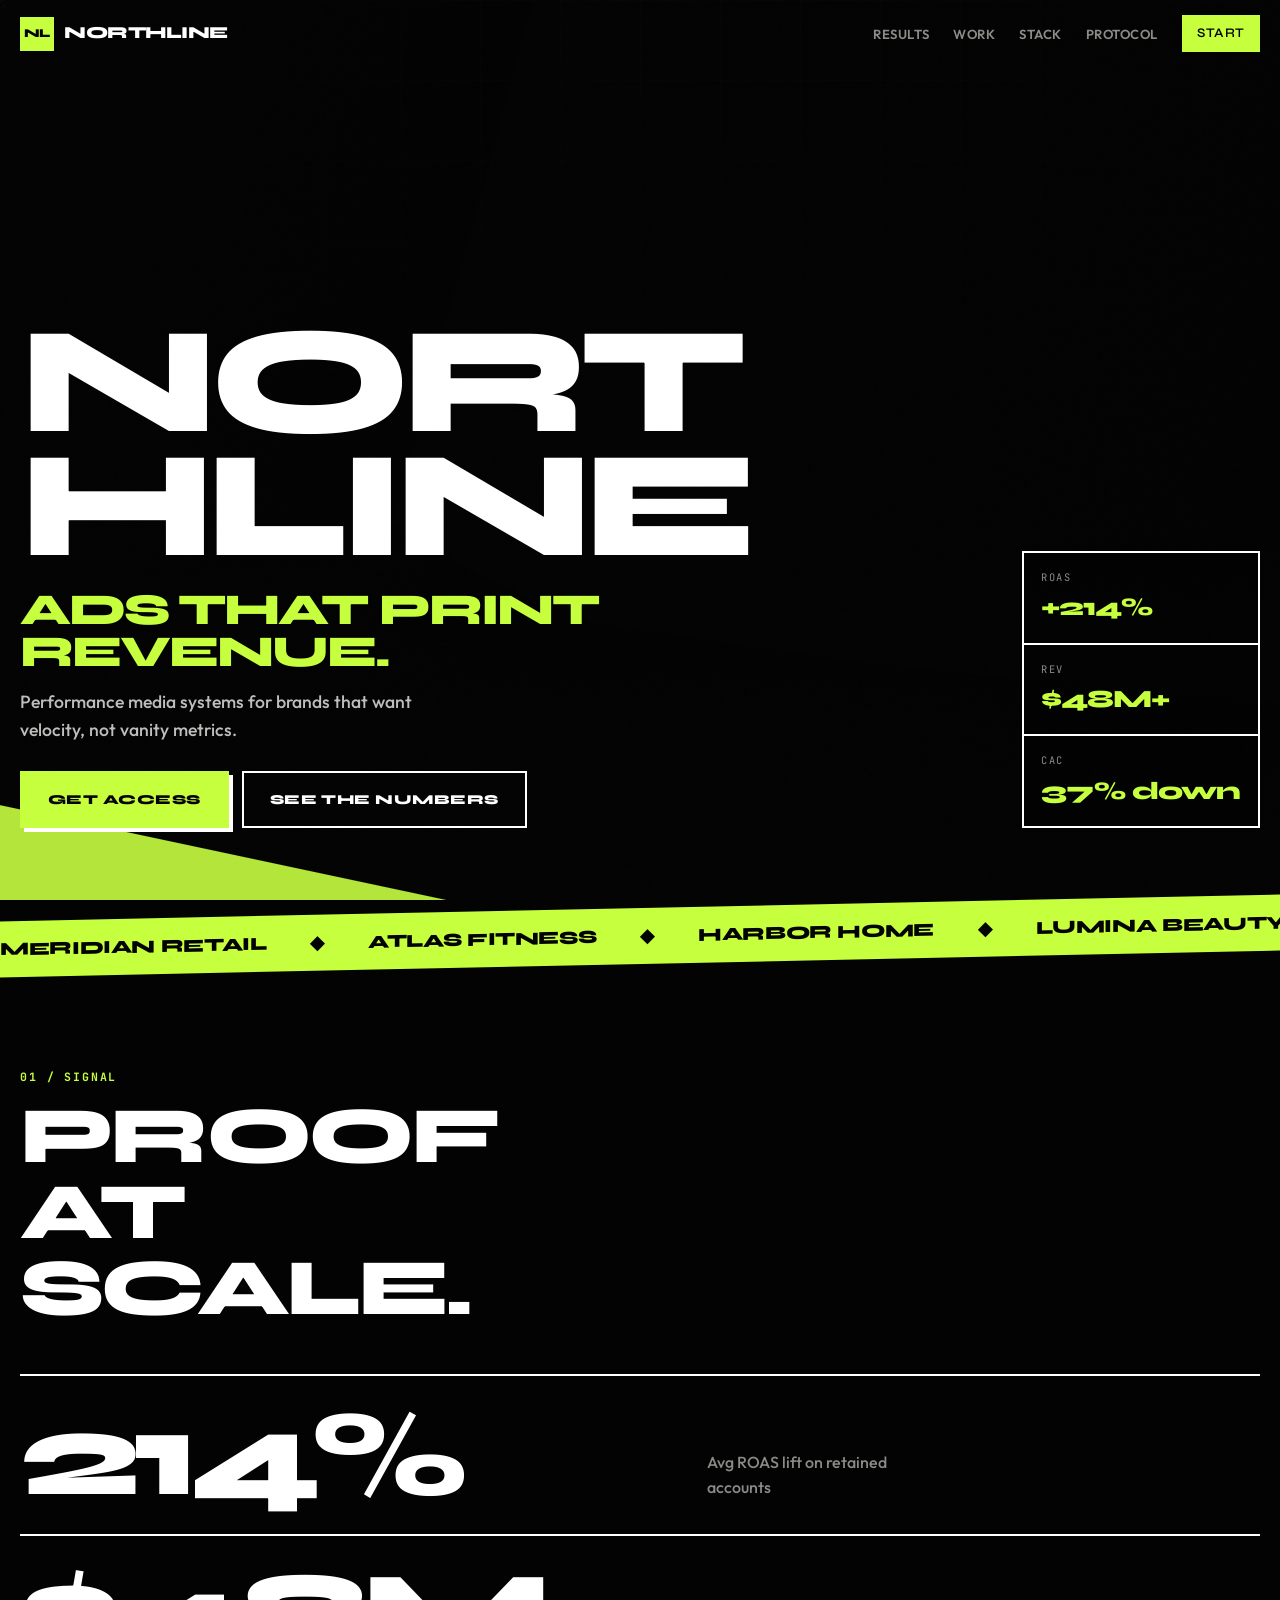
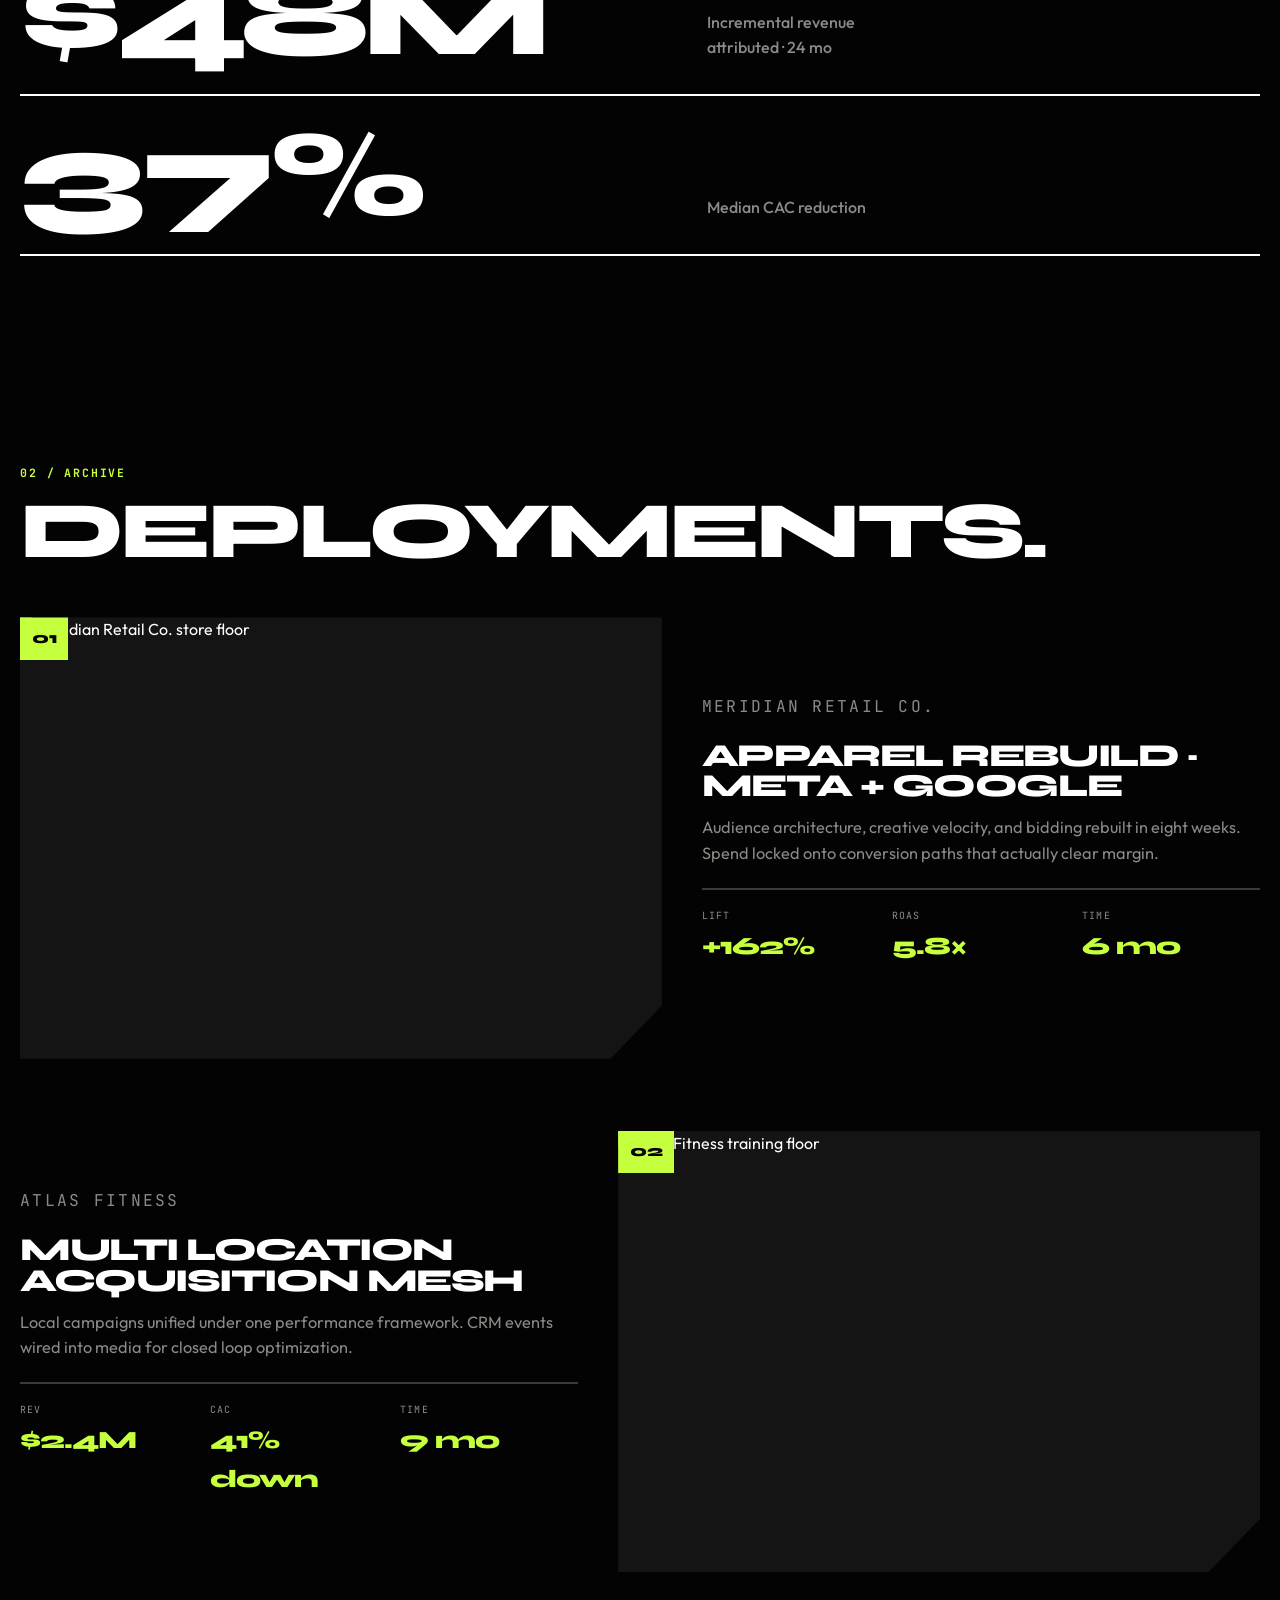
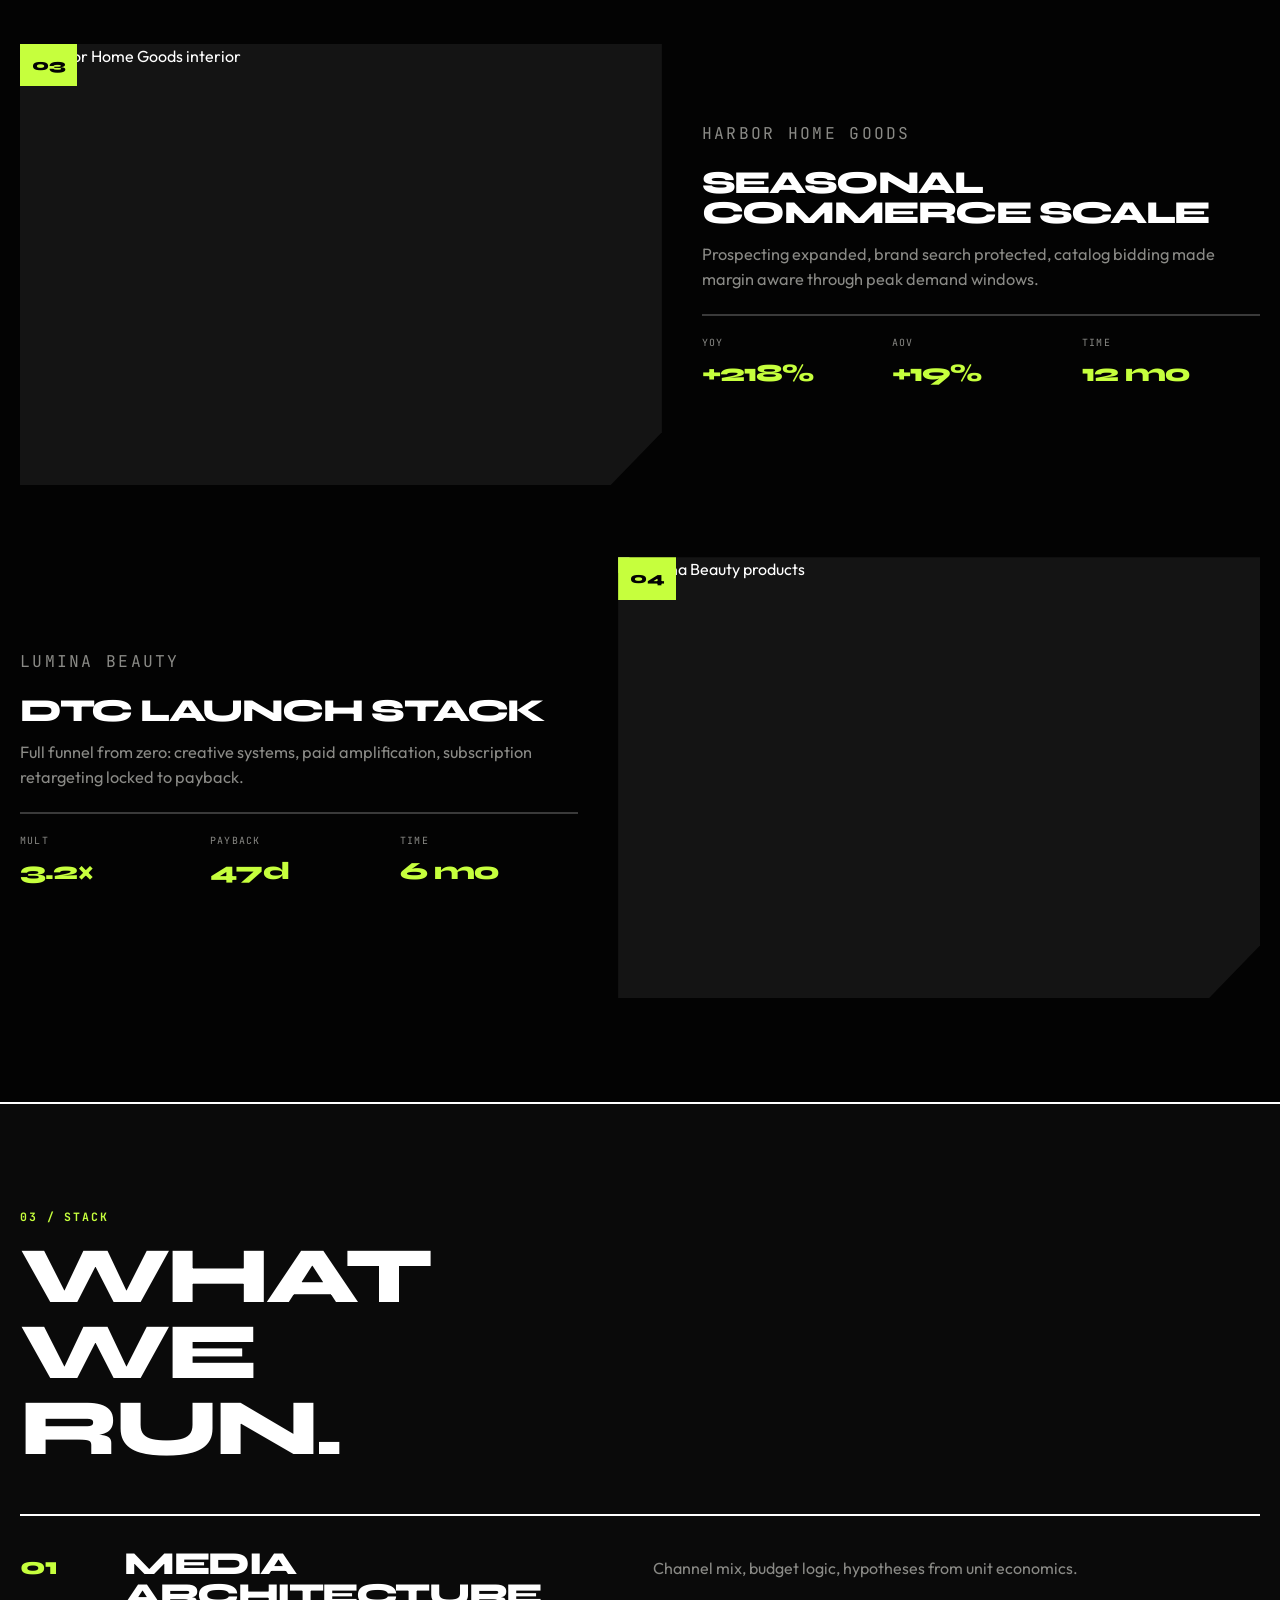
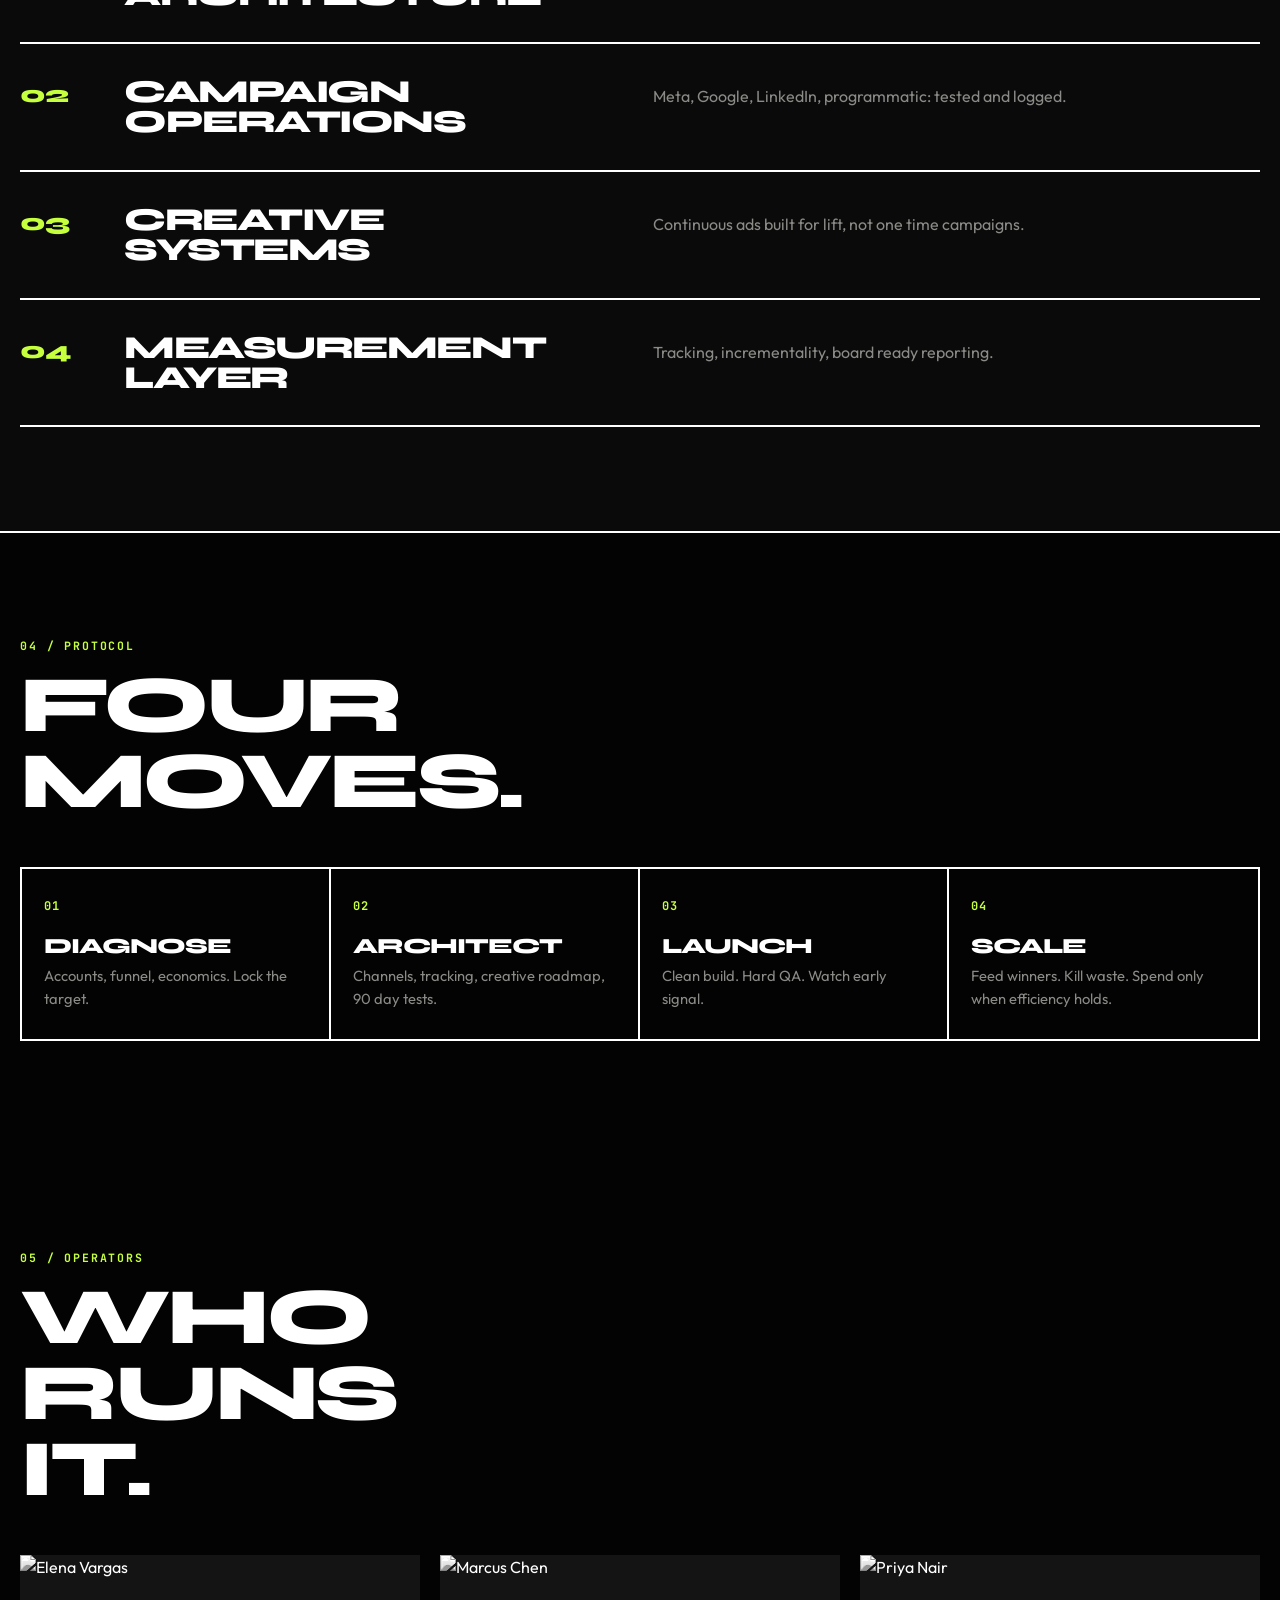
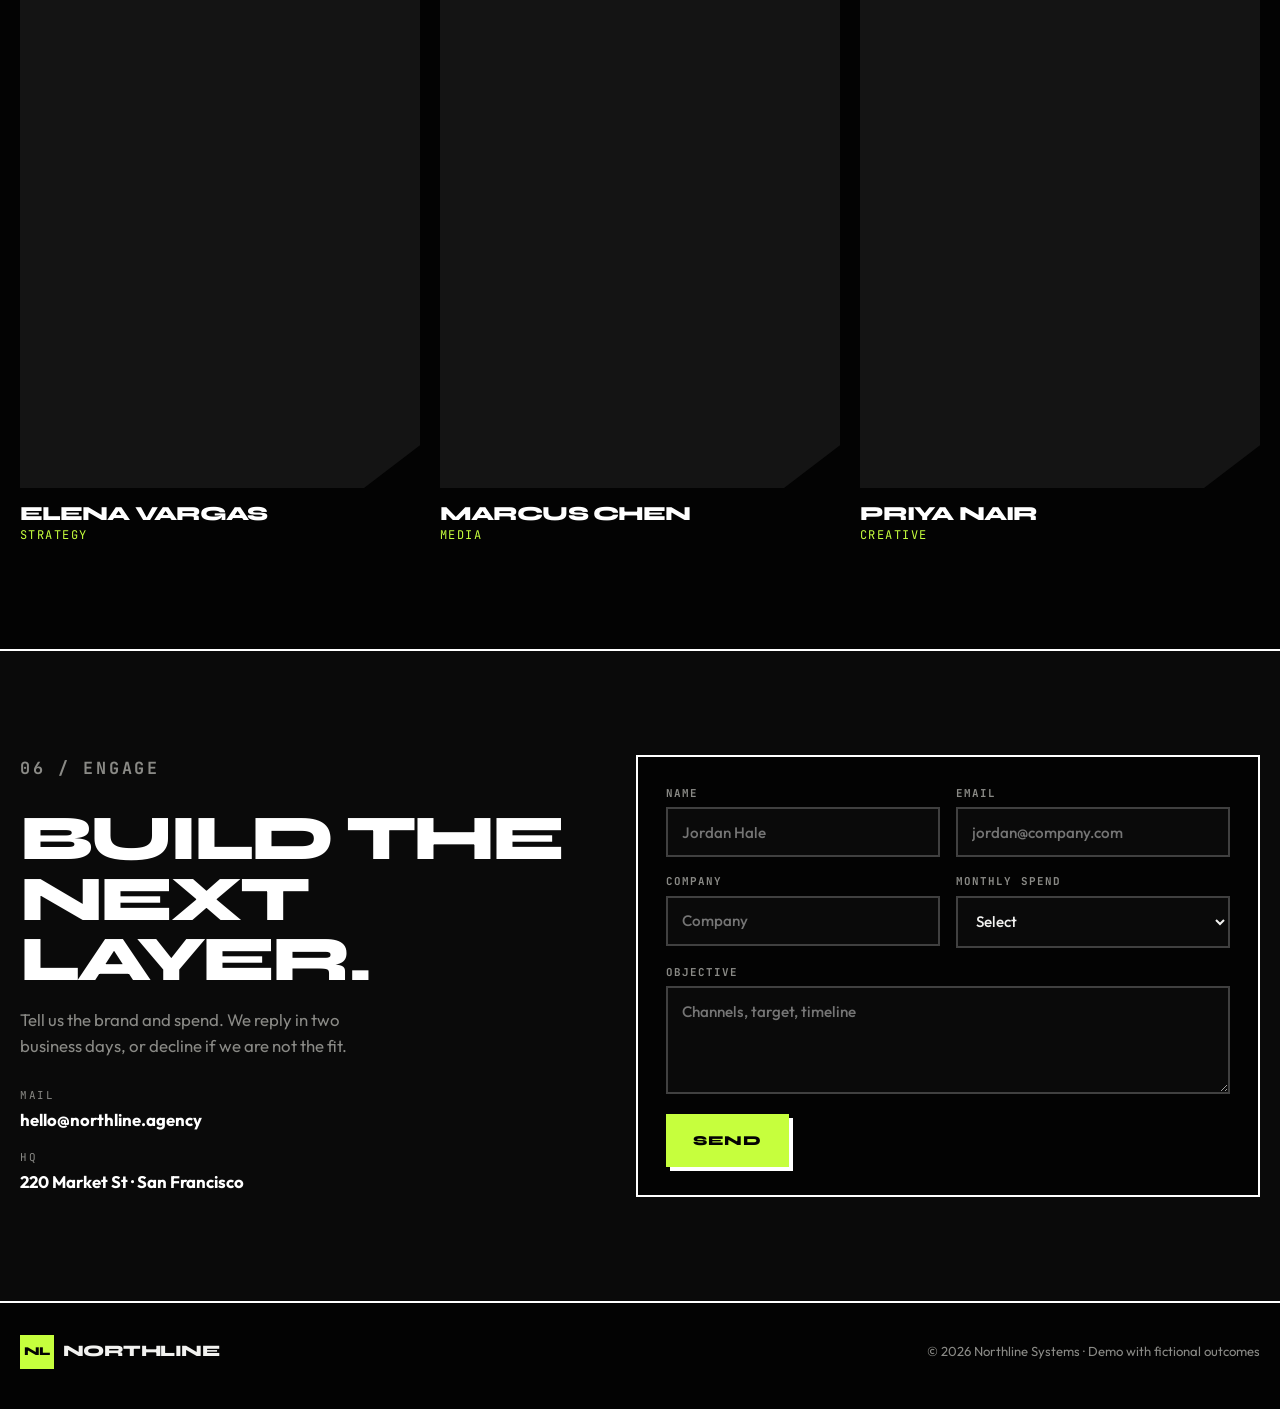
==== index.html @ 7098b728 "Rewrite negative stats without dash characters. Co-authored-by: Cursor <cursoragent@cursor.com>" ====
<!DOCTYPE html>
<html lang="en">
  <head>
    <meta charset="UTF-8" />
    <meta name="viewport" content="width=device-width, initial-scale=1.0" />
    <meta
      name="description"
      content="Northline builds performance advertising systems that compound revenue. Bold media infrastructure for growth focused brands."
    />
    <title>Northline Performance Advertising Systems</title>
    <link rel="preconnect" href="https://fonts.googleapis.com" />
    <link rel="preconnect" href="https://fonts.gstatic.com" crossorigin />
    <link
      href="https://fonts.googleapis.com/css2?family=JetBrains+Mono:wght@400;500;700&family=Outfit:wght@400;500;600;700&family=Syne:wght@600;700;800&display=swap"
      rel="stylesheet"
    />
    <link rel="stylesheet" href="css/styles.css" />
    <link rel="icon" href="images/favicon.svg" type="image/svg+xml" />
  </head>
  <body>
    <div class="page-loader" aria-hidden="true">
      <div class="loader-inner">
        <span class="loader-mark">NL</span>
        <span class="loader-bar"></span>
      </div>
    </div>

    <div class="fx-grid" aria-hidden="true"></div>
    <div class="fx-noise" aria-hidden="true"></div>
    <div class="scroll-progress" aria-hidden="true"></div>

    <a class="skip-link" href="#main">Skip to content</a>

    <header class="site-header" id="top">
      <nav class="nav container" aria-label="Main navigation">
        <a class="brand" href="#top">
          <span class="brand-mark" aria-hidden="true">NL</span>
          <span class="brand-name">Northline</span>
        </a>

        <button
          class="nav-toggle"
          type="button"
          aria-expanded="false"
          aria-controls="nav-menu"
          aria-label="Open menu"
        >
          <span></span>
          <span></span>
          <span></span>
        </button>

        <ul class="nav-links" id="nav-menu">
          <li><a href="#results">Results</a></li>
          <li><a href="#work">Work</a></li>
          <li><a href="#services">Stack</a></li>
          <li><a href="#approach">Protocol</a></li>
          <li><a class="btn btn-nav" href="#contact">Start</a></li>
        </ul>
      </nav>
    </header>

    <main id="main">
      <section class="hero" aria-labelledby="hero-title">
        <div class="hero-media" aria-hidden="true">
          <img
            class="hero-image"
            src="https://images.unsplash.com/photo-1639322537504-6427a16b0a28?auto=format&fit=crop&w=2400&q=85"
            alt=""
            width="2400"
            height="1600"
          />
          <div class="hero-veil"></div>
          <div class="hero-slash"></div>
        </div>

        <div class="container hero-frame">
          <div class="hero-content">
            <p class="brand-lockup" data-split>NORTHLINE</p>
            <h1 id="hero-title" class="hero-headline" data-reveal-lines>
              Ads that print revenue.
            </h1>
            <p class="hero-lede" data-fade>
              Performance media systems for brands that want velocity, not vanity metrics.
            </p>
            <div class="hero-actions" data-fade>
              <a class="btn btn-primary" href="#contact">Get access</a>
              <a class="btn btn-ghost" href="#work">See the numbers</a>
            </div>
          </div>

          <aside class="hero-rail" data-fade aria-hidden="true">
            <div class="rail-item">
              <span>ROAS</span>
              <strong>+214%</strong>
            </div>
            <div class="rail-item">
              <span>REV</span>
              <strong>$48M+</strong>
            </div>
            <div class="rail-item">
              <span>CAC</span>
              <strong>37% down</strong>
            </div>
          </aside>
        </div>
      </section>

      <div class="marquee" aria-hidden="true">
        <div class="marquee-track">
          <span>Meridian Retail</span>
          <span>Atlas Fitness</span>
          <span>Harbor Home</span>
          <span>Lumina Beauty</span>
          <span>Vesper Spirits</span>
          <span>Cascade Capital</span>
          <span>Meridian Retail</span>
          <span>Atlas Fitness</span>
          <span>Harbor Home</span>
          <span>Lumina Beauty</span>
          <span>Vesper Spirits</span>
          <span>Cascade Capital</span>
        </div>
      </div>

      <section class="section results-section" id="results" aria-labelledby="results-title">
        <div class="container">
          <div class="section-head reveal">
            <p class="eyebrow">01 / Signal</p>
            <h2 id="results-title">Proof at scale.</h2>
          </div>

          <div class="metrics-stack" role="list">
            <article class="metric reveal" role="listitem">
              <p class="metric-value" data-count="214" data-suffix="%">0%</p>
              <p class="metric-label">Avg ROAS lift on retained accounts</p>
            </article>
            <article class="metric reveal" role="listitem">
              <p class="metric-value" data-count="48" data-prefix="$" data-suffix="M">$0</p>
              <p class="metric-label">Incremental revenue attributed · 24 mo</p>
            </article>
            <article class="metric reveal" role="listitem">
              <p class="metric-value" data-count="37" data-suffix="%">0%</p>
              <p class="metric-label">Median CAC reduction</p>
            </article>
          </div>
        </div>
      </section>

      <section class="section work-section" id="work" aria-labelledby="work-title">
        <div class="container">
          <div class="section-head reveal">
            <p class="eyebrow">02 / Archive</p>
            <h2 id="work-title">Deployments.</h2>
          </div>

          <div class="case-list">
            <article class="case reveal">
              <div class="case-media">
                <img
                  src="https://images.unsplash.com/photo-1441986300917-64674bd600d8?auto=format&fit=crop&w=1400&q=85"
                  alt="Meridian Retail Co. store floor"
                  width="1400"
                  height="933"
                  loading="lazy"
                />
                <span class="case-tag">01</span>
              </div>
              <div class="case-body">
                <p class="case-client">Meridian Retail Co.</p>
                <h3>Apparel rebuild · Meta + Google</h3>
                <p>
                  Audience architecture, creative velocity, and bidding rebuilt in eight weeks. Spend locked onto conversion paths that actually clear margin.
                </p>
                <dl class="case-stats">
                  <div><dt>Lift</dt><dd>+162%</dd></div>
                  <div><dt>ROAS</dt><dd>5.8×</dd></div>
                  <div><dt>Time</dt><dd>6 mo</dd></div>
                </dl>
              </div>
            </article>

            <article class="case reveal">
              <div class="case-media">
                <img
                  src="https://images.unsplash.com/photo-1571019614242-c5c5dee9f50b?auto=format&fit=crop&w=1400&q=85"
                  alt="Atlas Fitness training floor"
                  width="1400"
                  height="933"
                  loading="lazy"
                />
                <span class="case-tag">02</span>
              </div>
              <div class="case-body">
                <p class="case-client">Atlas Fitness</p>
                <h3>Multi location acquisition mesh</h3>
                <p>
                  Local campaigns unified under one performance framework. CRM events wired into media for closed loop optimization.
                </p>
                <dl class="case-stats">
                  <div><dt>Rev</dt><dd>$2.4M</dd></div>
                  <div><dt>CAC</dt><dd>41% down</dd></div>
                  <div><dt>Time</dt><dd>9 mo</dd></div>
                </dl>
              </div>
            </article>

            <article class="case reveal">
              <div class="case-media">
                <img
                  src="https://images.unsplash.com/photo-1618221195710-dd6b41faaea6?auto=format&fit=crop&w=1400&q=85"
                  alt="Harbor Home Goods interior"
                  width="1400"
                  height="933"
                  loading="lazy"
                />
                <span class="case-tag">03</span>
              </div>
              <div class="case-body">
                <p class="case-client">Harbor Home Goods</p>
                <h3>Seasonal commerce scale</h3>
                <p>
                  Prospecting expanded, brand search protected, catalog bidding made margin aware through peak demand windows.
                </p>
                <dl class="case-stats">
                  <div><dt>YoY</dt><dd>+218%</dd></div>
                  <div><dt>AOV</dt><dd>+19%</dd></div>
                  <div><dt>Time</dt><dd>12 mo</dd></div>
                </dl>
              </div>
            </article>

            <article class="case reveal">
              <div class="case-media">
                <img
                  src="https://images.unsplash.com/photo-1596462502278-27bfdc403348?auto=format&fit=crop&w=1400&q=85"
                  alt="Lumina Beauty products"
                  width="1400"
                  height="933"
                  loading="lazy"
                />
                <span class="case-tag">04</span>
              </div>
              <div class="case-body">
                <p class="case-client">Lumina Beauty</p>
                <h3>DTC launch stack</h3>
                <p>
                  Full funnel from zero: creative systems, paid amplification, subscription retargeting locked to payback.
                </p>
                <dl class="case-stats">
                  <div><dt>Mult</dt><dd>3.2×</dd></div>
                  <div><dt>Payback</dt><dd>47d</dd></div>
                  <div><dt>Time</dt><dd>6 mo</dd></div>
                </dl>
              </div>
            </article>
          </div>
        </div>
      </section>

      <section class="section services-section" id="services" aria-labelledby="services-title">
        <div class="container">
          <div class="section-head reveal">
            <p class="eyebrow">03 / Stack</p>
            <h2 id="services-title">What we run.</h2>
          </div>

          <ol class="service-list">
            <li class="service reveal">
              <span class="service-index">01</span>
              <h3>Media architecture</h3>
              <p>Channel mix, budget logic, hypotheses from unit economics.</p>
            </li>
            <li class="service reveal">
              <span class="service-index">02</span>
              <h3>Campaign operations</h3>
              <p>Meta, Google, LinkedIn, programmatic: tested and logged.</p>
            </li>
            <li class="service reveal">
              <span class="service-index">03</span>
              <h3>Creative systems</h3>
              <p>Continuous ads built for lift, not one time campaigns.</p>
            </li>
            <li class="service reveal">
              <span class="service-index">04</span>
              <h3>Measurement layer</h3>
              <p>Tracking, incrementality, board ready reporting.</p>
            </li>
          </ol>
        </div>
      </section>

      <section class="section approach-section" id="approach" aria-labelledby="approach-title">
        <div class="container">
          <div class="section-head reveal">
            <p class="eyebrow">04 / Protocol</p>
            <h2 id="approach-title">Four moves.</h2>
          </div>

          <ol class="steps">
            <li class="step reveal">
              <span class="step-num">01</span>
              <h3>Diagnose</h3>
              <p>Accounts, funnel, economics. Lock the target.</p>
            </li>
            <li class="step reveal">
              <span class="step-num">02</span>
              <h3>Architect</h3>
              <p>Channels, tracking, creative roadmap, 90 day tests.</p>
            </li>
            <li class="step reveal">
              <span class="step-num">03</span>
              <h3>Launch</h3>
              <p>Clean build. Hard QA. Watch early signal.</p>
            </li>
            <li class="step reveal">
              <span class="step-num">04</span>
              <h3>Scale</h3>
              <p>Feed winners. Kill waste. Spend only when efficiency holds.</p>
            </li>
          </ol>
        </div>
      </section>

      <section class="section team-section" id="team" aria-labelledby="team-title">
        <div class="container">
          <div class="section-head reveal">
            <p class="eyebrow">05 / Operators</p>
            <h2 id="team-title">Who runs it.</h2>
          </div>

          <div class="team-grid">
            <article class="person reveal">
              <div class="person-photo">
                <img
                  src="https://images.unsplash.com/photo-1573496359142-b8d87734a5a2?auto=format&fit=crop&w=900&q=85"
                  alt="Elena Vargas"
                  width="900"
                  height="1125"
                  loading="lazy"
                />
              </div>
              <h3>Elena Vargas</h3>
              <p>Strategy</p>
            </article>
            <article class="person reveal">
              <div class="person-photo">
                <img
                  src="https://images.unsplash.com/photo-1560250097-0b93528c311a?auto=format&fit=crop&w=900&q=85"
                  alt="Marcus Chen"
                  width="900"
                  height="1125"
                  loading="lazy"
                />
              </div>
              <h3>Marcus Chen</h3>
              <p>Media</p>
            </article>
            <article class="person reveal">
              <div class="person-photo">
                <img
                  src="https://images.unsplash.com/photo-1580489944761-15a19d654956?auto=format&fit=crop&w=900&q=85"
                  alt="Priya Nair"
                  width="900"
                  height="1125"
                  loading="lazy"
                />
              </div>
              <h3>Priya Nair</h3>
              <p>Creative</p>
            </article>
          </div>
        </div>
      </section>

      <section class="section contact-section" id="contact" aria-labelledby="contact-title">
        <div class="container contact-grid">
          <div class="contact-copy reveal">
            <p class="eyebrow">06 / Engage</p>
            <h2 id="contact-title">Build the next layer.</h2>
            <p>
              Tell us the brand and spend. We reply in two business days, or decline if we are not the fit.
            </p>
            <ul class="contact-details">
              <li>
                <span>Mail</span>
                <a href="mailto:hello@northline.agency">hello@northline.agency</a>
              </li>
              <li>
                <span>HQ</span>
                <span class="contact-plain">220 Market St · San Francisco</span>
              </li>
            </ul>
          </div>

          <form class="contact-form reveal" aria-label="Project inquiry form" novalidate>
            <label>
              Name
              <input type="text" name="name" autocomplete="name" required placeholder="Jordan Hale" />
            </label>
            <label>
              Email
              <input type="email" name="email" autocomplete="email" required placeholder="jordan@company.com" />
            </label>
            <label>
              Company
              <input type="text" name="company" autocomplete="organization" placeholder="Company" />
            </label>
            <label>
              Monthly spend
              <select name="spend" required>
                <option value="" disabled selected>Select</option>
                <option value="under-25k">Under $25k</option>
                <option value="25-75k">$25k to $75k</option>
                <option value="75-200k">$75k to $200k</option>
                <option value="200k-plus">$200k+</option>
              </select>
            </label>
            <label class="full">
              Objective
              <textarea name="message" rows="4" placeholder="Channels, target, timeline" required></textarea>
            </label>
            <button class="btn btn-primary" type="submit">Send</button>
            <p class="form-status" role="status" aria-live="polite" hidden></p>
          </form>
        </div>
      </section>
    </main>

    <footer class="site-footer">
      <div class="container footer-inner">
        <div class="footer-brand">
          <span class="brand-mark" aria-hidden="true">NL</span>
          <span>Northline</span>
        </div>
        <p class="footer-copy">© <span id="year"></span> Northline Systems · Demo with fictional outcomes</p>
      </div>
    </footer>

    <script src="js/main.js"></script>
  </body>
</html>
---- css/styles.css ----
:root {
  --black: #030303;
  --ink: #0a0a0a;
  --steel: #141414;
  --line: rgba(255, 255, 255, 0.12);
  --line-hard: rgba(255, 255, 255, 0.22);
  --text: #f2f2f0;
  --muted: #8a8a86;
  --acid: #c6ff3d;
  --acid-hot: #dfff66;
  --white: #ffffff;
  --danger: #ff4d4d;
  --header-h: 68px;
  --container: 1240px;
  --font-display: "Syne", sans-serif;
  --font-body: "Outfit", sans-serif;
  --font-mono: "JetBrains Mono", monospace;
  --ease: cubic-bezier(0.16, 1, 0.3, 1);
  --snap: cubic-bezier(0.2, 0.9, 0.2, 1);
}

*,
*::before,
*::after {
  box-sizing: border-box;
}

html {
  scroll-behavior: smooth;
}

@media (prefers-reduced-motion: reduce) {
  html {
    scroll-behavior: auto;
  }

  *,
  *::before,
  *::after {
    animation-duration: 0.01ms !important;
    animation-iteration-count: 1 !important;
    transition-duration: 0.01ms !important;
  }
}

section[id],
main[id] {
  scroll-margin-top: calc(var(--header-h) + 0.5rem);
}

body {
  margin: 0;
  font-family: var(--font-body);
  color: var(--text);
  background: var(--black);
  line-height: 1.55;
  -webkit-font-smoothing: antialiased;
  overflow-x: hidden;
}

body.is-loading {
  overflow: hidden;
}

::selection {
  background: var(--acid);
  color: var(--black);
}

img {
  max-width: 100%;
  display: block;
}

a {
  color: inherit;
  text-decoration: none;
}

ul,
ol {
  margin: 0;
  padding: 0;
  list-style: none;
}

h1,
h2,
h3 {
  font-family: var(--font-display);
  font-weight: 800;
  line-height: 0.95;
  letter-spacing: -0.045em;
  margin: 0;
  text-transform: uppercase;
}

p {
  margin: 0;
}

.container {
  width: min(100% - 2.5rem, var(--container));
  margin-inline: auto;
}

.skip-link {
  position: absolute;
  left: 1rem;
  top: -100%;
  z-index: 10000;
  padding: 0.75rem 1rem;
  background: var(--acid);
  color: var(--black);
  font-weight: 700;
}

.skip-link:focus {
  top: 1rem;
}

/* Atmosphere */
.fx-grid {
  position: fixed;
  inset: 0;
  z-index: 0;
  pointer-events: none;
  background-image:
    linear-gradient(rgba(198, 255, 61, 0.04) 1px, transparent 1px),
    linear-gradient(90deg, rgba(198, 255, 61, 0.04) 1px, transparent 1px);
  background-size: 80px 80px;
  mask-image: radial-gradient(ellipse 80% 60% at 50% 0%, black, transparent 75%);
}

.fx-noise {
  position: fixed;
  inset: 0;
  z-index: 9000;
  pointer-events: none;
  opacity: 0.05;
  mix-blend-mode: overlay;
  background-image: url("data:image/svg+xml,%3Csvg viewBox='0 0 200 200' xmlns='http://www.w3.org/2000/svg'%3E%3Cfilter id='n'%3E%3CfeTurbulence type='fractalNoise' baseFrequency='0.9' numOctaves='3' stitchTiles='stitch'/%3E%3C/filter%3E%3Crect width='100%25' height='100%25' filter='url(%23n)'/%3E%3C/svg%3E");
}

.scroll-progress {
  position: fixed;
  top: 0;
  left: 0;
  height: 3px;
  width: 0%;
  z-index: 200;
  background: var(--acid);
  pointer-events: none;
}

main,
.site-header,
.site-footer,
.page-loader {
  position: relative;
  z-index: 1;
}

/* Loader */
.page-loader {
  position: fixed;
  inset: 0;
  z-index: 9999;
  display: grid;
  place-items: center;
  background: var(--black);
  transition: clip-path 0.85s var(--snap);
  clip-path: inset(0 0 0 0);
}

.page-loader.is-done {
  clip-path: inset(0 0 100% 0);
  pointer-events: none;
}

.loader-inner {
  text-align: center;
}

.loader-mark {
  font-family: var(--font-display);
  font-weight: 800;
  font-size: 4rem;
  letter-spacing: -0.06em;
  color: var(--acid);
  display: block;
  margin-bottom: 1.25rem;
}

.loader-bar {
  display: block;
  width: 140px;
  height: 3px;
  margin-inline: auto;
  background: rgba(198, 255, 61, 0.15);
  overflow: hidden;
}

.loader-bar::after {
  content: "";
  display: block;
  height: 100%;
  width: 100%;
  background: var(--acid);
  transform: translateX(-100%);
  animation: load-slide 1.1s var(--snap) forwards;
}

@keyframes load-slide {
  to {
    transform: translateX(0);
  }
}

/* Header */
.site-header {
  position: fixed;
  inset: 0 0 auto;
  z-index: 100;
  height: var(--header-h);
  display: flex;
  align-items: center;
  border-bottom: 1px solid transparent;
  transition: background 0.35s, border-color 0.35s;
}

.site-header.is-scrolled {
  background: rgba(3, 3, 3, 0.9);
  backdrop-filter: blur(12px);
  border-bottom-color: var(--line);
}

.nav {
  display: flex;
  align-items: center;
  justify-content: space-between;
  width: min(100% - 2.5rem, var(--container));
  margin-inline: auto;
}

.brand {
  display: inline-flex;
  align-items: center;
  gap: 0.65rem;
  z-index: 2;
}

.brand-mark {
  display: inline-grid;
  place-items: center;
  width: 34px;
  height: 34px;
  background: var(--acid);
  color: var(--black);
  font-family: var(--font-display);
  font-weight: 800;
  font-size: 0.75rem;
  letter-spacing: -0.04em;
}

.brand-name {
  font-family: var(--font-display);
  font-weight: 800;
  font-size: 1.05rem;
  letter-spacing: -0.03em;
  text-transform: uppercase;
  color: var(--white);
}

.nav-links {
  display: flex;
  align-items: center;
  gap: 1.5rem;
}

.nav-links a {
  font-size: 0.82rem;
  font-weight: 600;
  letter-spacing: 0.04em;
  text-transform: uppercase;
  color: var(--muted);
  transition: color 0.2s;
}

.nav-links a:hover {
  color: var(--acid);
}

.nav-toggle {
  display: none;
  width: 44px;
  height: 44px;
  border: 0;
  background: transparent;
  cursor: pointer;
  padding: 0;
  z-index: 2;
  flex-direction: column;
  justify-content: center;
  align-items: center;
  gap: 6px;
}

.nav-toggle span {
  display: block;
  width: 22px;
  height: 2px;
  background: var(--white);
  transition: transform 0.3s var(--ease), opacity 0.3s;
}

.nav-toggle[aria-expanded="true"] span:nth-child(1) {
  transform: translateY(8px) rotate(45deg);
}

.nav-toggle[aria-expanded="true"] span:nth-child(2) {
  opacity: 0;
}

.nav-toggle[aria-expanded="true"] span:nth-child(3) {
  transform: translateY(-8px) rotate(-45deg);
}

/* Buttons */
.btn {
  display: inline-flex;
  align-items: center;
  justify-content: center;
  padding: 1rem 1.6rem;
  font-family: var(--font-display);
  font-size: 0.85rem;
  font-weight: 800;
  letter-spacing: 0.04em;
  text-transform: uppercase;
  border: 2px solid transparent;
  border-radius: 0;
  cursor: pointer;
  transition: transform 0.35s var(--ease), background 0.25s, color 0.25s, border-color 0.25s;
}

.btn:hover {
  transform: translate(-3px, -3px);
}

.btn-primary {
  background: var(--acid);
  color: var(--black);
  box-shadow: 4px 4px 0 var(--white);
}

.btn-primary:hover {
  background: var(--acid-hot);
}

.btn-ghost {
  background: transparent;
  color: var(--white);
  border-color: var(--white);
}

.btn-ghost:hover {
  background: var(--white);
  color: var(--black);
}

.btn-nav {
  background: var(--acid);
  color: var(--black) !important;
  padding: 0.55rem 0.95rem;
  box-shadow: none;
  border: 0;
}

.btn-nav:hover {
  background: var(--acid-hot);
  color: var(--black) !important;
  transform: none;
}

/* Hero */
.hero {
  position: relative;
  min-height: 100vh;
  min-height: 100dvh;
  display: flex;
  align-items: flex-end;
  padding: calc(var(--header-h) + 2rem) 0 4.5rem;
  overflow: hidden;
}

.hero-media {
  position: absolute;
  inset: 0;
  z-index: 0;
}

.hero-image {
  width: 100%;
  height: 115%;
  object-fit: cover;
  filter: grayscale(1) contrast(1.25) brightness(0.45);
  transform: scale(1.12);
  animation: hero-in 2.2s var(--snap) 0.2s forwards;
  will-change: transform;
}

@keyframes hero-in {
  to {
    transform: scale(1.02);
  }
}

.hero-veil {
  position: absolute;
  inset: 0;
  background:
    linear-gradient(105deg, rgba(3, 3, 3, 0.95) 0%, rgba(3, 3, 3, 0.55) 50%, rgba(3, 3, 3, 0.35) 100%),
    linear-gradient(0deg, #030303 0%, transparent 42%);
}

.hero-slash {
  position: absolute;
  inset: auto 0 0;
  height: 28%;
  background: linear-gradient(12deg, var(--acid) 0%, var(--acid) 18%, transparent 18.2%);
  opacity: 0.9;
  mix-blend-mode: screen;
  pointer-events: none;
  clip-path: polygon(0 55%, 100% 0, 100% 100%, 0 100%);
}

.hero-frame {
  position: relative;
  z-index: 1;
  display: grid;
  grid-template-columns: 1fr auto;
  gap: 2.5rem;
  align-items: end;
  width: min(100% - 2.5rem, var(--container));
}

.hero-content {
  max-width: 52rem;
}

.brand-lockup {
  font-family: var(--font-display);
  font-weight: 800;
  font-size: clamp(3.5rem, 14vw, 9.5rem);
  letter-spacing: -0.06em;
  line-height: 0.82;
  text-transform: uppercase;
  color: var(--white);
  margin: 0 0 1.25rem;
  mix-blend-mode: exclusion;
}

.brand-lockup .char {
  display: inline-block;
  opacity: 0;
  transform: translateY(55%) skewY(4deg);
  transition: opacity 0.55s var(--snap), transform 0.55s var(--snap);
}

.brand-lockup.is-in .char {
  opacity: 1;
  transform: translateY(0) skewY(0);
}

.hero-headline {
  font-size: clamp(1.6rem, 4vw, 2.75rem);
  max-width: 14ch;
  margin-bottom: 1rem;
  color: var(--acid);
  overflow: hidden;
}

.hero-headline .line {
  display: block;
  overflow: hidden;
}

.hero-headline .line-inner {
  display: block;
  transform: translateY(120%);
  transition: transform 0.85s var(--snap);
}

.hero-headline.is-in .line-inner {
  transform: translateY(0);
}

.hero-lede {
  font-size: 1.1rem;
  color: rgba(242, 242, 240, 0.78);
  max-width: 34ch;
  margin-bottom: 1.75rem;
  font-weight: 500;
  opacity: 0;
  transform: translateY(18px);
  transition: opacity 0.7s var(--ease), transform 0.7s var(--ease);
}

.hero-actions {
  display: flex;
  flex-wrap: wrap;
  gap: 0.85rem;
  opacity: 0;
  transform: translateY(18px);
  transition: opacity 0.7s var(--ease), transform 0.7s var(--ease);
}

.hero-lede.is-in,
.hero-actions.is-in,
.hero-rail.is-in {
  opacity: 1;
  transform: translateY(0);
}

.hero-rail {
  display: flex;
  flex-direction: column;
  gap: 0;
  border: 2px solid var(--white);
  min-width: 160px;
  opacity: 0;
  transform: translateY(18px);
  transition: opacity 0.7s var(--ease), transform 0.7s var(--ease);
}

.rail-item {
  padding: 1rem 1.1rem;
  border-bottom: 2px solid var(--white);
  display: flex;
  flex-direction: column;
  gap: 0.2rem;
  background: rgba(3, 3, 3, 0.55);
}

.rail-item:last-child {
  border-bottom: 0;
}

.rail-item span {
  font-family: var(--font-mono);
  font-size: 0.65rem;
  letter-spacing: 0.14em;
  color: var(--muted);
}

.rail-item strong {
  font-family: var(--font-display);
  font-size: 1.55rem;
  font-weight: 800;
  letter-spacing: -0.04em;
  color: var(--acid);
}

/* Marquee */
.marquee {
  background: var(--acid);
  color: var(--black);
  overflow: hidden;
  padding: 0.85rem 0;
  transform: skewY(-1.2deg);
  margin: 0.5rem 0 0;
}

.marquee-track {
  display: flex;
  gap: 2.75rem;
  width: max-content;
  animation: marquee 28s linear infinite;
  font-family: var(--font-display);
  font-weight: 800;
  font-size: 1.15rem;
  letter-spacing: -0.02em;
  text-transform: uppercase;
  white-space: nowrap;
}

.marquee-track span::after {
  content: "◆";
  margin-left: 2.75rem;
}

@keyframes marquee {
  to {
    transform: translateX(-50%);
  }
}

/* Sections */
.section {
  padding: 6.5rem 0;
  position: relative;
  z-index: 1;
}

.section-head {
  display: grid;
  gap: 0.75rem;
  margin-bottom: 3rem;
  max-width: 28rem;
}

.eyebrow {
  font-family: var(--font-mono);
  font-size: 0.72rem;
  font-weight: 700;
  letter-spacing: 0.16em;
  text-transform: uppercase;
  color: var(--acid);
}

.section-head h2 {
  font-size: clamp(2.5rem, 7vw, 5rem);
  color: var(--white);
}

/* Metrics — bold open numbers, not soft cards */
.metrics-stack {
  display: grid;
  gap: 0;
  border-top: 2px solid var(--white);
}

.metric {
  display: grid;
  grid-template-columns: minmax(0, 1.2fr) minmax(0, 1fr);
  gap: 1.5rem;
  align-items: end;
  padding: 1.75rem 0;
  border-bottom: 2px solid var(--white);
}

.metric-value {
  font-family: var(--font-display);
  font-weight: 800;
  font-size: clamp(3.5rem, 10vw, 7.5rem);
  letter-spacing: -0.06em;
  line-height: 0.85;
  color: var(--white);
  margin: 0;
}

.metric:hover .metric-value {
  color: var(--acid);
  transition: color 0.25s;
}

.metric-label {
  color: var(--muted);
  font-size: 1rem;
  font-weight: 500;
  max-width: 18ch;
  padding-bottom: 0.35rem;
}

/* Cases */
.case-list {
  display: flex;
  flex-direction: column;
  gap: 4.5rem;
}

.case {
  display: grid;
  grid-template-columns: 1.15fr 1fr;
  gap: 2.5rem;
  align-items: center;
}

.case:nth-child(even) {
  direction: rtl;
}

.case:nth-child(even) > * {
  direction: ltr;
}

.case-media {
  position: relative;
  overflow: hidden;
  aspect-ratio: 16 / 11;
  background: var(--steel);
  clip-path: polygon(0 0, 100% 0, 100% 88%, 92% 100%, 0 100%);
}

.case-media img {
  width: 100%;
  height: 100%;
  object-fit: cover;
  filter: grayscale(0.7) contrast(1.15);
  transition: transform 1s var(--ease), filter 0.5s;
}

.case:hover .case-media img {
  transform: scale(1.06);
  filter: grayscale(0.15) contrast(1.1);
}

.case-tag {
  position: absolute;
  top: 0;
  left: 0;
  background: var(--acid);
  color: var(--black);
  font-family: var(--font-display);
  font-weight: 800;
  font-size: 1rem;
  padding: 0.55rem 0.75rem;
  letter-spacing: -0.03em;
}

.case-client {
  font-family: var(--font-mono);
  font-size: 0.7rem;
  letter-spacing: 0.14em;
  text-transform: uppercase;
  color: var(--acid);
  margin-bottom: 0.55rem;
}

.case-body h3 {
  font-size: clamp(1.4rem, 2.5vw, 2rem);
  margin-bottom: 0.85rem;
  color: var(--white);
  text-transform: uppercase;
}

.case-body > p {
  color: var(--muted);
  margin-bottom: 1.35rem;
  font-size: 1.02rem;
}

.case-stats {
  display: grid;
  grid-template-columns: repeat(3, 1fr);
  gap: 0.75rem;
  padding-top: 1.15rem;
  border-top: 2px solid var(--line-hard);
}

.case-stats dt {
  font-family: var(--font-mono);
  font-size: 0.62rem;
  letter-spacing: 0.12em;
  text-transform: uppercase;
  color: var(--muted);
  margin-bottom: 0.25rem;
}

.case-stats dd {
  margin: 0;
  font-family: var(--font-display);
  font-weight: 800;
  font-size: 1.55rem;
  letter-spacing: -0.04em;
  color: var(--acid);
}

/* Services */
.services-section {
  background: var(--ink);
  border-block: 2px solid var(--white);
}

.service-list {
  display: grid;
  gap: 0;
}

.service {
  display: grid;
  grid-template-columns: 5rem 1fr 1.2fr;
  gap: 1.5rem;
  align-items: baseline;
  padding: 2rem 0;
  border-top: 2px solid var(--white);
  transition: background 0.3s, padding-left 0.4s var(--ease);
}

.service:last-child {
  border-bottom: 2px solid var(--white);
}

.service:hover {
  padding-left: 1rem;
  background: rgba(198, 255, 61, 0.04);
}

.service-index {
  font-family: var(--font-display);
  font-weight: 800;
  font-size: 1.5rem;
  color: var(--acid);
  letter-spacing: -0.04em;
}

.service h3 {
  font-size: clamp(1.35rem, 2.5vw, 2rem);
  color: var(--white);
}

.service p {
  color: var(--muted);
  font-size: 1rem;
}

/* Approach */
.steps {
  display: grid;
  grid-template-columns: repeat(4, 1fr);
  gap: 0;
  border: 2px solid var(--white);
}

.step {
  padding: 1.75rem 1.35rem;
  border-right: 2px solid var(--white);
  background: var(--black);
  transition: background 0.3s;
}

.step:last-child {
  border-right: 0;
}

.step:hover {
  background: var(--acid);
  color: var(--black);
}

.step:hover .step-num,
.step:hover h3,
.step:hover p {
  color: var(--black);
}

.step-num {
  display: block;
  font-family: var(--font-mono);
  font-size: 0.75rem;
  font-weight: 700;
  letter-spacing: 0.1em;
  color: var(--acid);
  margin-bottom: 1.25rem;
  transition: color 0.3s;
}

.step h3 {
  font-size: 1.35rem;
  margin-bottom: 0.55rem;
  color: var(--white);
  transition: color 0.3s;
}

.step p {
  color: var(--muted);
  font-size: 0.92rem;
  transition: color 0.3s;
}

/* Team */
.team-grid {
  display: grid;
  grid-template-columns: repeat(3, 1fr);
  gap: 1.25rem;
}

.person-photo {
  overflow: hidden;
  margin-bottom: 1rem;
  aspect-ratio: 3 / 4;
  background: var(--steel);
  clip-path: polygon(0 0, 100% 0, 100% 92%, 86% 100%, 0 100%);
}

.person-photo img {
  width: 100%;
  height: 100%;
  object-fit: cover;
  filter: grayscale(1) contrast(1.2);
  transition: filter 0.45s, transform 0.8s var(--ease);
}

.person:hover .person-photo img {
  filter: grayscale(0) contrast(1.05);
  transform: scale(1.05);
}

.person h3 {
  font-size: 1.25rem;
  margin-bottom: 0.2rem;
  color: var(--white);
}

.person p {
  font-family: var(--font-mono);
  font-size: 0.75rem;
  letter-spacing: 0.12em;
  text-transform: uppercase;
  color: var(--acid);
}

/* Contact */
.contact-section {
  background: var(--ink);
  border-top: 2px solid var(--white);
}

.contact-grid {
  display: grid;
  grid-template-columns: 1fr 1.1fr;
  gap: 3rem;
  align-items: start;
}

.contact-copy h2 {
  margin-bottom: 1rem;
  font-size: clamp(2.2rem, 5vw, 4rem);
  color: var(--white);
}

.contact-copy > p {
  color: var(--muted);
  margin-bottom: 1.75rem;
  max-width: 32ch;
  font-size: 1.05rem;
}

.contact-details {
  display: flex;
  flex-direction: column;
  gap: 1rem;
}

.contact-details li {
  display: flex;
  flex-direction: column;
  gap: 0.2rem;
}

.contact-details span:first-child {
  font-family: var(--font-mono);
  font-size: 0.68rem;
  letter-spacing: 0.14em;
  text-transform: uppercase;
  color: var(--muted);
}

.contact-details a,
.contact-plain {
  font-weight: 700;
  font-size: 1.05rem;
  color: var(--white);
  width: fit-content;
}

.contact-details a:hover {
  color: var(--acid);
}

.contact-form {
  display: grid;
  grid-template-columns: 1fr 1fr;
  gap: 1rem;
  padding: 1.75rem;
  border: 2px solid var(--white);
  background: var(--black);
}

.contact-form label {
  display: flex;
  flex-direction: column;
  gap: 0.35rem;
  font-family: var(--font-mono);
  font-size: 0.68rem;
  font-weight: 700;
  letter-spacing: 0.1em;
  text-transform: uppercase;
  color: var(--muted);
}

.contact-form label.full,
.contact-form .btn,
.contact-form .form-status {
  grid-column: 1 / -1;
}

.contact-form input,
.contact-form select,
.contact-form textarea {
  font-family: var(--font-body);
  font-size: 0.95rem;
  font-weight: 500;
  letter-spacing: 0;
  text-transform: none;
  color: var(--text);
  padding: 0.85rem 0.9rem;
  border: 2px solid var(--line-hard);
  border-radius: 0;
  background: var(--ink);
  transition: border-color 0.25s;
}

.contact-form input:focus,
.contact-form select:focus,
.contact-form textarea:focus {
  outline: none;
  border-color: var(--acid);
}

.contact-form select {
  color-scheme: dark;
}

.contact-form .btn {
  justify-self: start;
  margin-top: 0.25rem;
}

.form-status {
  margin: 0;
  font-family: var(--font-body);
  font-size: 0.92rem;
  font-weight: 600;
  letter-spacing: 0;
  text-transform: none;
  color: var(--acid);
}

.form-status.is-error {
  color: var(--danger);
}

/* Footer */
.site-footer {
  padding: 2rem 0 2.5rem;
  border-top: 2px solid var(--white);
  background: var(--black);
}

.footer-inner {
  display: flex;
  flex-wrap: wrap;
  align-items: center;
  justify-content: space-between;
  gap: 1rem;
}

.footer-brand {
  display: inline-flex;
  align-items: center;
  gap: 0.55rem;
  font-family: var(--font-display);
  font-weight: 800;
  text-transform: uppercase;
  letter-spacing: -0.03em;
}

.footer-copy {
  color: var(--muted);
  font-size: 0.82rem;
}

/* Reveals */
.reveal {
  opacity: 0;
  transform: translateY(40px);
  transition: opacity 0.75s var(--snap), transform 0.75s var(--snap);
}

.reveal.is-visible {
  opacity: 1;
  transform: translateY(0);
}

.metric.reveal.is-visible:nth-child(1) {
  transition-delay: 0.04s;
}

.metric.reveal.is-visible:nth-child(2) {
  transition-delay: 0.12s;
}

.metric.reveal.is-visible:nth-child(3) {
  transition-delay: 0.2s;
}

.service.reveal.is-visible:nth-child(1) {
  transition-delay: 0.04s;
}

.service.reveal.is-visible:nth-child(2) {
  transition-delay: 0.1s;
}

.service.reveal.is-visible:nth-child(3) {
  transition-delay: 0.16s;
}

.service.reveal.is-visible:nth-child(4) {
  transition-delay: 0.22s;
}

.step.reveal.is-visible:nth-child(1) {
  transition-delay: 0.04s;
}

.step.reveal.is-visible:nth-child(2) {
  transition-delay: 0.1s;
}

.step.reveal.is-visible:nth-child(3) {
  transition-delay: 0.16s;
}

.step.reveal.is-visible:nth-child(4) {
  transition-delay: 0.22s;
}

.person.reveal.is-visible:nth-child(1) {
  transition-delay: 0.04s;
}

.person.reveal.is-visible:nth-child(2) {
  transition-delay: 0.12s;
}

.person.reveal.is-visible:nth-child(3) {
  transition-delay: 0.2s;
}

/* Responsive */
@media (max-width: 960px) {
  .hero-frame {
    grid-template-columns: 1fr;
  }

  .hero-rail {
    flex-direction: row;
    min-width: 0;
    width: 100%;
  }

  .rail-item {
    flex: 1;
    border-bottom: 0;
    border-right: 2px solid var(--white);
  }

  .rail-item:last-child {
    border-right: 0;
  }

  .metric {
    grid-template-columns: 1fr;
    gap: 0.5rem;
  }

  .case,
  .case:nth-child(even) {
    grid-template-columns: 1fr;
    direction: ltr;
    gap: 1.25rem;
  }

  .service {
    grid-template-columns: 3.5rem 1fr;
  }

  .service p {
    grid-column: 2;
  }

  .steps {
    grid-template-columns: 1fr 1fr;
  }

  .step:nth-child(2) {
    border-right: 0;
  }

  .step:nth-child(1),
  .step:nth-child(2) {
    border-bottom: 2px solid var(--white);
  }

  .team-grid,
  .contact-grid {
    grid-template-columns: 1fr;
  }

  .team-grid {
    max-width: 360px;
  }
}

@media (max-width: 768px) {
  .nav-toggle {
    display: flex;
  }

  .nav-links {
    position: fixed;
    inset: 0;
    flex-direction: column;
    justify-content: center;
    gap: 1.35rem;
    background: rgba(3, 3, 3, 0.98);
    opacity: 0;
    visibility: hidden;
    transition: opacity 0.3s, visibility 0.3s;
  }

  .nav-links.is-open {
    opacity: 1;
    visibility: visible;
  }

  .nav-links a {
    font-size: 1.5rem;
    font-family: var(--font-display);
    font-weight: 800;
    color: var(--white) !important;
  }

  .section {
    padding: 4.5rem 0;
  }

  .steps {
    grid-template-columns: 1fr;
  }

  .step {
    border-right: 0 !important;
    border-bottom: 2px solid var(--white);
  }

  .step:last-child {
    border-bottom: 0;
  }

  .case-stats {
    grid-template-columns: 1fr;
  }

  .contact-form {
    grid-template-columns: 1fr;
  }

  .hero-actions {
    flex-direction: column;
    align-items: stretch;
  }

  .hero-actions .btn {
    width: 100%;
  }

  .hero-rail {
    flex-direction: column;
  }

  .rail-item {
    border-right: 0;
    border-bottom: 2px solid var(--white);
  }

  .rail-item:last-child {
    border-bottom: 0;
  }

  .marquee {
    transform: none;
  }

  .footer-inner {
    flex-direction: column;
    align-items: flex-start;
  }
}

@media (prefers-reduced-motion: reduce) {
  .hero-image {
    animation: none;
    transform: scale(1);
  }

  .marquee-track {
    animation: none;
  }

  .reveal {
    opacity: 1;
    transform: none;
  }

  .brand-lockup .char,
  .hero-lede,
  .hero-actions,
  .hero-rail,
  .hero-headline .line-inner {
    opacity: 1;
    transform: none;
    transition: none;
  }

  .page-loader.is-done {
    clip-path: none;
    opacity: 0;
    visibility: hidden;
  }
}
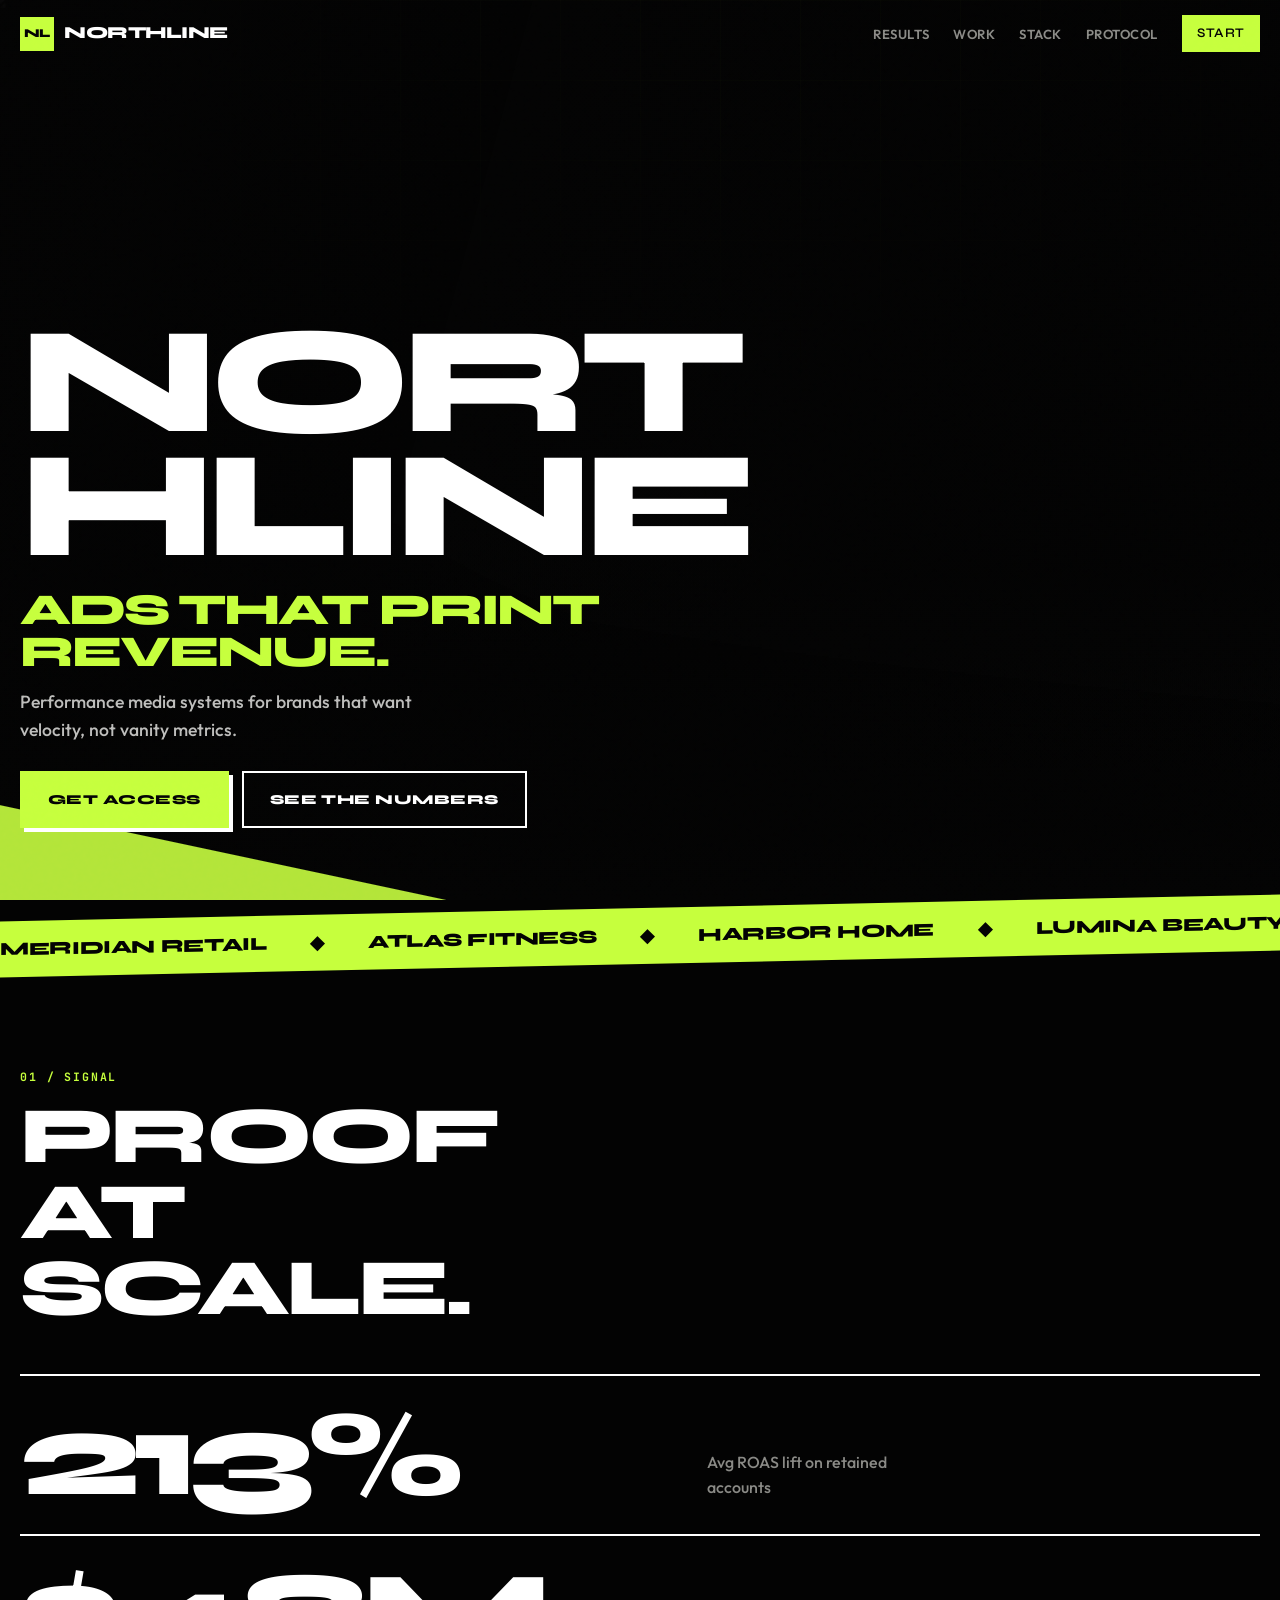
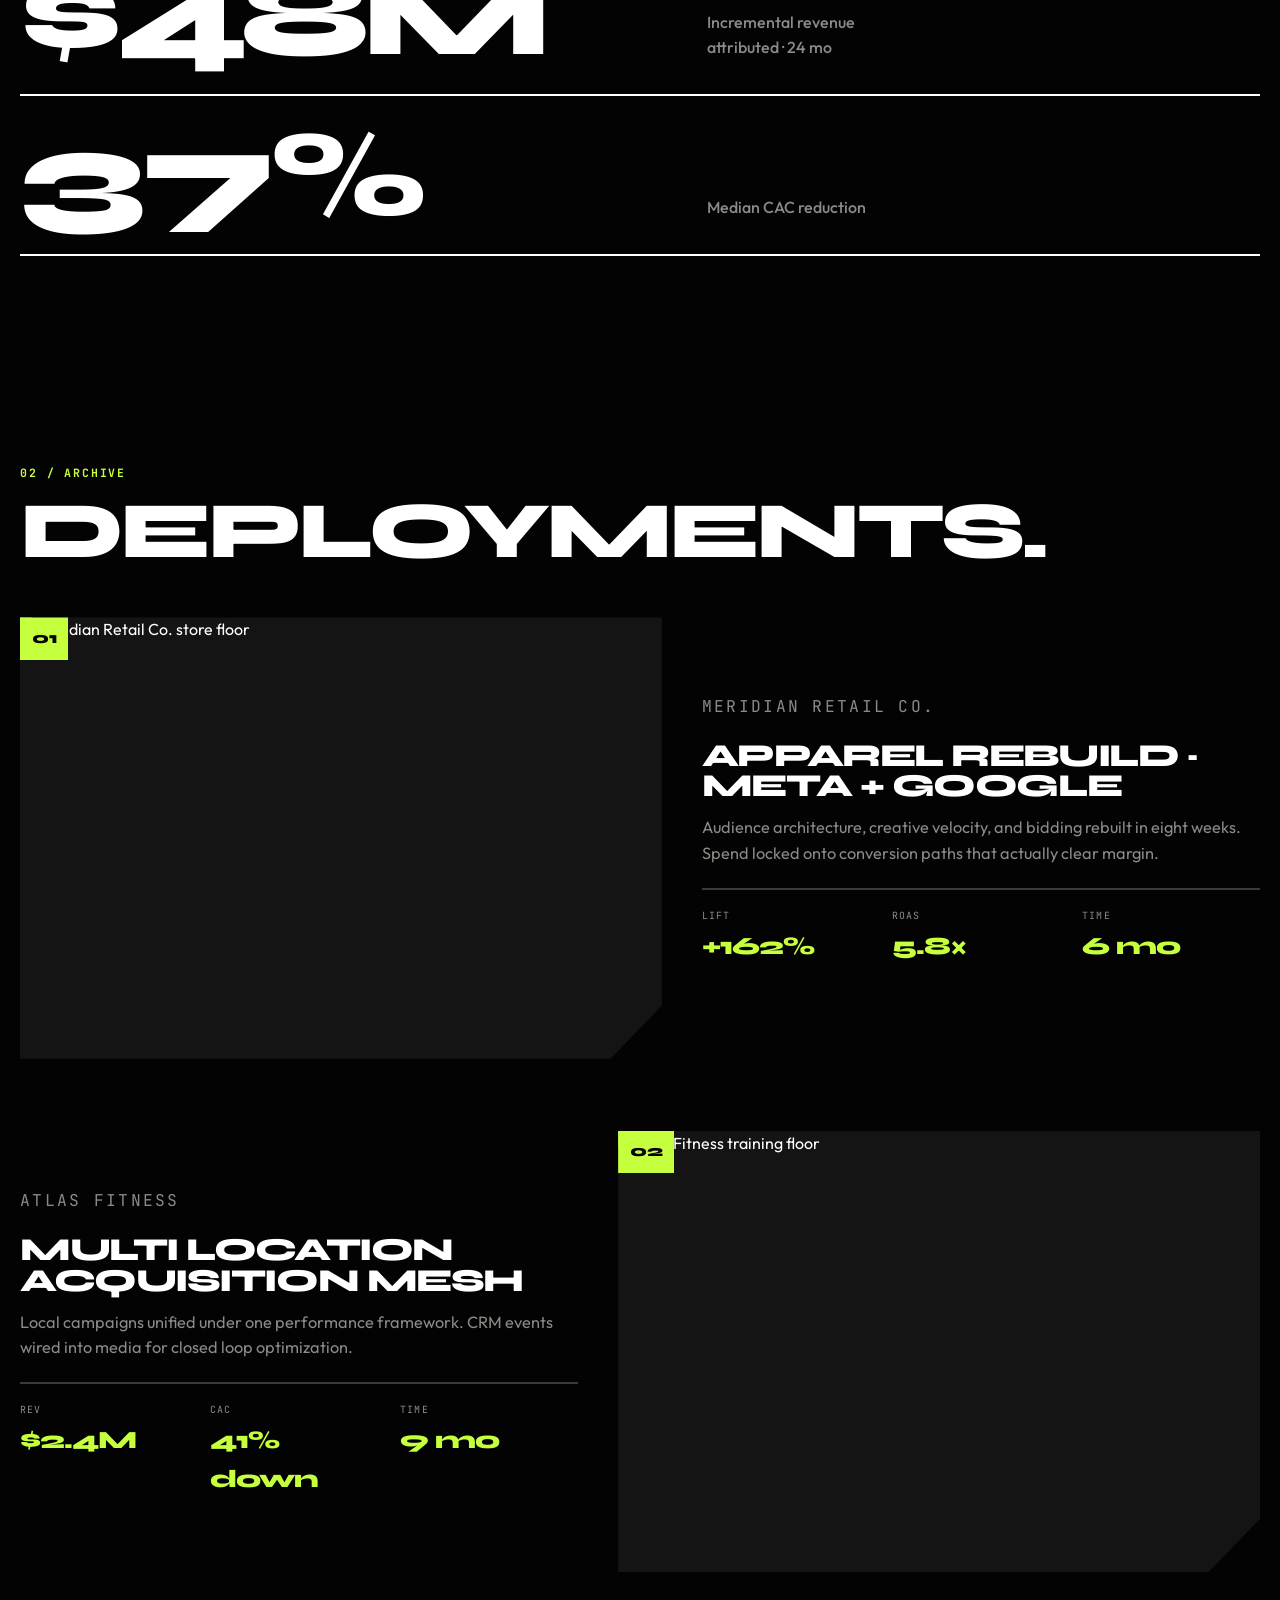
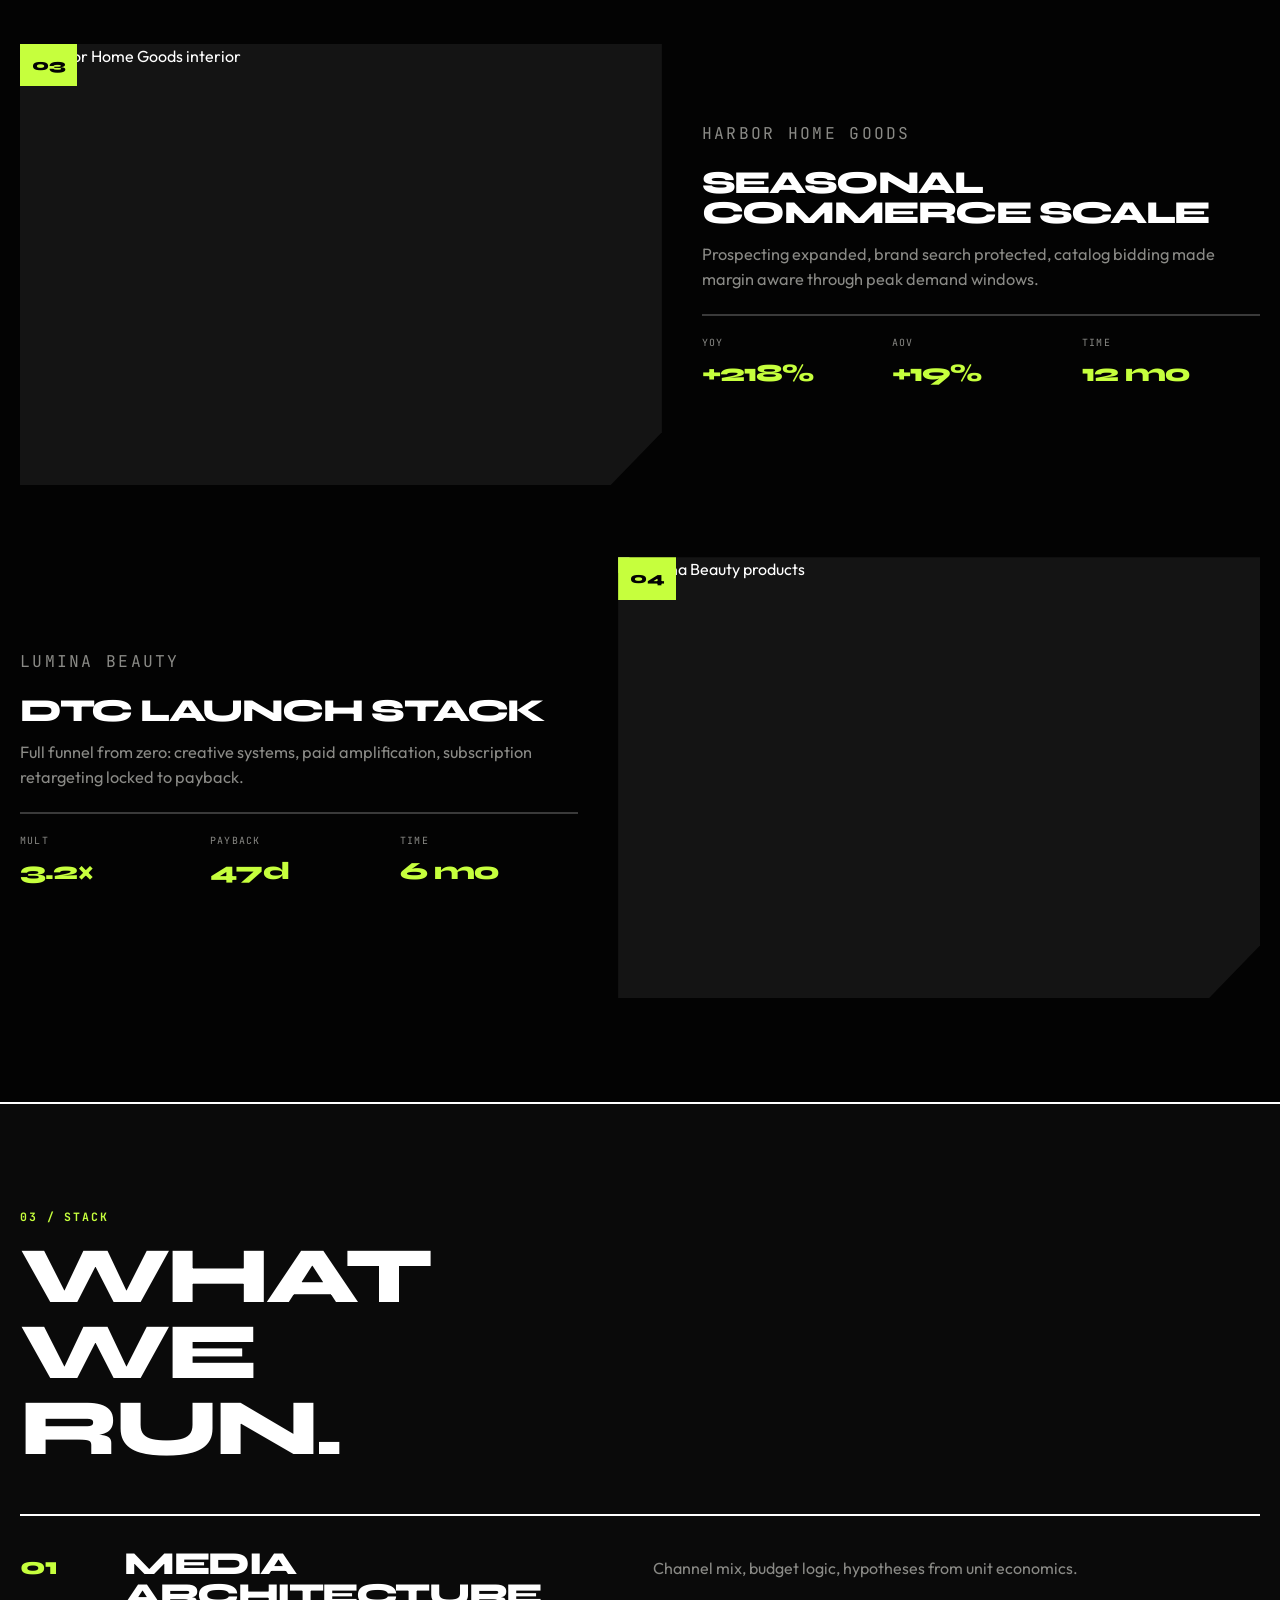
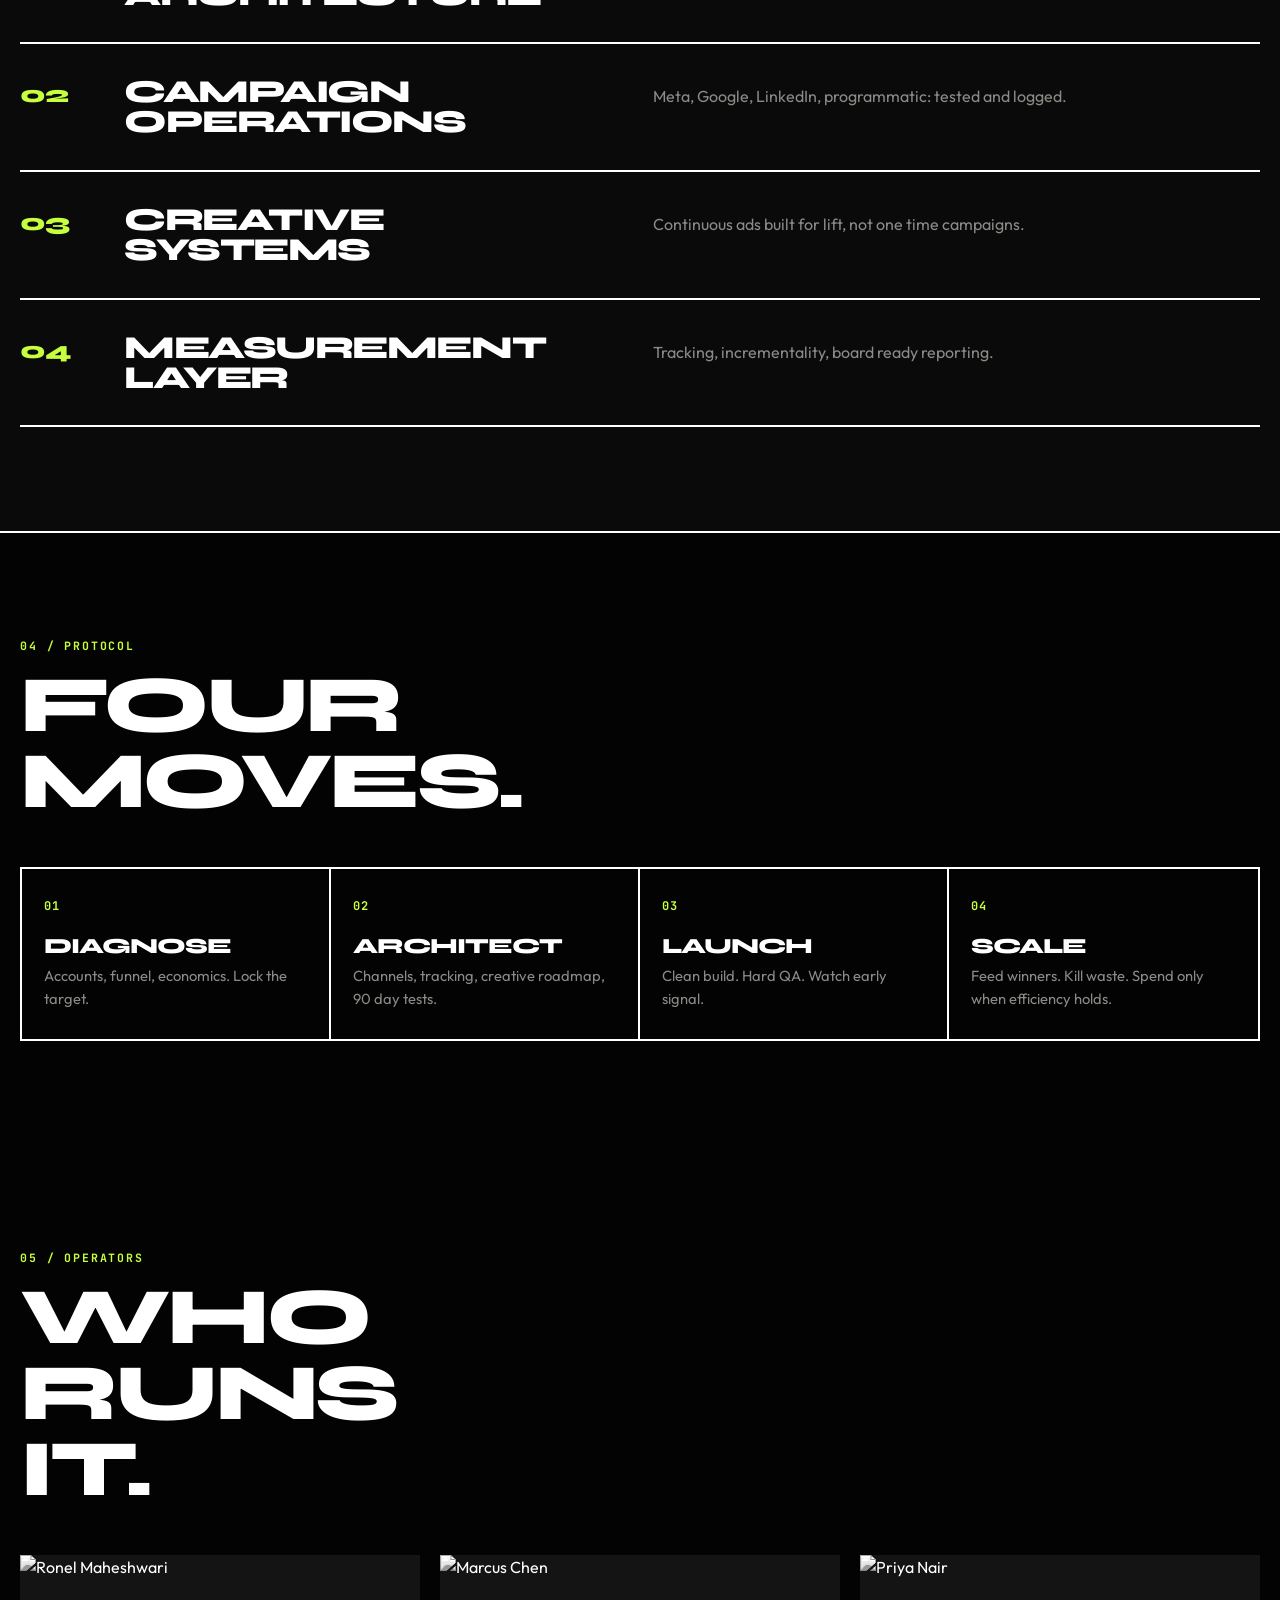
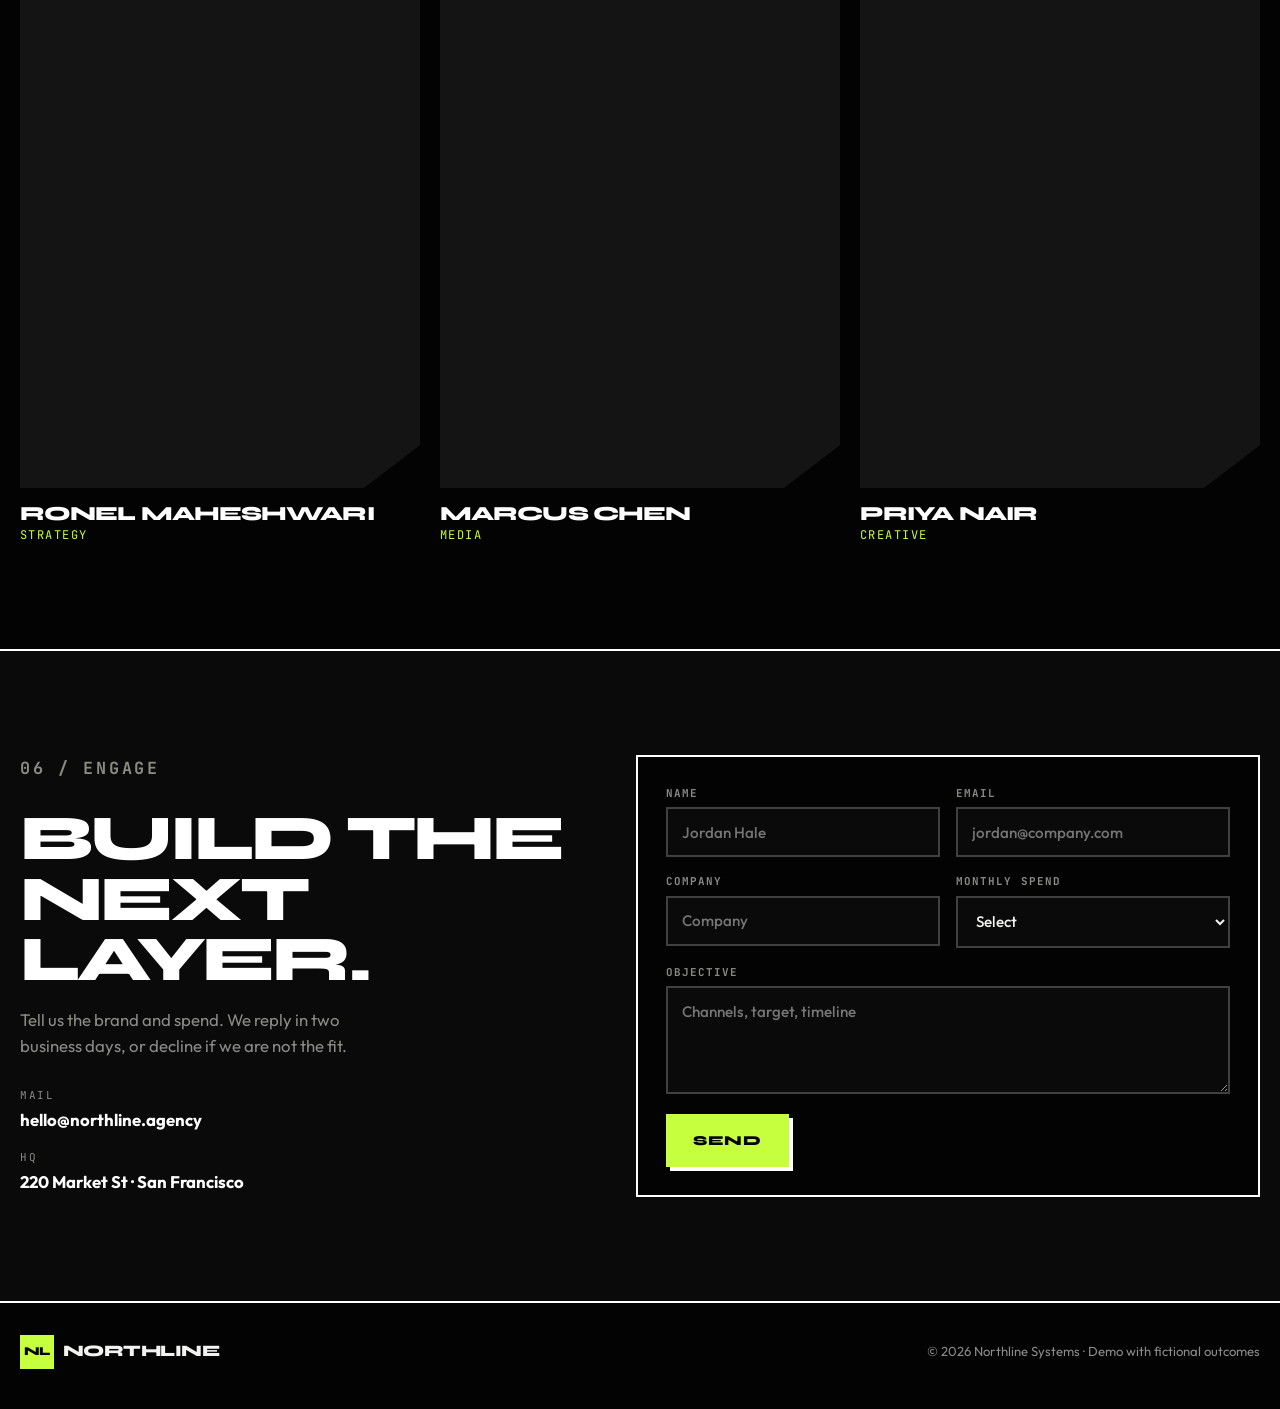
==== commit c79cd1e9: "Update strategy partner name to Ronel Maheshwari. Co-authored-by: Cursor <cursoragent@cursor.com>" ====
--- a/index.html
+++ b/index.html
@@ -333,14 +333,14 @@
             <article class="person reveal">
               <div class="person-photo">
                 <img
-                  src="https://images.unsplash.com/photo-1573496359142-b8d87734a5a2?auto=format&fit=crop&w=900&q=85"
-                  alt="Elena Vargas"
+                  src="https://images.unsplash.com/photo-1507003211169-0a1dd7228f2d?auto=format&fit=crop&w=900&q=85"
+                  alt="Ronel Maheshwari"
                   width="900"
                   height="1125"
                   loading="lazy"
                 />
               </div>
-              <h3>Elena Vargas</h3>
+              <h3>Ronel Maheshwari</h3>
               <p>Strategy</p>
             </article>
             <article class="person reveal">
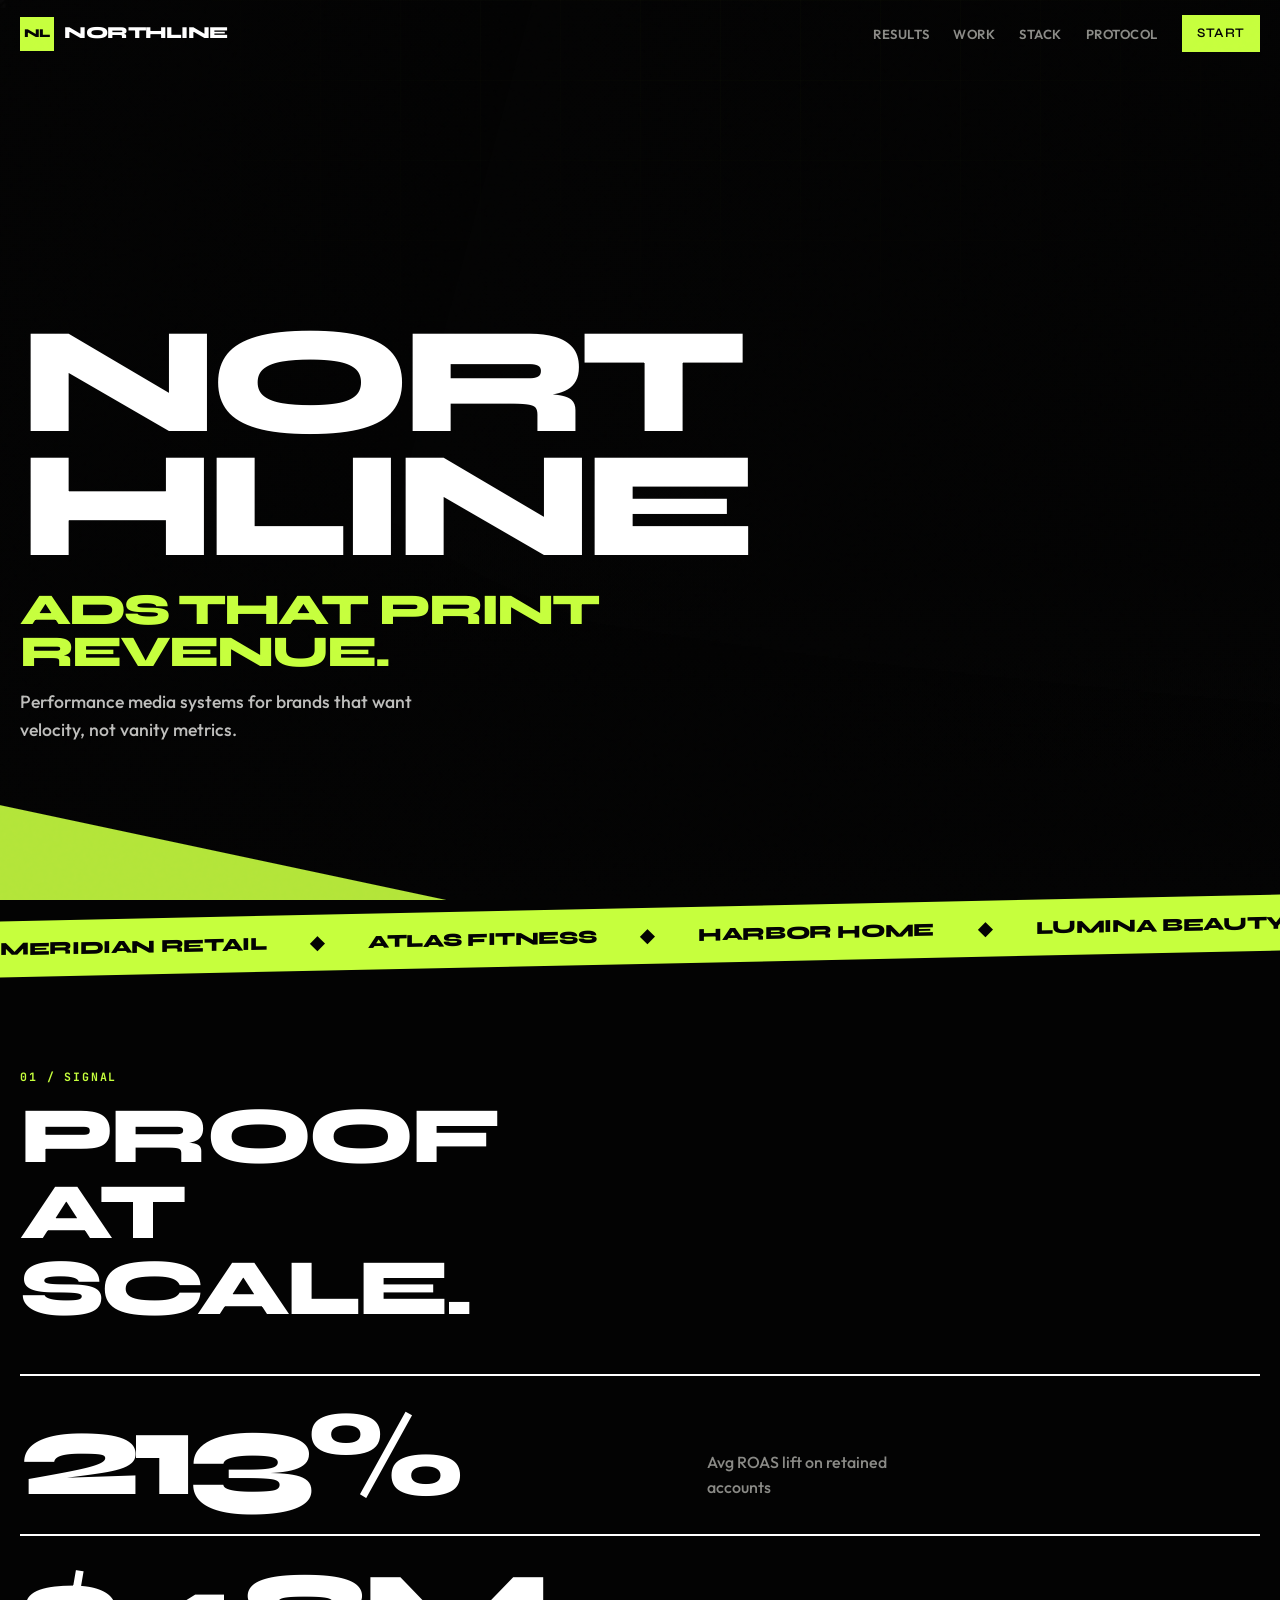
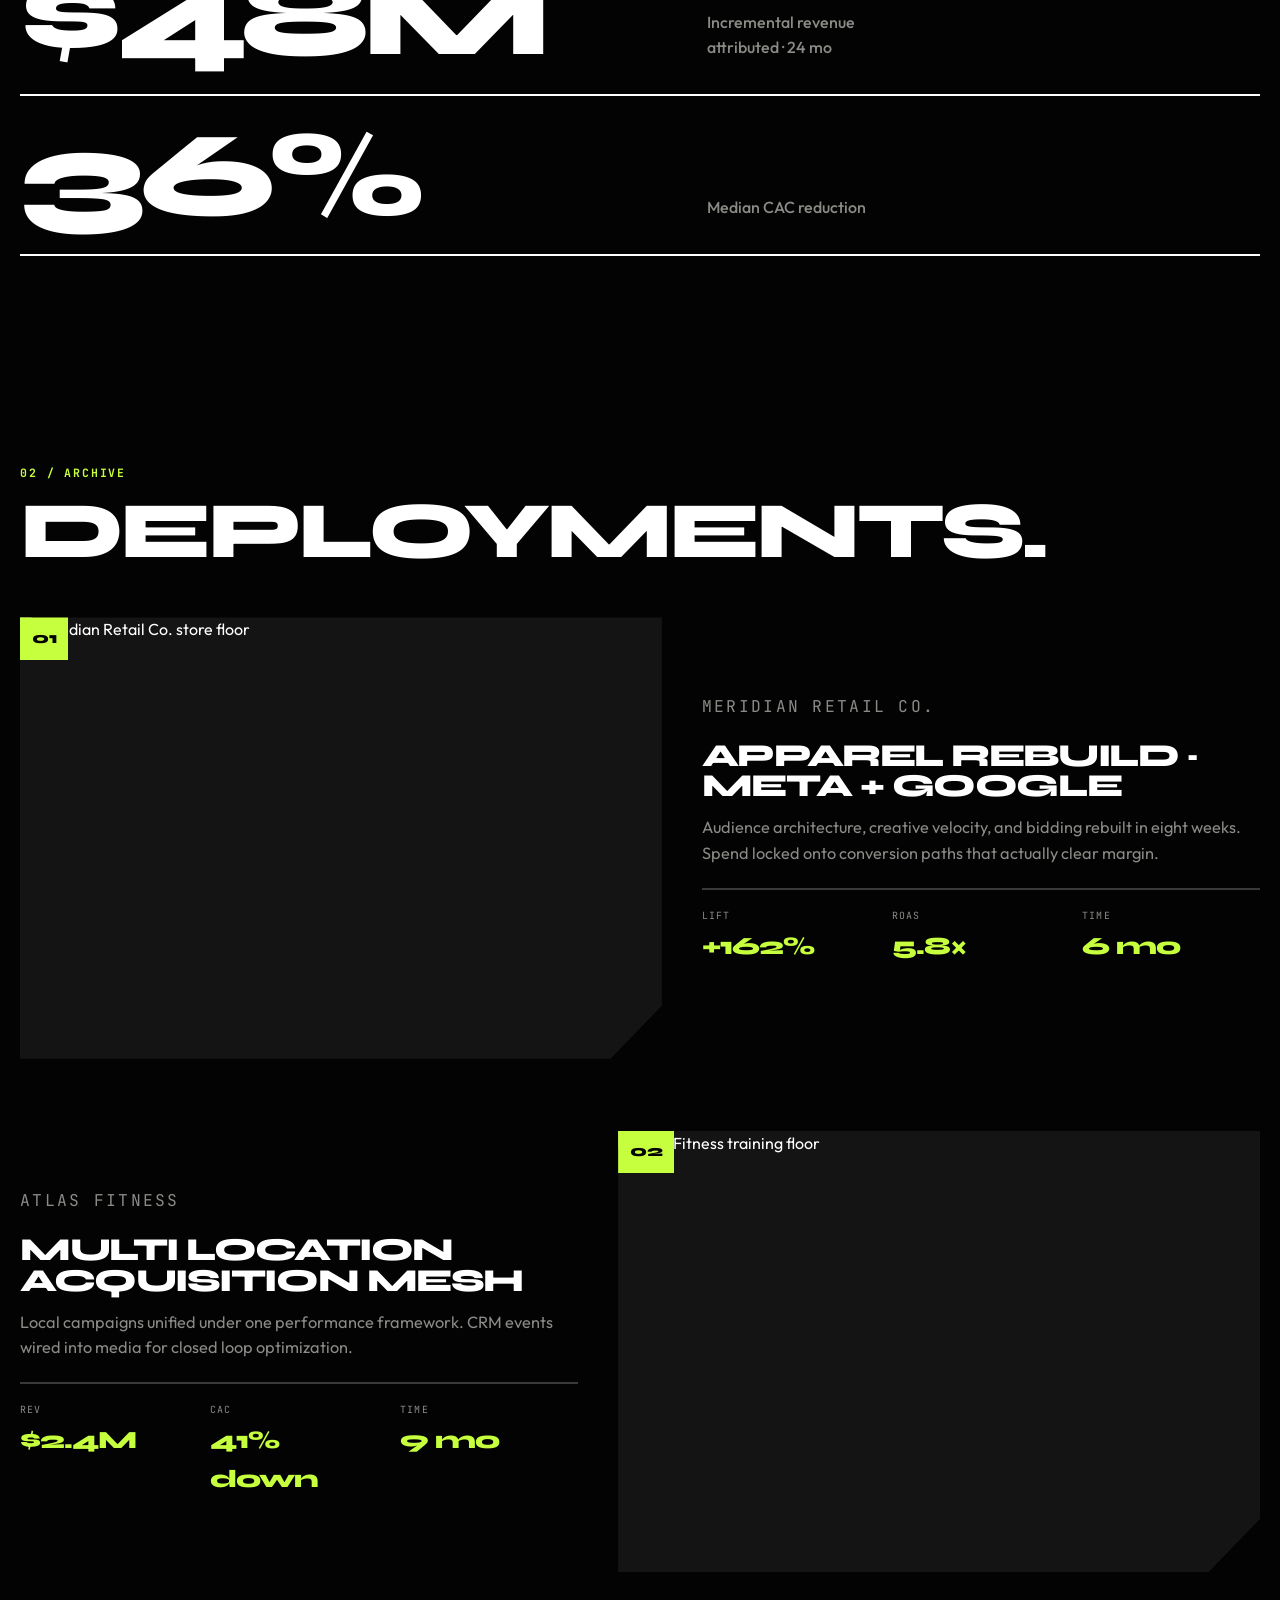
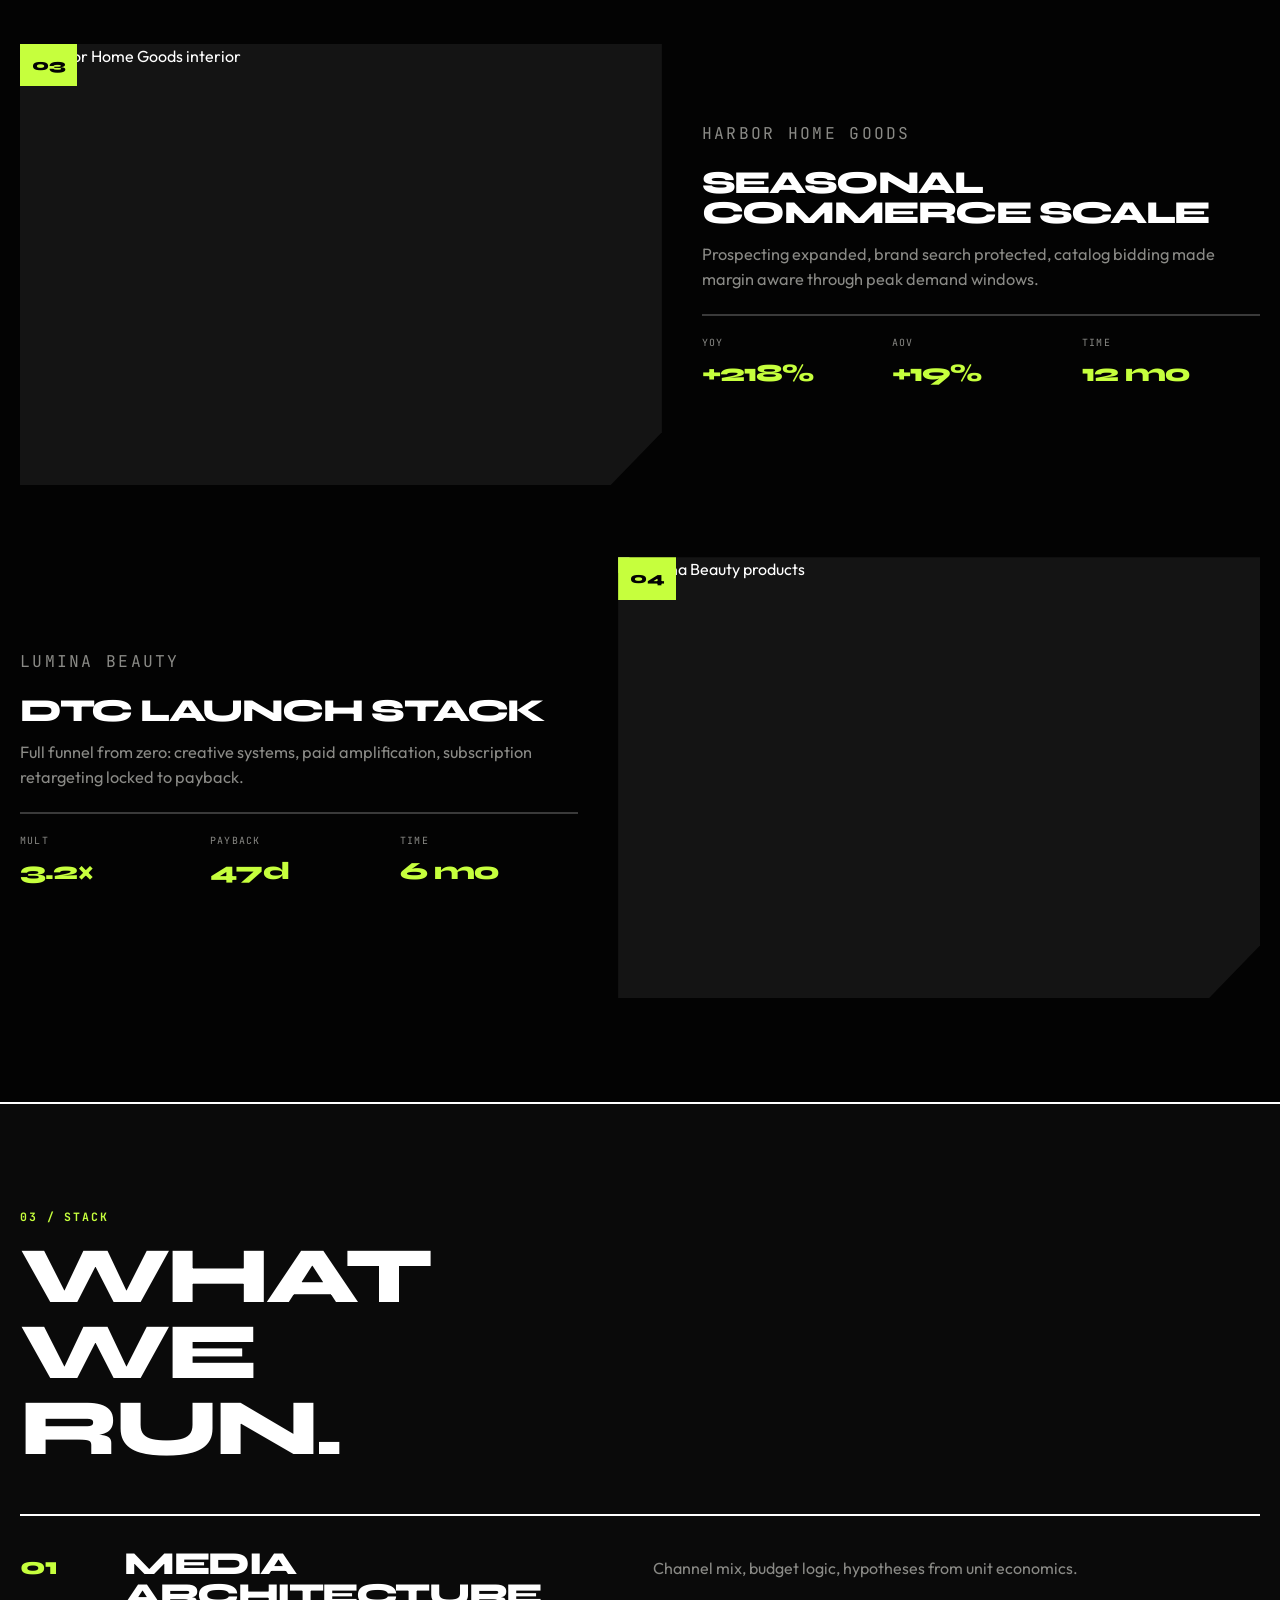
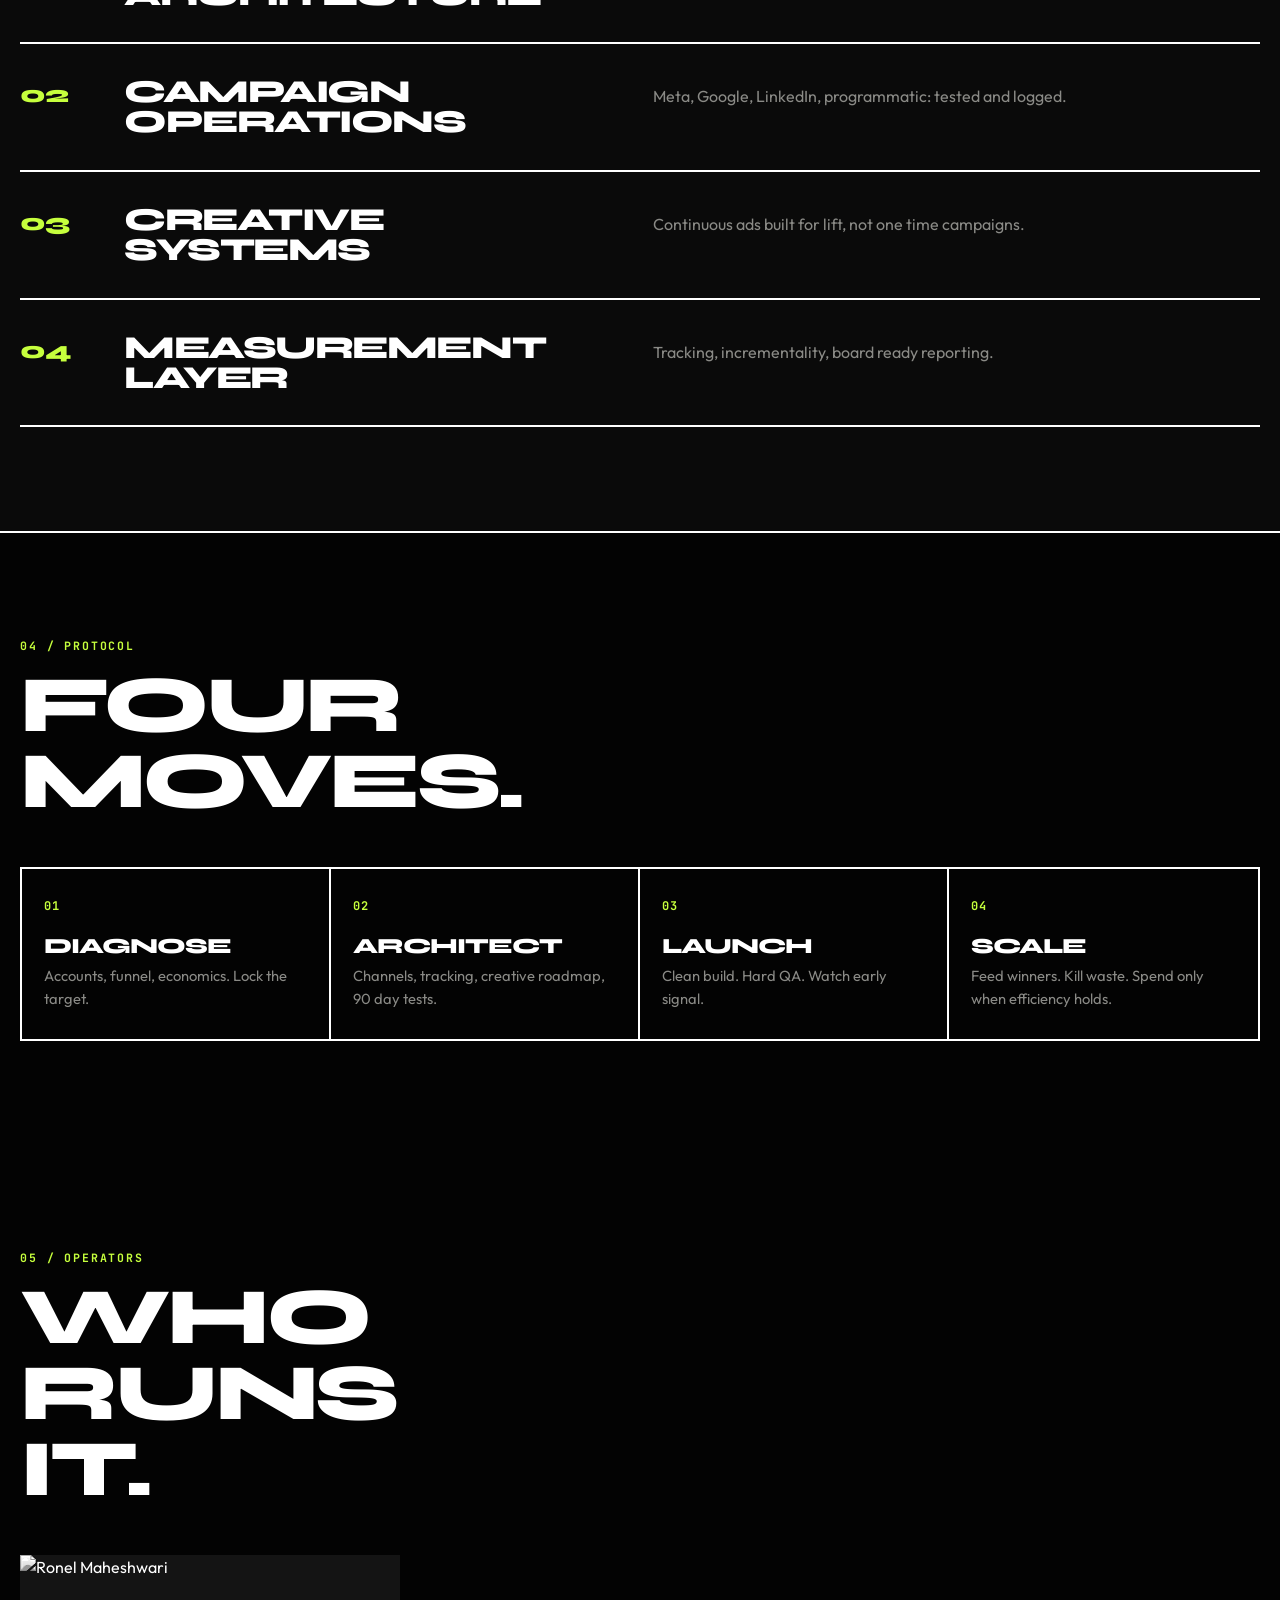
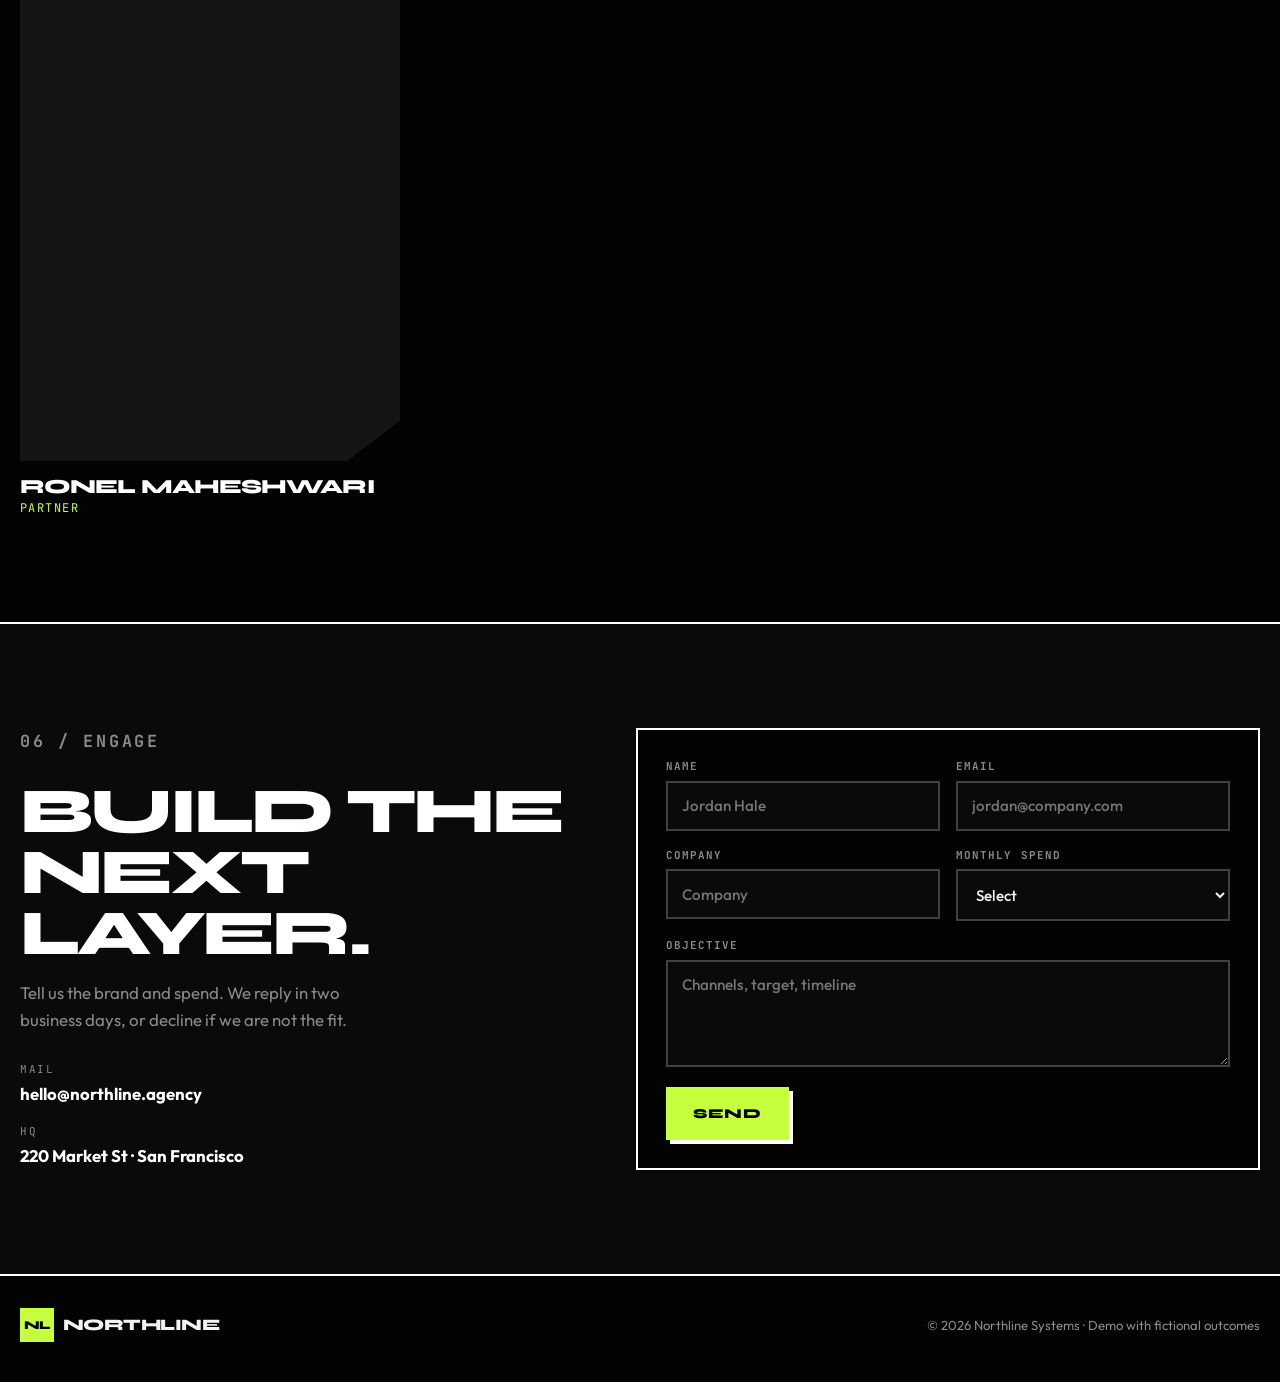
==== commit a1caf83a: "Feature Ronel Maheshwari as Partner and fix Pages deploy. Co-authored-by: Cursor <cursoragent@cursor" ====
--- a/index.html
+++ b/index.html
@@ -329,11 +329,11 @@
             <h2 id="team-title">Who runs it.</h2>
           </div>
 
-          <div class="team-grid">
-            <article class="person reveal">
+          <div class="team-grid team-grid-solo">
+            <article class="person person-featured reveal">
               <div class="person-photo">
                 <img
-                  src="https://images.unsplash.com/photo-1507003211169-0a1dd7228f2d?auto=format&fit=crop&w=900&q=85"
+                  src="https://images.unsplash.com/photo-1560250097-0b93528c311a?auto=format&fit=crop&w=900&q=85"
                   alt="Ronel Maheshwari"
                   width="900"
                   height="1125"
@@ -341,33 +341,7 @@
                 />
               </div>
               <h3>Ronel Maheshwari</h3>
-              <p>Strategy</p>
-            </article>
-            <article class="person reveal">
-              <div class="person-photo">
-                <img
-                  src="https://images.unsplash.com/photo-1560250097-0b93528c311a?auto=format&fit=crop&w=900&q=85"
-                  alt="Marcus Chen"
-                  width="900"
-                  height="1125"
-                  loading="lazy"
-                />
-              </div>
-              <h3>Marcus Chen</h3>
-              <p>Media</p>
-            </article>
-            <article class="person reveal">
-              <div class="person-photo">
-                <img
-                  src="https://images.unsplash.com/photo-1580489944761-15a19d654956?auto=format&fit=crop&w=900&q=85"
-                  alt="Priya Nair"
-                  width="900"
-                  height="1125"
-                  loading="lazy"
-                />
-              </div>
-              <h3>Priya Nair</h3>
-              <p>Creative</p>
+              <p>Partner</p>
             </article>
           </div>
         </div>
--- a/css/styles.css
+++ b/css/styles.css
@@ -875,6 +875,10 @@
   gap: 1.25rem;
 }
 
+.team-grid-solo {
+  grid-template-columns: minmax(0, 380px);
+}
+
 .person-photo {
   overflow: hidden;
   margin-bottom: 1rem;
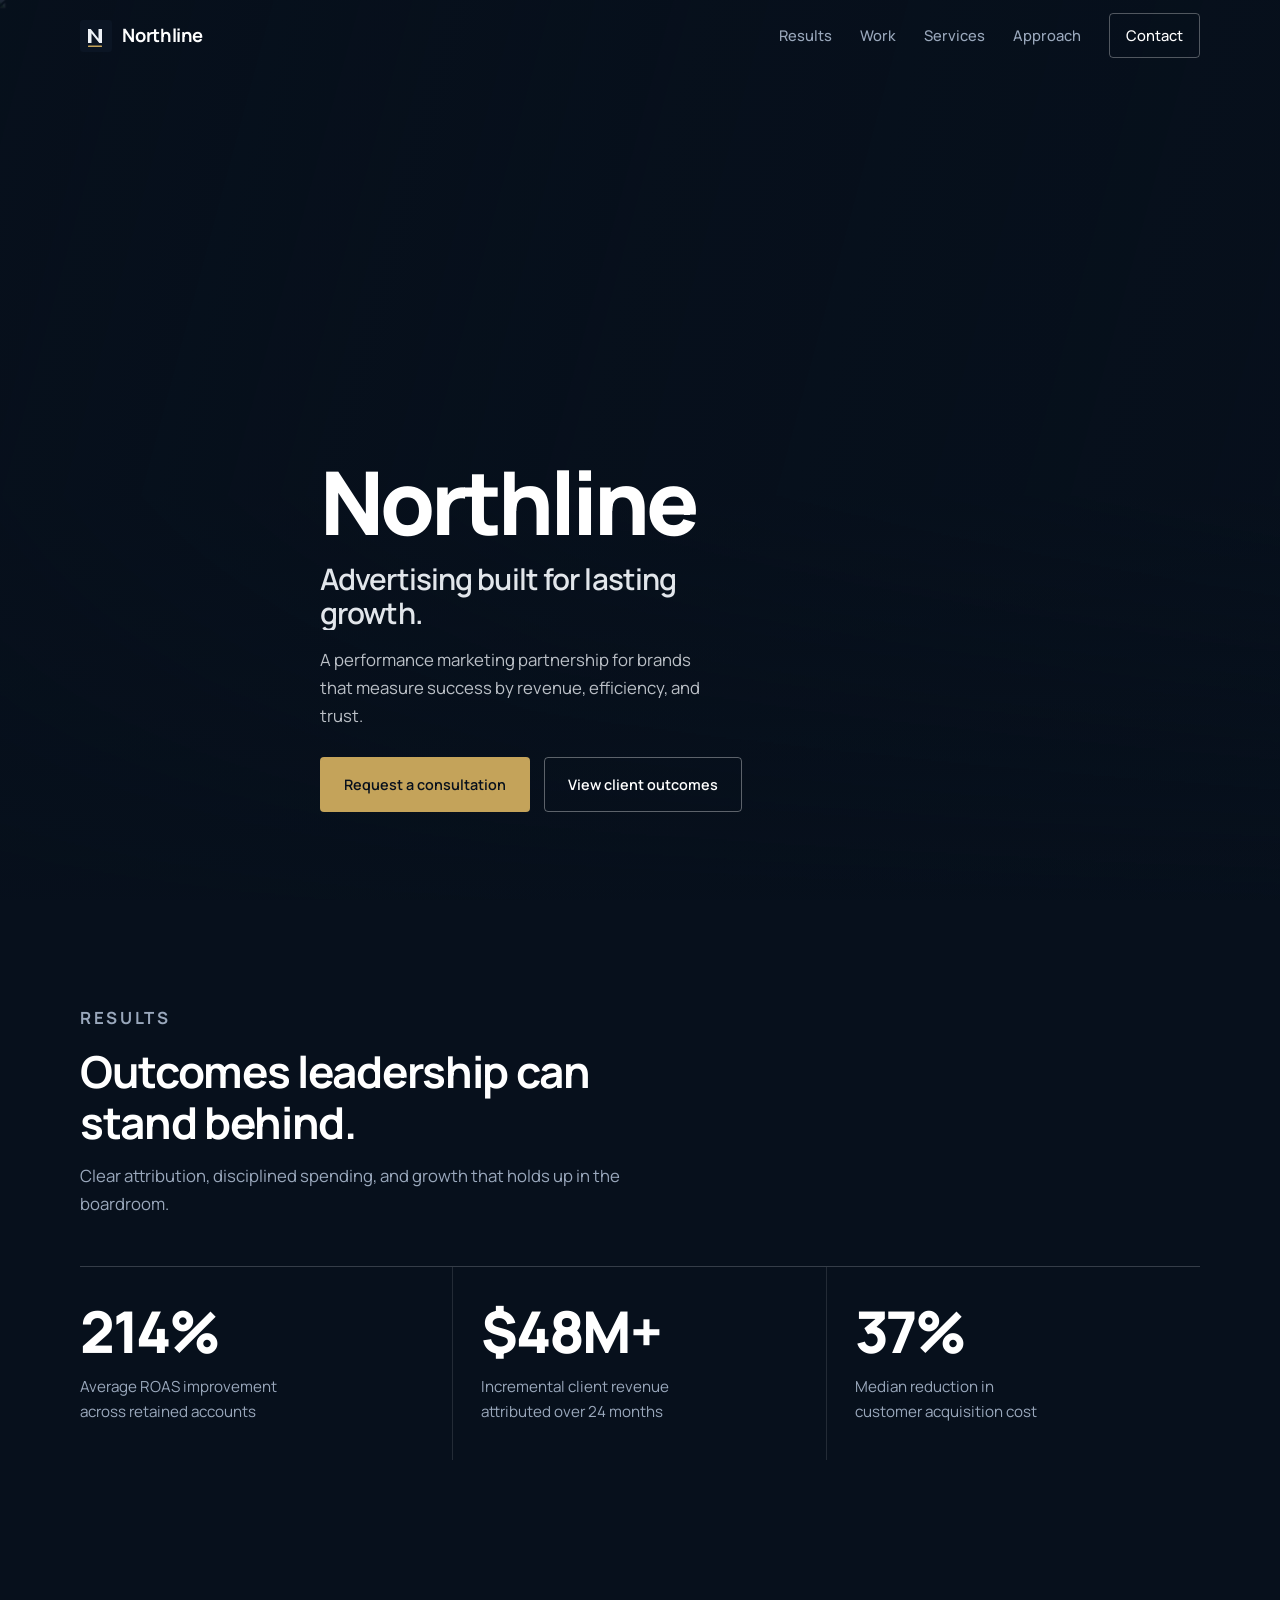
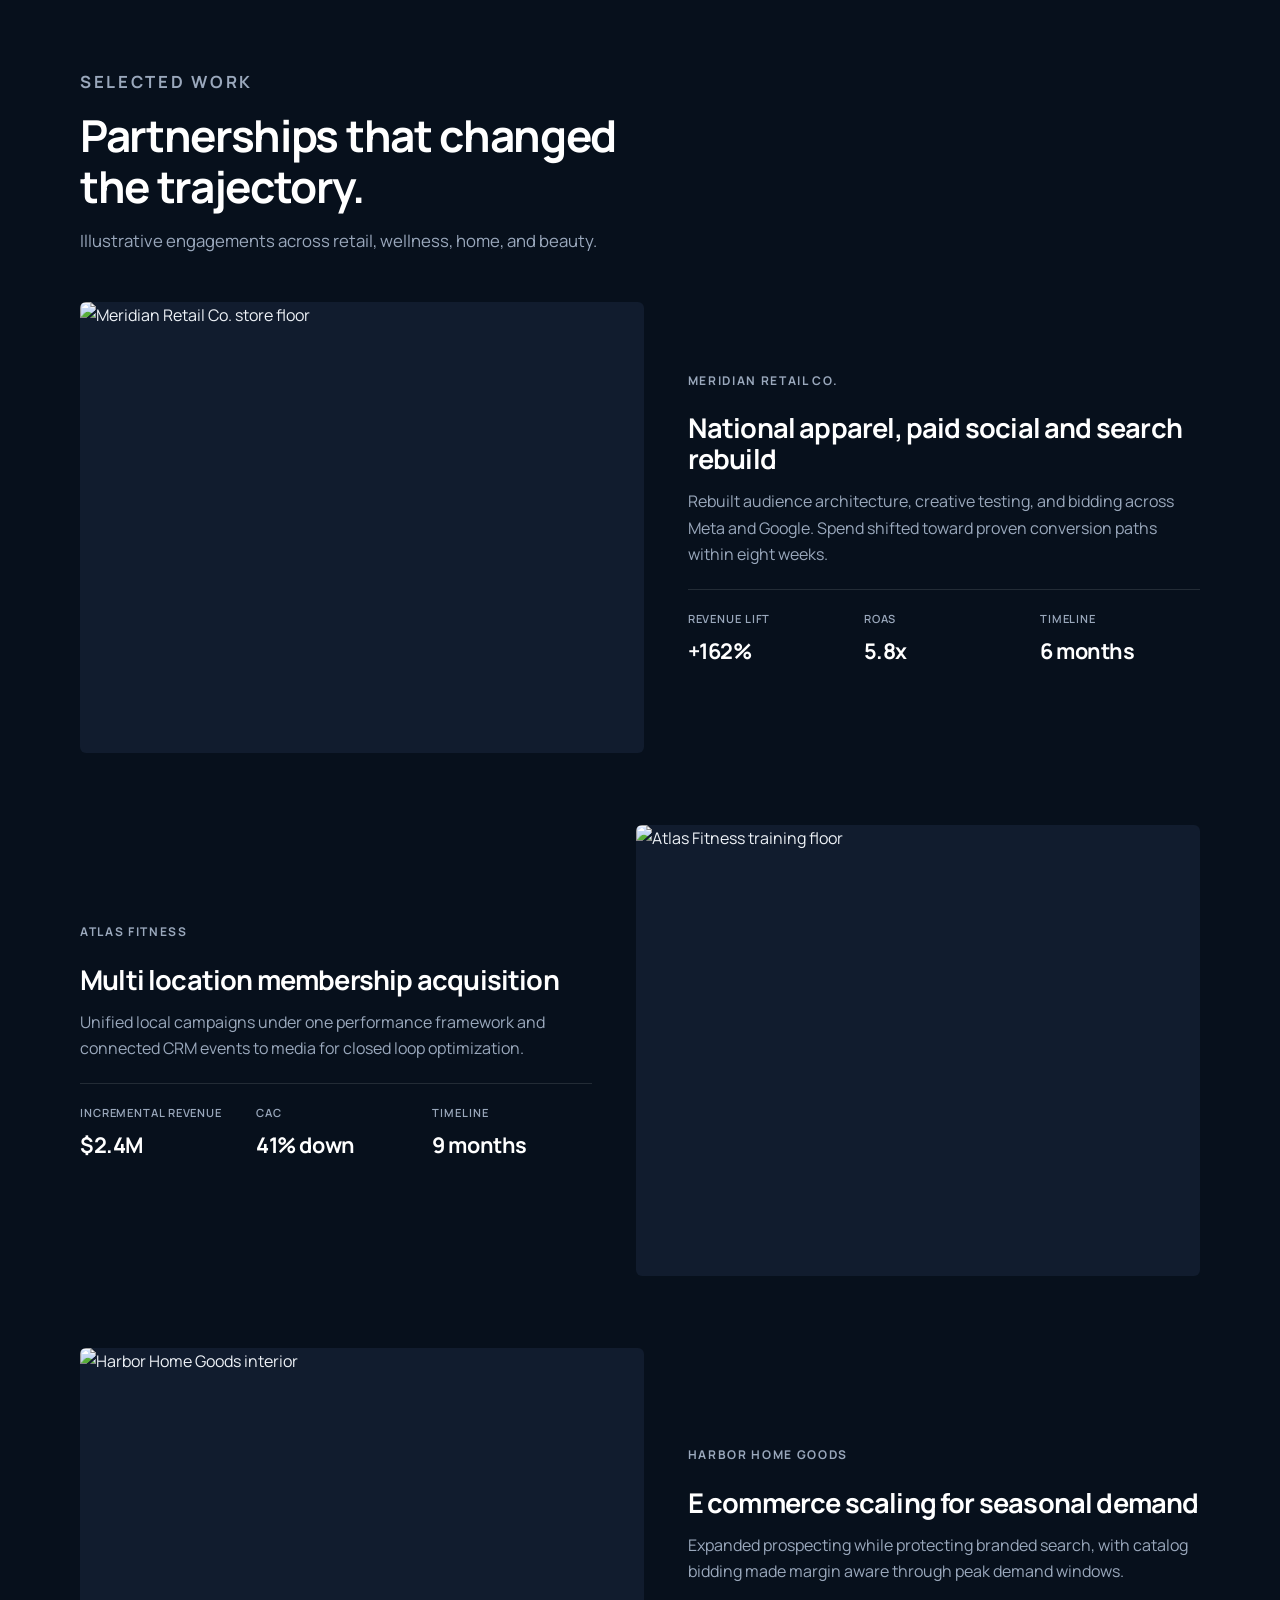
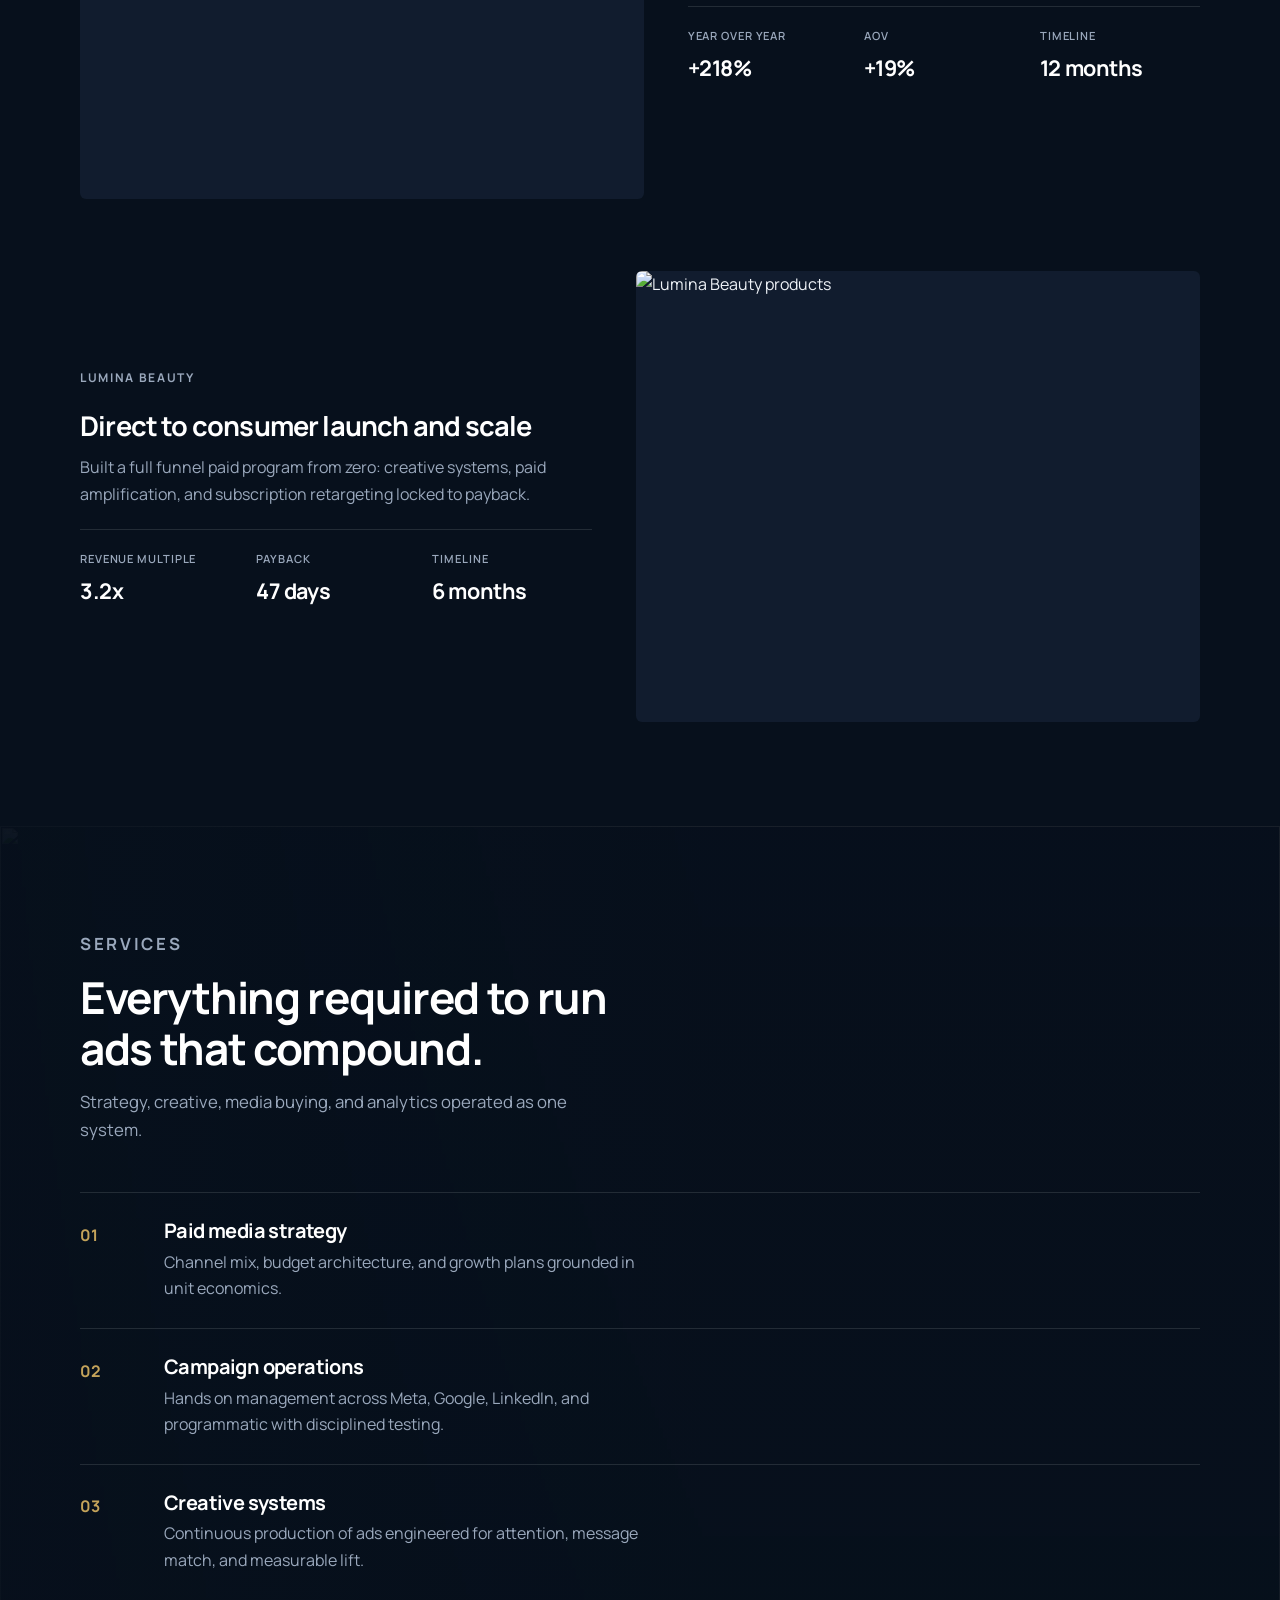
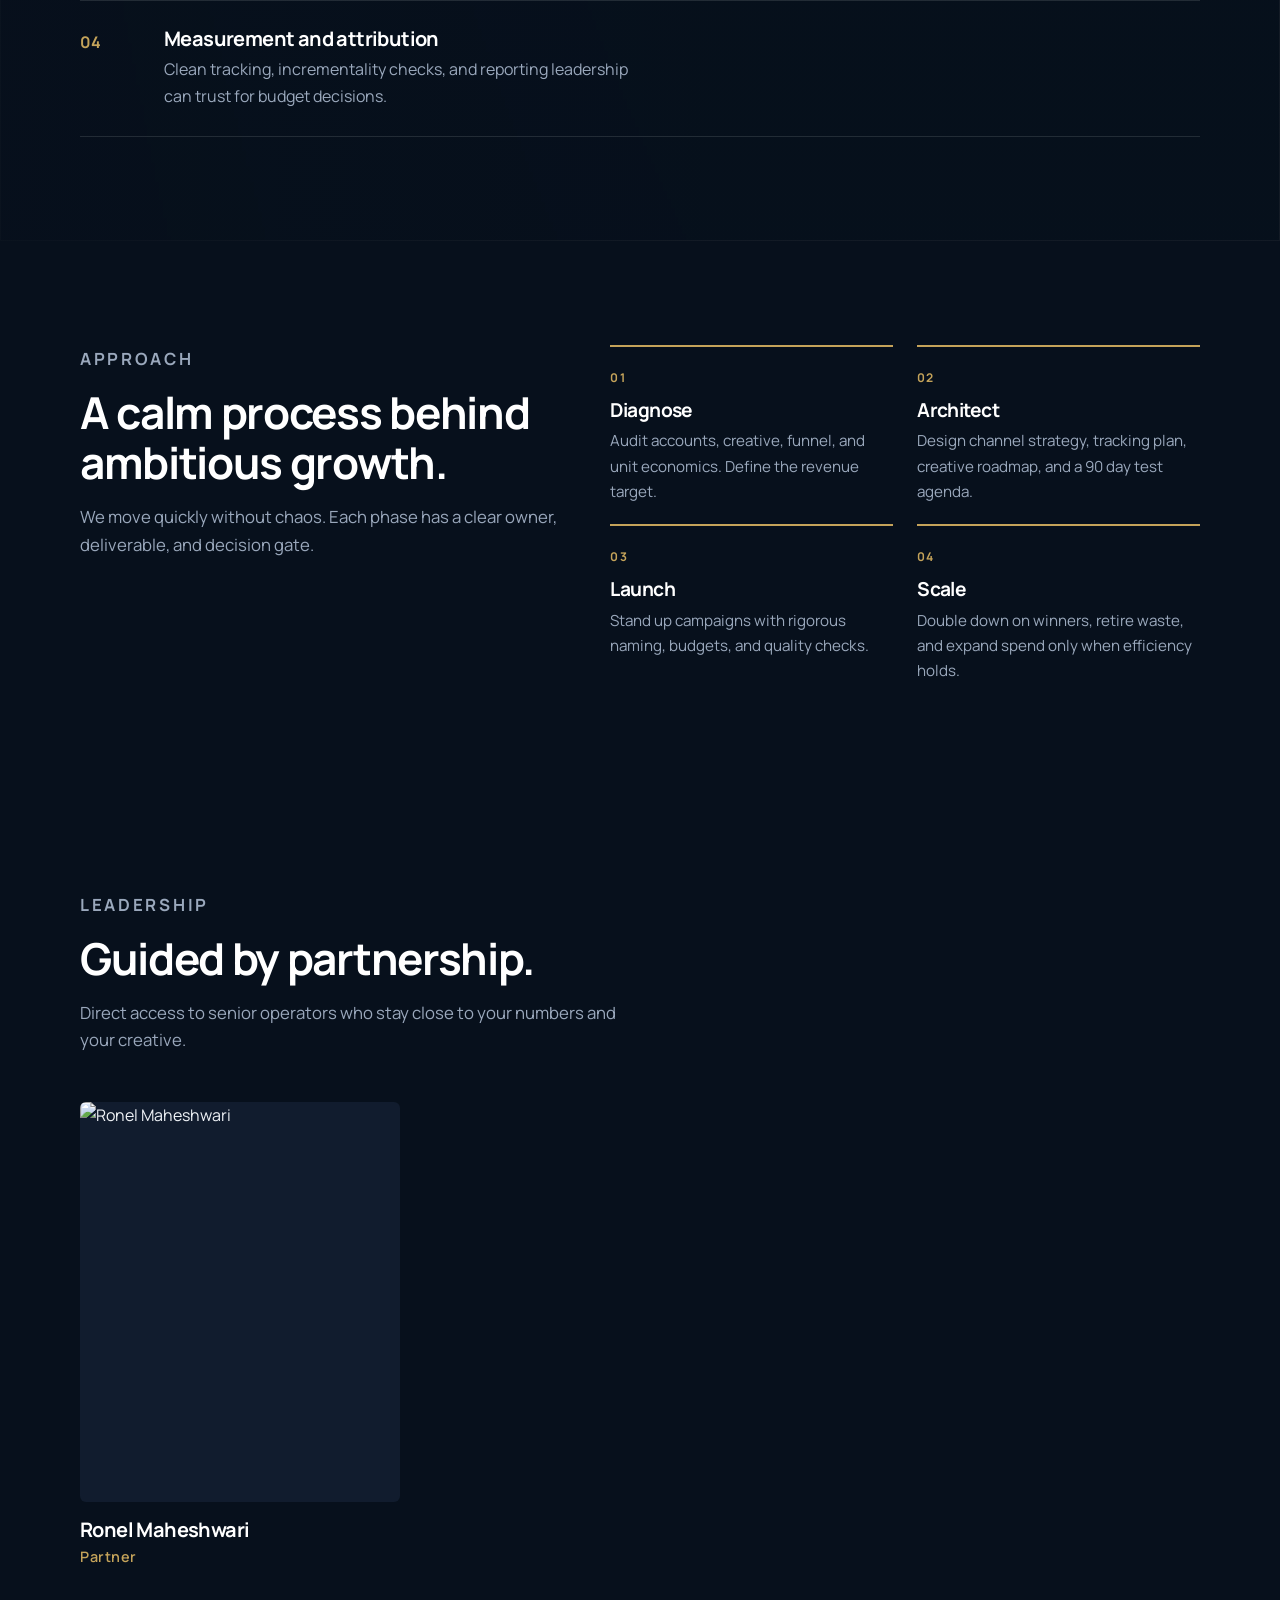
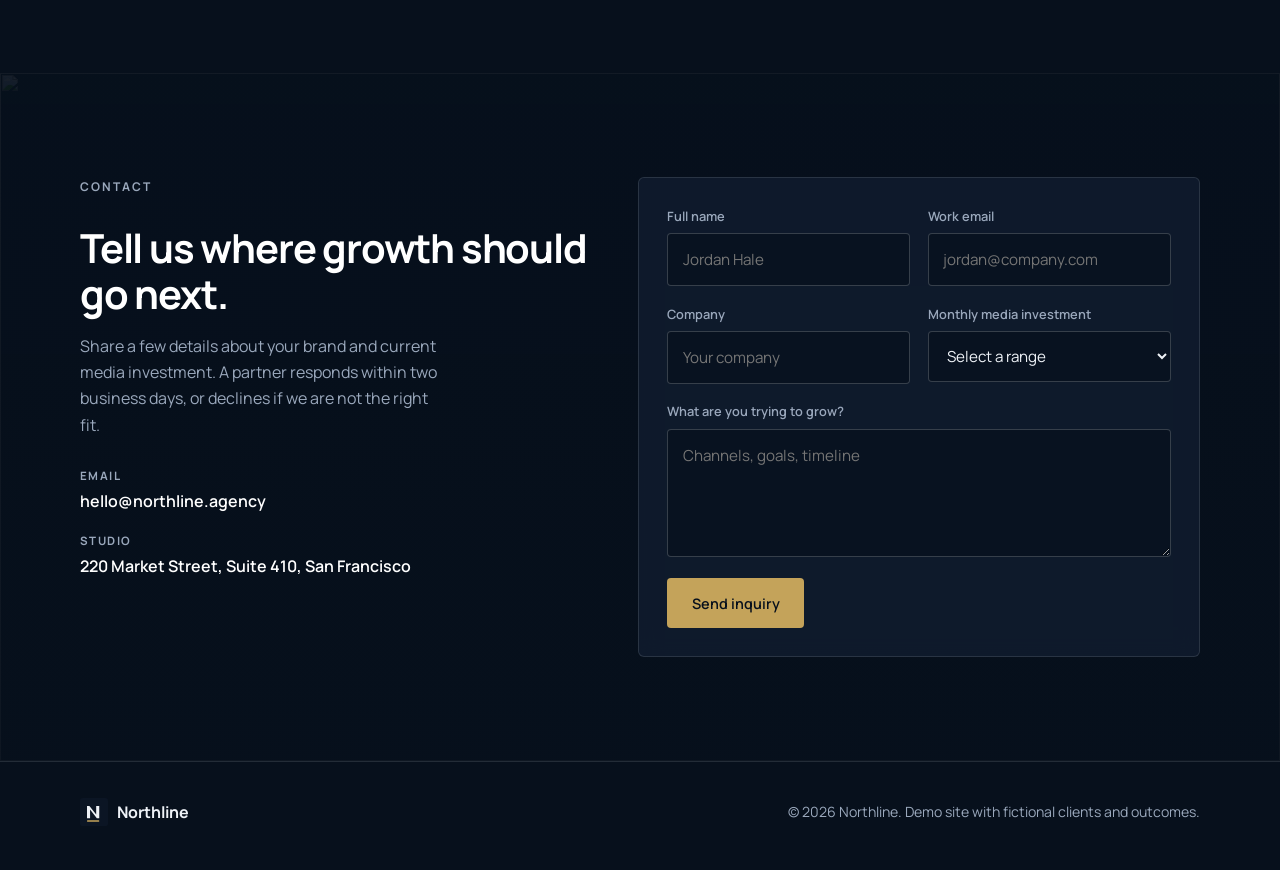
==== commit 6776427e: "Restyle to trusted professional look with night city backgrounds. Co-authored-by: Cursor <cursoragen" ====
--- a/index.html
+++ b/index.html
@@ -5,13 +5,13 @@
     <meta name="viewport" content="width=device-width, initial-scale=1.0" />
     <meta
       name="description"
-      content="Northline builds performance advertising systems that compound revenue. Bold media infrastructure for growth focused brands."
+      content="Northline is a performance marketing partnership. We plan, launch, and scale paid advertising that grows revenue for established brands."
     />
-    <title>Northline Performance Advertising Systems</title>
+    <title>Northline Performance Advertising</title>
     <link rel="preconnect" href="https://fonts.googleapis.com" />
     <link rel="preconnect" href="https://fonts.gstatic.com" crossorigin />
     <link
-      href="https://fonts.googleapis.com/css2?family=JetBrains+Mono:wght@400;500;700&family=Outfit:wght@400;500;600;700&family=Syne:wght@600;700;800&display=swap"
+      href="https://fonts.googleapis.com/css2?family=Manrope:wght@400;500;600;700;800&display=swap"
       rel="stylesheet"
     />
     <link rel="stylesheet" href="css/styles.css" />
@@ -20,21 +20,18 @@
   <body>
     <div class="page-loader" aria-hidden="true">
       <div class="loader-inner">
-        <span class="loader-mark">NL</span>
+        <span class="loader-name">Northline</span>
         <span class="loader-bar"></span>
       </div>
     </div>
 
-    <div class="fx-grid" aria-hidden="true"></div>
-    <div class="fx-noise" aria-hidden="true"></div>
     <div class="scroll-progress" aria-hidden="true"></div>
-
     <a class="skip-link" href="#main">Skip to content</a>
 
     <header class="site-header" id="top">
       <nav class="nav container" aria-label="Main navigation">
         <a class="brand" href="#top">
-          <span class="brand-mark" aria-hidden="true">NL</span>
+          <img class="brand-mark" src="images/logo.svg" alt="" width="32" height="32" />
           <span class="brand-name">Northline</span>
         </a>
 
@@ -53,9 +50,9 @@
         <ul class="nav-links" id="nav-menu">
           <li><a href="#results">Results</a></li>
           <li><a href="#work">Work</a></li>
-          <li><a href="#services">Stack</a></li>
-          <li><a href="#approach">Protocol</a></li>
-          <li><a class="btn btn-nav" href="#contact">Start</a></li>
+          <li><a href="#services">Services</a></li>
+          <li><a href="#approach">Approach</a></li>
+          <li><a class="btn btn-nav" href="#contact">Contact</a></li>
         </ul>
       </nav>
     </header>
@@ -65,83 +62,51 @@
         <div class="hero-media" aria-hidden="true">
           <img
             class="hero-image"
-            src="https://images.unsplash.com/photo-1639322537504-6427a16b0a28?auto=format&fit=crop&w=2400&q=85"
+            src="https://images.unsplash.com/photo-1519501025264-65ba15a82390?auto=format&fit=crop&w=2400&q=85"
             alt=""
             width="2400"
             height="1600"
           />
           <div class="hero-veil"></div>
-          <div class="hero-slash"></div>
-        </div>
-
-        <div class="container hero-frame">
-          <div class="hero-content">
-            <p class="brand-lockup" data-split>NORTHLINE</p>
-            <h1 id="hero-title" class="hero-headline" data-reveal-lines>
-              Ads that print revenue.
-            </h1>
-            <p class="hero-lede" data-fade>
-              Performance media systems for brands that want velocity, not vanity metrics.
-            </p>
-            <div class="hero-actions" data-fade>
-              <a class="btn btn-primary" href="#contact">Get access</a>
-              <a class="btn btn-ghost" href="#work">See the numbers</a>
-            </div>
-          </div>
-
-          <aside class="hero-rail" data-fade aria-hidden="true">
-            <div class="rail-item">
-              <span>ROAS</span>
-              <strong>+214%</strong>
-            </div>
-            <div class="rail-item">
-              <span>REV</span>
-              <strong>$48M+</strong>
-            </div>
-            <div class="rail-item">
-              <span>CAC</span>
-              <strong>37% down</strong>
-            </div>
-          </aside>
-        </div>
-      </section>
-
-      <div class="marquee" aria-hidden="true">
-        <div class="marquee-track">
-          <span>Meridian Retail</span>
-          <span>Atlas Fitness</span>
-          <span>Harbor Home</span>
-          <span>Lumina Beauty</span>
-          <span>Vesper Spirits</span>
-          <span>Cascade Capital</span>
-          <span>Meridian Retail</span>
-          <span>Atlas Fitness</span>
-          <span>Harbor Home</span>
-          <span>Lumina Beauty</span>
-          <span>Vesper Spirits</span>
-          <span>Cascade Capital</span>
-        </div>
-      </div>
+        </div>
+
+        <div class="container hero-content">
+          <p class="brand-lockup" data-split>Northline</p>
+          <h1 id="hero-title" class="hero-headline" data-reveal-lines>
+            Advertising built for lasting growth.
+          </h1>
+          <p class="hero-lede" data-fade>
+            A performance marketing partnership for brands that measure success by revenue, efficiency, and trust.
+          </p>
+          <div class="hero-actions" data-fade>
+            <a class="btn btn-primary" href="#contact">Request a consultation</a>
+            <a class="btn btn-ghost" href="#work">View client outcomes</a>
+          </div>
+        </div>
+      </section>
 
       <section class="section results-section" id="results" aria-labelledby="results-title">
         <div class="container">
-          <div class="section-head reveal">
-            <p class="eyebrow">01 / Signal</p>
-            <h2 id="results-title">Proof at scale.</h2>
-          </div>
-
-          <div class="metrics-stack" role="list">
+          <div class="section-intro reveal">
+            <p class="eyebrow">Results</p>
+            <h2 id="results-title">Outcomes leadership can stand behind.</h2>
+            <p>
+              Clear attribution, disciplined spending, and growth that holds up in the boardroom.
+            </p>
+          </div>
+
+          <div class="metrics-row" role="list">
             <article class="metric reveal" role="listitem">
               <p class="metric-value" data-count="214" data-suffix="%">0%</p>
-              <p class="metric-label">Avg ROAS lift on retained accounts</p>
+              <p class="metric-label">Average ROAS improvement across retained accounts</p>
             </article>
             <article class="metric reveal" role="listitem">
-              <p class="metric-value" data-count="48" data-prefix="$" data-suffix="M">$0</p>
-              <p class="metric-label">Incremental revenue attributed · 24 mo</p>
+              <p class="metric-value" data-count="48" data-prefix="$" data-suffix="M+">$0</p>
+              <p class="metric-label">Incremental client revenue attributed over 24 months</p>
             </article>
             <article class="metric reveal" role="listitem">
               <p class="metric-value" data-count="37" data-suffix="%">0%</p>
-              <p class="metric-label">Median CAC reduction</p>
+              <p class="metric-label">Median reduction in customer acquisition cost</p>
             </article>
           </div>
         </div>
@@ -149,9 +114,12 @@
 
       <section class="section work-section" id="work" aria-labelledby="work-title">
         <div class="container">
-          <div class="section-head reveal">
-            <p class="eyebrow">02 / Archive</p>
-            <h2 id="work-title">Deployments.</h2>
+          <div class="section-intro reveal">
+            <p class="eyebrow">Selected work</p>
+            <h2 id="work-title">Partnerships that changed the trajectory.</h2>
+            <p>
+              Illustrative engagements across retail, wellness, home, and beauty.
+            </p>
           </div>
 
           <div class="case-list">
@@ -164,18 +132,17 @@
                   height="933"
                   loading="lazy"
                 />
-                <span class="case-tag">01</span>
               </div>
               <div class="case-body">
                 <p class="case-client">Meridian Retail Co.</p>
-                <h3>Apparel rebuild · Meta + Google</h3>
+                <h3>National apparel, paid social and search rebuild</h3>
                 <p>
-                  Audience architecture, creative velocity, and bidding rebuilt in eight weeks. Spend locked onto conversion paths that actually clear margin.
+                  Rebuilt audience architecture, creative testing, and bidding across Meta and Google. Spend shifted toward proven conversion paths within eight weeks.
                 </p>
                 <dl class="case-stats">
-                  <div><dt>Lift</dt><dd>+162%</dd></div>
-                  <div><dt>ROAS</dt><dd>5.8×</dd></div>
-                  <div><dt>Time</dt><dd>6 mo</dd></div>
+                  <div><dt>Revenue lift</dt><dd>+162%</dd></div>
+                  <div><dt>ROAS</dt><dd>5.8x</dd></div>
+                  <div><dt>Timeline</dt><dd>6 months</dd></div>
                 </dl>
               </div>
             </article>
@@ -189,18 +156,17 @@
                   height="933"
                   loading="lazy"
                 />
-                <span class="case-tag">02</span>
               </div>
               <div class="case-body">
                 <p class="case-client">Atlas Fitness</p>
-                <h3>Multi location acquisition mesh</h3>
+                <h3>Multi location membership acquisition</h3>
                 <p>
-                  Local campaigns unified under one performance framework. CRM events wired into media for closed loop optimization.
+                  Unified local campaigns under one performance framework and connected CRM events to media for closed loop optimization.
                 </p>
                 <dl class="case-stats">
-                  <div><dt>Rev</dt><dd>$2.4M</dd></div>
+                  <div><dt>Incremental revenue</dt><dd>$2.4M</dd></div>
                   <div><dt>CAC</dt><dd>41% down</dd></div>
-                  <div><dt>Time</dt><dd>9 mo</dd></div>
+                  <div><dt>Timeline</dt><dd>9 months</dd></div>
                 </dl>
               </div>
             </article>
@@ -214,18 +180,17 @@
                   height="933"
                   loading="lazy"
                 />
-                <span class="case-tag">03</span>
               </div>
               <div class="case-body">
                 <p class="case-client">Harbor Home Goods</p>
-                <h3>Seasonal commerce scale</h3>
+                <h3>E commerce scaling for seasonal demand</h3>
                 <p>
-                  Prospecting expanded, brand search protected, catalog bidding made margin aware through peak demand windows.
+                  Expanded prospecting while protecting branded search, with catalog bidding made margin aware through peak demand windows.
                 </p>
                 <dl class="case-stats">
-                  <div><dt>YoY</dt><dd>+218%</dd></div>
+                  <div><dt>Year over year</dt><dd>+218%</dd></div>
                   <div><dt>AOV</dt><dd>+19%</dd></div>
-                  <div><dt>Time</dt><dd>12 mo</dd></div>
+                  <div><dt>Timeline</dt><dd>12 months</dd></div>
                 </dl>
               </div>
             </article>
@@ -239,18 +204,17 @@
                   height="933"
                   loading="lazy"
                 />
-                <span class="case-tag">04</span>
               </div>
               <div class="case-body">
                 <p class="case-client">Lumina Beauty</p>
-                <h3>DTC launch stack</h3>
+                <h3>Direct to consumer launch and scale</h3>
                 <p>
-                  Full funnel from zero: creative systems, paid amplification, subscription retargeting locked to payback.
+                  Built a full funnel paid program from zero: creative systems, paid amplification, and subscription retargeting locked to payback.
                 </p>
                 <dl class="case-stats">
-                  <div><dt>Mult</dt><dd>3.2×</dd></div>
-                  <div><dt>Payback</dt><dd>47d</dd></div>
-                  <div><dt>Time</dt><dd>6 mo</dd></div>
+                  <div><dt>Revenue multiple</dt><dd>3.2x</dd></div>
+                  <div><dt>Payback</dt><dd>47 days</dd></div>
+                  <div><dt>Timeline</dt><dd>6 months</dd></div>
                 </dl>
               </div>
             </article>
@@ -259,64 +223,89 @@
       </section>
 
       <section class="section services-section" id="services" aria-labelledby="services-title">
+        <div class="section-bg" aria-hidden="true">
+          <img
+            src="https://images.unsplash.com/photo-1480714378408-67cf0d13bc1b?auto=format&fit=crop&w=2400&q=85"
+            alt=""
+            width="2400"
+            height="1600"
+            loading="lazy"
+          />
+          <div class="section-bg-veil"></div>
+        </div>
+
         <div class="container">
-          <div class="section-head reveal">
-            <p class="eyebrow">03 / Stack</p>
-            <h2 id="services-title">What we run.</h2>
+          <div class="section-intro reveal">
+            <p class="eyebrow">Services</p>
+            <h2 id="services-title">Everything required to run ads that compound.</h2>
+            <p>
+              Strategy, creative, media buying, and analytics operated as one system.
+            </p>
           </div>
 
           <ol class="service-list">
             <li class="service reveal">
               <span class="service-index">01</span>
-              <h3>Media architecture</h3>
-              <p>Channel mix, budget logic, hypotheses from unit economics.</p>
+              <div>
+                <h3>Paid media strategy</h3>
+                <p>Channel mix, budget architecture, and growth plans grounded in unit economics.</p>
+              </div>
             </li>
             <li class="service reveal">
               <span class="service-index">02</span>
-              <h3>Campaign operations</h3>
-              <p>Meta, Google, LinkedIn, programmatic: tested and logged.</p>
+              <div>
+                <h3>Campaign operations</h3>
+                <p>Hands on management across Meta, Google, LinkedIn, and programmatic with disciplined testing.</p>
+              </div>
             </li>
             <li class="service reveal">
               <span class="service-index">03</span>
-              <h3>Creative systems</h3>
-              <p>Continuous ads built for lift, not one time campaigns.</p>
+              <div>
+                <h3>Creative systems</h3>
+                <p>Continuous production of ads engineered for attention, message match, and measurable lift.</p>
+              </div>
             </li>
             <li class="service reveal">
               <span class="service-index">04</span>
-              <h3>Measurement layer</h3>
-              <p>Tracking, incrementality, board ready reporting.</p>
+              <div>
+                <h3>Measurement and attribution</h3>
+                <p>Clean tracking, incrementality checks, and reporting leadership can trust for budget decisions.</p>
+              </div>
             </li>
           </ol>
         </div>
       </section>
 
       <section class="section approach-section" id="approach" aria-labelledby="approach-title">
-        <div class="container">
-          <div class="section-head reveal">
-            <p class="eyebrow">04 / Protocol</p>
-            <h2 id="approach-title">Four moves.</h2>
+        <div class="container approach-grid">
+          <div class="section-intro reveal">
+            <p class="eyebrow">Approach</p>
+            <h2 id="approach-title">A calm process behind ambitious growth.</h2>
+            <p>
+              We move quickly without chaos. Each phase has a clear owner, deliverable, and decision gate.
+            </p>
           </div>
 
           <ol class="steps">
             <li class="step reveal">
               <span class="step-num">01</span>
               <h3>Diagnose</h3>
-              <p>Accounts, funnel, economics. Lock the target.</p>
+              <p>Audit accounts, creative, funnel, and unit economics. Define the revenue target.</p>
             </li>
             <li class="step reveal">
               <span class="step-num">02</span>
               <h3>Architect</h3>
-              <p>Channels, tracking, creative roadmap, 90 day tests.</p>
+              <p>Design channel strategy, tracking plan, creative roadmap, and a 90 day test agenda.</p>
             </li>
             <li class="step reveal">
               <span class="step-num">03</span>
               <h3>Launch</h3>
-              <p>Clean build. Hard QA. Watch early signal.</p>
+              <p>Stand up campaigns with rigorous naming, budgets, and quality checks.</p>
             </li>
             <li class="step reveal">
               <span class="step-num">04</span>
               <h3>Scale</h3>
-              <p>Feed winners. Kill waste. Spend only when efficiency holds.</p>
+              <p>Double down on winners, retire waste, and expand spend only when efficiency holds.</p>
             </li>
           </ol>
         </div>
@@ -324,13 +313,16 @@
 
       <section class="section team-section" id="team" aria-labelledby="team-title">
         <div class="container">
-          <div class="section-head reveal">
-            <p class="eyebrow">05 / Operators</p>
-            <h2 id="team-title">Who runs it.</h2>
-          </div>
-
-          <div class="team-grid team-grid-solo">
-            <article class="person person-featured reveal">
+          <div class="section-intro reveal">
+            <p class="eyebrow">Leadership</p>
+            <h2 id="team-title">Guided by partnership.</h2>
+            <p>
+              Direct access to senior operators who stay close to your numbers and your creative.
+            </p>
+          </div>
+
+          <div class="team-grid">
+            <article class="person reveal">
               <div class="person-photo">
                 <img
                   src="https://images.unsplash.com/photo-1560250097-0b93528c311a?auto=format&fit=crop&w=900&q=85"
@@ -348,53 +340,64 @@
       </section>
 
       <section class="section contact-section" id="contact" aria-labelledby="contact-title">
+        <div class="section-bg" aria-hidden="true">
+          <img
+            src="https://images.unsplash.com/photo-1477959858617-67f85cf4f1df?auto=format&fit=crop&w=2400&q=85"
+            alt=""
+            width="2400"
+            height="1600"
+            loading="lazy"
+          />
+          <div class="section-bg-veil contact-veil"></div>
+        </div>
+
         <div class="container contact-grid">
           <div class="contact-copy reveal">
-            <p class="eyebrow">06 / Engage</p>
-            <h2 id="contact-title">Build the next layer.</h2>
-            <p>
-              Tell us the brand and spend. We reply in two business days, or decline if we are not the fit.
+            <p class="eyebrow">Contact</p>
+            <h2 id="contact-title">Tell us where growth should go next.</h2>
+            <p>
+              Share a few details about your brand and current media investment. A partner responds within two business days, or declines if we are not the right fit.
             </p>
             <ul class="contact-details">
               <li>
-                <span>Mail</span>
+                <span>Email</span>
                 <a href="mailto:hello@northline.agency">hello@northline.agency</a>
               </li>
               <li>
-                <span>HQ</span>
-                <span class="contact-plain">220 Market St · San Francisco</span>
+                <span>Studio</span>
+                <span class="contact-plain">220 Market Street, Suite 410, San Francisco</span>
               </li>
             </ul>
           </div>
 
           <form class="contact-form reveal" aria-label="Project inquiry form" novalidate>
             <label>
-              Name
+              Full name
               <input type="text" name="name" autocomplete="name" required placeholder="Jordan Hale" />
             </label>
             <label>
-              Email
+              Work email
               <input type="email" name="email" autocomplete="email" required placeholder="jordan@company.com" />
             </label>
             <label>
               Company
-              <input type="text" name="company" autocomplete="organization" placeholder="Company" />
+              <input type="text" name="company" autocomplete="organization" placeholder="Your company" />
             </label>
             <label>
-              Monthly spend
+              Monthly media investment
               <select name="spend" required>
-                <option value="" disabled selected>Select</option>
-                <option value="under-25k">Under $25k</option>
-                <option value="25-75k">$25k to $75k</option>
-                <option value="75-200k">$75k to $200k</option>
-                <option value="200k-plus">$200k+</option>
+                <option value="" disabled selected>Select a range</option>
+                <option value="under-25k">Under $25,000</option>
+                <option value="25-75k">$25,000 to $75,000</option>
+                <option value="75-200k">$75,000 to $200,000</option>
+                <option value="200k-plus">$200,000+</option>
               </select>
             </label>
             <label class="full">
-              Objective
-              <textarea name="message" rows="4" placeholder="Channels, target, timeline" required></textarea>
+              What are you trying to grow?
+              <textarea name="message" rows="4" placeholder="Channels, goals, timeline" required></textarea>
             </label>
-            <button class="btn btn-primary" type="submit">Send</button>
+            <button class="btn btn-primary" type="submit">Send inquiry</button>
             <p class="form-status" role="status" aria-live="polite" hidden></p>
           </form>
         </div>
@@ -404,10 +407,10 @@
     <footer class="site-footer">
       <div class="container footer-inner">
         <div class="footer-brand">
-          <span class="brand-mark" aria-hidden="true">NL</span>
+          <img src="images/logo.svg" alt="" width="28" height="28" />
           <span>Northline</span>
         </div>
-        <p class="footer-copy">© <span id="year"></span> Northline Systems · Demo with fictional outcomes</p>
+        <p class="footer-copy">© <span id="year"></span> Northline. Demo site with fictional clients and outcomes.</p>
       </div>
     </footer>
 
--- a/css/styles.css
+++ b/css/styles.css
@@ -1,22 +1,19 @@
 :root {
-  --black: #030303;
-  --ink: #0a0a0a;
-  --steel: #141414;
-  --line: rgba(255, 255, 255, 0.12);
-  --line-hard: rgba(255, 255, 255, 0.22);
-  --text: #f2f2f0;
-  --muted: #8a8a86;
-  --acid: #c6ff3d;
-  --acid-hot: #dfff66;
+  --navy: #0b1524;
+  --navy-deep: #07101c;
+  --panel: #111c2e;
+  --text: #eef2f7;
+  --muted: #9aa8bc;
+  --gold: #c4a35a;
+  --gold-soft: #d4b87a;
+  --line: rgba(238, 242, 247, 0.12);
+  --line-strong: rgba(238, 242, 247, 0.2);
   --white: #ffffff;
-  --danger: #ff4d4d;
-  --header-h: 68px;
-  --container: 1240px;
-  --font-display: "Syne", sans-serif;
-  --font-body: "Outfit", sans-serif;
-  --font-mono: "JetBrains Mono", monospace;
-  --ease: cubic-bezier(0.16, 1, 0.3, 1);
-  --snap: cubic-bezier(0.2, 0.9, 0.2, 1);
+  --danger: #e07070;
+  --header-h: 72px;
+  --container: 1120px;
+  --font: "Manrope", sans-serif;
+  --ease: cubic-bezier(0.22, 1, 0.36, 1);
 }
 
 *,
@@ -45,15 +42,15 @@
 
 section[id],
 main[id] {
-  scroll-margin-top: calc(var(--header-h) + 0.5rem);
+  scroll-margin-top: calc(var(--header-h) + 0.75rem);
 }
 
 body {
   margin: 0;
-  font-family: var(--font-body);
+  font-family: var(--font);
   color: var(--text);
-  background: var(--black);
-  line-height: 1.55;
+  background: var(--navy-deep);
+  line-height: 1.65;
   -webkit-font-smoothing: antialiased;
   overflow-x: hidden;
 }
@@ -63,8 +60,8 @@
 }
 
 ::selection {
-  background: var(--acid);
-  color: var(--black);
+  background: rgba(196, 163, 90, 0.35);
+  color: var(--white);
 }
 
 img {
@@ -87,12 +84,11 @@
 h1,
 h2,
 h3 {
-  font-family: var(--font-display);
-  font-weight: 800;
-  line-height: 0.95;
-  letter-spacing: -0.045em;
+  font-family: var(--font);
+  font-weight: 700;
+  line-height: 1.15;
+  letter-spacing: -0.03em;
   margin: 0;
-  text-transform: uppercase;
 }
 
 p {
@@ -100,7 +96,7 @@
 }
 
 .container {
-  width: min(100% - 2.5rem, var(--container));
+  width: min(100% - 2.75rem, var(--container));
   margin-inline: auto;
 }
 
@@ -110,55 +106,24 @@
   top: -100%;
   z-index: 10000;
   padding: 0.75rem 1rem;
-  background: var(--acid);
-  color: var(--black);
+  background: var(--gold);
+  color: var(--navy-deep);
   font-weight: 700;
 }
 
 .skip-link:focus {
   top: 1rem;
-}
-
-/* Atmosphere */
-.fx-grid {
-  position: fixed;
-  inset: 0;
-  z-index: 0;
-  pointer-events: none;
-  background-image:
-    linear-gradient(rgba(198, 255, 61, 0.04) 1px, transparent 1px),
-    linear-gradient(90deg, rgba(198, 255, 61, 0.04) 1px, transparent 1px);
-  background-size: 80px 80px;
-  mask-image: radial-gradient(ellipse 80% 60% at 50% 0%, black, transparent 75%);
-}
-
-.fx-noise {
-  position: fixed;
-  inset: 0;
-  z-index: 9000;
-  pointer-events: none;
-  opacity: 0.05;
-  mix-blend-mode: overlay;
-  background-image: url("data:image/svg+xml,%3Csvg viewBox='0 0 200 200' xmlns='http://www.w3.org/2000/svg'%3E%3Cfilter id='n'%3E%3CfeTurbulence type='fractalNoise' baseFrequency='0.9' numOctaves='3' stitchTiles='stitch'/%3E%3C/filter%3E%3Crect width='100%25' height='100%25' filter='url(%23n)'/%3E%3C/svg%3E");
 }
 
 .scroll-progress {
   position: fixed;
   top: 0;
   left: 0;
-  height: 3px;
+  height: 2px;
   width: 0%;
   z-index: 200;
-  background: var(--acid);
+  background: linear-gradient(90deg, var(--gold), #f0e2b8);
   pointer-events: none;
-}
-
-main,
-.site-header,
-.site-footer,
-.page-loader {
-  position: relative;
-  z-index: 1;
 }
 
 /* Loader */
@@ -168,13 +133,13 @@
   z-index: 9999;
   display: grid;
   place-items: center;
-  background: var(--black);
-  transition: clip-path 0.85s var(--snap);
-  clip-path: inset(0 0 0 0);
+  background: var(--navy-deep);
+  transition: opacity 0.7s var(--ease), visibility 0.7s;
 }
 
 .page-loader.is-done {
-  clip-path: inset(0 0 100% 0);
+  opacity: 0;
+  visibility: hidden;
   pointer-events: none;
 }
 
@@ -182,22 +147,22 @@
   text-align: center;
 }
 
-.loader-mark {
-  font-family: var(--font-display);
-  font-weight: 800;
-  font-size: 4rem;
-  letter-spacing: -0.06em;
-  color: var(--acid);
+.loader-name {
   display: block;
+  font-size: 1.35rem;
+  font-weight: 700;
+  letter-spacing: 0.18em;
+  text-transform: uppercase;
+  color: var(--white);
   margin-bottom: 1.25rem;
 }
 
 .loader-bar {
   display: block;
-  width: 140px;
-  height: 3px;
+  width: 96px;
+  height: 2px;
   margin-inline: auto;
-  background: rgba(198, 255, 61, 0.15);
+  background: rgba(196, 163, 90, 0.2);
   overflow: hidden;
 }
 
@@ -205,15 +170,15 @@
   content: "";
   display: block;
   height: 100%;
-  width: 100%;
-  background: var(--acid);
-  transform: translateX(-100%);
-  animation: load-slide 1.1s var(--snap) forwards;
-}
-
-@keyframes load-slide {
+  background: var(--gold);
+  transform: scaleX(0);
+  transform-origin: left;
+  animation: load 1.2s var(--ease) forwards;
+}
+
+@keyframes load {
   to {
-    transform: translateX(0);
+    transform: scaleX(1);
   }
 }
 
@@ -226,12 +191,12 @@
   display: flex;
   align-items: center;
   border-bottom: 1px solid transparent;
-  transition: background 0.35s, border-color 0.35s;
+  transition: background 0.35s, border-color 0.35s, backdrop-filter 0.35s;
 }
 
 .site-header.is-scrolled {
-  background: rgba(3, 3, 3, 0.9);
-  backdrop-filter: blur(12px);
+  background: rgba(7, 16, 28, 0.88);
+  backdrop-filter: blur(14px);
   border-bottom-color: var(--line);
 }
 
@@ -239,7 +204,7 @@
   display: flex;
   align-items: center;
   justify-content: space-between;
-  width: min(100% - 2.5rem, var(--container));
+  width: min(100% - 2.75rem, var(--container));
   margin-inline: auto;
 }
 
@@ -251,44 +216,32 @@
 }
 
 .brand-mark {
-  display: inline-grid;
-  place-items: center;
-  width: 34px;
-  height: 34px;
-  background: var(--acid);
-  color: var(--black);
-  font-family: var(--font-display);
-  font-weight: 800;
-  font-size: 0.75rem;
-  letter-spacing: -0.04em;
+  width: 32px;
+  height: 32px;
 }
 
 .brand-name {
-  font-family: var(--font-display);
-  font-weight: 800;
-  font-size: 1.05rem;
-  letter-spacing: -0.03em;
-  text-transform: uppercase;
+  font-weight: 700;
+  font-size: 1.15rem;
+  letter-spacing: -0.02em;
   color: var(--white);
 }
 
 .nav-links {
   display: flex;
   align-items: center;
-  gap: 1.5rem;
+  gap: 1.75rem;
 }
 
 .nav-links a {
-  font-size: 0.82rem;
-  font-weight: 600;
-  letter-spacing: 0.04em;
-  text-transform: uppercase;
+  font-size: 0.92rem;
+  font-weight: 500;
   color: var(--muted);
-  transition: color 0.2s;
+  transition: color 0.25s;
 }
 
 .nav-links a:hover {
-  color: var(--acid);
+  color: var(--white);
 }
 
 .nav-toggle {
@@ -309,13 +262,13 @@
 .nav-toggle span {
   display: block;
   width: 22px;
-  height: 2px;
+  height: 1.5px;
   background: var(--white);
   transition: transform 0.3s var(--ease), opacity 0.3s;
 }
 
 .nav-toggle[aria-expanded="true"] span:nth-child(1) {
-  transform: translateY(8px) rotate(45deg);
+  transform: translateY(7.5px) rotate(45deg);
 }
 
 .nav-toggle[aria-expanded="true"] span:nth-child(2) {
@@ -323,7 +276,7 @@
 }
 
 .nav-toggle[aria-expanded="true"] span:nth-child(3) {
-  transform: translateY(-8px) rotate(-45deg);
+  transform: translateY(-7.5px) rotate(-45deg);
 }
 
 /* Buttons */
@@ -331,54 +284,50 @@
   display: inline-flex;
   align-items: center;
   justify-content: center;
-  padding: 1rem 1.6rem;
-  font-family: var(--font-display);
-  font-size: 0.85rem;
-  font-weight: 800;
-  letter-spacing: 0.04em;
-  text-transform: uppercase;
-  border: 2px solid transparent;
-  border-radius: 0;
+  padding: 0.9rem 1.45rem;
+  font-family: var(--font);
+  font-size: 0.9rem;
+  font-weight: 600;
+  border: 1px solid transparent;
+  border-radius: 4px;
   cursor: pointer;
-  transition: transform 0.35s var(--ease), background 0.25s, color 0.25s, border-color 0.25s;
+  transition: transform 0.3s var(--ease), background 0.25s, border-color 0.25s, color 0.25s;
 }
 
 .btn:hover {
-  transform: translate(-3px, -3px);
+  transform: translateY(-2px);
 }
 
 .btn-primary {
-  background: var(--acid);
-  color: var(--black);
-  box-shadow: 4px 4px 0 var(--white);
+  background: var(--gold);
+  color: var(--navy-deep);
 }
 
 .btn-primary:hover {
-  background: var(--acid-hot);
+  background: var(--gold-soft);
 }
 
 .btn-ghost {
   background: transparent;
   color: var(--white);
-  border-color: var(--white);
+  border-color: rgba(255, 255, 255, 0.35);
 }
 
 .btn-ghost:hover {
-  background: var(--white);
-  color: var(--black);
+  border-color: var(--gold-soft);
+  color: var(--gold-soft);
 }
 
 .btn-nav {
-  background: var(--acid);
-  color: var(--black) !important;
-  padding: 0.55rem 0.95rem;
-  box-shadow: none;
-  border: 0;
+  background: transparent;
+  color: var(--white) !important;
+  border: 1px solid rgba(255, 255, 255, 0.3);
+  padding: 0.6rem 1rem;
 }
 
 .btn-nav:hover {
-  background: var(--acid-hot);
-  color: var(--black) !important;
+  border-color: var(--gold);
+  color: var(--gold) !important;
   transform: none;
 }
 
@@ -389,7 +338,7 @@
   min-height: 100dvh;
   display: flex;
   align-items: flex-end;
-  padding: calc(var(--header-h) + 2rem) 0 4.5rem;
+  padding: calc(var(--header-h) + 2.5rem) 0 5.5rem;
   overflow: hidden;
 }
 
@@ -403,10 +352,11 @@
   width: 100%;
   height: 115%;
   object-fit: cover;
-  filter: grayscale(1) contrast(1.25) brightness(0.45);
-  transform: scale(1.12);
-  animation: hero-in 2.2s var(--snap) 0.2s forwards;
+  object-position: center 40%;
+  transform: scale(1.08);
+  animation: hero-in 2.4s var(--ease) 0.2s forwards;
   will-change: transform;
+  filter: brightness(0.95) contrast(1.05) saturate(1.1);
 }
 
 @keyframes hero-in {
@@ -419,64 +369,43 @@
   position: absolute;
   inset: 0;
   background:
-    linear-gradient(105deg, rgba(3, 3, 3, 0.95) 0%, rgba(3, 3, 3, 0.55) 50%, rgba(3, 3, 3, 0.35) 100%),
-    linear-gradient(0deg, #030303 0%, transparent 42%);
-}
-
-.hero-slash {
-  position: absolute;
-  inset: auto 0 0;
-  height: 28%;
-  background: linear-gradient(12deg, var(--acid) 0%, var(--acid) 18%, transparent 18.2%);
-  opacity: 0.9;
-  mix-blend-mode: screen;
-  pointer-events: none;
-  clip-path: polygon(0 55%, 100% 0, 100% 100%, 0 100%);
-}
-
-.hero-frame {
+    linear-gradient(105deg, rgba(7, 16, 28, 0.88) 0%, rgba(7, 16, 28, 0.55) 48%, rgba(7, 16, 28, 0.35) 100%),
+    linear-gradient(0deg, rgba(7, 16, 28, 0.85) 0%, transparent 45%);
+}
+
+.hero-content {
   position: relative;
   z-index: 1;
-  display: grid;
-  grid-template-columns: 1fr auto;
-  gap: 2.5rem;
-  align-items: end;
-  width: min(100% - 2.5rem, var(--container));
-}
-
-.hero-content {
-  max-width: 52rem;
+  max-width: 40rem;
 }
 
 .brand-lockup {
-  font-family: var(--font-display);
   font-weight: 800;
-  font-size: clamp(3.5rem, 14vw, 9.5rem);
-  letter-spacing: -0.06em;
-  line-height: 0.82;
-  text-transform: uppercase;
-  color: var(--white);
-  margin: 0 0 1.25rem;
-  mix-blend-mode: exclusion;
+  font-size: clamp(2.8rem, 8vw, 5.5rem);
+  letter-spacing: -0.045em;
+  line-height: 0.95;
+  color: var(--white);
+  margin: 0 0 1.15rem;
 }
 
 .brand-lockup .char {
   display: inline-block;
   opacity: 0;
-  transform: translateY(55%) skewY(4deg);
-  transition: opacity 0.55s var(--snap), transform 0.55s var(--snap);
+  transform: translateY(35%);
+  transition: opacity 0.7s var(--ease), transform 0.7s var(--ease);
 }
 
 .brand-lockup.is-in .char {
   opacity: 1;
-  transform: translateY(0) skewY(0);
+  transform: translateY(0);
 }
 
 .hero-headline {
-  font-size: clamp(1.6rem, 4vw, 2.75rem);
-  max-width: 14ch;
+  font-size: clamp(1.35rem, 2.6vw, 1.85rem);
+  font-weight: 600;
+  max-width: 22ch;
   margin-bottom: 1rem;
-  color: var(--acid);
+  color: rgba(238, 242, 247, 0.95);
   overflow: hidden;
 }
 
@@ -487,8 +416,8 @@
 
 .hero-headline .line-inner {
   display: block;
-  transform: translateY(120%);
-  transition: transform 0.85s var(--snap);
+  transform: translateY(110%);
+  transition: transform 0.9s var(--ease);
 }
 
 .hero-headline.is-in .line-inner {
@@ -496,14 +425,13 @@
 }
 
 .hero-lede {
-  font-size: 1.1rem;
-  color: rgba(242, 242, 240, 0.78);
-  max-width: 34ch;
+  font-size: 1.05rem;
+  color: rgba(238, 242, 247, 0.78);
+  max-width: 38ch;
   margin-bottom: 1.75rem;
-  font-weight: 500;
   opacity: 0;
-  transform: translateY(18px);
-  transition: opacity 0.7s var(--ease), transform 0.7s var(--ease);
+  transform: translateY(16px);
+  transition: opacity 0.8s var(--ease), transform 0.8s var(--ease);
 }
 
 .hero-actions {
@@ -511,155 +439,114 @@
   flex-wrap: wrap;
   gap: 0.85rem;
   opacity: 0;
-  transform: translateY(18px);
-  transition: opacity 0.7s var(--ease), transform 0.7s var(--ease);
+  transform: translateY(16px);
+  transition: opacity 0.8s var(--ease), transform 0.8s var(--ease);
 }
 
 .hero-lede.is-in,
-.hero-actions.is-in,
-.hero-rail.is-in {
+.hero-actions.is-in {
   opacity: 1;
   transform: translateY(0);
-}
-
-.hero-rail {
-  display: flex;
-  flex-direction: column;
-  gap: 0;
-  border: 2px solid var(--white);
-  min-width: 160px;
-  opacity: 0;
-  transform: translateY(18px);
-  transition: opacity 0.7s var(--ease), transform 0.7s var(--ease);
-}
-
-.rail-item {
-  padding: 1rem 1.1rem;
-  border-bottom: 2px solid var(--white);
-  display: flex;
-  flex-direction: column;
-  gap: 0.2rem;
-  background: rgba(3, 3, 3, 0.55);
-}
-
-.rail-item:last-child {
-  border-bottom: 0;
-}
-
-.rail-item span {
-  font-family: var(--font-mono);
-  font-size: 0.65rem;
-  letter-spacing: 0.14em;
-  color: var(--muted);
-}
-
-.rail-item strong {
-  font-family: var(--font-display);
-  font-size: 1.55rem;
-  font-weight: 800;
-  letter-spacing: -0.04em;
-  color: var(--acid);
-}
-
-/* Marquee */
-.marquee {
-  background: var(--acid);
-  color: var(--black);
-  overflow: hidden;
-  padding: 0.85rem 0;
-  transform: skewY(-1.2deg);
-  margin: 0.5rem 0 0;
-}
-
-.marquee-track {
-  display: flex;
-  gap: 2.75rem;
-  width: max-content;
-  animation: marquee 28s linear infinite;
-  font-family: var(--font-display);
-  font-weight: 800;
-  font-size: 1.15rem;
-  letter-spacing: -0.02em;
-  text-transform: uppercase;
-  white-space: nowrap;
-}
-
-.marquee-track span::after {
-  content: "◆";
-  margin-left: 2.75rem;
-}
-
-@keyframes marquee {
-  to {
-    transform: translateX(-50%);
-  }
 }
 
 /* Sections */
 .section {
   padding: 6.5rem 0;
   position: relative;
-  z-index: 1;
-}
-
-.section-head {
-  display: grid;
-  gap: 0.75rem;
+}
+
+.section-intro {
+  max-width: 34rem;
   margin-bottom: 3rem;
-  max-width: 28rem;
 }
 
 .eyebrow {
-  font-family: var(--font-mono);
-  font-size: 0.72rem;
+  font-size: 0.75rem;
   font-weight: 700;
   letter-spacing: 0.16em;
   text-transform: uppercase;
-  color: var(--acid);
-}
-
-.section-head h2 {
-  font-size: clamp(2.5rem, 7vw, 5rem);
-  color: var(--white);
-}
-
-/* Metrics — bold open numbers, not soft cards */
-.metrics-stack {
+  color: var(--gold);
+  margin-bottom: 0.9rem;
+}
+
+.section-intro h2 {
+  font-size: clamp(1.85rem, 3.5vw, 2.75rem);
+  margin-bottom: 0.95rem;
+  color: var(--white);
+}
+
+.section-intro p {
+  color: var(--muted);
+  font-size: 1.05rem;
+}
+
+.section-bg {
+  position: absolute;
+  inset: 0;
+  z-index: 0;
+  overflow: hidden;
+}
+
+.section-bg img {
+  width: 100%;
+  height: 100%;
+  object-fit: cover;
+  filter: brightness(0.55) contrast(1.1) saturate(1.15);
+}
+
+.section-bg-veil {
+  position: absolute;
+  inset: 0;
+  background:
+    linear-gradient(180deg, rgba(7, 16, 28, 0.82) 0%, rgba(7, 16, 28, 0.88) 100%),
+    linear-gradient(90deg, rgba(7, 16, 28, 0.7), transparent 55%);
+}
+
+.contact-veil {
+  background: linear-gradient(180deg, rgba(7, 16, 28, 0.88), rgba(7, 16, 28, 0.92));
+}
+
+.services-section .container,
+.contact-section .container {
+  position: relative;
+  z-index: 1;
+}
+
+/* Metrics */
+.metrics-row {
   display: grid;
+  grid-template-columns: repeat(3, 1fr);
   gap: 0;
-  border-top: 2px solid var(--white);
+  border-top: 1px solid var(--line-strong);
 }
 
 .metric {
-  display: grid;
-  grid-template-columns: minmax(0, 1.2fr) minmax(0, 1fr);
-  gap: 1.5rem;
-  align-items: end;
-  padding: 1.75rem 0;
-  border-bottom: 2px solid var(--white);
+  padding: 2.25rem 1.75rem 2.25rem 0;
+  border-right: 1px solid var(--line);
+}
+
+.metric:last-child {
+  border-right: 0;
+  padding-right: 0;
+}
+
+.metric:not(:first-child) {
+  padding-left: 1.75rem;
 }
 
 .metric-value {
-  font-family: var(--font-display);
   font-weight: 800;
-  font-size: clamp(3.5rem, 10vw, 7.5rem);
-  letter-spacing: -0.06em;
-  line-height: 0.85;
-  color: var(--white);
-  margin: 0;
-}
-
-.metric:hover .metric-value {
-  color: var(--acid);
-  transition: color 0.25s;
+  font-size: clamp(2.5rem, 4.5vw, 3.75rem);
+  letter-spacing: -0.04em;
+  line-height: 1;
+  color: var(--white);
+  margin-bottom: 0.85rem;
 }
 
 .metric-label {
   color: var(--muted);
-  font-size: 1rem;
-  font-weight: 500;
-  max-width: 18ch;
-  padding-bottom: 0.35rem;
+  font-size: 0.95rem;
+  max-width: 22ch;
 }
 
 /* Cases */
@@ -671,8 +558,8 @@
 
 .case {
   display: grid;
-  grid-template-columns: 1.15fr 1fr;
-  gap: 2.5rem;
+  grid-template-columns: 1.1fr 1fr;
+  gap: 2.75rem;
   align-items: center;
 }
 
@@ -685,239 +572,191 @@
 }
 
 .case-media {
-  position: relative;
   overflow: hidden;
-  aspect-ratio: 16 / 11;
-  background: var(--steel);
-  clip-path: polygon(0 0, 100% 0, 100% 88%, 92% 100%, 0 100%);
+  aspect-ratio: 5 / 4;
+  border-radius: 6px;
+  background: var(--panel);
 }
 
 .case-media img {
   width: 100%;
   height: 100%;
   object-fit: cover;
-  filter: grayscale(0.7) contrast(1.15);
-  transition: transform 1s var(--ease), filter 0.5s;
+  transition: transform 1.1s var(--ease);
 }
 
 .case:hover .case-media img {
-  transform: scale(1.06);
-  filter: grayscale(0.15) contrast(1.1);
-}
-
-.case-tag {
-  position: absolute;
-  top: 0;
-  left: 0;
-  background: var(--acid);
-  color: var(--black);
-  font-family: var(--font-display);
-  font-weight: 800;
-  font-size: 1rem;
-  padding: 0.55rem 0.75rem;
-  letter-spacing: -0.03em;
+  transform: scale(1.04);
 }
 
 .case-client {
-  font-family: var(--font-mono);
-  font-size: 0.7rem;
+  font-size: 0.75rem;
+  font-weight: 700;
   letter-spacing: 0.14em;
   text-transform: uppercase;
-  color: var(--acid);
-  margin-bottom: 0.55rem;
+  color: var(--gold);
+  margin-bottom: 0.6rem;
 }
 
 .case-body h3 {
-  font-size: clamp(1.4rem, 2.5vw, 2rem);
+  font-size: clamp(1.3rem, 2.2vw, 1.7rem);
   margin-bottom: 0.85rem;
   color: var(--white);
-  text-transform: uppercase;
 }
 
 .case-body > p {
   color: var(--muted);
   margin-bottom: 1.35rem;
-  font-size: 1.02rem;
 }
 
 .case-stats {
   display: grid;
   grid-template-columns: repeat(3, 1fr);
-  gap: 0.75rem;
-  padding-top: 1.15rem;
-  border-top: 2px solid var(--line-hard);
+  gap: 1rem;
+  padding-top: 1.25rem;
+  border-top: 1px solid var(--line);
 }
 
 .case-stats dt {
-  font-family: var(--font-mono);
-  font-size: 0.62rem;
-  letter-spacing: 0.12em;
+  font-size: 0.7rem;
+  font-weight: 600;
+  letter-spacing: 0.08em;
   text-transform: uppercase;
   color: var(--muted);
-  margin-bottom: 0.25rem;
+  margin-bottom: 0.3rem;
 }
 
 .case-stats dd {
   margin: 0;
-  font-family: var(--font-display);
-  font-weight: 800;
-  font-size: 1.55rem;
-  letter-spacing: -0.04em;
-  color: var(--acid);
+  font-weight: 700;
+  font-size: 1.35rem;
+  letter-spacing: -0.02em;
+  color: var(--white);
 }
 
 /* Services */
 .services-section {
-  background: var(--ink);
-  border-block: 2px solid var(--white);
-}
-
-.service-list {
-  display: grid;
-  gap: 0;
+  overflow: hidden;
 }
 
 .service {
   display: grid;
-  grid-template-columns: 5rem 1fr 1.2fr;
-  gap: 1.5rem;
-  align-items: baseline;
-  padding: 2rem 0;
-  border-top: 2px solid var(--white);
-  transition: background 0.3s, padding-left 0.4s var(--ease);
+  grid-template-columns: 4rem 1fr;
+  gap: 1.25rem;
+  padding: 1.65rem 0;
+  border-top: 1px solid var(--line);
 }
 
 .service:last-child {
-  border-bottom: 2px solid var(--white);
-}
-
-.service:hover {
-  padding-left: 1rem;
-  background: rgba(198, 255, 61, 0.04);
+  border-bottom: 1px solid var(--line);
 }
 
 .service-index {
-  font-family: var(--font-display);
-  font-weight: 800;
-  font-size: 1.5rem;
-  color: var(--acid);
-  letter-spacing: -0.04em;
+  font-weight: 700;
+  color: var(--gold);
+  padding-top: 0.15rem;
 }
 
 .service h3 {
-  font-size: clamp(1.35rem, 2.5vw, 2rem);
+  font-size: 1.25rem;
+  margin-bottom: 0.4rem;
   color: var(--white);
 }
 
 .service p {
   color: var(--muted);
-  font-size: 1rem;
+  max-width: 48ch;
 }
 
 /* Approach */
+.approach-grid {
+  display: grid;
+  grid-template-columns: 0.9fr 1.1fr;
+  gap: 3rem;
+  align-items: start;
+}
+
+.approach-section .section-intro {
+  margin-bottom: 0;
+  position: sticky;
+  top: calc(var(--header-h) + 1.5rem);
+}
+
 .steps {
   display: grid;
-  grid-template-columns: repeat(4, 1fr);
-  gap: 0;
-  border: 2px solid var(--white);
+  grid-template-columns: 1fr 1fr;
+  gap: 1.25rem 1.5rem;
 }
 
 .step {
-  padding: 1.75rem 1.35rem;
-  border-right: 2px solid var(--white);
-  background: var(--black);
-  transition: background 0.3s;
-}
-
-.step:last-child {
-  border-right: 0;
-}
-
-.step:hover {
-  background: var(--acid);
-  color: var(--black);
-}
-
-.step:hover .step-num,
-.step:hover h3,
-.step:hover p {
-  color: var(--black);
+  padding: 1.35rem 0 0;
+  border-top: 2px solid var(--gold);
 }
 
 .step-num {
   display: block;
-  font-family: var(--font-mono);
   font-size: 0.75rem;
   font-weight: 700;
   letter-spacing: 0.1em;
-  color: var(--acid);
-  margin-bottom: 1.25rem;
-  transition: color 0.3s;
+  color: var(--gold);
+  margin-bottom: 0.7rem;
 }
 
 .step h3 {
-  font-size: 1.35rem;
-  margin-bottom: 0.55rem;
-  color: var(--white);
-  transition: color 0.3s;
+  font-size: 1.2rem;
+  margin-bottom: 0.45rem;
+  color: var(--white);
 }
 
 .step p {
   color: var(--muted);
-  font-size: 0.92rem;
-  transition: color 0.3s;
+  font-size: 0.95rem;
 }
 
 /* Team */
 .team-grid {
   display: grid;
-  grid-template-columns: repeat(3, 1fr);
-  gap: 1.25rem;
-}
-
-.team-grid-solo {
-  grid-template-columns: minmax(0, 380px);
+  grid-template-columns: minmax(0, 320px);
+  gap: 1.5rem;
 }
 
 .person-photo {
   overflow: hidden;
   margin-bottom: 1rem;
-  aspect-ratio: 3 / 4;
-  background: var(--steel);
-  clip-path: polygon(0 0, 100% 0, 100% 92%, 86% 100%, 0 100%);
+  aspect-ratio: 4 / 5;
+  border-radius: 6px;
+  background: var(--panel);
 }
 
 .person-photo img {
   width: 100%;
   height: 100%;
   object-fit: cover;
-  filter: grayscale(1) contrast(1.2);
+  filter: grayscale(0.2);
   transition: filter 0.45s, transform 0.8s var(--ease);
 }
 
 .person:hover .person-photo img {
-  filter: grayscale(0) contrast(1.05);
-  transform: scale(1.05);
+  filter: grayscale(0);
+  transform: scale(1.03);
 }
 
 .person h3 {
   font-size: 1.25rem;
-  margin-bottom: 0.2rem;
+  margin-bottom: 0.25rem;
   color: var(--white);
 }
 
 .person p {
-  font-family: var(--font-mono);
-  font-size: 0.75rem;
-  letter-spacing: 0.12em;
-  text-transform: uppercase;
-  color: var(--acid);
+  color: var(--gold);
+  font-size: 0.9rem;
+  font-weight: 600;
+  letter-spacing: 0.04em;
 }
 
 /* Contact */
 .contact-section {
-  background: var(--ink);
-  border-top: 2px solid var(--white);
+  overflow: hidden;
 }
 
 .contact-grid {
@@ -929,15 +768,14 @@
 
 .contact-copy h2 {
   margin-bottom: 1rem;
-  font-size: clamp(2.2rem, 5vw, 4rem);
+  font-size: clamp(1.85rem, 3.2vw, 2.5rem);
   color: var(--white);
 }
 
 .contact-copy > p {
   color: var(--muted);
   margin-bottom: 1.75rem;
-  max-width: 32ch;
-  font-size: 1.05rem;
+  max-width: 36ch;
 }
 
 .contact-details {
@@ -953,43 +791,41 @@
 }
 
 .contact-details span:first-child {
-  font-family: var(--font-mono);
-  font-size: 0.68rem;
-  letter-spacing: 0.14em;
+  font-size: 0.72rem;
+  font-weight: 700;
+  letter-spacing: 0.12em;
   text-transform: uppercase;
   color: var(--muted);
 }
 
 .contact-details a,
 .contact-plain {
-  font-weight: 700;
-  font-size: 1.05rem;
+  font-weight: 600;
   color: var(--white);
   width: fit-content;
 }
 
 .contact-details a:hover {
-  color: var(--acid);
+  color: var(--gold-soft);
 }
 
 .contact-form {
   display: grid;
   grid-template-columns: 1fr 1fr;
-  gap: 1rem;
+  gap: 1.1rem;
   padding: 1.75rem;
-  border: 2px solid var(--white);
-  background: var(--black);
+  background: rgba(17, 28, 46, 0.88);
+  border: 1px solid var(--line);
+  border-radius: 6px;
+  backdrop-filter: blur(10px);
 }
 
 .contact-form label {
   display: flex;
   flex-direction: column;
-  gap: 0.35rem;
-  font-family: var(--font-mono);
-  font-size: 0.68rem;
-  font-weight: 700;
-  letter-spacing: 0.1em;
-  text-transform: uppercase;
+  gap: 0.4rem;
+  font-size: 0.8rem;
+  font-weight: 600;
   color: var(--muted);
 }
 
@@ -1002,16 +838,14 @@
 .contact-form input,
 .contact-form select,
 .contact-form textarea {
-  font-family: var(--font-body);
+  font: inherit;
   font-size: 0.95rem;
-  font-weight: 500;
-  letter-spacing: 0;
-  text-transform: none;
+  font-weight: 400;
   color: var(--text);
-  padding: 0.85rem 0.9rem;
-  border: 2px solid var(--line-hard);
-  border-radius: 0;
-  background: var(--ink);
+  padding: 0.8rem 0.9rem;
+  border: 1px solid var(--line-strong);
+  border-radius: 4px;
+  background: rgba(7, 16, 28, 0.7);
   transition: border-color 0.25s;
 }
 
@@ -1019,7 +853,7 @@
 .contact-form select:focus,
 .contact-form textarea:focus {
   outline: none;
-  border-color: var(--acid);
+  border-color: var(--gold);
 }
 
 .contact-form select {
@@ -1033,12 +867,9 @@
 
 .form-status {
   margin: 0;
-  font-family: var(--font-body);
   font-size: 0.92rem;
-  font-weight: 600;
-  letter-spacing: 0;
-  text-transform: none;
-  color: var(--acid);
+  font-weight: 500;
+  color: var(--gold-soft);
 }
 
 .form-status.is-error {
@@ -1047,9 +878,9 @@
 
 /* Footer */
 .site-footer {
-  padding: 2rem 0 2.5rem;
-  border-top: 2px solid var(--white);
-  background: var(--black);
+  padding: 2.25rem 0 2.75rem;
+  border-top: 1px solid var(--line);
+  background: var(--navy-deep);
 }
 
 .footer-inner {
@@ -1064,22 +895,19 @@
   display: inline-flex;
   align-items: center;
   gap: 0.55rem;
-  font-family: var(--font-display);
-  font-weight: 800;
-  text-transform: uppercase;
-  letter-spacing: -0.03em;
+  font-weight: 700;
 }
 
 .footer-copy {
   color: var(--muted);
-  font-size: 0.82rem;
+  font-size: 0.88rem;
 }
 
 /* Reveals */
 .reveal {
   opacity: 0;
-  transform: translateY(40px);
-  transition: opacity 0.75s var(--snap), transform 0.75s var(--snap);
+  transform: translateY(28px);
+  transition: opacity 0.85s var(--ease), transform 0.85s var(--ease);
 }
 
 .reveal.is-visible {
@@ -1088,123 +916,81 @@
 }
 
 .metric.reveal.is-visible:nth-child(1) {
-  transition-delay: 0.04s;
+  transition-delay: 0.05s;
 }
 
 .metric.reveal.is-visible:nth-child(2) {
+  transition-delay: 0.14s;
+}
+
+.metric.reveal.is-visible:nth-child(3) {
+  transition-delay: 0.23s;
+}
+
+.service.reveal.is-visible:nth-child(1) {
+  transition-delay: 0.05s;
+}
+
+.service.reveal.is-visible:nth-child(2) {
   transition-delay: 0.12s;
 }
 
-.metric.reveal.is-visible:nth-child(3) {
-  transition-delay: 0.2s;
-}
-
-.service.reveal.is-visible:nth-child(1) {
-  transition-delay: 0.04s;
-}
-
-.service.reveal.is-visible:nth-child(2) {
-  transition-delay: 0.1s;
-}
-
 .service.reveal.is-visible:nth-child(3) {
-  transition-delay: 0.16s;
+  transition-delay: 0.19s;
 }
 
 .service.reveal.is-visible:nth-child(4) {
-  transition-delay: 0.22s;
+  transition-delay: 0.26s;
 }
 
 .step.reveal.is-visible:nth-child(1) {
-  transition-delay: 0.04s;
+  transition-delay: 0.05s;
 }
 
 .step.reveal.is-visible:nth-child(2) {
-  transition-delay: 0.1s;
+  transition-delay: 0.12s;
 }
 
 .step.reveal.is-visible:nth-child(3) {
-  transition-delay: 0.16s;
+  transition-delay: 0.19s;
 }
 
 .step.reveal.is-visible:nth-child(4) {
-  transition-delay: 0.22s;
-}
-
-.person.reveal.is-visible:nth-child(1) {
-  transition-delay: 0.04s;
-}
-
-.person.reveal.is-visible:nth-child(2) {
-  transition-delay: 0.12s;
-}
-
-.person.reveal.is-visible:nth-child(3) {
-  transition-delay: 0.2s;
+  transition-delay: 0.26s;
 }
 
 /* Responsive */
 @media (max-width: 960px) {
-  .hero-frame {
+  .metrics-row {
     grid-template-columns: 1fr;
   }
 
-  .hero-rail {
-    flex-direction: row;
-    min-width: 0;
-    width: 100%;
-  }
-
-  .rail-item {
-    flex: 1;
+  .metric,
+  .metric:not(:first-child) {
+    padding: 1.75rem 0;
+    border-right: 0;
+    border-bottom: 1px solid var(--line);
+  }
+
+  .metric:last-child {
     border-bottom: 0;
-    border-right: 2px solid var(--white);
-  }
-
-  .rail-item:last-child {
-    border-right: 0;
-  }
-
-  .metric {
-    grid-template-columns: 1fr;
-    gap: 0.5rem;
   }
 
   .case,
   .case:nth-child(even) {
     grid-template-columns: 1fr;
     direction: ltr;
-    gap: 1.25rem;
-  }
-
-  .service {
-    grid-template-columns: 3.5rem 1fr;
-  }
-
-  .service p {
-    grid-column: 2;
-  }
-
-  .steps {
-    grid-template-columns: 1fr 1fr;
-  }
-
-  .step:nth-child(2) {
-    border-right: 0;
-  }
-
-  .step:nth-child(1),
-  .step:nth-child(2) {
-    border-bottom: 2px solid var(--white);
-  }
-
-  .team-grid,
+    gap: 1.35rem;
+  }
+
+  .approach-grid,
   .contact-grid {
     grid-template-columns: 1fr;
-  }
-
-  .team-grid {
-    max-width: 360px;
+    gap: 2.5rem;
+  }
+
+  .approach-section .section-intro {
+    position: static;
   }
 }
 
@@ -1218,11 +1004,11 @@
     inset: 0;
     flex-direction: column;
     justify-content: center;
-    gap: 1.35rem;
-    background: rgba(3, 3, 3, 0.98);
+    gap: 1.5rem;
+    background: rgba(7, 16, 28, 0.97);
     opacity: 0;
     visibility: hidden;
-    transition: opacity 0.3s, visibility 0.3s;
+    transition: opacity 0.35s, visibility 0.35s;
   }
 
   .nav-links.is-open {
@@ -1231,9 +1017,8 @@
   }
 
   .nav-links a {
-    font-size: 1.5rem;
-    font-family: var(--font-display);
-    font-weight: 800;
+    font-size: 1.35rem;
+    font-weight: 700;
     color: var(--white) !important;
   }
 
@@ -1243,15 +1028,6 @@
 
   .steps {
     grid-template-columns: 1fr;
-  }
-
-  .step {
-    border-right: 0 !important;
-    border-bottom: 2px solid var(--white);
-  }
-
-  .step:last-child {
-    border-bottom: 0;
   }
 
   .case-stats {
@@ -1269,23 +1045,6 @@
 
   .hero-actions .btn {
     width: 100%;
-  }
-
-  .hero-rail {
-    flex-direction: column;
-  }
-
-  .rail-item {
-    border-right: 0;
-    border-bottom: 2px solid var(--white);
-  }
-
-  .rail-item:last-child {
-    border-bottom: 0;
-  }
-
-  .marquee {
-    transform: none;
   }
 
   .footer-inner {
@@ -1300,10 +1059,6 @@
     transform: scale(1);
   }
 
-  .marquee-track {
-    animation: none;
-  }
-
   .reveal {
     opacity: 1;
     transform: none;
@@ -1312,16 +1067,9 @@
   .brand-lockup .char,
   .hero-lede,
   .hero-actions,
-  .hero-rail,
   .hero-headline .line-inner {
     opacity: 1;
     transform: none;
     transition: none;
   }
-
-  .page-loader.is-done {
-    clip-path: none;
-    opacity: 0;
-    visibility: hidden;
-  }
-}
+}
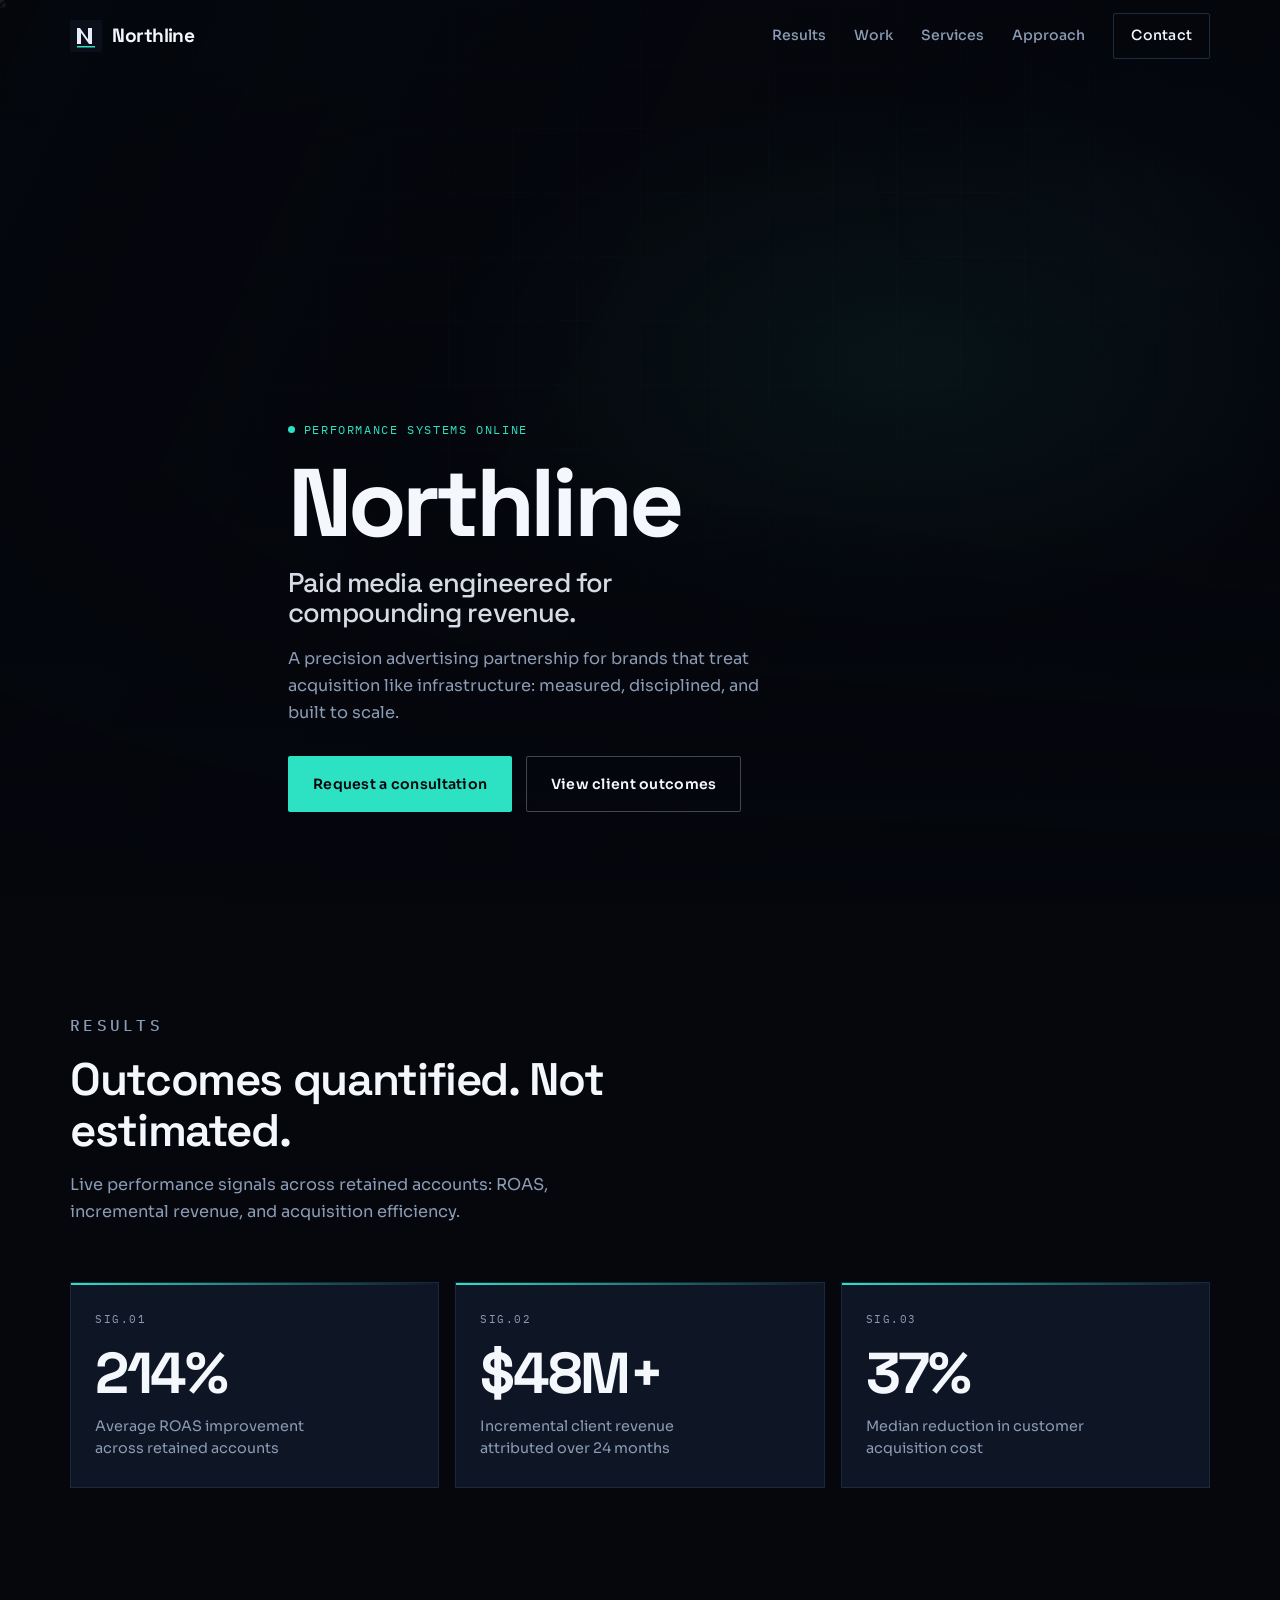
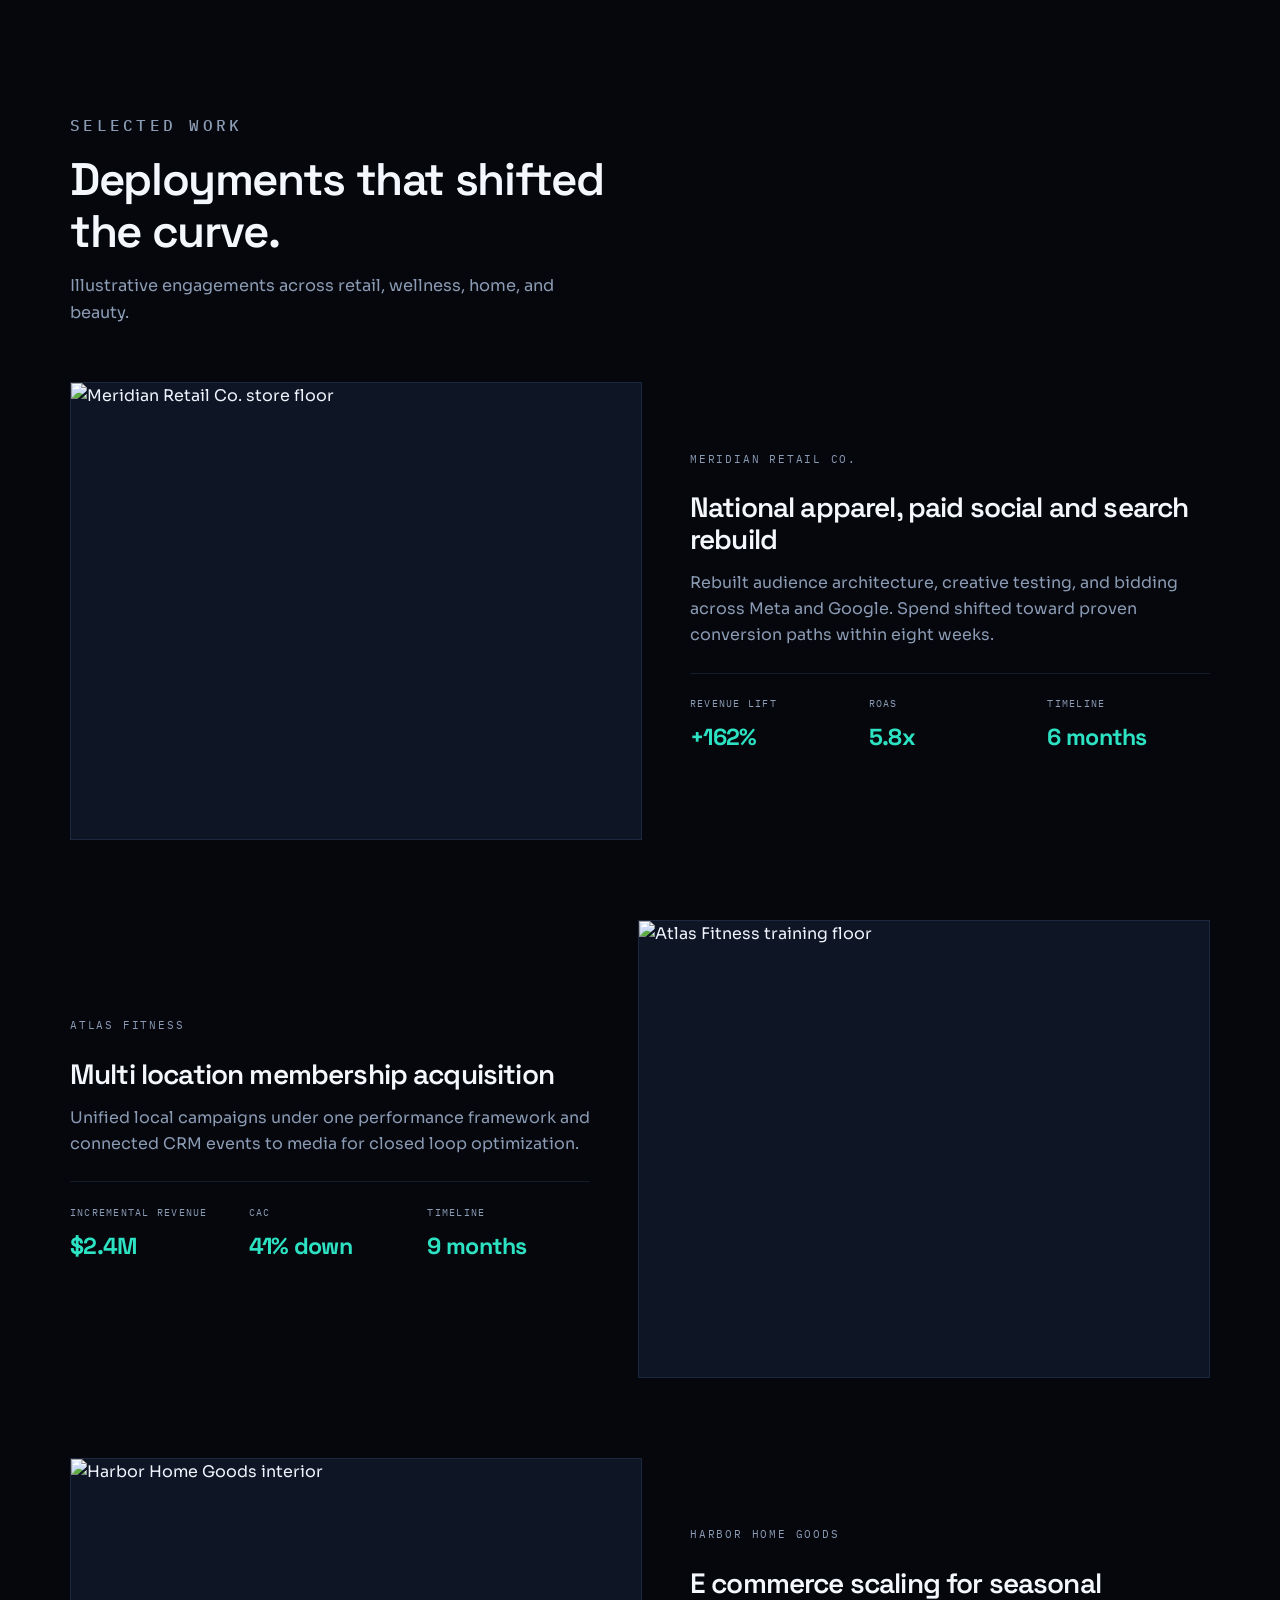
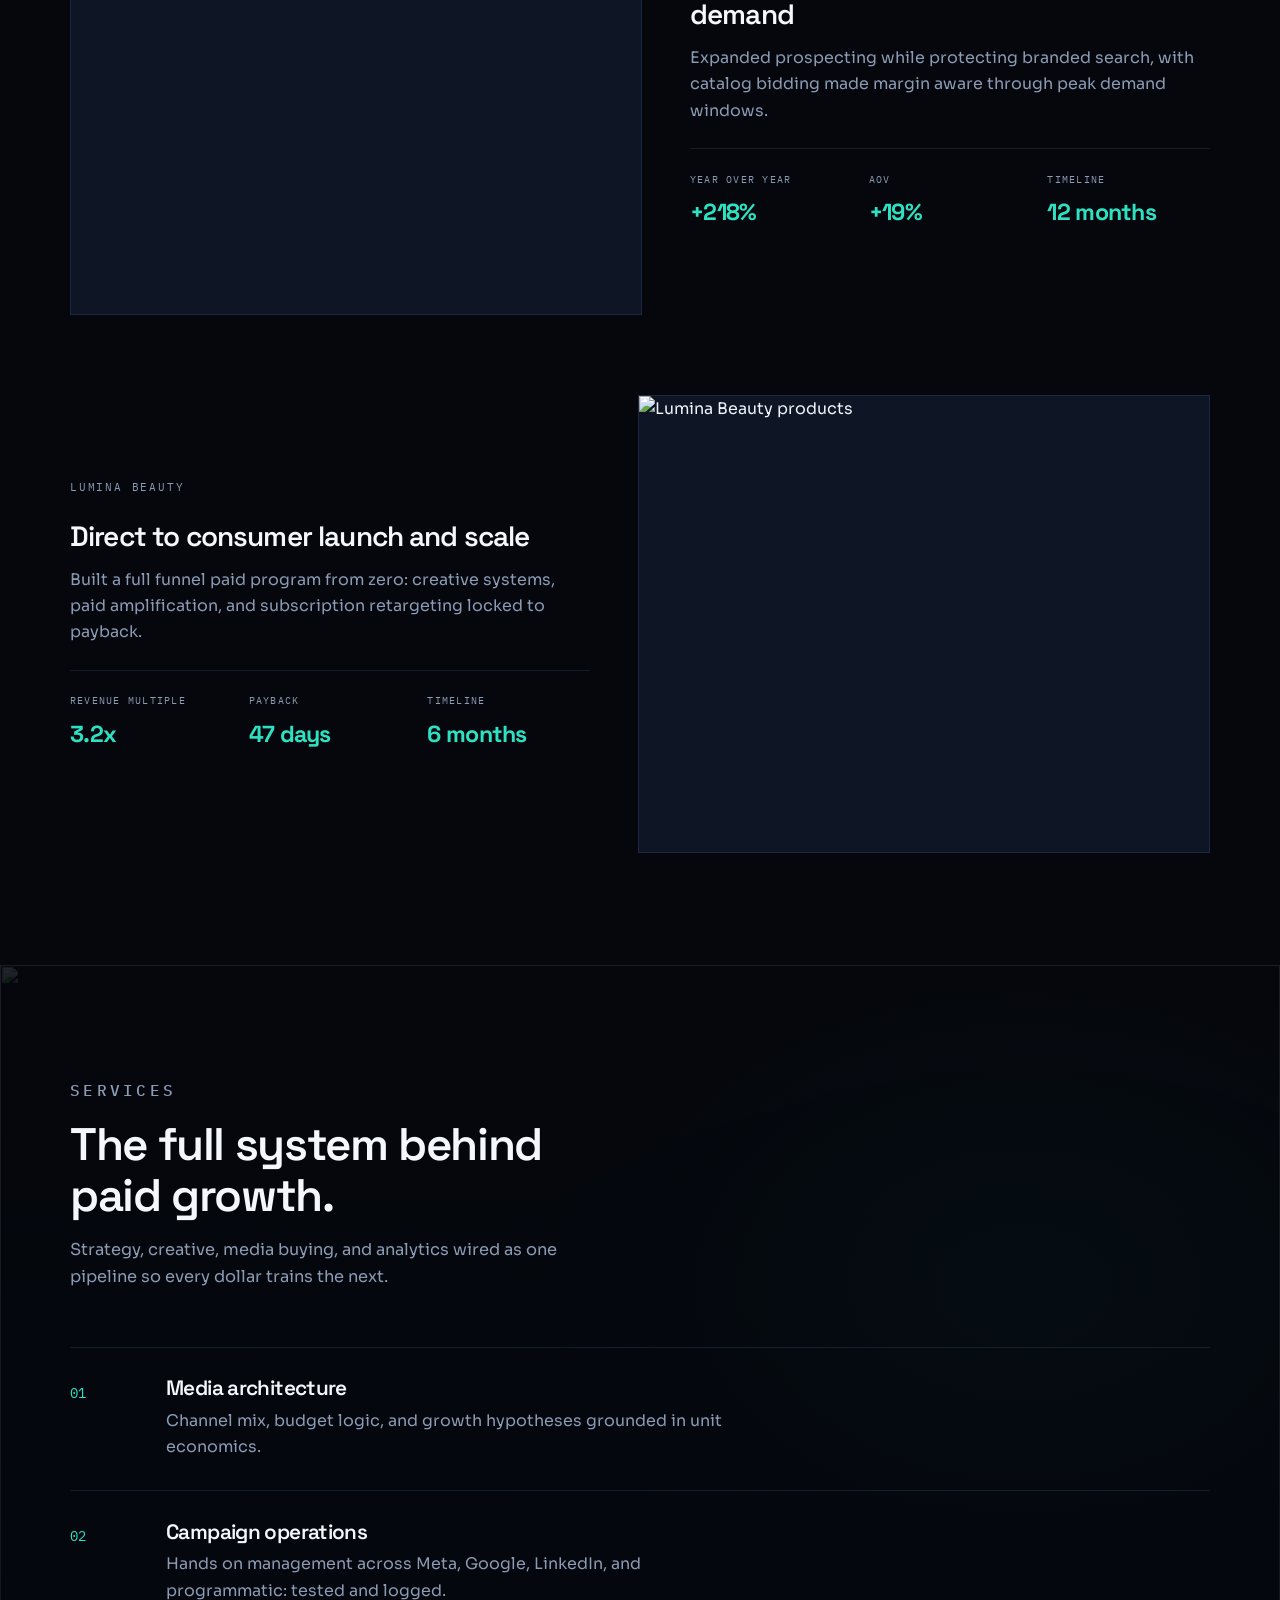
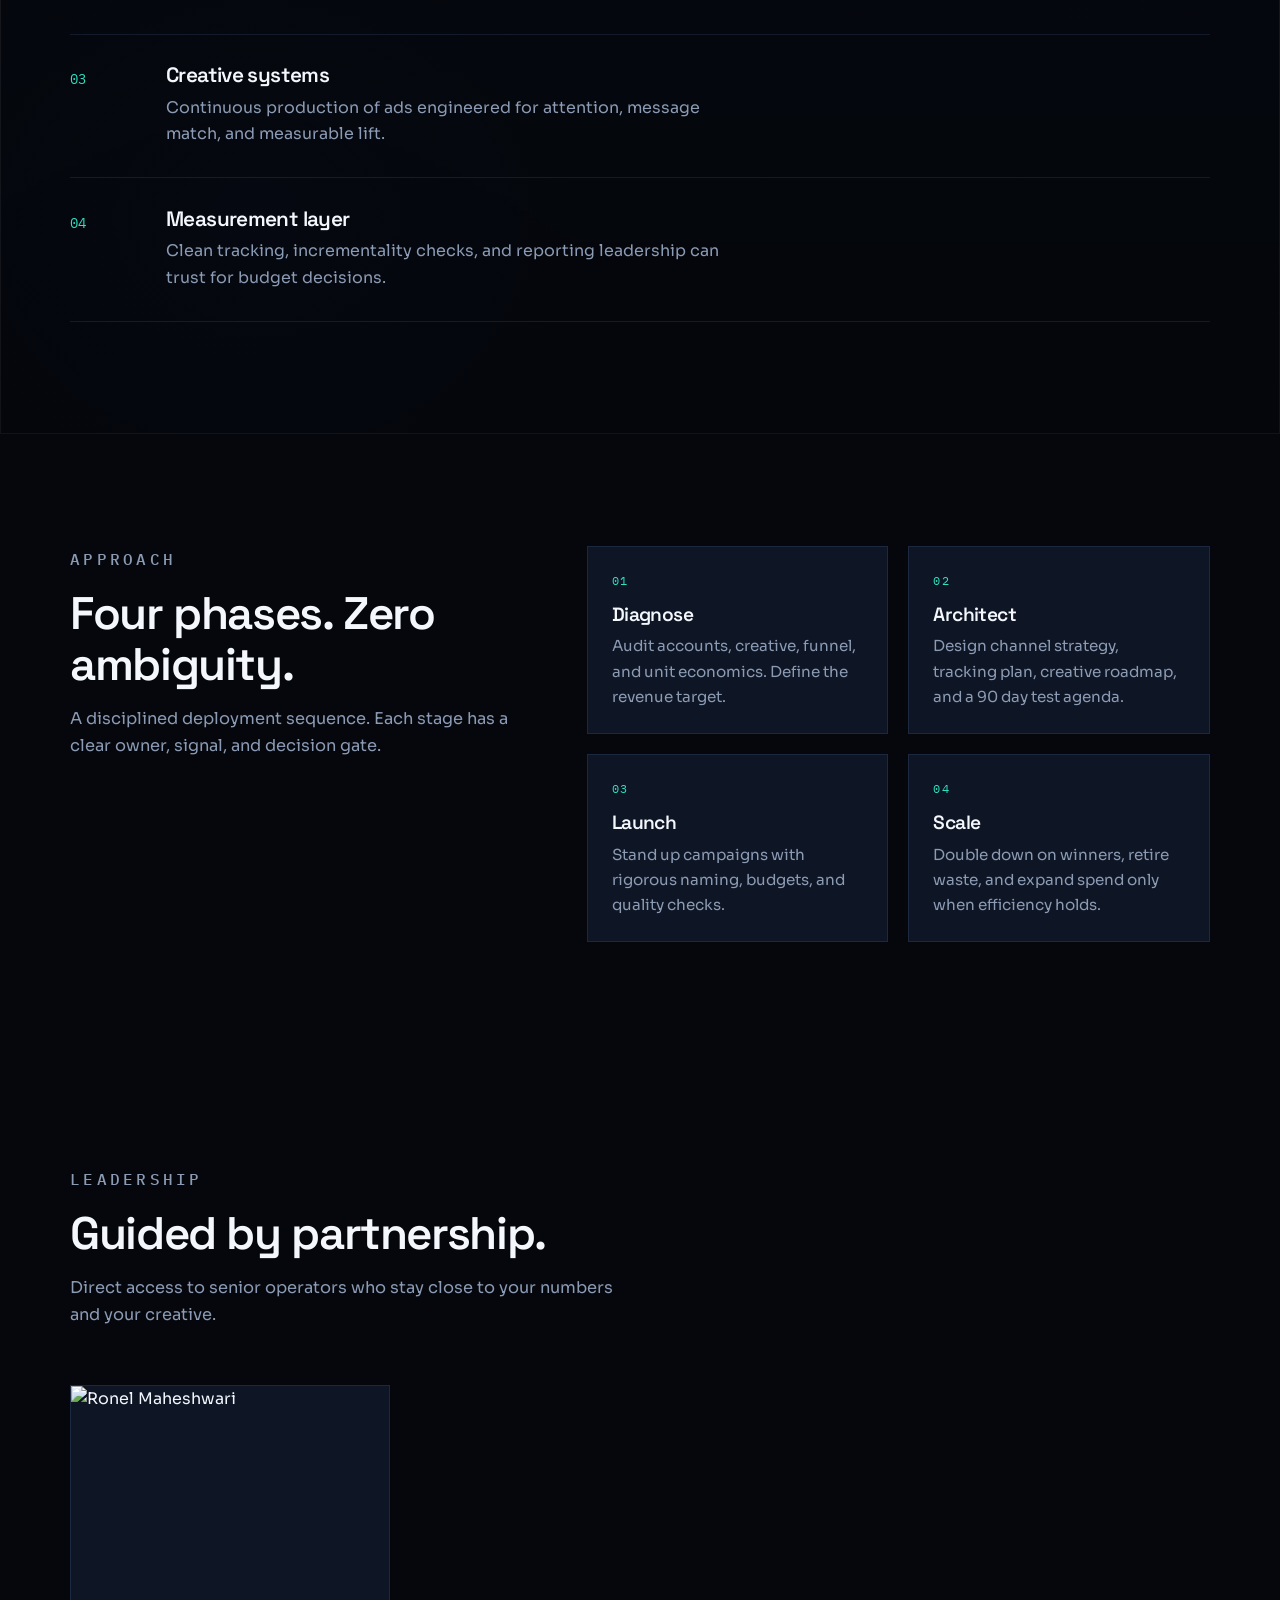
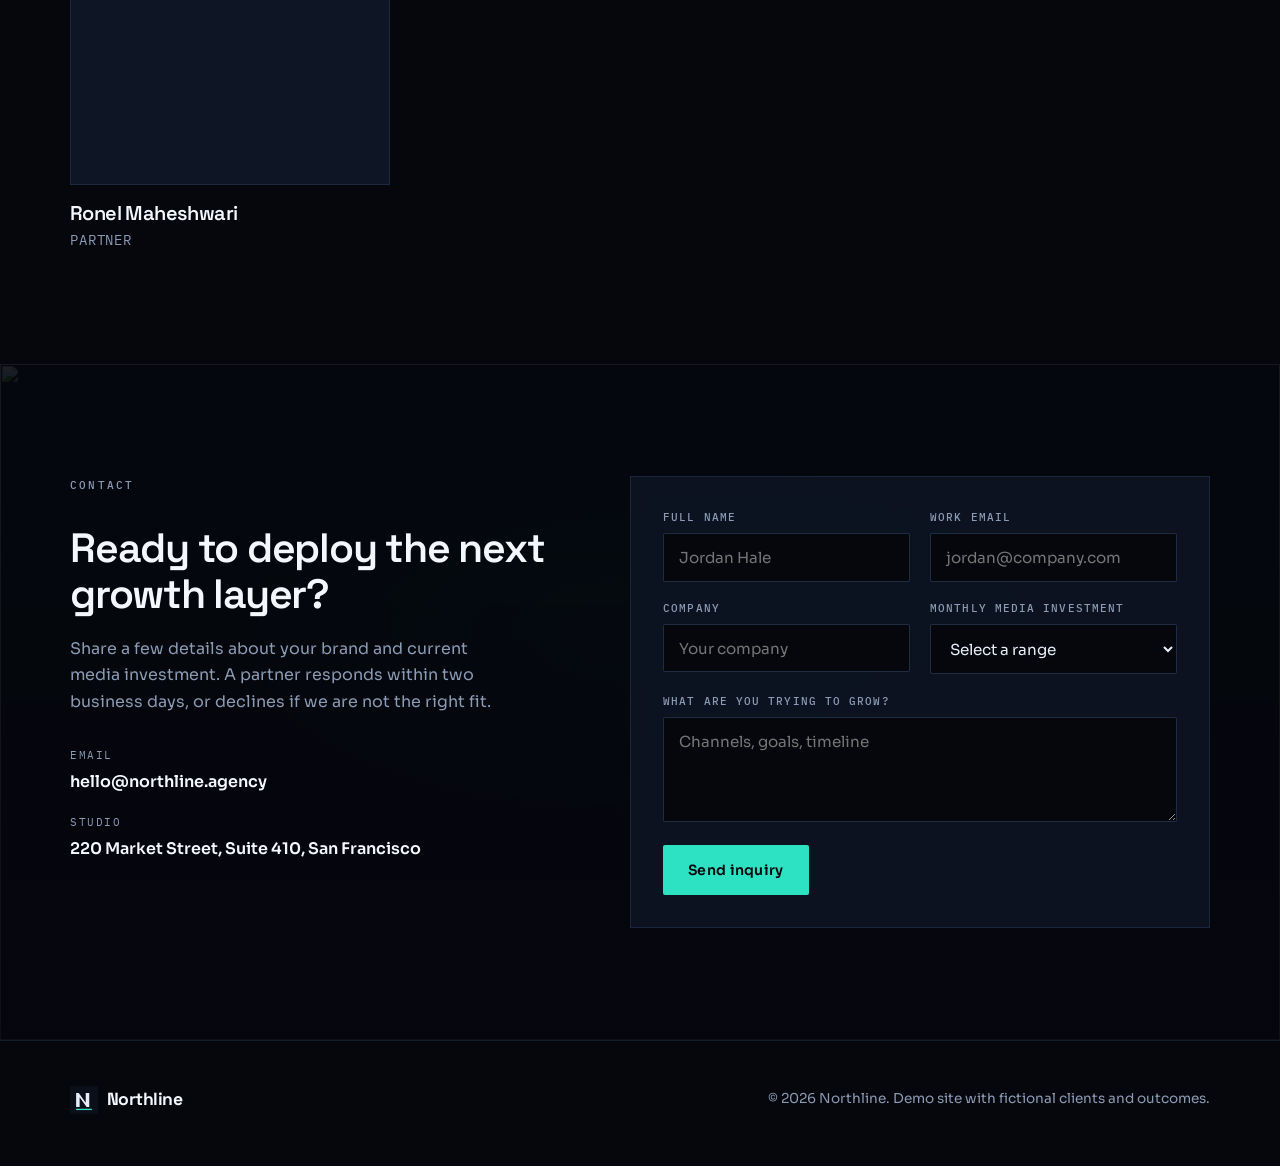
==== commit 4490c335: "Restore pre-green cyan tech look with Earth imagery and keep later edits. Co-authored-by: Cursor <cu" ====
--- a/index.html
+++ b/index.html
@@ -11,7 +11,7 @@
     <link rel="preconnect" href="https://fonts.googleapis.com" />
     <link rel="preconnect" href="https://fonts.gstatic.com" crossorigin />
     <link
-      href="https://fonts.googleapis.com/css2?family=Manrope:wght@400;500;600;700;800&display=swap"
+      href="https://fonts.googleapis.com/css2?family=IBM+Plex+Mono:wght@400;500&family=Sora:wght@400;500;600;700&family=Space+Grotesk:wght@500;600;700&display=swap"
       rel="stylesheet"
     />
     <link rel="stylesheet" href="css/styles.css" />
@@ -20,12 +20,15 @@
   <body>
     <div class="page-loader" aria-hidden="true">
       <div class="loader-inner">
-        <span class="loader-name">Northline</span>
+        <span class="loader-mark">N</span>
+        <span class="loader-name">NORTHLINE</span>
         <span class="loader-bar"></span>
       </div>
     </div>
 
+    <div class="grid-bg" aria-hidden="true"></div>
     <div class="scroll-progress" aria-hidden="true"></div>
+
     <a class="skip-link" href="#main">Skip to content</a>
 
     <header class="site-header" id="top">
@@ -62,7 +65,7 @@
         <div class="hero-media" aria-hidden="true">
           <img
             class="hero-image"
-            src="https://images.unsplash.com/photo-1519501025264-65ba15a82390?auto=format&fit=crop&w=2400&q=85"
+            src="https://images.unsplash.com/photo-1614730321146-b6fa6a46bcb4?auto=format&fit=crop&w=2400&q=90"
             alt=""
             width="2400"
             height="1600"
@@ -71,12 +74,16 @@
         </div>
 
         <div class="container hero-content">
+          <p class="hero-status" data-fade>
+            <span class="status-dot" aria-hidden="true"></span>
+            Performance systems online
+          </p>
           <p class="brand-lockup" data-split>Northline</p>
           <h1 id="hero-title" class="hero-headline" data-reveal-lines>
-            Advertising built for lasting growth.
+            Paid media engineered for compounding revenue.
           </h1>
           <p class="hero-lede" data-fade>
-            A performance marketing partnership for brands that measure success by revenue, efficiency, and trust.
+            A precision advertising partnership for brands that treat acquisition like infrastructure: measured, disciplined, and built to scale.
           </p>
           <div class="hero-actions" data-fade>
             <a class="btn btn-primary" href="#contact">Request a consultation</a>
@@ -89,22 +96,25 @@
         <div class="container">
           <div class="section-intro reveal">
             <p class="eyebrow">Results</p>
-            <h2 id="results-title">Outcomes leadership can stand behind.</h2>
-            <p>
-              Clear attribution, disciplined spending, and growth that holds up in the boardroom.
+            <h2 id="results-title">Outcomes quantified. Not estimated.</h2>
+            <p>
+              Live performance signals across retained accounts: ROAS, incremental revenue, and acquisition efficiency.
             </p>
           </div>
 
           <div class="metrics-row" role="list">
             <article class="metric reveal" role="listitem">
+              <p class="metric-code">SIG.01</p>
               <p class="metric-value" data-count="214" data-suffix="%">0%</p>
               <p class="metric-label">Average ROAS improvement across retained accounts</p>
             </article>
             <article class="metric reveal" role="listitem">
+              <p class="metric-code">SIG.02</p>
               <p class="metric-value" data-count="48" data-prefix="$" data-suffix="M+">$0</p>
               <p class="metric-label">Incremental client revenue attributed over 24 months</p>
             </article>
             <article class="metric reveal" role="listitem">
+              <p class="metric-code">SIG.03</p>
               <p class="metric-value" data-count="37" data-suffix="%">0%</p>
               <p class="metric-label">Median reduction in customer acquisition cost</p>
             </article>
@@ -116,7 +126,7 @@
         <div class="container">
           <div class="section-intro reveal">
             <p class="eyebrow">Selected work</p>
-            <h2 id="work-title">Partnerships that changed the trajectory.</h2>
+            <h2 id="work-title">Deployments that shifted the curve.</h2>
             <p>
               Illustrative engagements across retail, wellness, home, and beauty.
             </p>
@@ -225,7 +235,7 @@
       <section class="section services-section" id="services" aria-labelledby="services-title">
         <div class="section-bg" aria-hidden="true">
           <img
-            src="https://images.unsplash.com/photo-1480714378408-67cf0d13bc1b?auto=format&fit=crop&w=2400&q=85"
+            src="https://images.unsplash.com/photo-1446776653964-20c1d3a81b06?auto=format&fit=crop&w=2400&q=90"
             alt=""
             width="2400"
             height="1600"
@@ -237,9 +247,9 @@
         <div class="container">
           <div class="section-intro reveal">
             <p class="eyebrow">Services</p>
-            <h2 id="services-title">Everything required to run ads that compound.</h2>
-            <p>
-              Strategy, creative, media buying, and analytics operated as one system.
+            <h2 id="services-title">The full system behind paid growth.</h2>
+            <p>
+              Strategy, creative, media buying, and analytics wired as one pipeline so every dollar trains the next.
             </p>
           </div>
 
@@ -247,15 +257,15 @@
             <li class="service reveal">
               <span class="service-index">01</span>
               <div>
-                <h3>Paid media strategy</h3>
-                <p>Channel mix, budget architecture, and growth plans grounded in unit economics.</p>
+                <h3>Media architecture</h3>
+                <p>Channel mix, budget logic, and growth hypotheses grounded in unit economics.</p>
               </div>
             </li>
             <li class="service reveal">
               <span class="service-index">02</span>
               <div>
                 <h3>Campaign operations</h3>
-                <p>Hands on management across Meta, Google, LinkedIn, and programmatic with disciplined testing.</p>
+                <p>Hands on management across Meta, Google, LinkedIn, and programmatic: tested and logged.</p>
               </div>
             </li>
             <li class="service reveal">
@@ -268,7 +278,7 @@
             <li class="service reveal">
               <span class="service-index">04</span>
               <div>
-                <h3>Measurement and attribution</h3>
+                <h3>Measurement layer</h3>
                 <p>Clean tracking, incrementality checks, and reporting leadership can trust for budget decisions.</p>
               </div>
             </li>
@@ -280,9 +290,9 @@
         <div class="container approach-grid">
           <div class="section-intro reveal">
             <p class="eyebrow">Approach</p>
-            <h2 id="approach-title">A calm process behind ambitious growth.</h2>
-            <p>
-              We move quickly without chaos. Each phase has a clear owner, deliverable, and decision gate.
+            <h2 id="approach-title">Four phases. Zero ambiguity.</h2>
+            <p>
+              A disciplined deployment sequence. Each stage has a clear owner, signal, and decision gate.
             </p>
           </div>
 
@@ -342,7 +352,7 @@
       <section class="section contact-section" id="contact" aria-labelledby="contact-title">
         <div class="section-bg" aria-hidden="true">
           <img
-            src="https://images.unsplash.com/photo-1477959858617-67f85cf4f1df?auto=format&fit=crop&w=2400&q=85"
+            src="https://images.unsplash.com/photo-1451187580459-43490279c0fa?auto=format&fit=crop&w=2400&q=90"
             alt=""
             width="2400"
             height="1600"
@@ -354,7 +364,7 @@
         <div class="container contact-grid">
           <div class="contact-copy reveal">
             <p class="eyebrow">Contact</p>
-            <h2 id="contact-title">Tell us where growth should go next.</h2>
+            <h2 id="contact-title">Ready to deploy the next growth layer?</h2>
             <p>
               Share a few details about your brand and current media investment. A partner responds within two business days, or declines if we are not the right fit.
             </p>
--- a/css/styles.css
+++ b/css/styles.css
@@ -1,19 +1,23 @@
 :root {
-  --navy: #0b1524;
-  --navy-deep: #07101c;
-  --panel: #111c2e;
-  --text: #eef2f7;
-  --muted: #9aa8bc;
-  --gold: #c4a35a;
-  --gold-soft: #d4b87a;
-  --line: rgba(238, 242, 247, 0.12);
-  --line-strong: rgba(238, 242, 247, 0.2);
-  --white: #ffffff;
-  --danger: #e07070;
+  --void: #05070d;
+  --ink: #0a0f1a;
+  --panel: #0e1524;
+  --line: rgba(120, 180, 255, 0.12);
+  --line-strong: rgba(120, 180, 255, 0.22);
+  --text: #e8eef8;
+  --muted: #8b9bb4;
+  --cyan: #2de2c2;
+  --cyan-dim: #1aa890;
+  --blue: #4f8cff;
+  --white: #f4f7fc;
+  --danger: #ff6b7a;
   --header-h: 72px;
-  --container: 1120px;
-  --font: "Manrope", sans-serif;
-  --ease: cubic-bezier(0.22, 1, 0.36, 1);
+  --container: 1140px;
+  --font-display: "Space Grotesk", sans-serif;
+  --font-body: "Sora", sans-serif;
+  --font-mono: "IBM Plex Mono", monospace;
+  --ease: cubic-bezier(0.16, 1, 0.3, 1);
+  --ease-tech: cubic-bezier(0.2, 0.8, 0.2, 1);
 }
 
 *,
@@ -47,9 +51,9 @@
 
 body {
   margin: 0;
-  font-family: var(--font);
+  font-family: var(--font-body);
   color: var(--text);
-  background: var(--navy-deep);
+  background: var(--void);
   line-height: 1.65;
   -webkit-font-smoothing: antialiased;
   overflow-x: hidden;
@@ -60,7 +64,7 @@
 }
 
 ::selection {
-  background: rgba(196, 163, 90, 0.35);
+  background: rgba(45, 226, 194, 0.28);
   color: var(--white);
 }
 
@@ -84,9 +88,9 @@
 h1,
 h2,
 h3 {
-  font-family: var(--font);
-  font-weight: 700;
-  line-height: 1.15;
+  font-family: var(--font-display);
+  font-weight: 600;
+  line-height: 1.12;
   letter-spacing: -0.03em;
   margin: 0;
 }
@@ -96,7 +100,7 @@
 }
 
 .container {
-  width: min(100% - 2.75rem, var(--container));
+  width: min(100% - 3rem, var(--container));
   margin-inline: auto;
 }
 
@@ -106,13 +110,27 @@
   top: -100%;
   z-index: 10000;
   padding: 0.75rem 1rem;
-  background: var(--gold);
-  color: var(--navy-deep);
-  font-weight: 700;
+  background: var(--cyan);
+  color: var(--void);
+  font-weight: 600;
 }
 
 .skip-link:focus {
   top: 1rem;
+}
+
+.grid-bg {
+  position: fixed;
+  inset: 0;
+  z-index: 0;
+  pointer-events: none;
+  background:
+    radial-gradient(ellipse 70% 50% at 15% -10%, rgba(45, 226, 194, 0.07), transparent 55%),
+    radial-gradient(ellipse 55% 45% at 95% 20%, rgba(79, 140, 255, 0.06), transparent 50%),
+    linear-gradient(rgba(120, 180, 255, 0.03) 1px, transparent 1px),
+    linear-gradient(90deg, rgba(120, 180, 255, 0.03) 1px, transparent 1px);
+  background-size: auto, auto, 64px 64px, 64px 64px;
+  mask-image: radial-gradient(ellipse 90% 70% at 50% 30%, black 20%, transparent 75%);
 }
 
 .scroll-progress {
@@ -122,8 +140,16 @@
   height: 2px;
   width: 0%;
   z-index: 200;
-  background: linear-gradient(90deg, var(--gold), #f0e2b8);
+  background: linear-gradient(90deg, var(--cyan), var(--blue));
   pointer-events: none;
+}
+
+main,
+.site-header,
+.site-footer,
+.page-loader {
+  position: relative;
+  z-index: 1;
 }
 
 /* Loader */
@@ -133,8 +159,8 @@
   z-index: 9999;
   display: grid;
   place-items: center;
-  background: var(--navy-deep);
-  transition: opacity 0.7s var(--ease), visibility 0.7s;
+  background: var(--void);
+  transition: opacity 0.65s var(--ease-tech), visibility 0.65s;
 }
 
 .page-loader.is-done {
@@ -144,39 +170,48 @@
 }
 
 .loader-inner {
-  text-align: center;
+  display: flex;
+  flex-direction: column;
+  align-items: center;
+  gap: 0.65rem;
+}
+
+.loader-mark {
+  font-family: var(--font-display);
+  font-size: 2.75rem;
+  font-weight: 700;
+  color: var(--cyan);
+  letter-spacing: -0.04em;
 }
 
 .loader-name {
-  display: block;
-  font-size: 1.35rem;
-  font-weight: 700;
-  letter-spacing: 0.18em;
-  text-transform: uppercase;
-  color: var(--white);
-  margin-bottom: 1.25rem;
+  font-family: var(--font-mono);
+  font-size: 0.78rem;
+  letter-spacing: 0.35em;
+  color: var(--text);
 }
 
 .loader-bar {
   display: block;
-  width: 96px;
+  width: 120px;
   height: 2px;
-  margin-inline: auto;
-  background: rgba(196, 163, 90, 0.2);
+  margin-top: 0.5rem;
+  background: rgba(45, 226, 194, 0.15);
+  position: relative;
   overflow: hidden;
 }
 
 .loader-bar::after {
   content: "";
-  display: block;
-  height: 100%;
-  background: var(--gold);
+  position: absolute;
+  inset: 0;
+  background: var(--cyan);
   transform: scaleX(0);
   transform-origin: left;
-  animation: load 1.2s var(--ease) forwards;
-}
-
-@keyframes load {
+  animation: loader-bar 1.25s var(--ease-tech) forwards;
+}
+
+@keyframes loader-bar {
   to {
     transform: scaleX(1);
   }
@@ -191,12 +226,12 @@
   display: flex;
   align-items: center;
   border-bottom: 1px solid transparent;
-  transition: background 0.35s, border-color 0.35s, backdrop-filter 0.35s;
+  transition: background 0.4s, border-color 0.4s, backdrop-filter 0.4s;
 }
 
 .site-header.is-scrolled {
-  background: rgba(7, 16, 28, 0.88);
-  backdrop-filter: blur(14px);
+  background: rgba(5, 7, 13, 0.82);
+  backdrop-filter: blur(16px) saturate(1.2);
   border-bottom-color: var(--line);
 }
 
@@ -204,7 +239,7 @@
   display: flex;
   align-items: center;
   justify-content: space-between;
-  width: min(100% - 2.75rem, var(--container));
+  width: min(100% - 3rem, var(--container));
   margin-inline: auto;
 }
 
@@ -221,9 +256,10 @@
 }
 
 .brand-name {
+  font-family: var(--font-display);
   font-weight: 700;
-  font-size: 1.15rem;
-  letter-spacing: -0.02em;
+  font-size: 1.2rem;
+  letter-spacing: -0.03em;
   color: var(--white);
 }
 
@@ -234,7 +270,7 @@
 }
 
 .nav-links a {
-  font-size: 0.92rem;
+  font-size: 0.88rem;
   font-weight: 500;
   color: var(--muted);
   transition: color 0.25s;
@@ -264,7 +300,7 @@
   width: 22px;
   height: 1.5px;
   background: var(--white);
-  transition: transform 0.3s var(--ease), opacity 0.3s;
+  transition: transform 0.35s var(--ease), opacity 0.3s;
 }
 
 .nav-toggle[aria-expanded="true"] span:nth-child(1) {
@@ -284,14 +320,15 @@
   display: inline-flex;
   align-items: center;
   justify-content: center;
-  padding: 0.9rem 1.45rem;
-  font-family: var(--font);
-  font-size: 0.9rem;
+  padding: 0.95rem 1.5rem;
+  font-family: var(--font-body);
+  font-size: 0.88rem;
   font-weight: 600;
+  letter-spacing: 0.02em;
   border: 1px solid transparent;
-  border-radius: 4px;
+  border-radius: 2px;
   cursor: pointer;
-  transition: transform 0.3s var(--ease), background 0.25s, border-color 0.25s, color 0.25s;
+  transition: transform 0.4s var(--ease), background 0.3s, border-color 0.3s, color 0.3s;
 }
 
 .btn:hover {
@@ -299,35 +336,36 @@
 }
 
 .btn-primary {
-  background: var(--gold);
-  color: var(--navy-deep);
+  background: var(--cyan);
+  color: var(--void);
 }
 
 .btn-primary:hover {
-  background: var(--gold-soft);
+  background: #5aedd0;
 }
 
 .btn-ghost {
   background: transparent;
   color: var(--white);
-  border-color: rgba(255, 255, 255, 0.35);
+  border-color: rgba(232, 238, 248, 0.28);
 }
 
 .btn-ghost:hover {
-  border-color: var(--gold-soft);
-  color: var(--gold-soft);
+  border-color: var(--cyan);
+  color: var(--cyan);
 }
 
 .btn-nav {
   background: transparent;
   color: var(--white) !important;
-  border: 1px solid rgba(255, 255, 255, 0.3);
-  padding: 0.6rem 1rem;
+  border: 1px solid var(--line-strong);
+  padding: 0.65rem 1.05rem;
 }
 
 .btn-nav:hover {
-  border-color: var(--gold);
-  color: var(--gold) !important;
+  border-color: var(--cyan);
+  color: var(--cyan) !important;
+  background: rgba(45, 226, 194, 0.06);
   transform: none;
 }
 
@@ -346,20 +384,21 @@
   position: absolute;
   inset: 0;
   z-index: 0;
+  overflow: hidden;
 }
 
 .hero-image {
   width: 100%;
-  height: 115%;
+  height: 120%;
   object-fit: cover;
-  object-position: center 40%;
-  transform: scale(1.08);
-  animation: hero-in 2.4s var(--ease) 0.2s forwards;
+  object-position: center 45%;
   will-change: transform;
-  filter: brightness(0.95) contrast(1.05) saturate(1.1);
-}
-
-@keyframes hero-in {
+  transform: scale(1.1);
+  animation: hero-settle 2.6s var(--ease-tech) 0.35s forwards;
+  filter: saturate(1.15) contrast(1.08) brightness(0.85);
+}
+
+@keyframes hero-settle {
   to {
     transform: scale(1.02);
   }
@@ -369,30 +408,72 @@
   position: absolute;
   inset: 0;
   background:
-    linear-gradient(105deg, rgba(7, 16, 28, 0.88) 0%, rgba(7, 16, 28, 0.55) 48%, rgba(7, 16, 28, 0.35) 100%),
-    linear-gradient(0deg, rgba(7, 16, 28, 0.85) 0%, transparent 45%);
+    linear-gradient(115deg, rgba(5, 7, 13, 0.88) 0%, rgba(5, 7, 13, 0.55) 45%, rgba(5, 7, 13, 0.4) 100%),
+    linear-gradient(0deg, rgba(5, 7, 13, 0.9) 0%, transparent 48%),
+    radial-gradient(ellipse 60% 50% at 70% 40%, rgba(45, 226, 194, 0.12), transparent 60%);
 }
 
 .hero-content {
   position: relative;
   z-index: 1;
-  max-width: 40rem;
+  max-width: 44rem;
+}
+
+.hero-status {
+  display: inline-flex;
+  align-items: center;
+  gap: 0.55rem;
+  font-family: var(--font-mono);
+  font-size: 0.72rem;
+  letter-spacing: 0.14em;
+  text-transform: uppercase;
+  color: var(--cyan);
+  margin-bottom: 1.25rem;
+  opacity: 0;
+  transform: translateY(12px);
+  transition: opacity 0.7s var(--ease-tech), transform 0.7s var(--ease-tech);
+}
+
+.hero-status.is-in {
+  opacity: 1;
+  transform: translateY(0);
+}
+
+.status-dot {
+  width: 7px;
+  height: 7px;
+  border-radius: 50%;
+  background: var(--cyan);
+  animation: pulse-dot 2s ease-out infinite;
+}
+
+@keyframes pulse-dot {
+  0% {
+    box-shadow: 0 0 0 0 rgba(45, 226, 194, 0.5);
+  }
+  70% {
+    box-shadow: 0 0 0 8px rgba(45, 226, 194, 0);
+  }
+  100% {
+    box-shadow: 0 0 0 0 rgba(45, 226, 194, 0);
+  }
 }
 
 .brand-lockup {
-  font-weight: 800;
-  font-size: clamp(2.8rem, 8vw, 5.5rem);
+  font-family: var(--font-display);
+  font-weight: 700;
+  font-size: clamp(3rem, 9vw, 6rem);
   letter-spacing: -0.045em;
-  line-height: 0.95;
-  color: var(--white);
-  margin: 0 0 1.15rem;
+  line-height: 0.92;
+  margin-bottom: 1.25rem;
+  color: var(--white);
 }
 
 .brand-lockup .char {
   display: inline-block;
   opacity: 0;
-  transform: translateY(35%);
-  transition: opacity 0.7s var(--ease), transform 0.7s var(--ease);
+  transform: translateY(45%);
+  transition: opacity 0.7s var(--ease-tech), transform 0.7s var(--ease-tech);
 }
 
 .brand-lockup.is-in .char {
@@ -401,11 +482,11 @@
 }
 
 .hero-headline {
-  font-size: clamp(1.35rem, 2.6vw, 1.85rem);
-  font-weight: 600;
-  max-width: 22ch;
-  margin-bottom: 1rem;
-  color: rgba(238, 242, 247, 0.95);
+  font-size: clamp(1.25rem, 2.5vw, 1.7rem);
+  font-weight: 500;
+  max-width: 26ch;
+  margin-bottom: 1.1rem;
+  color: rgba(232, 238, 248, 0.92);
   overflow: hidden;
 }
 
@@ -417,7 +498,7 @@
 .hero-headline .line-inner {
   display: block;
   transform: translateY(110%);
-  transition: transform 0.9s var(--ease);
+  transition: transform 0.95s var(--ease-tech);
 }
 
 .hero-headline.is-in .line-inner {
@@ -425,13 +506,13 @@
 }
 
 .hero-lede {
-  font-size: 1.05rem;
-  color: rgba(238, 242, 247, 0.78);
-  max-width: 38ch;
-  margin-bottom: 1.75rem;
+  font-size: 1.02rem;
+  color: var(--muted);
+  max-width: 40ch;
+  margin-bottom: 1.85rem;
   opacity: 0;
   transform: translateY(16px);
-  transition: opacity 0.8s var(--ease), transform 0.8s var(--ease);
+  transition: opacity 0.8s var(--ease-tech), transform 0.8s var(--ease-tech);
 }
 
 .hero-actions {
@@ -440,7 +521,7 @@
   gap: 0.85rem;
   opacity: 0;
   transform: translateY(16px);
-  transition: opacity 0.8s var(--ease), transform 0.8s var(--ease);
+  transition: opacity 0.8s var(--ease-tech), transform 0.8s var(--ease-tech);
 }
 
 .hero-lede.is-in,
@@ -451,33 +532,35 @@
 
 /* Sections */
 .section {
-  padding: 6.5rem 0;
+  padding: 7rem 0;
   position: relative;
+  z-index: 1;
 }
 
 .section-intro {
   max-width: 34rem;
-  margin-bottom: 3rem;
+  margin-bottom: 3.5rem;
 }
 
 .eyebrow {
-  font-size: 0.75rem;
-  font-weight: 700;
-  letter-spacing: 0.16em;
+  font-family: var(--font-mono);
+  font-size: 0.7rem;
+  font-weight: 500;
+  letter-spacing: 0.2em;
   text-transform: uppercase;
-  color: var(--gold);
-  margin-bottom: 0.9rem;
+  color: var(--cyan);
+  margin-bottom: 0.95rem;
 }
 
 .section-intro h2 {
-  font-size: clamp(1.85rem, 3.5vw, 2.75rem);
-  margin-bottom: 0.95rem;
+  font-size: clamp(1.85rem, 3.8vw, 2.85rem);
+  margin-bottom: 1rem;
   color: var(--white);
 }
 
 .section-intro p {
   color: var(--muted);
-  font-size: 1.05rem;
+  font-size: 1.02rem;
 }
 
 .section-bg {
@@ -491,19 +574,22 @@
   width: 100%;
   height: 100%;
   object-fit: cover;
-  filter: brightness(0.55) contrast(1.1) saturate(1.15);
+  filter: saturate(1.2) contrast(1.05) brightness(0.55);
 }
 
 .section-bg-veil {
   position: absolute;
   inset: 0;
   background:
-    linear-gradient(180deg, rgba(7, 16, 28, 0.82) 0%, rgba(7, 16, 28, 0.88) 100%),
-    linear-gradient(90deg, rgba(7, 16, 28, 0.7), transparent 55%);
+    linear-gradient(180deg, rgba(5, 7, 13, 0.78) 0%, rgba(5, 7, 13, 0.88) 100%),
+    radial-gradient(ellipse 70% 60% at 80% 30%, rgba(45, 226, 194, 0.14), transparent 55%),
+    radial-gradient(ellipse 50% 50% at 20% 80%, rgba(79, 140, 255, 0.12), transparent 50%);
 }
 
 .contact-veil {
-  background: linear-gradient(180deg, rgba(7, 16, 28, 0.88), rgba(7, 16, 28, 0.92));
+  background:
+    linear-gradient(180deg, rgba(5, 7, 13, 0.82), rgba(5, 7, 13, 0.9)),
+    radial-gradient(ellipse 60% 50% at 50% 40%, rgba(45, 226, 194, 0.1), transparent 60%);
 }
 
 .services-section .container,
@@ -516,26 +602,52 @@
 .metrics-row {
   display: grid;
   grid-template-columns: repeat(3, 1fr);
-  gap: 0;
-  border-top: 1px solid var(--line-strong);
+  gap: 1rem;
 }
 
 .metric {
-  padding: 2.25rem 1.75rem 2.25rem 0;
-  border-right: 1px solid var(--line);
-}
-
-.metric:last-child {
-  border-right: 0;
-  padding-right: 0;
-}
-
-.metric:not(:first-child) {
-  padding-left: 1.75rem;
+  padding: 1.75rem 1.5rem;
+  background: var(--panel);
+  border: 1px solid var(--line);
+  position: relative;
+  overflow: hidden;
+  transition: border-color 0.35s, transform 0.45s var(--ease);
+}
+
+.metric::before {
+  content: "";
+  position: absolute;
+  top: 0;
+  left: 0;
+  right: 0;
+  height: 2px;
+  background: linear-gradient(90deg, var(--cyan), transparent);
+  transform: scaleX(0);
+  transform-origin: left;
+  transition: transform 0.6s var(--ease-tech);
+}
+
+.metric.is-visible::before,
+.metric:hover::before {
+  transform: scaleX(1);
+}
+
+.metric:hover {
+  border-color: var(--line-strong);
+  transform: translateY(-3px);
+}
+
+.metric-code {
+  font-family: var(--font-mono);
+  font-size: 0.68rem;
+  letter-spacing: 0.14em;
+  color: var(--muted);
+  margin-bottom: 1rem;
 }
 
 .metric-value {
-  font-weight: 800;
+  font-family: var(--font-display);
+  font-weight: 700;
   font-size: clamp(2.5rem, 4.5vw, 3.75rem);
   letter-spacing: -0.04em;
   line-height: 1;
@@ -545,21 +657,22 @@
 
 .metric-label {
   color: var(--muted);
-  font-size: 0.95rem;
+  font-size: 0.9rem;
   max-width: 22ch;
+  line-height: 1.5;
 }
 
 /* Cases */
 .case-list {
   display: flex;
   flex-direction: column;
-  gap: 4.5rem;
+  gap: 5rem;
 }
 
 .case {
   display: grid;
   grid-template-columns: 1.1fr 1fr;
-  gap: 2.75rem;
+  gap: 3rem;
   align-items: center;
 }
 
@@ -574,64 +687,67 @@
 .case-media {
   overflow: hidden;
   aspect-ratio: 5 / 4;
-  border-radius: 6px;
   background: var(--panel);
+  border: 1px solid var(--line);
 }
 
 .case-media img {
   width: 100%;
   height: 100%;
   object-fit: cover;
-  transition: transform 1.1s var(--ease);
+  filter: saturate(0.85) contrast(1.05);
+  transition: transform 1.2s var(--ease-tech), filter 0.6s;
 }
 
 .case:hover .case-media img {
-  transform: scale(1.04);
+  transform: scale(1.05);
+  filter: saturate(1) contrast(1.05);
 }
 
 .case-client {
-  font-size: 0.75rem;
-  font-weight: 700;
-  letter-spacing: 0.14em;
+  font-family: var(--font-mono);
+  font-size: 0.7rem;
+  letter-spacing: 0.16em;
   text-transform: uppercase;
-  color: var(--gold);
-  margin-bottom: 0.6rem;
+  color: var(--cyan);
+  margin-bottom: 0.7rem;
 }
 
 .case-body h3 {
-  font-size: clamp(1.3rem, 2.2vw, 1.7rem);
-  margin-bottom: 0.85rem;
+  font-size: clamp(1.35rem, 2.2vw, 1.75rem);
+  margin-bottom: 0.9rem;
   color: var(--white);
 }
 
 .case-body > p {
   color: var(--muted);
-  margin-bottom: 1.35rem;
+  margin-bottom: 1.5rem;
 }
 
 .case-stats {
   display: grid;
-  grid-template-columns: repeat(3, 1fr);
+  grid-template-columns: repeat(3, minmax(0, 1fr));
   gap: 1rem;
-  padding-top: 1.25rem;
+  padding-top: 1.35rem;
   border-top: 1px solid var(--line);
 }
 
 .case-stats dt {
-  font-size: 0.7rem;
-  font-weight: 600;
-  letter-spacing: 0.08em;
+  font-family: var(--font-mono);
+  font-size: 0.65rem;
+  letter-spacing: 0.12em;
   text-transform: uppercase;
   color: var(--muted);
-  margin-bottom: 0.3rem;
+  margin-bottom: 0.35rem;
 }
 
 .case-stats dd {
   margin: 0;
+  font-family: var(--font-display);
   font-weight: 700;
-  font-size: 1.35rem;
-  letter-spacing: -0.02em;
-  color: var(--white);
+  font-size: 1.45rem;
+  letter-spacing: -0.03em;
+  color: var(--cyan);
 }
 
 /* Services */
@@ -641,25 +757,32 @@
 
 .service {
   display: grid;
-  grid-template-columns: 4rem 1fr;
-  gap: 1.25rem;
-  padding: 1.65rem 0;
+  grid-template-columns: 4.5rem 1fr;
+  gap: 1.5rem;
+  padding: 1.85rem 0;
   border-top: 1px solid var(--line);
+  transition: padding-left 0.45s var(--ease-tech), background 0.3s;
 }
 
 .service:last-child {
   border-bottom: 1px solid var(--line);
 }
 
+.service:hover {
+  padding-left: 0.75rem;
+  background: rgba(45, 226, 194, 0.03);
+}
+
 .service-index {
-  font-weight: 700;
-  color: var(--gold);
-  padding-top: 0.15rem;
+  font-family: var(--font-mono);
+  font-size: 0.9rem;
+  color: var(--cyan);
+  padding-top: 0.2rem;
 }
 
 .service h3 {
-  font-size: 1.25rem;
-  margin-bottom: 0.4rem;
+  font-size: 1.3rem;
+  margin-bottom: 0.45rem;
   color: var(--white);
 }
 
@@ -671,40 +794,47 @@
 /* Approach */
 .approach-grid {
   display: grid;
-  grid-template-columns: 0.9fr 1.1fr;
-  gap: 3rem;
+  grid-template-columns: 0.85fr 1.15fr;
+  gap: 3.5rem;
   align-items: start;
 }
 
 .approach-section .section-intro {
   margin-bottom: 0;
   position: sticky;
-  top: calc(var(--header-h) + 1.5rem);
+  top: calc(var(--header-h) + 1.75rem);
 }
 
 .steps {
   display: grid;
   grid-template-columns: 1fr 1fr;
-  gap: 1.25rem 1.5rem;
+  gap: 1.25rem;
 }
 
 .step {
-  padding: 1.35rem 0 0;
-  border-top: 2px solid var(--gold);
+  padding: 1.5rem;
+  background: var(--panel);
+  border: 1px solid var(--line);
+  transition: border-color 0.35s, transform 0.4s var(--ease);
+}
+
+.step:hover {
+  border-color: rgba(45, 226, 194, 0.35);
+  transform: translateY(-2px);
 }
 
 .step-num {
   display: block;
+  font-family: var(--font-mono);
   font-size: 0.75rem;
-  font-weight: 700;
-  letter-spacing: 0.1em;
-  color: var(--gold);
-  margin-bottom: 0.7rem;
+  letter-spacing: 0.12em;
+  color: var(--cyan);
+  margin-bottom: 0.85rem;
 }
 
 .step h3 {
   font-size: 1.2rem;
-  margin-bottom: 0.45rem;
+  margin-bottom: 0.5rem;
   color: var(--white);
 }
 
@@ -722,23 +852,23 @@
 
 .person-photo {
   overflow: hidden;
-  margin-bottom: 1rem;
+  margin-bottom: 1.1rem;
   aspect-ratio: 4 / 5;
-  border-radius: 6px;
   background: var(--panel);
+  border: 1px solid var(--line);
 }
 
 .person-photo img {
   width: 100%;
   height: 100%;
   object-fit: cover;
-  filter: grayscale(0.2);
-  transition: filter 0.45s, transform 0.8s var(--ease);
+  filter: grayscale(0.35) contrast(1.08);
+  transition: filter 0.55s, transform 0.9s var(--ease-tech);
 }
 
 .person:hover .person-photo img {
-  filter: grayscale(0);
-  transform: scale(1.03);
+  filter: grayscale(0) contrast(1.05);
+  transform: scale(1.04);
 }
 
 .person h3 {
@@ -748,10 +878,11 @@
 }
 
 .person p {
-  color: var(--gold);
-  font-size: 0.9rem;
-  font-weight: 600;
-  letter-spacing: 0.04em;
+  color: var(--muted);
+  font-size: 0.88rem;
+  font-family: var(--font-mono);
+  letter-spacing: 0.06em;
+  text-transform: uppercase;
 }
 
 /* Contact */
@@ -761,39 +892,39 @@
 
 .contact-grid {
   display: grid;
-  grid-template-columns: 1fr 1.1fr;
-  gap: 3rem;
+  grid-template-columns: 1fr 1.15fr;
+  gap: 3.5rem;
   align-items: start;
 }
 
 .contact-copy h2 {
-  margin-bottom: 1rem;
-  font-size: clamp(1.85rem, 3.2vw, 2.5rem);
+  margin-bottom: 1.1rem;
+  font-size: clamp(1.85rem, 3.2vw, 2.6rem);
   color: var(--white);
 }
 
 .contact-copy > p {
   color: var(--muted);
-  margin-bottom: 1.75rem;
+  margin-bottom: 2rem;
   max-width: 36ch;
 }
 
 .contact-details {
   display: flex;
   flex-direction: column;
-  gap: 1rem;
+  gap: 1.15rem;
 }
 
 .contact-details li {
   display: flex;
   flex-direction: column;
-  gap: 0.2rem;
+  gap: 0.25rem;
 }
 
 .contact-details span:first-child {
-  font-size: 0.72rem;
-  font-weight: 700;
-  letter-spacing: 0.12em;
+  font-family: var(--font-mono);
+  font-size: 0.68rem;
+  letter-spacing: 0.14em;
   text-transform: uppercase;
   color: var(--muted);
 }
@@ -806,26 +937,28 @@
 }
 
 .contact-details a:hover {
-  color: var(--gold-soft);
+  color: var(--cyan);
 }
 
 .contact-form {
   display: grid;
   grid-template-columns: 1fr 1fr;
-  gap: 1.1rem;
-  padding: 1.75rem;
-  background: rgba(17, 28, 46, 0.88);
+  gap: 1.15rem 1.25rem;
+  padding: 2rem;
+  background: rgba(14, 21, 36, 0.88);
   border: 1px solid var(--line);
-  border-radius: 6px;
-  backdrop-filter: blur(10px);
+  backdrop-filter: blur(12px);
 }
 
 .contact-form label {
   display: flex;
   flex-direction: column;
   gap: 0.4rem;
-  font-size: 0.8rem;
-  font-weight: 600;
+  font-family: var(--font-mono);
+  font-size: 0.68rem;
+  font-weight: 500;
+  letter-spacing: 0.1em;
+  text-transform: uppercase;
   color: var(--muted);
 }
 
@@ -838,22 +971,25 @@
 .contact-form input,
 .contact-form select,
 .contact-form textarea {
-  font: inherit;
+  font-family: var(--font-body);
   font-size: 0.95rem;
   font-weight: 400;
+  letter-spacing: 0;
+  text-transform: none;
   color: var(--text);
-  padding: 0.8rem 0.9rem;
+  padding: 0.85rem 0.95rem;
   border: 1px solid var(--line-strong);
-  border-radius: 4px;
-  background: rgba(7, 16, 28, 0.7);
-  transition: border-color 0.25s;
+  border-radius: 2px;
+  background: var(--void);
+  transition: border-color 0.25s, box-shadow 0.25s;
 }
 
 .contact-form input:focus,
 .contact-form select:focus,
 .contact-form textarea:focus {
   outline: none;
-  border-color: var(--gold);
+  border-color: var(--cyan);
+  box-shadow: 0 0 0 3px rgba(45, 226, 194, 0.12);
 }
 
 .contact-form select {
@@ -867,9 +1003,12 @@
 
 .form-status {
   margin: 0;
+  font-family: var(--font-body);
   font-size: 0.92rem;
   font-weight: 500;
-  color: var(--gold-soft);
+  letter-spacing: 0;
+  text-transform: none;
+  color: var(--cyan);
 }
 
 .form-status.is-error {
@@ -878,9 +1017,9 @@
 
 /* Footer */
 .site-footer {
-  padding: 2.25rem 0 2.75rem;
+  padding: 2.75rem 0 3.25rem;
   border-top: 1px solid var(--line);
-  background: var(--navy-deep);
+  background: var(--void);
 }
 
 .footer-inner {
@@ -895,19 +1034,23 @@
   display: inline-flex;
   align-items: center;
   gap: 0.55rem;
+  font-family: var(--font-display);
   font-weight: 700;
+  font-size: 1.1rem;
+  letter-spacing: -0.03em;
+  color: var(--white);
 }
 
 .footer-copy {
   color: var(--muted);
-  font-size: 0.88rem;
+  font-size: 0.85rem;
 }
 
 /* Reveals */
 .reveal {
   opacity: 0;
-  transform: translateY(28px);
-  transition: opacity 0.85s var(--ease), transform 0.85s var(--ease);
+  transform: translateY(32px);
+  transition: opacity 0.9s var(--ease-tech), transform 0.9s var(--ease-tech);
 }
 
 .reveal.is-visible {
@@ -920,11 +1063,11 @@
 }
 
 .metric.reveal.is-visible:nth-child(2) {
-  transition-delay: 0.14s;
+  transition-delay: 0.15s;
 }
 
 .metric.reveal.is-visible:nth-child(3) {
-  transition-delay: 0.23s;
+  transition-delay: 0.25s;
 }
 
 .service.reveal.is-visible:nth-child(1) {
@@ -965,22 +1108,11 @@
     grid-template-columns: 1fr;
   }
 
-  .metric,
-  .metric:not(:first-child) {
-    padding: 1.75rem 0;
-    border-right: 0;
-    border-bottom: 1px solid var(--line);
-  }
-
-  .metric:last-child {
-    border-bottom: 0;
-  }
-
   .case,
   .case:nth-child(even) {
     grid-template-columns: 1fr;
     direction: ltr;
-    gap: 1.35rem;
+    gap: 1.5rem;
   }
 
   .approach-grid,
@@ -995,6 +1127,10 @@
 }
 
 @media (max-width: 768px) {
+  .container {
+    width: min(100% - 1.75rem, var(--container));
+  }
+
   .nav-toggle {
     display: flex;
   }
@@ -1005,7 +1141,8 @@
     flex-direction: column;
     justify-content: center;
     gap: 1.5rem;
-    background: rgba(7, 16, 28, 0.97);
+    background: rgba(5, 7, 13, 0.97);
+    backdrop-filter: blur(14px);
     opacity: 0;
     visibility: hidden;
     transition: opacity 0.35s, visibility 0.35s;
@@ -1018,12 +1155,13 @@
 
   .nav-links a {
     font-size: 1.35rem;
-    font-weight: 700;
+    font-family: var(--font-display);
+    font-weight: 600;
     color: var(--white) !important;
   }
 
   .section {
-    padding: 4.5rem 0;
+    padding: 4.75rem 0;
   }
 
   .steps {
@@ -1036,6 +1174,7 @@
 
   .contact-form {
     grid-template-columns: 1fr;
+    padding: 1.35rem;
   }
 
   .hero-actions {
@@ -1059,6 +1198,10 @@
     transform: scale(1);
   }
 
+  .status-dot {
+    animation: none;
+  }
+
   .reveal {
     opacity: 1;
     transform: none;
@@ -1067,6 +1210,7 @@
   .brand-lockup .char,
   .hero-lede,
   .hero-actions,
+  .hero-status,
   .hero-headline .line-inner {
     opacity: 1;
     transform: none;
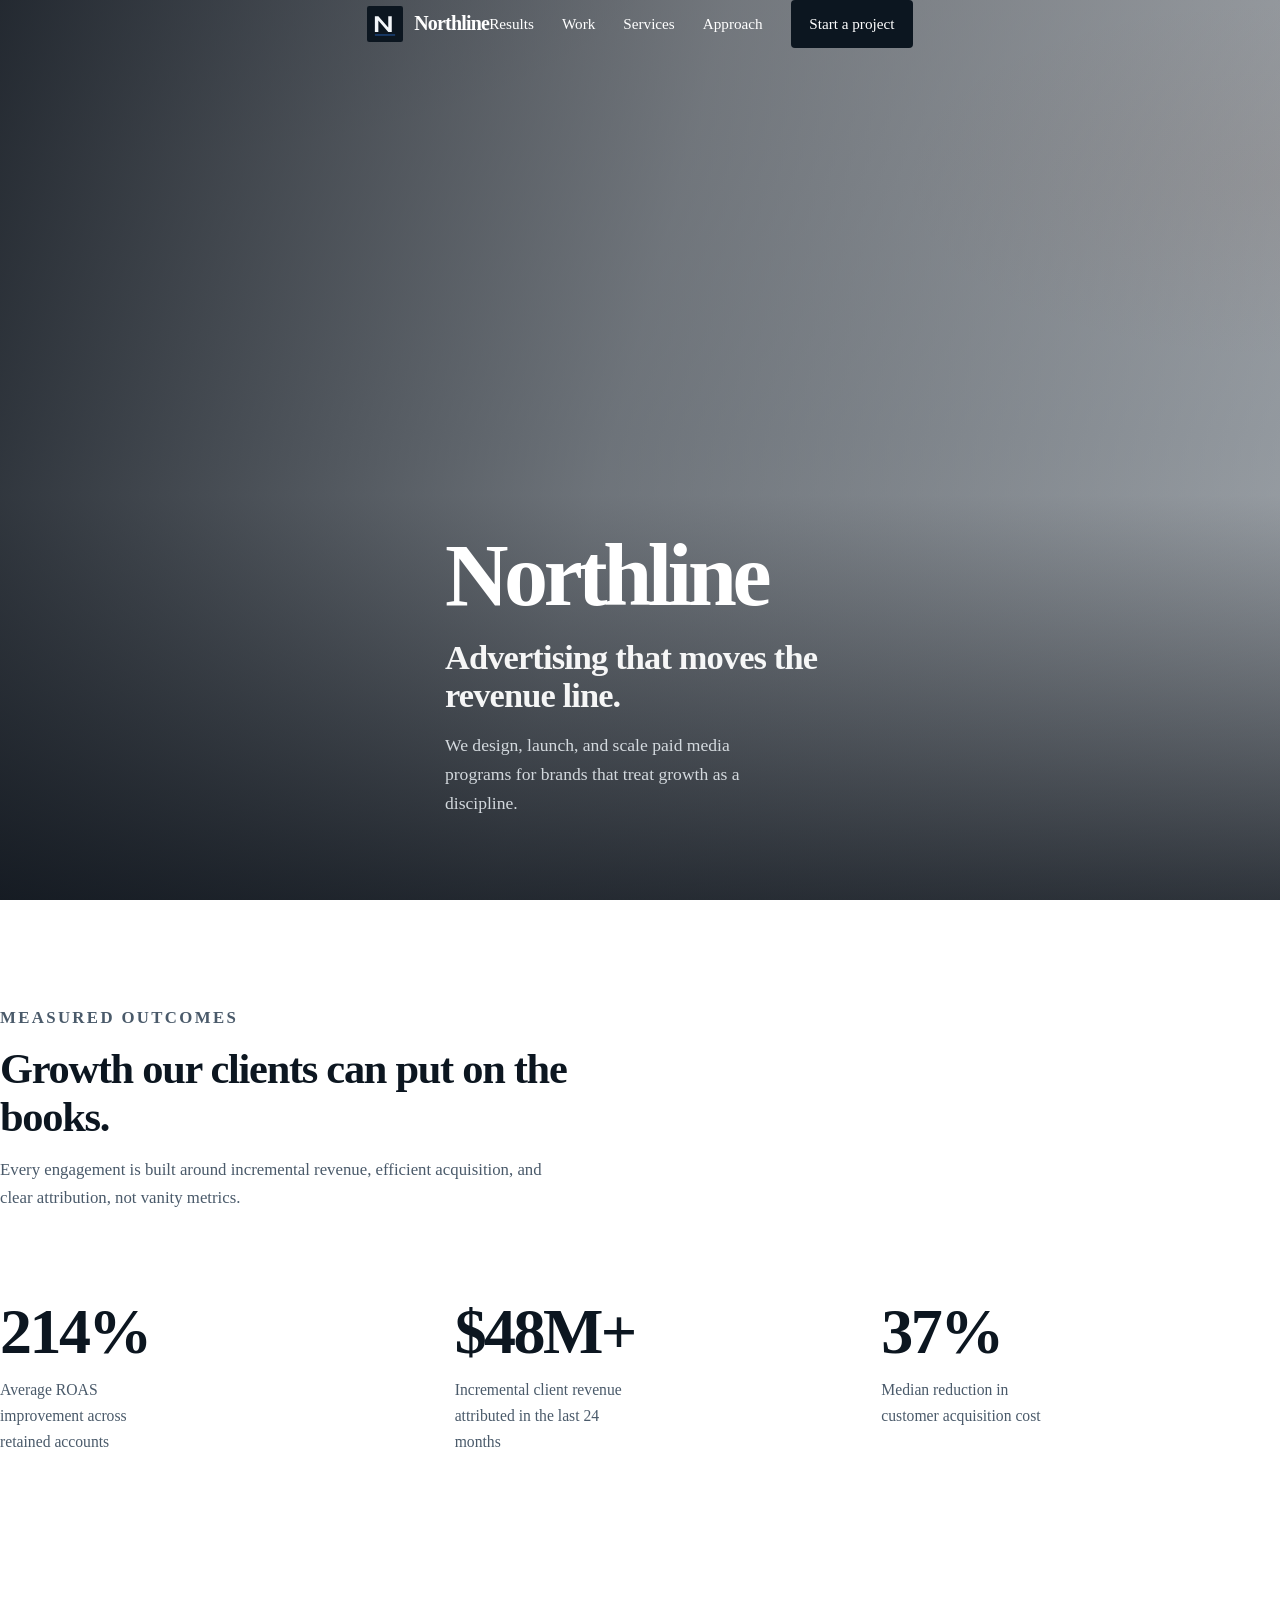
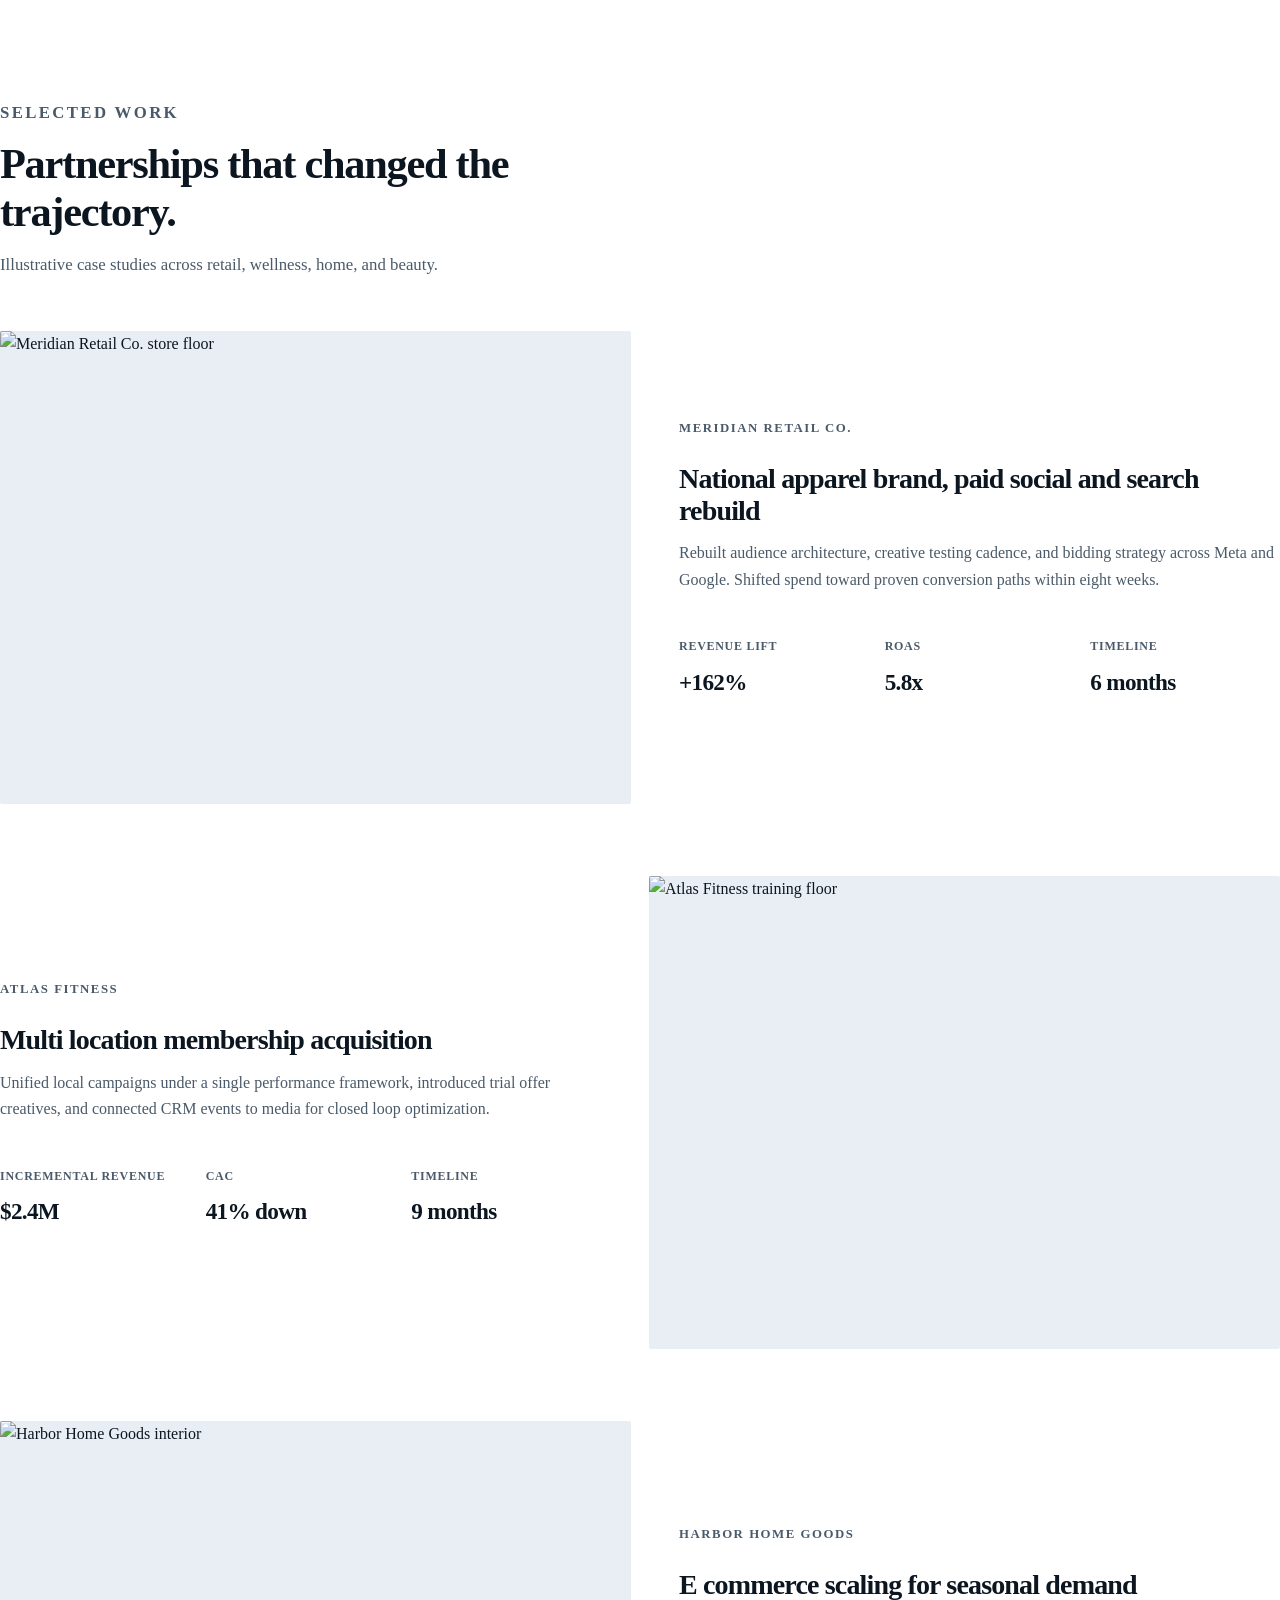
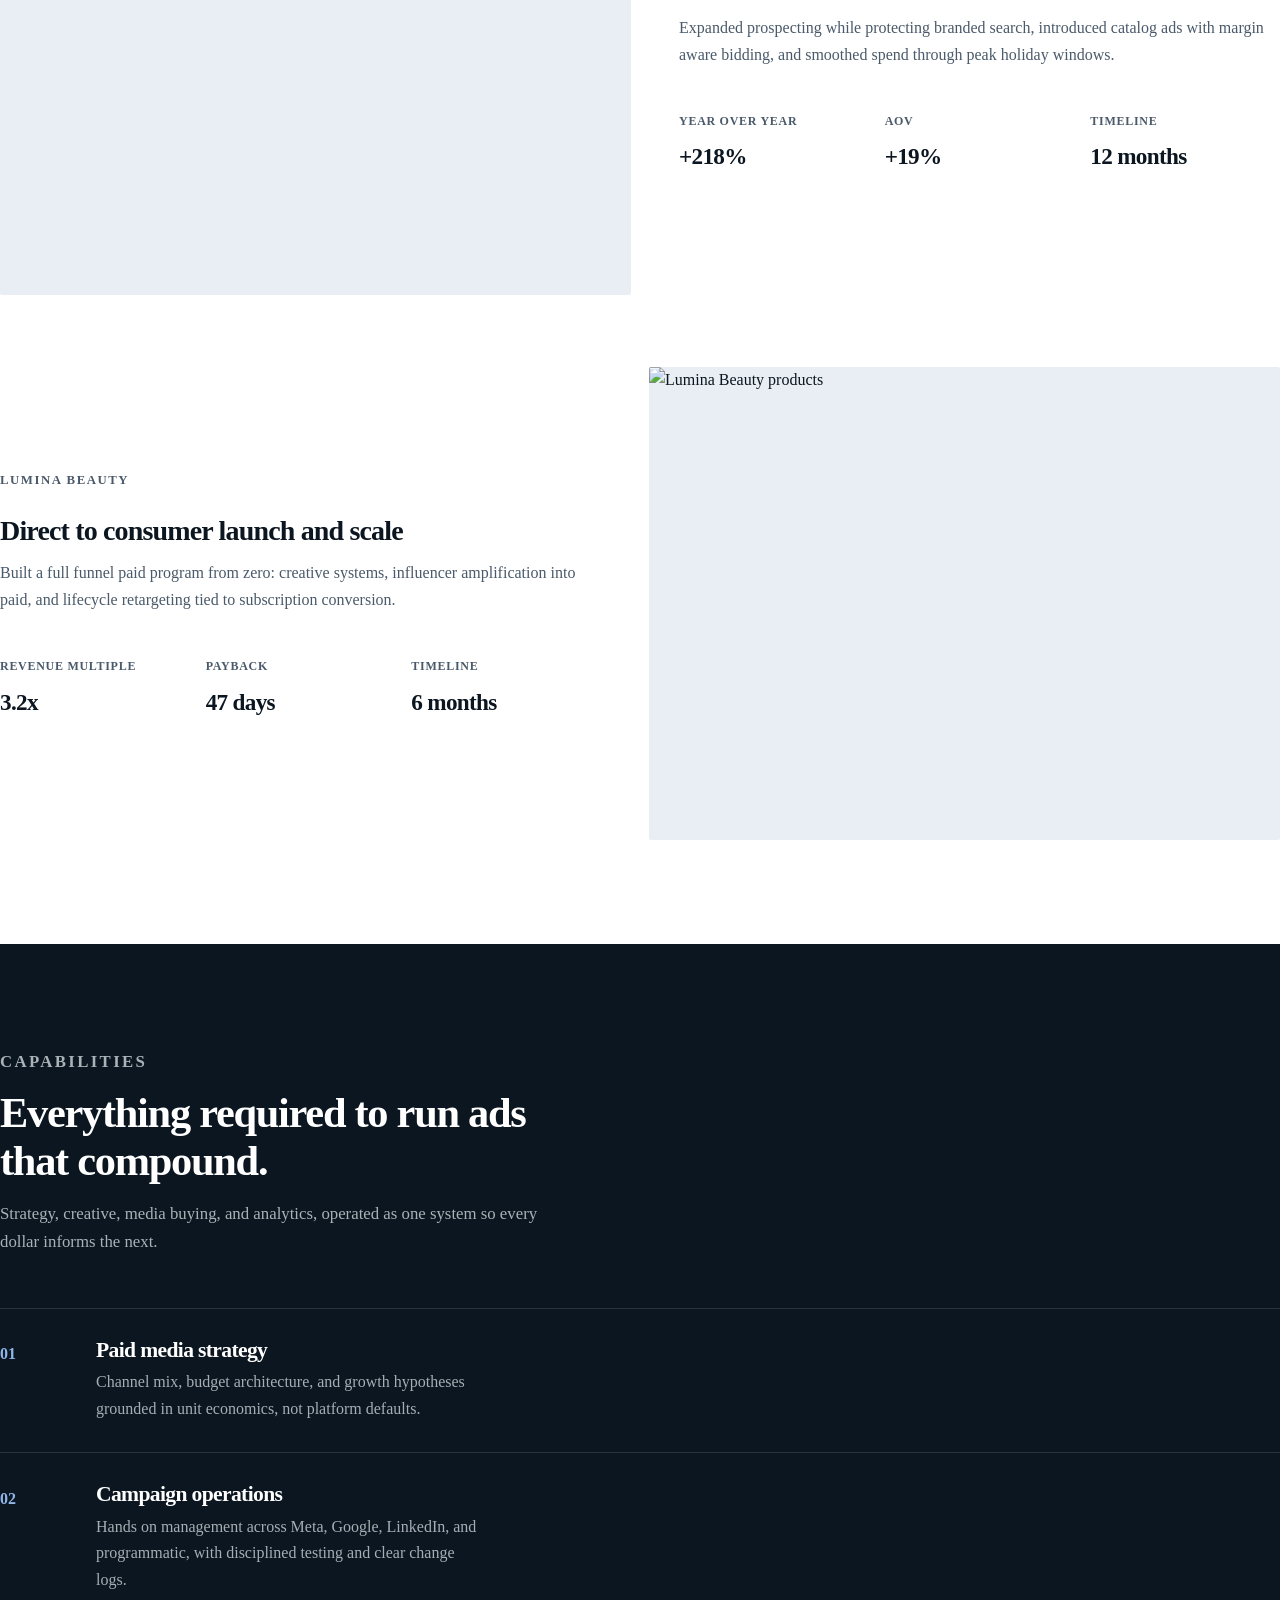
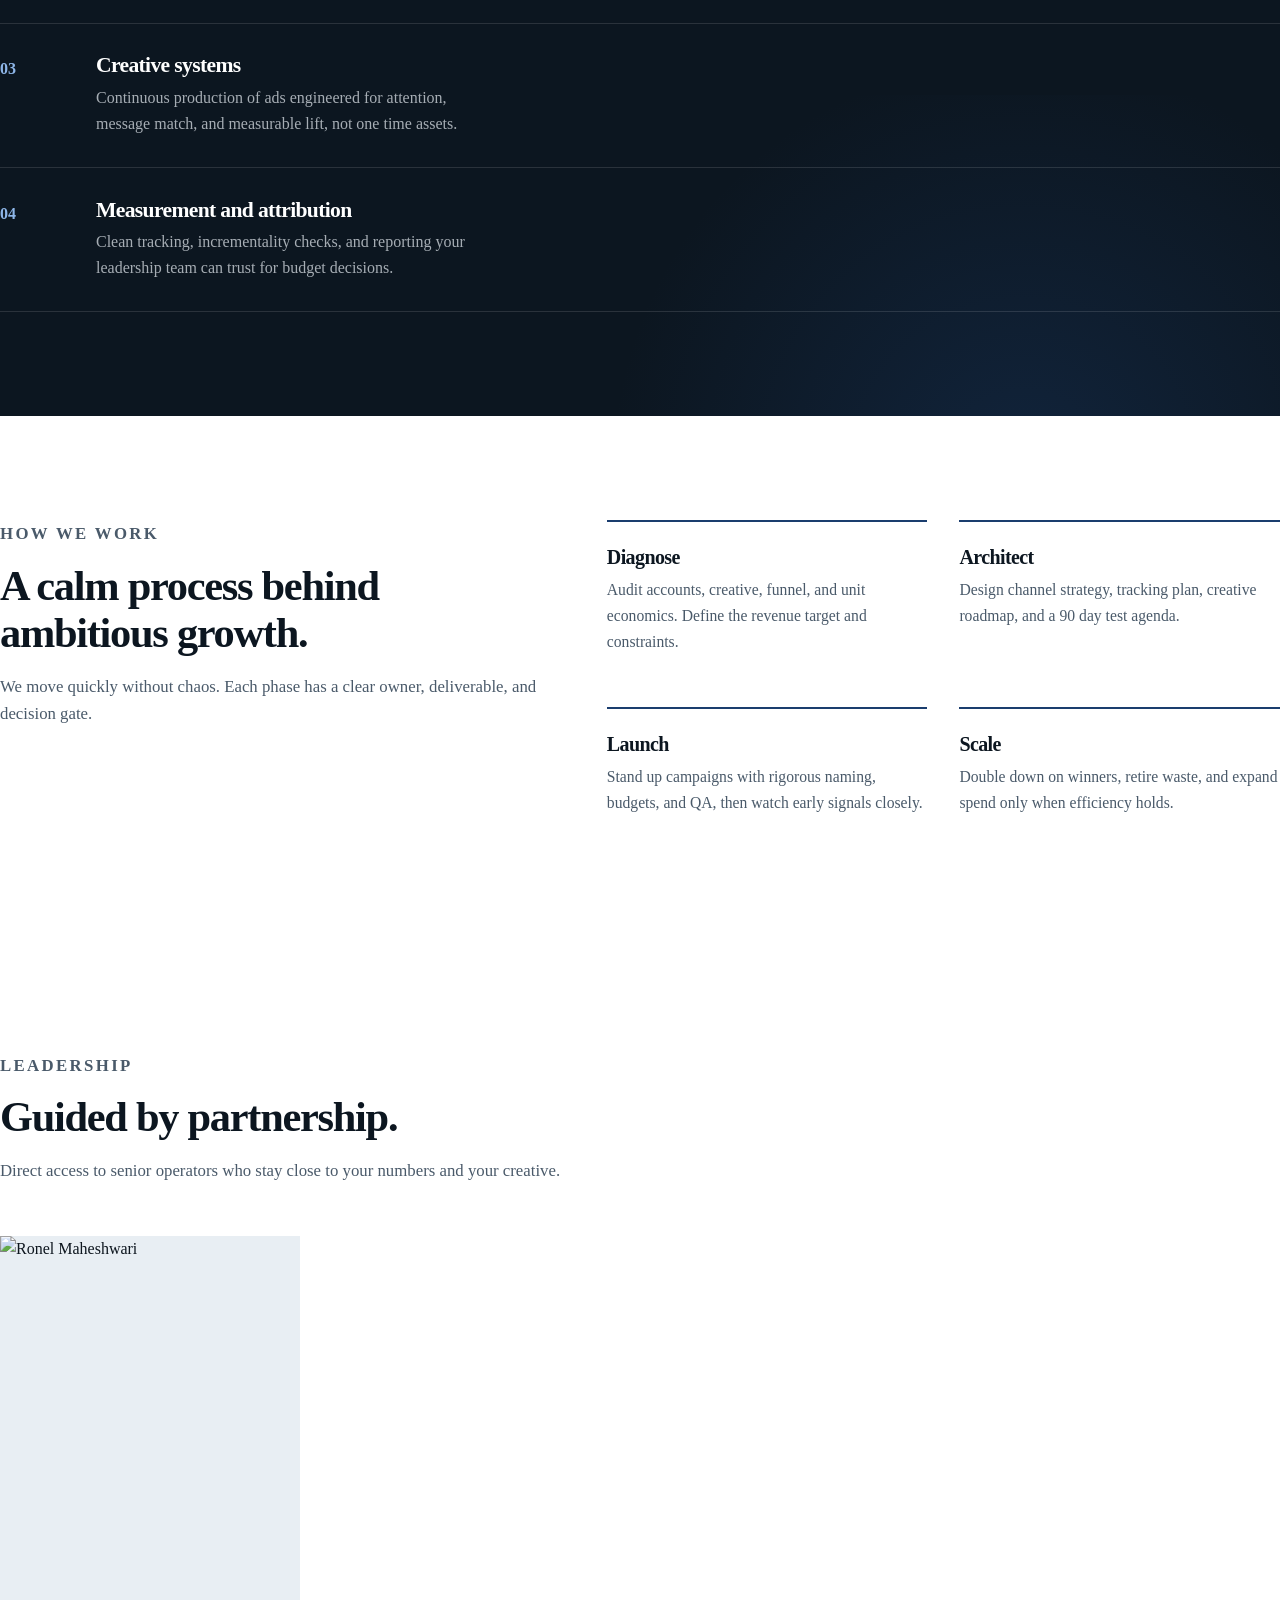
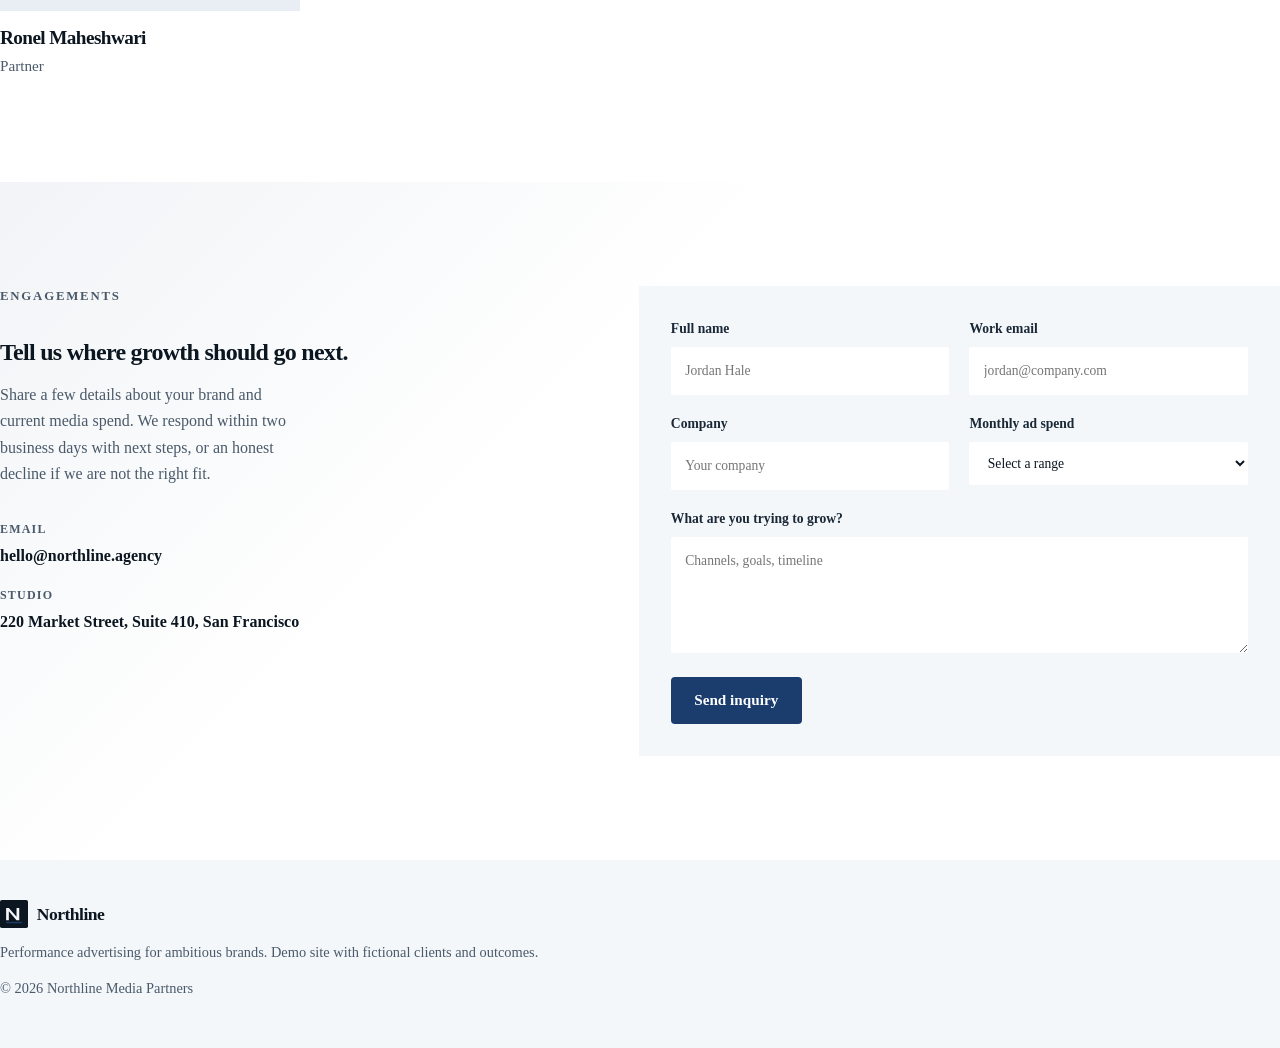
==== commit fcdb6618: "Restore original light Northline look without green black theme. Co-authored-by: Cursor <cursoragent" ====
--- a/index.html
+++ b/index.html
@@ -5,36 +5,25 @@
     <meta name="viewport" content="width=device-width, initial-scale=1.0" />
     <meta
       name="description"
-      content="Northline is a performance marketing partnership. We plan, launch, and scale paid advertising that grows revenue for established brands."
+      content="Northline is a performance marketing agency. We plan, launch, and scale paid advertising that grows revenue for ambitious brands."
     />
-    <title>Northline Performance Advertising</title>
+    <title>Northline Performance Advertising Agency</title>
     <link rel="preconnect" href="https://fonts.googleapis.com" />
     <link rel="preconnect" href="https://fonts.gstatic.com" crossorigin />
     <link
-      href="https://fonts.googleapis.com/css2?family=IBM+Plex+Mono:wght@400;500&family=Sora:wght@400;500;600;700&family=Space+Grotesk:wght@500;600;700&display=swap"
+      href="https://fonts.googleapis.com/css2?family=Figtree:wght@400;500;600;700&family=Syne:wght@600;700;800&display=swap"
       rel="stylesheet"
     />
     <link rel="stylesheet" href="css/styles.css" />
     <link rel="icon" href="images/favicon.svg" type="image/svg+xml" />
   </head>
   <body>
-    <div class="page-loader" aria-hidden="true">
-      <div class="loader-inner">
-        <span class="loader-mark">N</span>
-        <span class="loader-name">NORTHLINE</span>
-        <span class="loader-bar"></span>
-      </div>
-    </div>
-
-    <div class="grid-bg" aria-hidden="true"></div>
-    <div class="scroll-progress" aria-hidden="true"></div>
-
     <a class="skip-link" href="#main">Skip to content</a>
 
     <header class="site-header" id="top">
       <nav class="nav container" aria-label="Main navigation">
         <a class="brand" href="#top">
-          <img class="brand-mark" src="images/logo.svg" alt="" width="32" height="32" />
+          <img class="brand-mark" src="images/logo.svg" alt="" width="36" height="36" />
           <span class="brand-name">Northline</span>
         </a>
 
@@ -55,7 +44,7 @@
           <li><a href="#work">Work</a></li>
           <li><a href="#services">Services</a></li>
           <li><a href="#approach">Approach</a></li>
-          <li><a class="btn btn-nav" href="#contact">Contact</a></li>
+          <li><a class="btn btn-nav" href="#contact">Start a project</a></li>
         </ul>
       </nav>
     </header>
@@ -65,7 +54,7 @@
         <div class="hero-media" aria-hidden="true">
           <img
             class="hero-image"
-            src="https://images.unsplash.com/photo-1614730321146-b6fa6a46bcb4?auto=format&fit=crop&w=2400&q=90"
+            src="https://images.unsplash.com/photo-1460925895917-afdab827c52f?auto=format&fit=crop&w=2400&q=85"
             alt=""
             width="2400"
             height="1600"
@@ -74,18 +63,14 @@
         </div>
 
         <div class="container hero-content">
-          <p class="hero-status" data-fade>
-            <span class="status-dot" aria-hidden="true"></span>
-            Performance systems online
+          <p class="brand-lockup reveal">Northline</p>
+          <h1 id="hero-title" class="reveal">
+            Advertising that moves the revenue line.
+          </h1>
+          <p class="hero-lede reveal">
+            We design, launch, and scale paid media programs for brands that treat growth as a discipline.
           </p>
-          <p class="brand-lockup" data-split>Northline</p>
-          <h1 id="hero-title" class="hero-headline" data-reveal-lines>
-            Paid media engineered for compounding revenue.
-          </h1>
-          <p class="hero-lede" data-fade>
-            A precision advertising partnership for brands that treat acquisition like infrastructure: measured, disciplined, and built to scale.
-          </p>
-          <div class="hero-actions" data-fade>
+          <div class="hero-actions reveal">
             <a class="btn btn-primary" href="#contact">Request a consultation</a>
             <a class="btn btn-ghost" href="#work">View client outcomes</a>
           </div>
@@ -95,26 +80,23 @@
       <section class="section results-section" id="results" aria-labelledby="results-title">
         <div class="container">
           <div class="section-intro reveal">
-            <p class="eyebrow">Results</p>
-            <h2 id="results-title">Outcomes quantified. Not estimated.</h2>
-            <p>
-              Live performance signals across retained accounts: ROAS, incremental revenue, and acquisition efficiency.
+            <p class="eyebrow">Measured outcomes</p>
+            <h2 id="results-title">Growth our clients can put on the books.</h2>
+            <p>
+              Every engagement is built around incremental revenue, efficient acquisition, and clear attribution, not vanity metrics.
             </p>
           </div>
 
           <div class="metrics-row" role="list">
             <article class="metric reveal" role="listitem">
-              <p class="metric-code">SIG.01</p>
               <p class="metric-value" data-count="214" data-suffix="%">0%</p>
               <p class="metric-label">Average ROAS improvement across retained accounts</p>
             </article>
             <article class="metric reveal" role="listitem">
-              <p class="metric-code">SIG.02</p>
               <p class="metric-value" data-count="48" data-prefix="$" data-suffix="M+">$0</p>
-              <p class="metric-label">Incremental client revenue attributed over 24 months</p>
+              <p class="metric-label">Incremental client revenue attributed in the last 24 months</p>
             </article>
             <article class="metric reveal" role="listitem">
-              <p class="metric-code">SIG.03</p>
               <p class="metric-value" data-count="37" data-suffix="%">0%</p>
               <p class="metric-label">Median reduction in customer acquisition cost</p>
             </article>
@@ -126,9 +108,9 @@
         <div class="container">
           <div class="section-intro reveal">
             <p class="eyebrow">Selected work</p>
-            <h2 id="work-title">Deployments that shifted the curve.</h2>
-            <p>
-              Illustrative engagements across retail, wellness, home, and beauty.
+            <h2 id="work-title">Partnerships that changed the trajectory.</h2>
+            <p>
+              Illustrative case studies across retail, wellness, home, and beauty.
             </p>
           </div>
 
@@ -145,9 +127,9 @@
               </div>
               <div class="case-body">
                 <p class="case-client">Meridian Retail Co.</p>
-                <h3>National apparel, paid social and search rebuild</h3>
+                <h3>National apparel brand, paid social and search rebuild</h3>
                 <p>
-                  Rebuilt audience architecture, creative testing, and bidding across Meta and Google. Spend shifted toward proven conversion paths within eight weeks.
+                  Rebuilt audience architecture, creative testing cadence, and bidding strategy across Meta and Google. Shifted spend toward proven conversion paths within eight weeks.
                 </p>
                 <dl class="case-stats">
                   <div><dt>Revenue lift</dt><dd>+162%</dd></div>
@@ -171,7 +153,7 @@
                 <p class="case-client">Atlas Fitness</p>
                 <h3>Multi location membership acquisition</h3>
                 <p>
-                  Unified local campaigns under one performance framework and connected CRM events to media for closed loop optimization.
+                  Unified local campaigns under a single performance framework, introduced trial offer creatives, and connected CRM events to media for closed loop optimization.
                 </p>
                 <dl class="case-stats">
                   <div><dt>Incremental revenue</dt><dd>$2.4M</dd></div>
@@ -195,7 +177,7 @@
                 <p class="case-client">Harbor Home Goods</p>
                 <h3>E commerce scaling for seasonal demand</h3>
                 <p>
-                  Expanded prospecting while protecting branded search, with catalog bidding made margin aware through peak demand windows.
+                  Expanded prospecting while protecting branded search, introduced catalog ads with margin aware bidding, and smoothed spend through peak holiday windows.
                 </p>
                 <dl class="case-stats">
                   <div><dt>Year over year</dt><dd>+218%</dd></div>
@@ -219,7 +201,7 @@
                 <p class="case-client">Lumina Beauty</p>
                 <h3>Direct to consumer launch and scale</h3>
                 <p>
-                  Built a full funnel paid program from zero: creative systems, paid amplification, and subscription retargeting locked to payback.
+                  Built a full funnel paid program from zero: creative systems, influencer amplification into paid, and lifecycle retargeting tied to subscription conversion.
                 </p>
                 <dl class="case-stats">
                   <div><dt>Revenue multiple</dt><dd>3.2x</dd></div>
@@ -233,23 +215,12 @@
       </section>
 
       <section class="section services-section" id="services" aria-labelledby="services-title">
-        <div class="section-bg" aria-hidden="true">
-          <img
-            src="https://images.unsplash.com/photo-1446776653964-20c1d3a81b06?auto=format&fit=crop&w=2400&q=90"
-            alt=""
-            width="2400"
-            height="1600"
-            loading="lazy"
-          />
-          <div class="section-bg-veil"></div>
-        </div>
-
         <div class="container">
           <div class="section-intro reveal">
-            <p class="eyebrow">Services</p>
-            <h2 id="services-title">The full system behind paid growth.</h2>
-            <p>
-              Strategy, creative, media buying, and analytics wired as one pipeline so every dollar trains the next.
+            <p class="eyebrow">Capabilities</p>
+            <h2 id="services-title">Everything required to run ads that compound.</h2>
+            <p>
+              Strategy, creative, media buying, and analytics, operated as one system so every dollar informs the next.
             </p>
           </div>
 
@@ -257,29 +228,29 @@
             <li class="service reveal">
               <span class="service-index">01</span>
               <div>
-                <h3>Media architecture</h3>
-                <p>Channel mix, budget logic, and growth hypotheses grounded in unit economics.</p>
+                <h3>Paid media strategy</h3>
+                <p>Channel mix, budget architecture, and growth hypotheses grounded in unit economics, not platform defaults.</p>
               </div>
             </li>
             <li class="service reveal">
               <span class="service-index">02</span>
               <div>
                 <h3>Campaign operations</h3>
-                <p>Hands on management across Meta, Google, LinkedIn, and programmatic: tested and logged.</p>
+                <p>Hands on management across Meta, Google, LinkedIn, and programmatic, with disciplined testing and clear change logs.</p>
               </div>
             </li>
             <li class="service reveal">
               <span class="service-index">03</span>
               <div>
                 <h3>Creative systems</h3>
-                <p>Continuous production of ads engineered for attention, message match, and measurable lift.</p>
+                <p>Continuous production of ads engineered for attention, message match, and measurable lift, not one time assets.</p>
               </div>
             </li>
             <li class="service reveal">
               <span class="service-index">04</span>
               <div>
-                <h3>Measurement layer</h3>
-                <p>Clean tracking, incrementality checks, and reporting leadership can trust for budget decisions.</p>
+                <h3>Measurement and attribution</h3>
+                <p>Clean tracking, incrementality checks, and reporting your leadership team can trust for budget decisions.</p>
               </div>
             </li>
           </ol>
@@ -289,31 +260,27 @@
       <section class="section approach-section" id="approach" aria-labelledby="approach-title">
         <div class="container approach-grid">
           <div class="section-intro reveal">
-            <p class="eyebrow">Approach</p>
-            <h2 id="approach-title">Four phases. Zero ambiguity.</h2>
-            <p>
-              A disciplined deployment sequence. Each stage has a clear owner, signal, and decision gate.
+            <p class="eyebrow">How we work</p>
+            <h2 id="approach-title">A calm process behind ambitious growth.</h2>
+            <p>
+              We move quickly without chaos. Each phase has a clear owner, deliverable, and decision gate.
             </p>
           </div>
 
           <ol class="steps">
             <li class="step reveal">
-              <span class="step-num">01</span>
               <h3>Diagnose</h3>
-              <p>Audit accounts, creative, funnel, and unit economics. Define the revenue target.</p>
+              <p>Audit accounts, creative, funnel, and unit economics. Define the revenue target and constraints.</p>
             </li>
             <li class="step reveal">
-              <span class="step-num">02</span>
               <h3>Architect</h3>
               <p>Design channel strategy, tracking plan, creative roadmap, and a 90 day test agenda.</p>
             </li>
             <li class="step reveal">
-              <span class="step-num">03</span>
               <h3>Launch</h3>
-              <p>Stand up campaigns with rigorous naming, budgets, and quality checks.</p>
+              <p>Stand up campaigns with rigorous naming, budgets, and QA, then watch early signals closely.</p>
             </li>
             <li class="step reveal">
-              <span class="step-num">04</span>
               <h3>Scale</h3>
               <p>Double down on winners, retire waste, and expand spend only when efficiency holds.</p>
             </li>
@@ -350,23 +317,12 @@
       </section>
 
       <section class="section contact-section" id="contact" aria-labelledby="contact-title">
-        <div class="section-bg" aria-hidden="true">
-          <img
-            src="https://images.unsplash.com/photo-1451187580459-43490279c0fa?auto=format&fit=crop&w=2400&q=90"
-            alt=""
-            width="2400"
-            height="1600"
-            loading="lazy"
-          />
-          <div class="section-bg-veil contact-veil"></div>
-        </div>
-
         <div class="container contact-grid">
           <div class="contact-copy reveal">
-            <p class="eyebrow">Contact</p>
-            <h2 id="contact-title">Ready to deploy the next growth layer?</h2>
-            <p>
-              Share a few details about your brand and current media investment. A partner responds within two business days, or declines if we are not the right fit.
+            <p class="eyebrow">Engagements</p>
+            <h2 id="contact-title">Tell us where growth should go next.</h2>
+            <p>
+              Share a few details about your brand and current media spend. We respond within two business days with next steps, or an honest decline if we are not the right fit.
             </p>
             <ul class="contact-details">
               <li>
@@ -394,7 +350,7 @@
               <input type="text" name="company" autocomplete="organization" placeholder="Your company" />
             </label>
             <label>
-              Monthly media investment
+              Monthly ad spend
               <select name="spend" required>
                 <option value="" disabled selected>Select a range</option>
                 <option value="under-25k">Under $25,000</option>
@@ -420,7 +376,10 @@
           <img src="images/logo.svg" alt="" width="28" height="28" />
           <span>Northline</span>
         </div>
-        <p class="footer-copy">© <span id="year"></span> Northline. Demo site with fictional clients and outcomes.</p>
+        <p class="footer-note">
+          Performance advertising for ambitious brands. Demo site with fictional clients and outcomes.
+        </p>
+        <p class="footer-copy">© <span id="year"></span> Northline Media Partners</p>
       </div>
     </footer>
 
--- a/css/styles.css
+++ b/css/styles.css
@@ -1,24 +1,13 @@
 :root {
-  --void: #05070d;
-  --ink: #0a0f1a;
-  --panel: #0e1524;
-  --line: rgba(120, 180, 255, 0.12);
-  --line-strong: rgba(120, 180, 255, 0.22);
-  --text: #e8eef8;
-  --muted: #8b9bb4;
-  --cyan: #2de2c2;
-  --cyan-dim: #1aa890;
-  --blue: #4f8cff;
-  --white: #f4f7fc;
-  --danger: #ff6b7a;
-  --header-h: 72px;
-  --container: 1140px;
-  --font-display: "Space Grotesk", sans-serif;
-  --font-body: "Sora", sans-serif;
-  --font-mono: "IBM Plex Mono", monospace;
-  --ease: cubic-bezier(0.16, 1, 0.3, 1);
-  --ease-tech: cubic-bezier(0.2, 0.8, 0.2, 1);
-}
+  --ink: #0c1620;
+  --ink-soft: #1a2836;
+  --slate: #4a5a6a;
+  --mist: #e8eef3;
+  --cloud: #f4f7fa;
+  --white: #ffffff;
+  --navy: #1a3d6e;
+  --navy-deep: #122a4d;
+  --copper: #b85a2a;
 
 *,
 *::before,
@@ -46,26 +35,25 @@
 
 section[id],
 main[id] {
-  scroll-margin-top: calc(var(--header-h) + 0.75rem);
+  scroll-margin-top: calc(var(--header-h) + 0.5rem);
 }
 
 body {
   margin: 0;
   font-family: var(--font-body);
-  color: var(--text);
-  background: var(--void);
+  color: var(--ink);
+  background:
+    radial-gradient(ellipse 80% 50% at 10% -10%, rgba(26, 61, 110, 0.08), transparent 55%),
+    radial-gradient(ellipse 60% 40% at 100% 20%, rgba(184, 90, 42, 0.05), transparent 50%),
+    linear-gradient(180deg, var(--cloud) 0%, var(--mist) 48%, var(--cloud) 100%);
+  background-attachment: fixed;
   line-height: 1.65;
   -webkit-font-smoothing: antialiased;
-  overflow-x: hidden;
-}
-
-body.is-loading {
-  overflow: hidden;
 }
 
 ::selection {
-  background: rgba(45, 226, 194, 0.28);
-  color: var(--white);
+  background: rgba(26, 61, 110, 0.18);
+  color: var(--ink);
 }
 
 img {
@@ -89,7 +77,7 @@
 h2,
 h3 {
   font-family: var(--font-display);
-  font-weight: 600;
+  font-weight: 700;
   line-height: 1.12;
   letter-spacing: -0.03em;
   margin: 0;
@@ -100,7 +88,7 @@
 }
 
 .container {
-  width: min(100% - 3rem, var(--container));
+  width: min(100% - 2.5rem, var(--container));
   margin-inline: auto;
 }
 
@@ -108,10 +96,10 @@
   position: absolute;
   left: 1rem;
   top: -100%;
-  z-index: 10000;
+  z-index: 1000;
   padding: 0.75rem 1rem;
-  background: var(--cyan);
-  color: var(--void);
+  background: var(--ink);
+  color: var(--white);
   font-weight: 600;
 }
 
@@ -119,105 +107,6 @@
   top: 1rem;
 }
 
-.grid-bg {
-  position: fixed;
-  inset: 0;
-  z-index: 0;
-  pointer-events: none;
-  background:
-    radial-gradient(ellipse 70% 50% at 15% -10%, rgba(45, 226, 194, 0.07), transparent 55%),
-    radial-gradient(ellipse 55% 45% at 95% 20%, rgba(79, 140, 255, 0.06), transparent 50%),
-    linear-gradient(rgba(120, 180, 255, 0.03) 1px, transparent 1px),
-    linear-gradient(90deg, rgba(120, 180, 255, 0.03) 1px, transparent 1px);
-  background-size: auto, auto, 64px 64px, 64px 64px;
-  mask-image: radial-gradient(ellipse 90% 70% at 50% 30%, black 20%, transparent 75%);
-}
-
-.scroll-progress {
-  position: fixed;
-  top: 0;
-  left: 0;
-  height: 2px;
-  width: 0%;
-  z-index: 200;
-  background: linear-gradient(90deg, var(--cyan), var(--blue));
-  pointer-events: none;
-}
-
-main,
-.site-header,
-.site-footer,
-.page-loader {
-  position: relative;
-  z-index: 1;
-}
-
-/* Loader */
-.page-loader {
-  position: fixed;
-  inset: 0;
-  z-index: 9999;
-  display: grid;
-  place-items: center;
-  background: var(--void);
-  transition: opacity 0.65s var(--ease-tech), visibility 0.65s;
-}
-
-.page-loader.is-done {
-  opacity: 0;
-  visibility: hidden;
-  pointer-events: none;
-}
-
-.loader-inner {
-  display: flex;
-  flex-direction: column;
-  align-items: center;
-  gap: 0.65rem;
-}
-
-.loader-mark {
-  font-family: var(--font-display);
-  font-size: 2.75rem;
-  font-weight: 700;
-  color: var(--cyan);
-  letter-spacing: -0.04em;
-}
-
-.loader-name {
-  font-family: var(--font-mono);
-  font-size: 0.78rem;
-  letter-spacing: 0.35em;
-  color: var(--text);
-}
-
-.loader-bar {
-  display: block;
-  width: 120px;
-  height: 2px;
-  margin-top: 0.5rem;
-  background: rgba(45, 226, 194, 0.15);
-  position: relative;
-  overflow: hidden;
-}
-
-.loader-bar::after {
-  content: "";
-  position: absolute;
-  inset: 0;
-  background: var(--cyan);
-  transform: scaleX(0);
-  transform-origin: left;
-  animation: loader-bar 1.25s var(--ease-tech) forwards;
-}
-
-@keyframes loader-bar {
-  to {
-    transform: scaleX(1);
-  }
-}
-
-/* Header */
 .site-header {
   position: fixed;
   inset: 0 0 auto;
@@ -225,42 +114,53 @@
   height: var(--header-h);
   display: flex;
   align-items: center;
+  transition: background 0.35s var(--ease-soft), backdrop-filter 0.35s var(--ease-soft),
+    border-color 0.35s var(--ease-soft);
   border-bottom: 1px solid transparent;
-  transition: background 0.4s, border-color 0.4s, backdrop-filter 0.4s;
 }
 
 .site-header.is-scrolled {
-  background: rgba(5, 7, 13, 0.82);
-  backdrop-filter: blur(16px) saturate(1.2);
+  background: rgba(244, 247, 250, 0.88);
+  backdrop-filter: blur(14px);
   border-bottom-color: var(--line);
+}
+
+.site-header.is-over-hero:not(.is-scrolled) .brand-name,
+.site-header.is-over-hero:not(.is-scrolled) .nav-links a:not(.btn-nav) {
+  color: var(--white);
+}
+
+.site-header.is-over-hero:not(.is-scrolled) .nav-toggle span {
+  background: var(--white);
 }
 
 .nav {
   display: flex;
   align-items: center;
   justify-content: space-between;
-  width: min(100% - 3rem, var(--container));
+  width: min(100% - 2.5rem, var(--container));
   margin-inline: auto;
 }
 
 .brand {
   display: inline-flex;
   align-items: center;
-  gap: 0.65rem;
+  gap: 0.7rem;
   z-index: 2;
 }
 
 .brand-mark {
-  width: 32px;
-  height: 32px;
+  width: 36px;
+  height: 36px;
 }
 
 .brand-name {
   font-family: var(--font-display);
   font-weight: 700;
-  font-size: 1.2rem;
-  letter-spacing: -0.03em;
-  color: var(--white);
+  font-size: 1.25rem;
+  letter-spacing: -0.04em;
+  color: var(--ink);
+  transition: color 0.3s var(--ease-soft);
 }
 
 .nav-links {
@@ -270,14 +170,14 @@
 }
 
 .nav-links a {
-  font-size: 0.88rem;
+  font-size: 0.95rem;
   font-weight: 500;
-  color: var(--muted);
-  transition: color 0.25s;
+  color: var(--slate);
+  transition: color 0.25s var(--ease-soft);
 }
 
 .nav-links a:hover {
-  color: var(--white);
+  color: var(--ink);
 }
 
 .nav-toggle {
@@ -298,13 +198,13 @@
 .nav-toggle span {
   display: block;
   width: 22px;
-  height: 1.5px;
-  background: var(--white);
-  transition: transform 0.35s var(--ease), opacity 0.3s;
+  height: 2px;
+  background: var(--ink);
+  transition: transform 0.3s var(--ease-out), opacity 0.3s;
 }
 
 .nav-toggle[aria-expanded="true"] span:nth-child(1) {
-  transform: translateY(7.5px) rotate(45deg);
+  transform: translateY(8px) rotate(45deg);
 }
 
 .nav-toggle[aria-expanded="true"] span:nth-child(2) {
@@ -312,95 +212,93 @@
 }
 
 .nav-toggle[aria-expanded="true"] span:nth-child(3) {
-  transform: translateY(-7.5px) rotate(-45deg);
-}
-
-/* Buttons */
+  transform: translateY(-8px) rotate(-45deg);
+}
+
 .btn {
   display: inline-flex;
   align-items: center;
   justify-content: center;
-  padding: 0.95rem 1.5rem;
+  gap: 0.5rem;
+  padding: 0.85rem 1.4rem;
   font-family: var(--font-body);
-  font-size: 0.88rem;
+  font-size: 0.95rem;
   font-weight: 600;
-  letter-spacing: 0.02em;
   border: 1px solid transparent;
-  border-radius: 2px;
+  border-radius: 4px;
   cursor: pointer;
-  transition: transform 0.4s var(--ease), background 0.3s, border-color 0.3s, color 0.3s;
+  transition: transform 0.35s var(--ease-out), background 0.25s, color 0.25s, border-color 0.25s;
 }
 
 .btn:hover {
   transform: translateY(-2px);
 }
 
+.btn:active {
+  transform: translateY(0);
+}
+
 .btn-primary {
-  background: var(--cyan);
-  color: var(--void);
+  background: var(--navy);
+  color: var(--white);
 }
 
 .btn-primary:hover {
-  background: #5aedd0;
+  background: var(--navy-deep);
 }
 
 .btn-ghost {
   background: transparent;
   color: var(--white);
-  border-color: rgba(232, 238, 248, 0.28);
+  border-color: rgba(255, 255, 255, 0.45);
 }
 
 .btn-ghost:hover {
-  border-color: var(--cyan);
-  color: var(--cyan);
+  background: rgba(255, 255, 255, 0.1);
+  border-color: rgba(255, 255, 255, 0.75);
 }
 
 .btn-nav {
-  background: transparent;
+  background: var(--ink);
   color: var(--white) !important;
-  border: 1px solid var(--line-strong);
-  padding: 0.65rem 1.05rem;
+  padding: 0.65rem 1.1rem;
+  border-radius: 4px;
 }
 
 .btn-nav:hover {
-  border-color: var(--cyan);
-  color: var(--cyan) !important;
-  background: rgba(45, 226, 194, 0.06);
-  transform: none;
-}
-
-/* Hero */
+  background: var(--ink-soft);
+  color: var(--white) !important;
+}
+
 .hero {
   position: relative;
   min-height: 100vh;
   min-height: 100dvh;
   display: flex;
   align-items: flex-end;
-  padding: calc(var(--header-h) + 2.5rem) 0 5.5rem;
+  padding: calc(var(--header-h) + 2rem) 0 5.5rem;
   overflow: hidden;
+  color: var(--white);
 }
 
 .hero-media {
   position: absolute;
   inset: 0;
   z-index: 0;
-  overflow: hidden;
 }
 
 .hero-image {
   width: 100%;
-  height: 120%;
+  height: 100%;
   object-fit: cover;
-  object-position: center 45%;
-  will-change: transform;
-  transform: scale(1.1);
-  animation: hero-settle 2.6s var(--ease-tech) 0.35s forwards;
-  filter: saturate(1.15) contrast(1.08) brightness(0.85);
-}
-
-@keyframes hero-settle {
+  object-position: center 35%;
+  transform: scale(1.08);
+  animation: hero-ken 18s var(--ease-soft) forwards;
+}
+
+@keyframes hero-ken {
   to {
-    transform: scale(1.02);
+    transform: scale(1);
   }
 }
 
@@ -408,270 +306,122 @@
   position: absolute;
   inset: 0;
   background:
-    linear-gradient(115deg, rgba(5, 7, 13, 0.88) 0%, rgba(5, 7, 13, 0.55) 45%, rgba(5, 7, 13, 0.4) 100%),
-    linear-gradient(0deg, rgba(5, 7, 13, 0.9) 0%, transparent 48%),
-    radial-gradient(ellipse 60% 50% at 70% 40%, rgba(45, 226, 194, 0.12), transparent 60%);
+    linear-gradient(105deg, rgba(8, 14, 22, 0.88) 0%, rgba(8, 14, 22, 0.55) 48%, rgba(8, 14, 22, 0.35) 100%),
+    linear-gradient(0deg, rgba(8, 14, 22, 0.75) 0%, transparent 45%);
 }
 
 .hero-content {
   position: relative;
   z-index: 1;
-  max-width: 44rem;
-}
-
-.hero-status {
-  display: inline-flex;
-  align-items: center;
-  gap: 0.55rem;
-  font-family: var(--font-mono);
-  font-size: 0.72rem;
-  letter-spacing: 0.14em;
-  text-transform: uppercase;
-  color: var(--cyan);
-  margin-bottom: 1.25rem;
-  opacity: 0;
-  transform: translateY(12px);
-  transition: opacity 0.7s var(--ease-tech), transform 0.7s var(--ease-tech);
-}
-
-.hero-status.is-in {
-  opacity: 1;
-  transform: translateY(0);
-}
-
-.status-dot {
-  width: 7px;
-  height: 7px;
-  border-radius: 50%;
-  background: var(--cyan);
-  animation: pulse-dot 2s ease-out infinite;
-}
-
-@keyframes pulse-dot {
-  0% {
-    box-shadow: 0 0 0 0 rgba(45, 226, 194, 0.5);
-  }
-  70% {
-    box-shadow: 0 0 0 8px rgba(45, 226, 194, 0);
-  }
-  100% {
-    box-shadow: 0 0 0 0 rgba(45, 226, 194, 0);
-  }
+  max-width: 42rem;
 }
 
 .brand-lockup {
   font-family: var(--font-display);
-  font-weight: 700;
-  font-size: clamp(3rem, 9vw, 6rem);
-  letter-spacing: -0.045em;
-  line-height: 0.92;
+  font-weight: 800;
+  font-size: clamp(2.75rem, 8vw, 5.5rem);
+  letter-spacing: -0.05em;
+  line-height: 0.95;
   margin-bottom: 1.25rem;
   color: var(--white);
 }
 
-.brand-lockup .char {
-  display: inline-block;
-  opacity: 0;
-  transform: translateY(45%);
-  transition: opacity 0.7s var(--ease-tech), transform 0.7s var(--ease-tech);
-}
-
-.brand-lockup.is-in .char {
-  opacity: 1;
-  transform: translateY(0);
-}
-
-.hero-headline {
-  font-size: clamp(1.25rem, 2.5vw, 1.7rem);
-  font-weight: 500;
-  max-width: 26ch;
-  margin-bottom: 1.1rem;
-  color: rgba(232, 238, 248, 0.92);
-  overflow: hidden;
-}
-
-.hero-headline .line {
-  display: block;
-  overflow: hidden;
-}
-
-.hero-headline .line-inner {
-  display: block;
-  transform: translateY(110%);
-  transition: transform 0.95s var(--ease-tech);
-}
-
-.hero-headline.is-in .line-inner {
-  transform: translateY(0);
+.hero h1 {
+  font-size: clamp(1.55rem, 3.2vw, 2.15rem);
+  font-weight: 600;
+  letter-spacing: -0.025em;
+  max-width: 22ch;
+  margin-bottom: 1rem;
+  color: rgba(255, 255, 255, 0.95);
 }
 
 .hero-lede {
-  font-size: 1.02rem;
-  color: var(--muted);
-  max-width: 40ch;
-  margin-bottom: 1.85rem;
-  opacity: 0;
-  transform: translateY(16px);
-  transition: opacity 0.8s var(--ease-tech), transform 0.8s var(--ease-tech);
+  font-size: 1.1rem;
+  color: rgba(232, 238, 243, 0.88);
+  max-width: 38ch;
+  margin-bottom: 1.75rem;
 }
 
 .hero-actions {
   display: flex;
   flex-wrap: wrap;
   gap: 0.85rem;
-  opacity: 0;
-  transform: translateY(16px);
-  transition: opacity 0.8s var(--ease-tech), transform 0.8s var(--ease-tech);
-}
-
-.hero-lede.is-in,
-.hero-actions.is-in {
-  opacity: 1;
-  transform: translateY(0);
-}
-
-/* Sections */
+}
+
 .section {
-  padding: 7rem 0;
-  position: relative;
-  z-index: 1;
+  padding: 6.5rem 0;
 }
 
 .section-intro {
-  max-width: 34rem;
-  margin-bottom: 3.5rem;
+  max-width: 36rem;
+  margin-bottom: 3.25rem;
 }
 
 .eyebrow {
-  font-family: var(--font-mono);
-  font-size: 0.7rem;
-  font-weight: 500;
-  letter-spacing: 0.2em;
+  font-size: 0.8rem;
+  font-weight: 600;
+  letter-spacing: 0.14em;
   text-transform: uppercase;
-  color: var(--cyan);
-  margin-bottom: 0.95rem;
+  color: var(--navy);
+  margin-bottom: 0.85rem;
 }
 
 .section-intro h2 {
-  font-size: clamp(1.85rem, 3.8vw, 2.85rem);
+  font-size: clamp(1.85rem, 3.5vw, 2.65rem);
   margin-bottom: 1rem;
-  color: var(--white);
 }
 
 .section-intro p {
-  color: var(--muted);
-  font-size: 1.02rem;
-}
-
-.section-bg {
-  position: absolute;
-  inset: 0;
-  z-index: 0;
-  overflow: hidden;
-}
-
-.section-bg img {
-  width: 100%;
-  height: 100%;
-  object-fit: cover;
-  filter: saturate(1.2) contrast(1.05) brightness(0.55);
-}
-
-.section-bg-veil {
-  position: absolute;
-  inset: 0;
-  background:
-    linear-gradient(180deg, rgba(5, 7, 13, 0.78) 0%, rgba(5, 7, 13, 0.88) 100%),
-    radial-gradient(ellipse 70% 60% at 80% 30%, rgba(45, 226, 194, 0.14), transparent 55%),
-    radial-gradient(ellipse 50% 50% at 20% 80%, rgba(79, 140, 255, 0.12), transparent 50%);
-}
-
-.contact-veil {
-  background:
-    linear-gradient(180deg, rgba(5, 7, 13, 0.82), rgba(5, 7, 13, 0.9)),
-    radial-gradient(ellipse 60% 50% at 50% 40%, rgba(45, 226, 194, 0.1), transparent 60%);
-}
-
-.services-section .container,
-.contact-section .container {
-  position: relative;
-  z-index: 1;
-}
-
-/* Metrics */
+  color: var(--slate);
+  font-size: 1.05rem;
+}
+
 .metrics-row {
   display: grid;
   grid-template-columns: repeat(3, 1fr);
-  gap: 1rem;
+  gap: 0;
+  border-top: 1px solid var(--line-strong);
 }
 
 .metric {
-  padding: 1.75rem 1.5rem;
-  background: var(--panel);
-  border: 1px solid var(--line);
-  position: relative;
-  overflow: hidden;
-  transition: border-color 0.35s, transform 0.45s var(--ease);
-}
-
-.metric::before {
-  content: "";
-  position: absolute;
-  top: 0;
-  left: 0;
-  right: 0;
-  height: 2px;
-  background: linear-gradient(90deg, var(--cyan), transparent);
-  transform: scaleX(0);
-  transform-origin: left;
-  transition: transform 0.6s var(--ease-tech);
-}
-
-.metric.is-visible::before,
-.metric:hover::before {
-  transform: scaleX(1);
-}
-
-.metric:hover {
-  border-color: var(--line-strong);
-  transform: translateY(-3px);
-}
-
-.metric-code {
-  font-family: var(--font-mono);
-  font-size: 0.68rem;
-  letter-spacing: 0.14em;
-  color: var(--muted);
-  margin-bottom: 1rem;
+  padding: 2.25rem 1.75rem 2.25rem 0;
+  border-right: 1px solid var(--line);
+}
+
+.metric:last-child {
+  border-right: 0;
+  padding-right: 0;
+}
+
+.metric:not(:first-child) {
+  padding-left: 1.75rem;
 }
 
 .metric-value {
   font-family: var(--font-display);
-  font-weight: 700;
-  font-size: clamp(2.5rem, 4.5vw, 3.75rem);
+  font-weight: 800;
+  font-size: clamp(2.75rem, 5vw, 4rem);
   letter-spacing: -0.04em;
   line-height: 1;
-  color: var(--white);
+  color: var(--ink);
   margin-bottom: 0.85rem;
 }
 
 .metric-label {
-  color: var(--muted);
-  font-size: 0.9rem;
+  color: var(--slate);
+  font-size: 0.98rem;
   max-width: 22ch;
-  line-height: 1.5;
-}
-
-/* Cases */
+}
+
 .case-list {
   display: flex;
   flex-direction: column;
-  gap: 5rem;
+  gap: 4.5rem;
 }
 
 .case {
   display: grid;
-  grid-template-columns: 1.1fr 1fr;
+  grid-template-columns: 1.05fr 1fr;
   gap: 3rem;
   align-items: center;
 }
@@ -686,41 +436,38 @@
 
 .case-media {
   overflow: hidden;
-  aspect-ratio: 5 / 4;
-  background: var(--panel);
-  border: 1px solid var(--line);
+  border-radius: 2px;
+  aspect-ratio: 4 / 3;
+  background: var(--mist);
 }
 
 .case-media img {
   width: 100%;
   height: 100%;
   object-fit: cover;
-  filter: saturate(0.85) contrast(1.05);
-  transition: transform 1.2s var(--ease-tech), filter 0.6s;
+  transition: transform 1.1s var(--ease-out);
 }
 
 .case:hover .case-media img {
-  transform: scale(1.05);
-  filter: saturate(1) contrast(1.05);
+  transform: scale(1.04);
 }
 
 .case-client {
-  font-family: var(--font-mono);
-  font-size: 0.7rem;
-  letter-spacing: 0.16em;
+  font-size: 0.8rem;
+  font-weight: 600;
+  letter-spacing: 0.12em;
   text-transform: uppercase;
-  color: var(--cyan);
-  margin-bottom: 0.7rem;
+  color: var(--copper);
+  margin-bottom: 0.65rem;
 }
 
 .case-body h3 {
   font-size: clamp(1.35rem, 2.2vw, 1.75rem);
   margin-bottom: 0.9rem;
-  color: var(--white);
 }
 
 .case-body > p {
-  color: var(--muted);
+  color: var(--slate);
   margin-bottom: 1.5rem;
 }
 
@@ -728,16 +475,16 @@
   display: grid;
   grid-template-columns: repeat(3, minmax(0, 1fr));
   gap: 1rem;
-  padding-top: 1.35rem;
+  padding-top: 1.25rem;
   border-top: 1px solid var(--line);
 }
 
 .case-stats dt {
-  font-family: var(--font-mono);
-  font-size: 0.65rem;
-  letter-spacing: 0.12em;
+  font-size: 0.75rem;
+  font-weight: 600;
+  letter-spacing: 0.06em;
   text-transform: uppercase;
-  color: var(--muted);
+  color: var(--slate);
   margin-bottom: 0.35rem;
 }
 
@@ -747,12 +494,37 @@
   font-weight: 700;
   font-size: 1.45rem;
   letter-spacing: -0.03em;
-  color: var(--cyan);
-}
-
-/* Services */
+  color: var(--ink);
+}
+
 .services-section {
+  background: var(--ink);
+  color: var(--white);
+  position: relative;
   overflow: hidden;
+}
+
+.services-section::before {
+  content: "";
+  position: absolute;
+  inset: auto -20% -40% 40%;
+  height: 70%;
+  background: radial-gradient(circle, rgba(26, 61, 110, 0.35), transparent 65%);
+  pointer-events: none;
+}
+
+.services-section .eyebrow {
+  color: #8eb6e8;
+}
+
+.services-section .section-intro p {
+  color: rgba(232, 238, 243, 0.72);
+}
+
+.service-list {
+  position: relative;
+  display: flex;
+  flex-direction: column;
 }
 
 .service {
@@ -760,41 +532,40 @@
   grid-template-columns: 4.5rem 1fr;
   gap: 1.5rem;
   padding: 1.85rem 0;
-  border-top: 1px solid var(--line);
-  transition: padding-left 0.45s var(--ease-tech), background 0.3s;
+  border-top: 1px solid rgba(255, 255, 255, 0.12);
+  transition: background 0.35s var(--ease-soft), padding-left 0.45s var(--ease-out);
 }
 
 .service:last-child {
-  border-bottom: 1px solid var(--line);
+  border-bottom: 1px solid rgba(255, 255, 255, 0.12);
 }
 
 .service:hover {
   padding-left: 0.75rem;
-  background: rgba(45, 226, 194, 0.03);
+  background: rgba(255, 255, 255, 0.03);
 }
 
 .service-index {
-  font-family: var(--font-mono);
-  font-size: 0.9rem;
-  color: var(--cyan);
+  font-family: var(--font-display);
+  font-weight: 700;
+  font-size: 1rem;
+  color: #8eb6e8;
   padding-top: 0.2rem;
 }
 
 .service h3 {
-  font-size: 1.3rem;
+  font-size: 1.35rem;
   margin-bottom: 0.45rem;
-  color: var(--white);
 }
 
 .service p {
-  color: var(--muted);
+  color: rgba(232, 238, 243, 0.7);
   max-width: 48ch;
 }
 
-/* Approach */
 .approach-grid {
   display: grid;
-  grid-template-columns: 0.85fr 1.15fr;
+  grid-template-columns: 0.9fr 1.1fr;
   gap: 3.5rem;
   align-items: start;
 }
@@ -802,109 +573,86 @@
 .approach-section .section-intro {
   margin-bottom: 0;
   position: sticky;
-  top: calc(var(--header-h) + 1.75rem);
+  top: calc(var(--header-h) + 1.5rem);
 }
 
 .steps {
   display: grid;
   grid-template-columns: 1fr 1fr;
-  gap: 1.25rem;
+  gap: 1.5rem 2rem;
 }
 
 .step {
-  padding: 1.5rem;
-  background: var(--panel);
-  border: 1px solid var(--line);
-  transition: border-color 0.35s, transform 0.4s var(--ease);
-}
-
-.step:hover {
-  border-color: rgba(45, 226, 194, 0.35);
-  transform: translateY(-2px);
-}
-
-.step-num {
-  display: block;
-  font-family: var(--font-mono);
-  font-size: 0.75rem;
-  letter-spacing: 0.12em;
-  color: var(--cyan);
-  margin-bottom: 0.85rem;
+  padding: 1.5rem 0 1.75rem;
+  border-top: 2px solid var(--navy);
 }
 
 .step h3 {
-  font-size: 1.2rem;
-  margin-bottom: 0.5rem;
-  color: var(--white);
+  font-size: 1.25rem;
+  margin-bottom: 0.55rem;
 }
 
 .step p {
-  color: var(--muted);
-  font-size: 0.95rem;
-}
-
-/* Team */
+  color: var(--slate);
+  font-size: 0.98rem;
+}
+
 .team-grid {
   display: grid;
-  grid-template-columns: minmax(0, 320px);
-  gap: 1.5rem;
+  grid-template-columns: minmax(0, 300px);
+  gap: 1.75rem;
 }
 
 .person-photo {
   overflow: hidden;
-  margin-bottom: 1.1rem;
+  margin-bottom: 1rem;
   aspect-ratio: 4 / 5;
-  background: var(--panel);
-  border: 1px solid var(--line);
+  background: var(--mist);
 }
 
 .person-photo img {
   width: 100%;
   height: 100%;
   object-fit: cover;
-  filter: grayscale(0.35) contrast(1.08);
-  transition: filter 0.55s, transform 0.9s var(--ease-tech);
+  filter: grayscale(0.15);
+  transition: filter 0.5s var(--ease-soft), transform 0.7s var(--ease-out);
 }
 
 .person:hover .person-photo img {
-  filter: grayscale(0) contrast(1.05);
-  transform: scale(1.04);
+  filter: grayscale(0);
+  transform: scale(1.015);
 }
 
 .person h3 {
-  font-size: 1.25rem;
+  font-size: 1.2rem;
   margin-bottom: 0.25rem;
-  color: var(--white);
 }
 
 .person p {
-  color: var(--muted);
-  font-size: 0.88rem;
-  font-family: var(--font-mono);
-  letter-spacing: 0.06em;
-  text-transform: uppercase;
-}
-
-/* Contact */
+  color: var(--slate);
+  font-size: 0.95rem;
+}
+
 .contact-section {
-  overflow: hidden;
+  background:
+    linear-gradient(135deg, rgba(26, 61, 110, 0.06), transparent 40%),
+    var(--white);
+  border-top: 1px solid var(--line);
 }
 
 .contact-grid {
   display: grid;
-  grid-template-columns: 1fr 1.15fr;
+  grid-template-columns: 1fr 1.1fr;
   gap: 3.5rem;
   align-items: start;
 }
 
 .contact-copy h2 {
-  margin-bottom: 1.1rem;
-  font-size: clamp(1.85rem, 3.2vw, 2.6rem);
-  color: var(--white);
+  margin-bottom: 1rem;
 }
 
 .contact-copy > p {
-  color: var(--muted);
+  color: var(--slate);
   margin-bottom: 2rem;
   max-width: 36ch;
 }
@@ -912,32 +660,38 @@
 .contact-details {
   display: flex;
   flex-direction: column;
-  gap: 1.15rem;
+  gap: 1rem;
 }
 
 .contact-details li {
   display: flex;
   flex-direction: column;
-  gap: 0.25rem;
+  gap: 0.2rem;
 }
 
 .contact-details span:first-child {
-  font-family: var(--font-mono);
-  font-size: 0.68rem;
-  letter-spacing: 0.14em;
+  font-size: 0.75rem;
+  font-weight: 600;
+  letter-spacing: 0.1em;
   text-transform: uppercase;
-  color: var(--muted);
+  color: var(--slate);
 }
 
 .contact-details a,
 .contact-plain {
   font-weight: 600;
-  color: var(--white);
+  color: var(--ink);
   width: fit-content;
 }
 
+.contact-details a {
+  border-bottom: 1px solid transparent;
+  transition: border-color 0.25s, color 0.25s;
+}
+
 .contact-details a:hover {
-  color: var(--cyan);
+  color: var(--navy);
+  border-bottom-color: var(--navy);
 }
 
 .contact-form {
@@ -945,21 +699,17 @@
   grid-template-columns: 1fr 1fr;
   gap: 1.15rem 1.25rem;
   padding: 2rem;
-  background: rgba(14, 21, 36, 0.88);
+  background: var(--cloud);
   border: 1px solid var(--line);
-  backdrop-filter: blur(12px);
 }
 
 .contact-form label {
   display: flex;
   flex-direction: column;
   gap: 0.4rem;
-  font-family: var(--font-mono);
-  font-size: 0.68rem;
-  font-weight: 500;
-  letter-spacing: 0.1em;
-  text-transform: uppercase;
-  color: var(--muted);
+  font-size: 0.85rem;
+  font-weight: 600;
+  color: var(--ink-soft);
 }
 
 .contact-form label.full,
@@ -971,16 +721,13 @@
 .contact-form input,
 .contact-form select,
 .contact-form textarea {
-  font-family: var(--font-body);
-  font-size: 0.95rem;
+  font: inherit;
   font-weight: 400;
-  letter-spacing: 0;
-  text-transform: none;
-  color: var(--text);
-  padding: 0.85rem 0.95rem;
+  color: var(--ink);
+  padding: 0.8rem 0.9rem;
   border: 1px solid var(--line-strong);
   border-radius: 2px;
-  background: var(--void);
+  background: var(--white);
   transition: border-color 0.25s, box-shadow 0.25s;
 }
 
@@ -988,46 +735,35 @@
 .contact-form select:focus,
 .contact-form textarea:focus {
   outline: none;
-  border-color: var(--cyan);
-  box-shadow: 0 0 0 3px rgba(45, 226, 194, 0.12);
-}
-
-.contact-form select {
-  color-scheme: dark;
+  border-color: var(--navy);
+  box-shadow: 0 0 0 3px rgba(26, 61, 110, 0.15);
 }
 
 .contact-form .btn {
   justify-self: start;
-  margin-top: 0.25rem;
+  margin-top: 0.35rem;
 }
 
 .form-status {
   margin: 0;
-  font-family: var(--font-body);
-  font-size: 0.92rem;
+  font-size: 0.95rem;
   font-weight: 500;
-  letter-spacing: 0;
-  text-transform: none;
-  color: var(--cyan);
+  color: var(--navy-deep);
 }
 
 .form-status.is-error {
-  color: var(--danger);
-}
-
-/* Footer */
+  color: #9b2c2c;
+}
+
 .site-footer {
-  padding: 2.75rem 0 3.25rem;
+  padding: 2.5rem 0 3rem;
   border-top: 1px solid var(--line);
-  background: var(--void);
+  background: var(--cloud);
 }
 
 .footer-inner {
-  display: flex;
-  flex-wrap: wrap;
-  align-items: center;
-  justify-content: space-between;
-  gap: 1rem;
+  display: grid;
+  gap: 0.75rem;
 }
 
 .footer-brand {
@@ -1038,19 +774,18 @@
   font-weight: 700;
   font-size: 1.1rem;
   letter-spacing: -0.03em;
-  color: var(--white);
-}
-
+}
+
+.footer-note,
 .footer-copy {
-  color: var(--muted);
-  font-size: 0.85rem;
-}
-
-/* Reveals */
+  color: var(--slate);
+  font-size: 0.9rem;
+}
+
 .reveal {
   opacity: 0;
-  transform: translateY(32px);
-  transition: opacity 0.9s var(--ease-tech), transform 0.9s var(--ease-tech);
+  transform: translateY(28px);
+  transition: opacity 0.85s var(--ease-out), transform 0.85s var(--ease-out);
 }
 
 .reveal.is-visible {
@@ -1086,26 +821,20 @@
   transition-delay: 0.26s;
 }
 
-.step.reveal.is-visible:nth-child(1) {
-  transition-delay: 0.05s;
-}
-
-.step.reveal.is-visible:nth-child(2) {
-  transition-delay: 0.12s;
-}
-
-.step.reveal.is-visible:nth-child(3) {
-  transition-delay: 0.19s;
-}
-
-.step.reveal.is-visible:nth-child(4) {
-  transition-delay: 0.26s;
-}
-
-/* Responsive */
 @media (max-width: 960px) {
   .metrics-row {
     grid-template-columns: 1fr;
+  }
+
+  .metric,
+  .metric:not(:first-child) {
+    padding: 1.75rem 0;
+    border-right: 0;
+    border-bottom: 1px solid var(--line);
+  }
+
+  .metric:last-child {
+    border-bottom: 0;
   }
 
   .case,
@@ -1127,10 +856,6 @@
 }
 
 @media (max-width: 768px) {
-  .container {
-    width: min(100% - 1.75rem, var(--container));
-  }
-
   .nav-toggle {
     display: flex;
   }
@@ -1141,11 +866,11 @@
     flex-direction: column;
     justify-content: center;
     gap: 1.5rem;
-    background: rgba(5, 7, 13, 0.97);
-    backdrop-filter: blur(14px);
+    background: rgba(244, 247, 250, 0.97);
+    backdrop-filter: blur(12px);
     opacity: 0;
     visibility: hidden;
-    transition: opacity 0.35s, visibility 0.35s;
+    transition: opacity 0.35s var(--ease-soft), visibility 0.35s;
   }
 
   .nav-links.is-open {
@@ -1156,12 +881,24 @@
   .nav-links a {
     font-size: 1.35rem;
     font-family: var(--font-display);
-    font-weight: 600;
-    color: var(--white) !important;
+    font-weight: 700;
+    color: var(--ink) !important;
+  }
+
+  .btn-nav {
+    margin-top: 0.5rem;
+  }
+
+  .hero {
+    padding-bottom: 4rem;
+  }
+
+  .brand-lockup {
+    font-size: clamp(2.4rem, 12vw, 3.5rem);
   }
 
   .section {
-    padding: 4.75rem 0;
+    padding: 4.5rem 0;
   }
 
   .steps {
@@ -1170,11 +907,12 @@
 
   .case-stats {
     grid-template-columns: 1fr;
+    gap: 0.85rem;
   }
 
   .contact-form {
     grid-template-columns: 1fr;
-    padding: 1.35rem;
+    padding: 1.5rem;
   }
 
   .hero-actions {
@@ -1184,11 +922,6 @@
 
   .hero-actions .btn {
     width: 100%;
-  }
-
-  .footer-inner {
-    flex-direction: column;
-    align-items: flex-start;
   }
 }
 
@@ -1198,22 +931,9 @@
     transform: scale(1);
   }
 
-  .status-dot {
-    animation: none;
-  }
-
   .reveal {
     opacity: 1;
     transform: none;
-  }
-
-  .brand-lockup .char,
-  .hero-lede,
-  .hero-actions,
-  .hero-status,
-  .hero-headline .line-inner {
-    opacity: 1;
-    transform: none;
     transition: none;
   }
 }
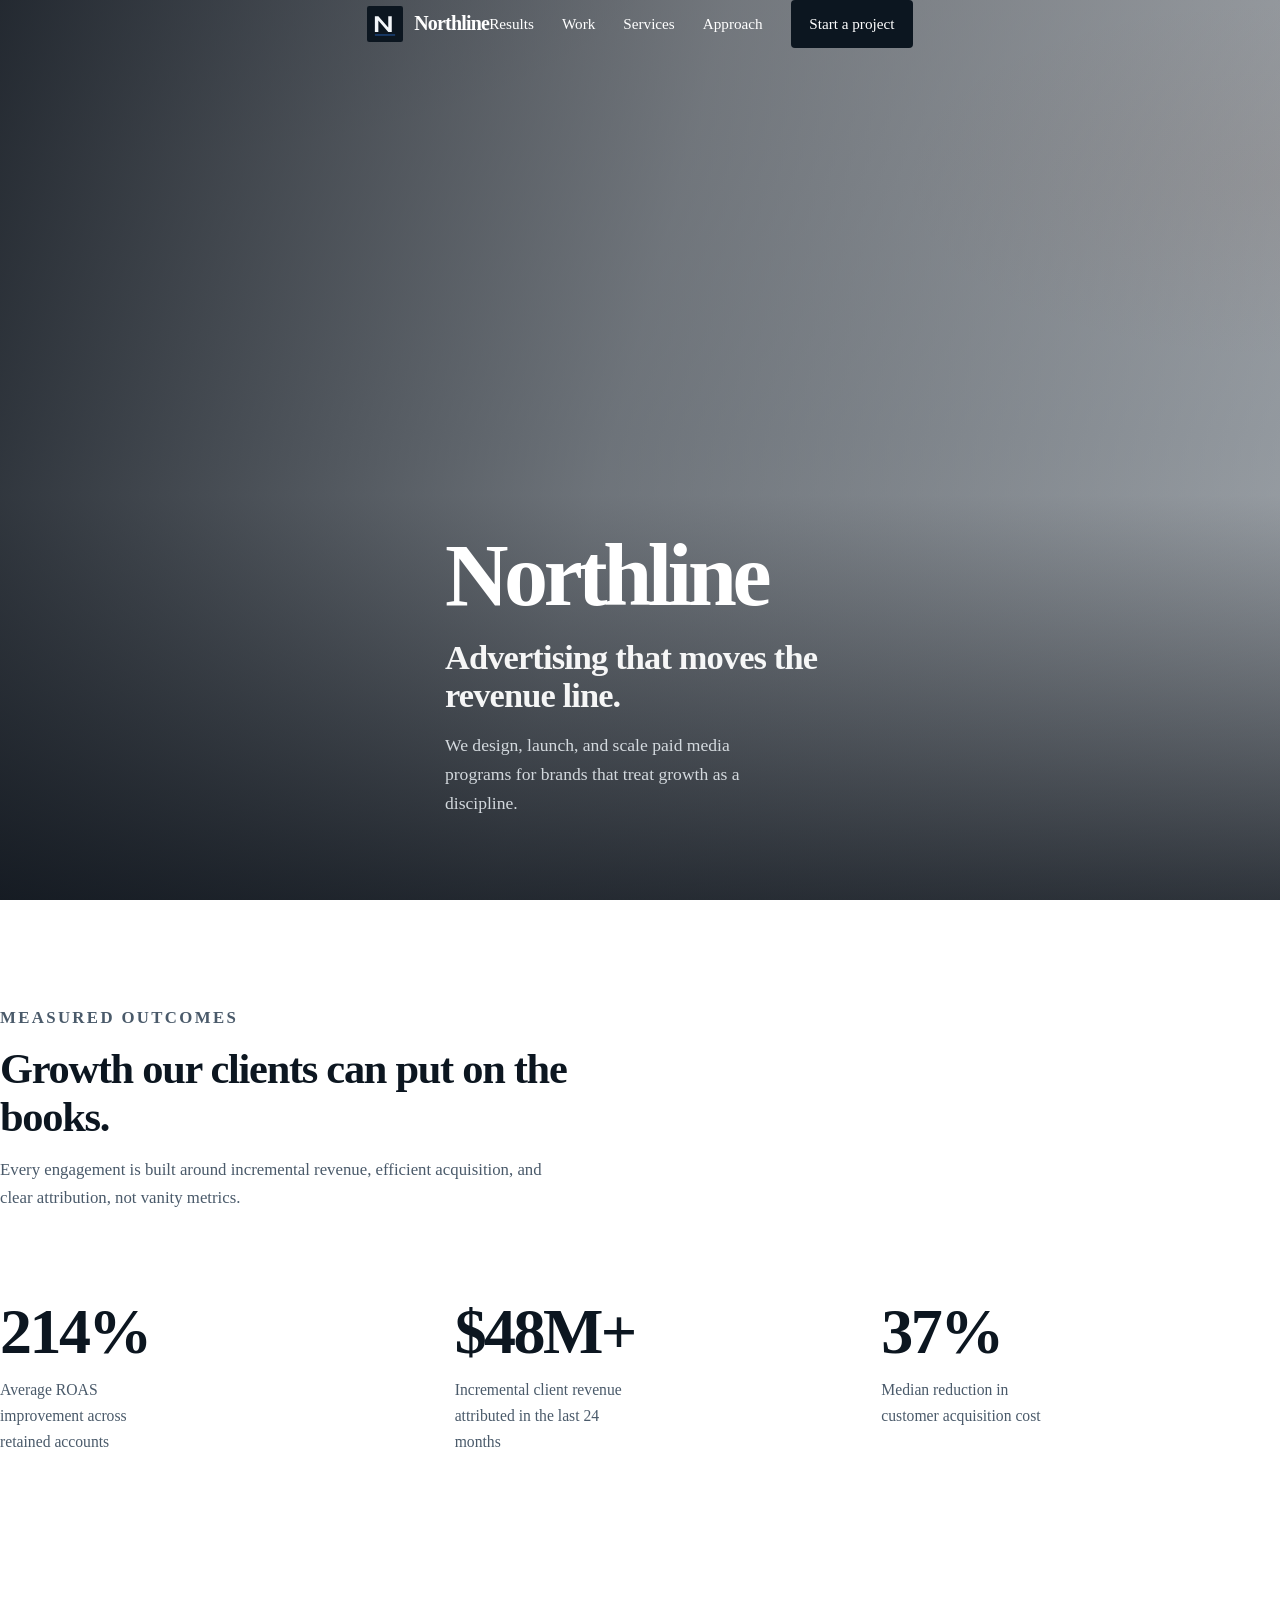
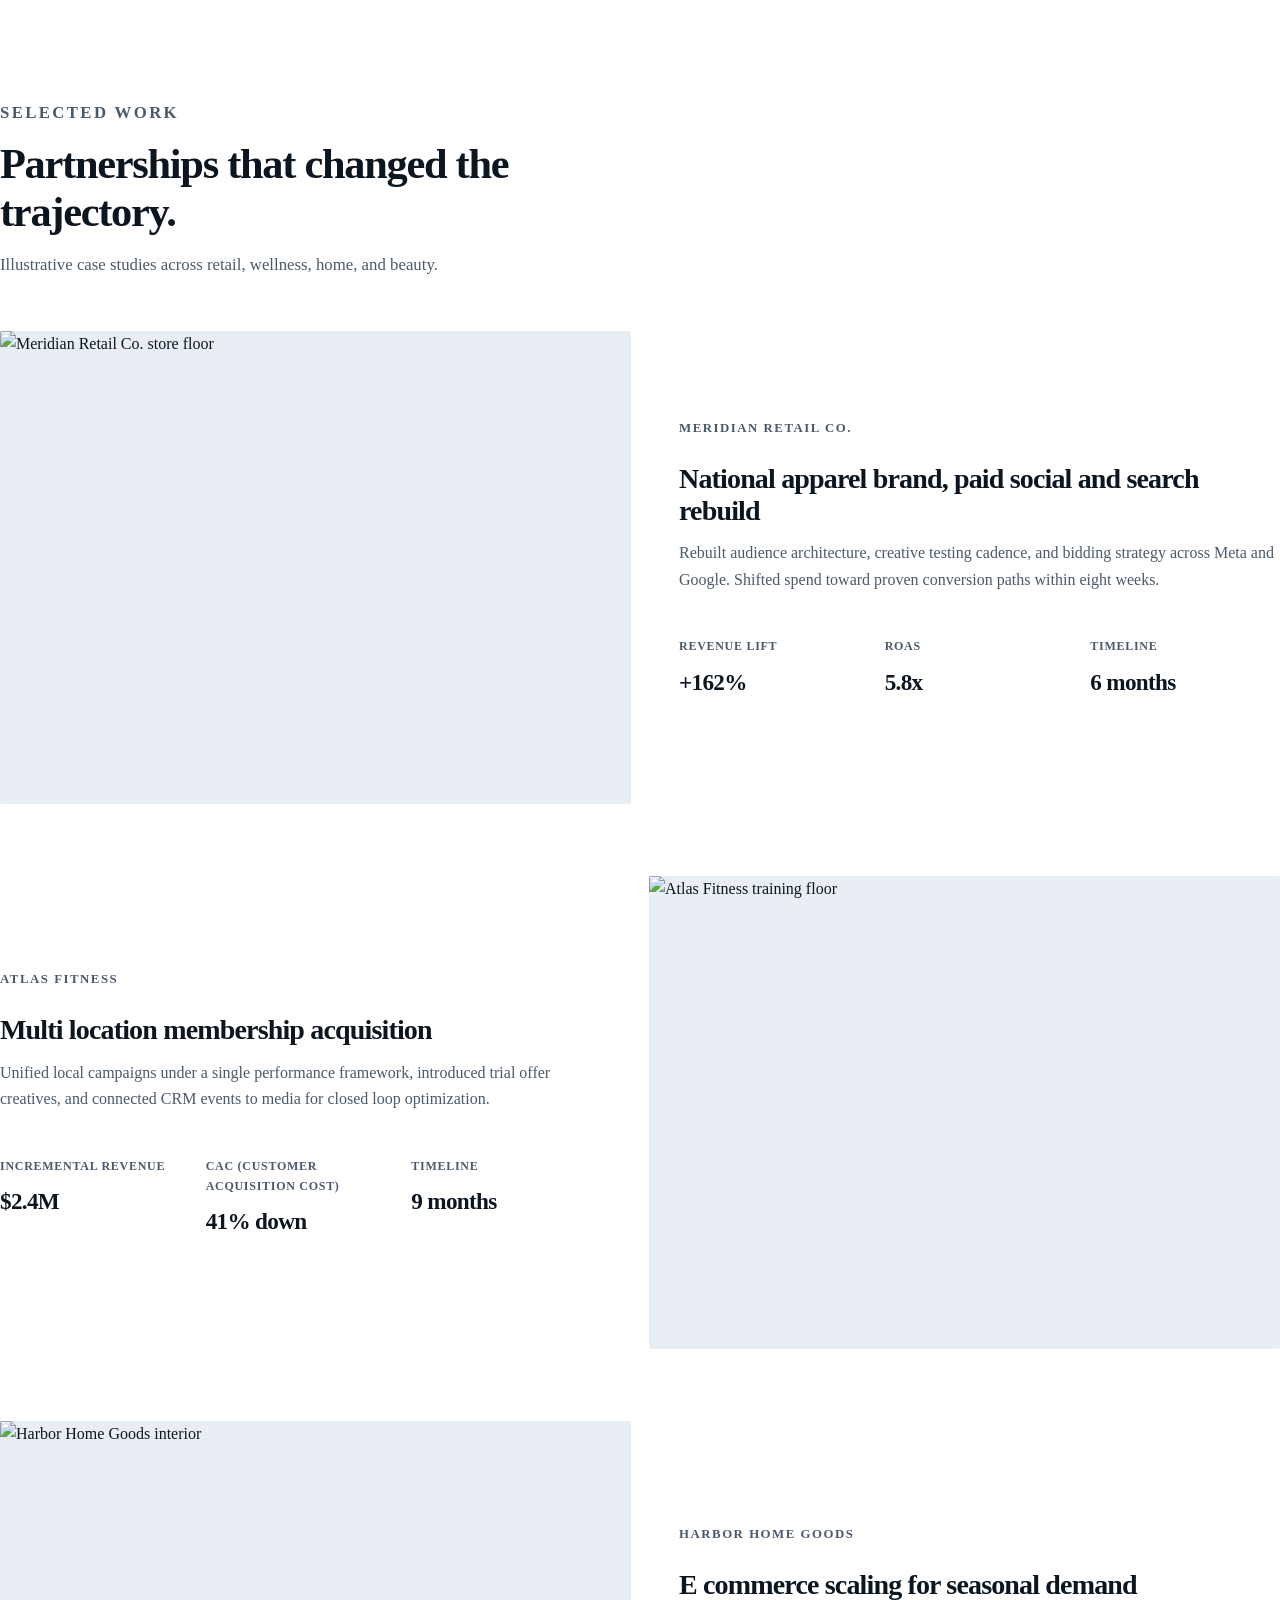
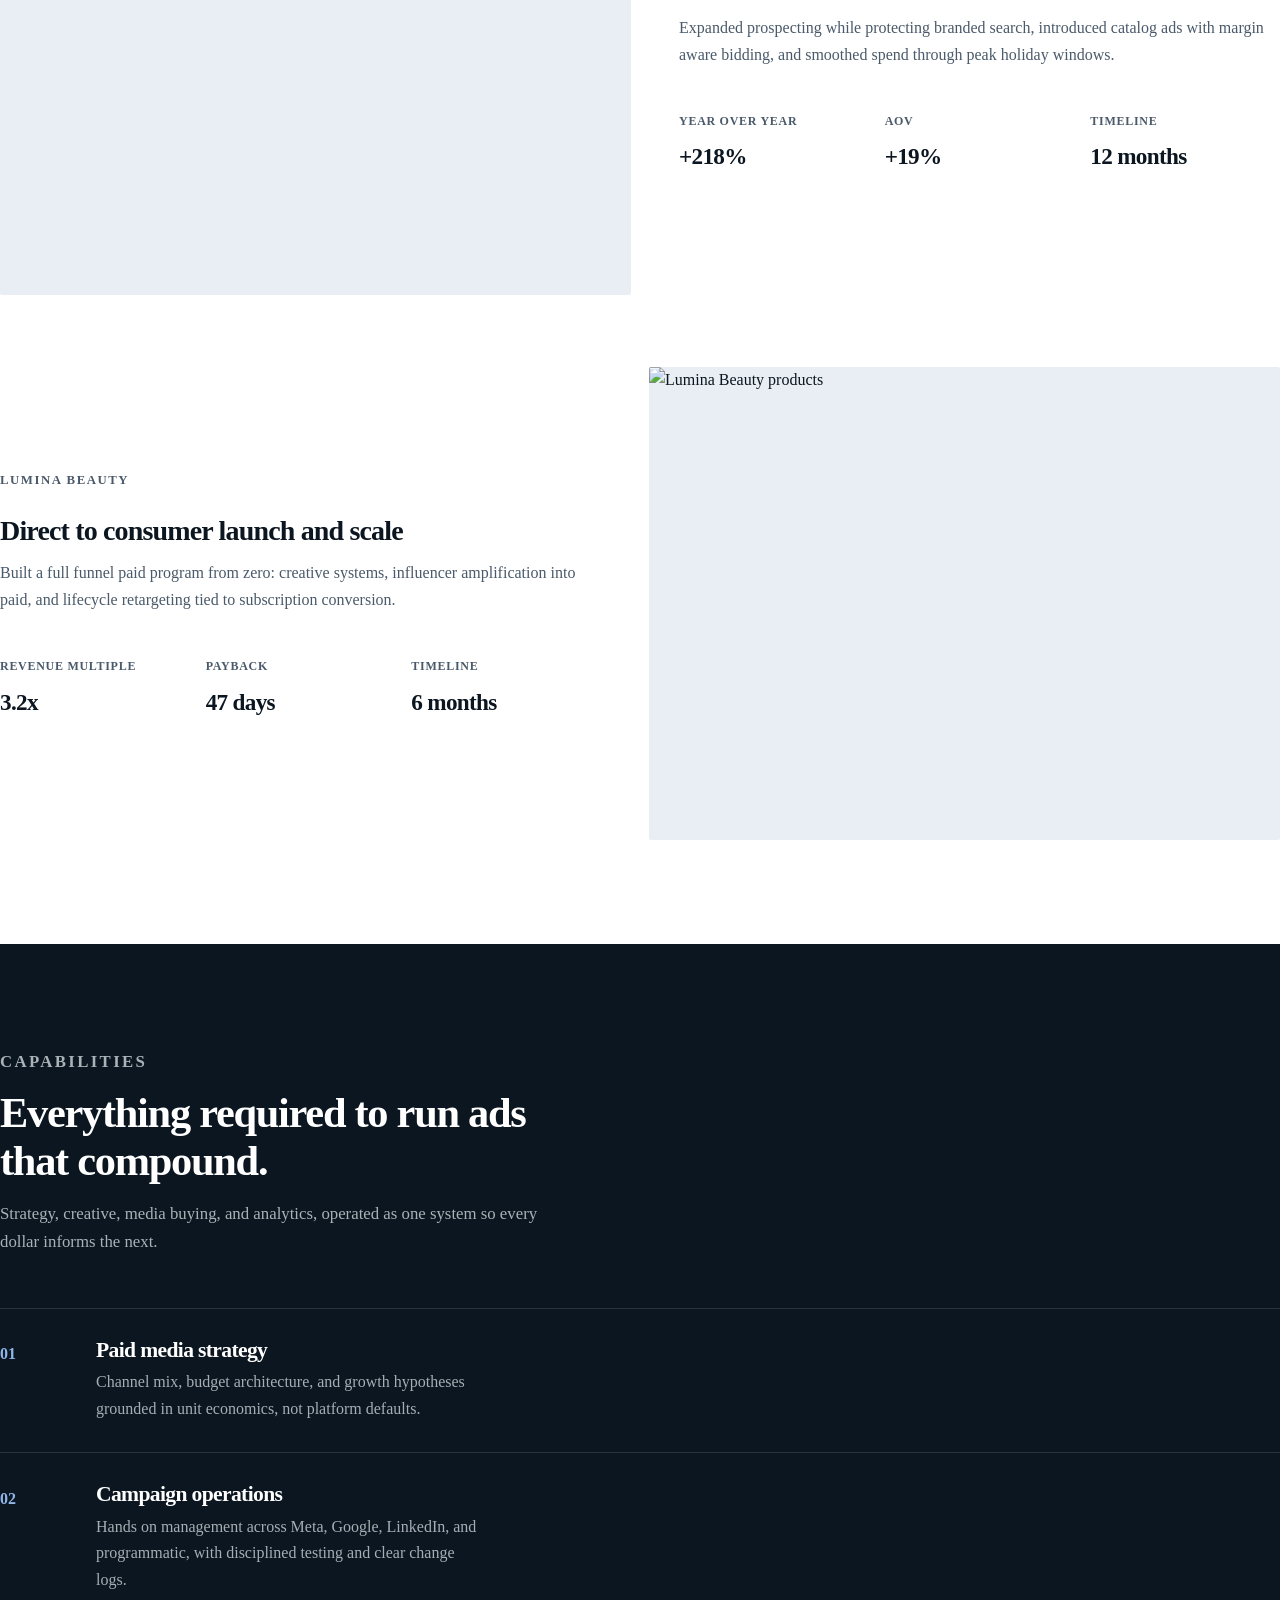
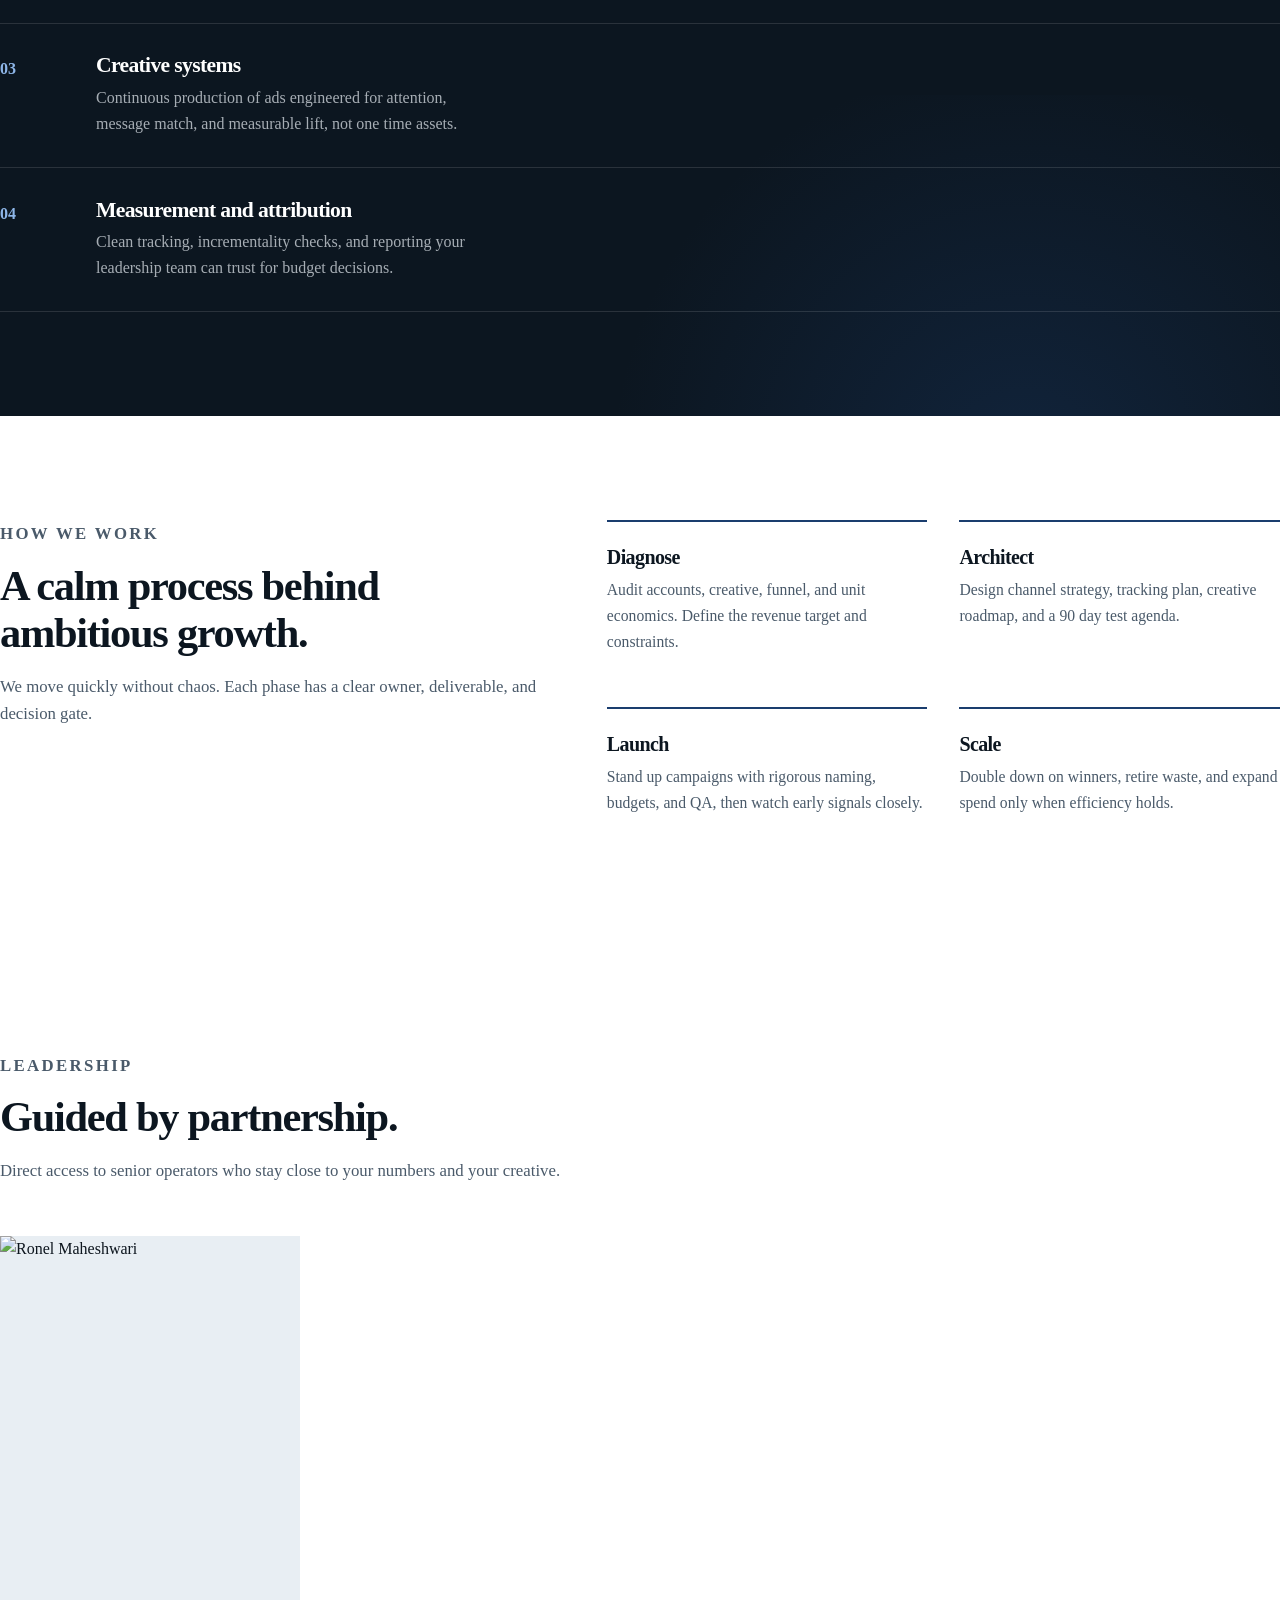
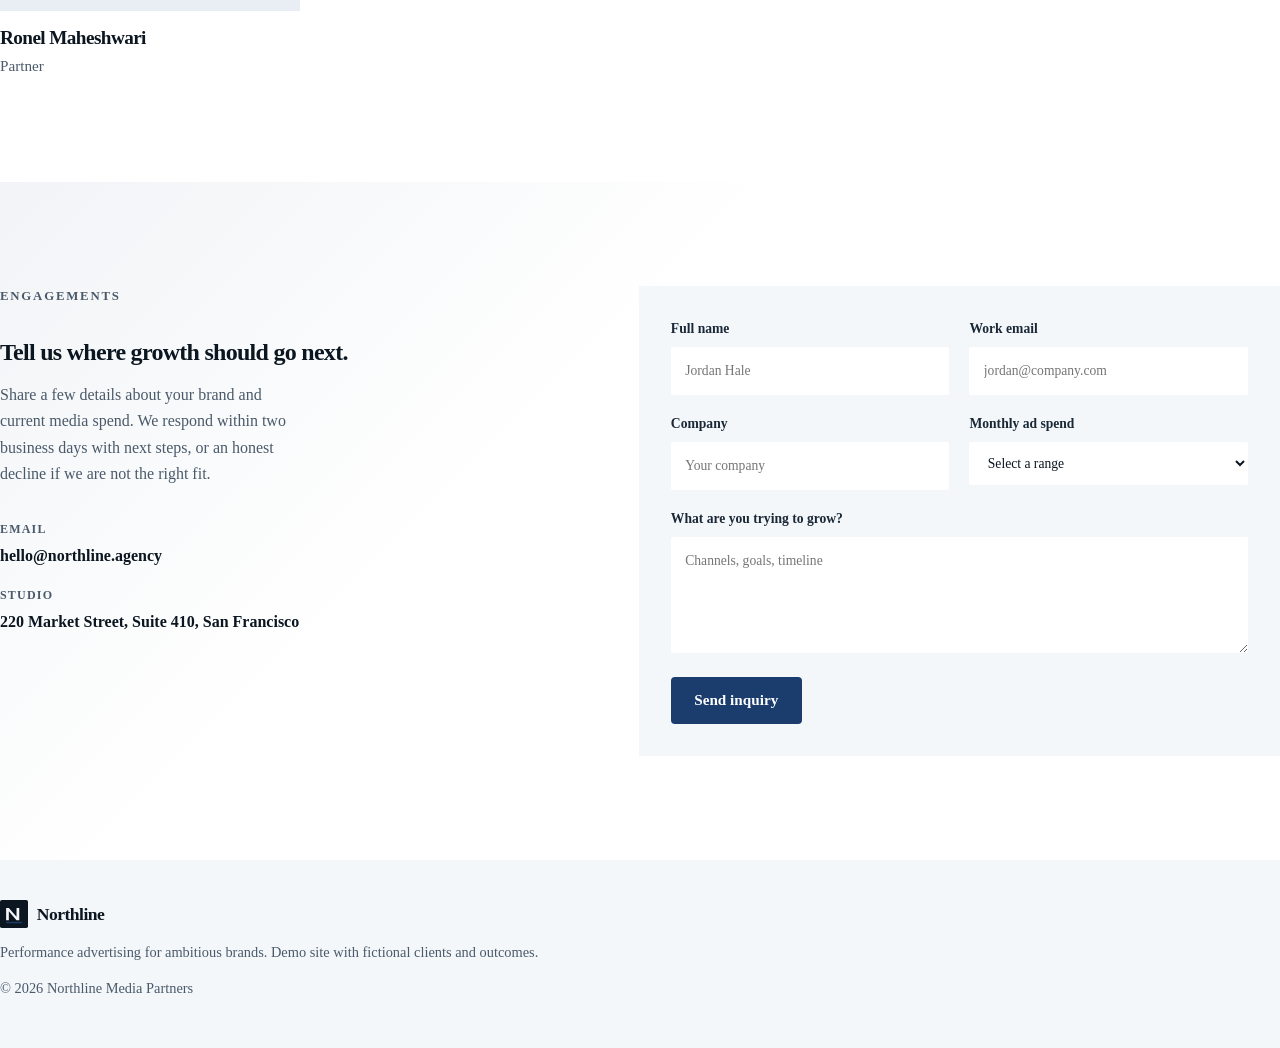
==== commit a2315d36: "Spell out Customer Acquisition Cost next to CAC label. Co-authored-by: Cursor <cursoragent@cursor.co" ====
--- a/index.html
+++ b/index.html
@@ -157,7 +157,7 @@
                 </p>
                 <dl class="case-stats">
                   <div><dt>Incremental revenue</dt><dd>$2.4M</dd></div>
-                  <div><dt>CAC</dt><dd>41% down</dd></div>
+                  <div><dt>CAC (Customer Acquisition Cost)</dt><dd>41% down</dd></div>
                   <div><dt>Timeline</dt><dd>9 months</dd></div>
                 </dl>
               </div>
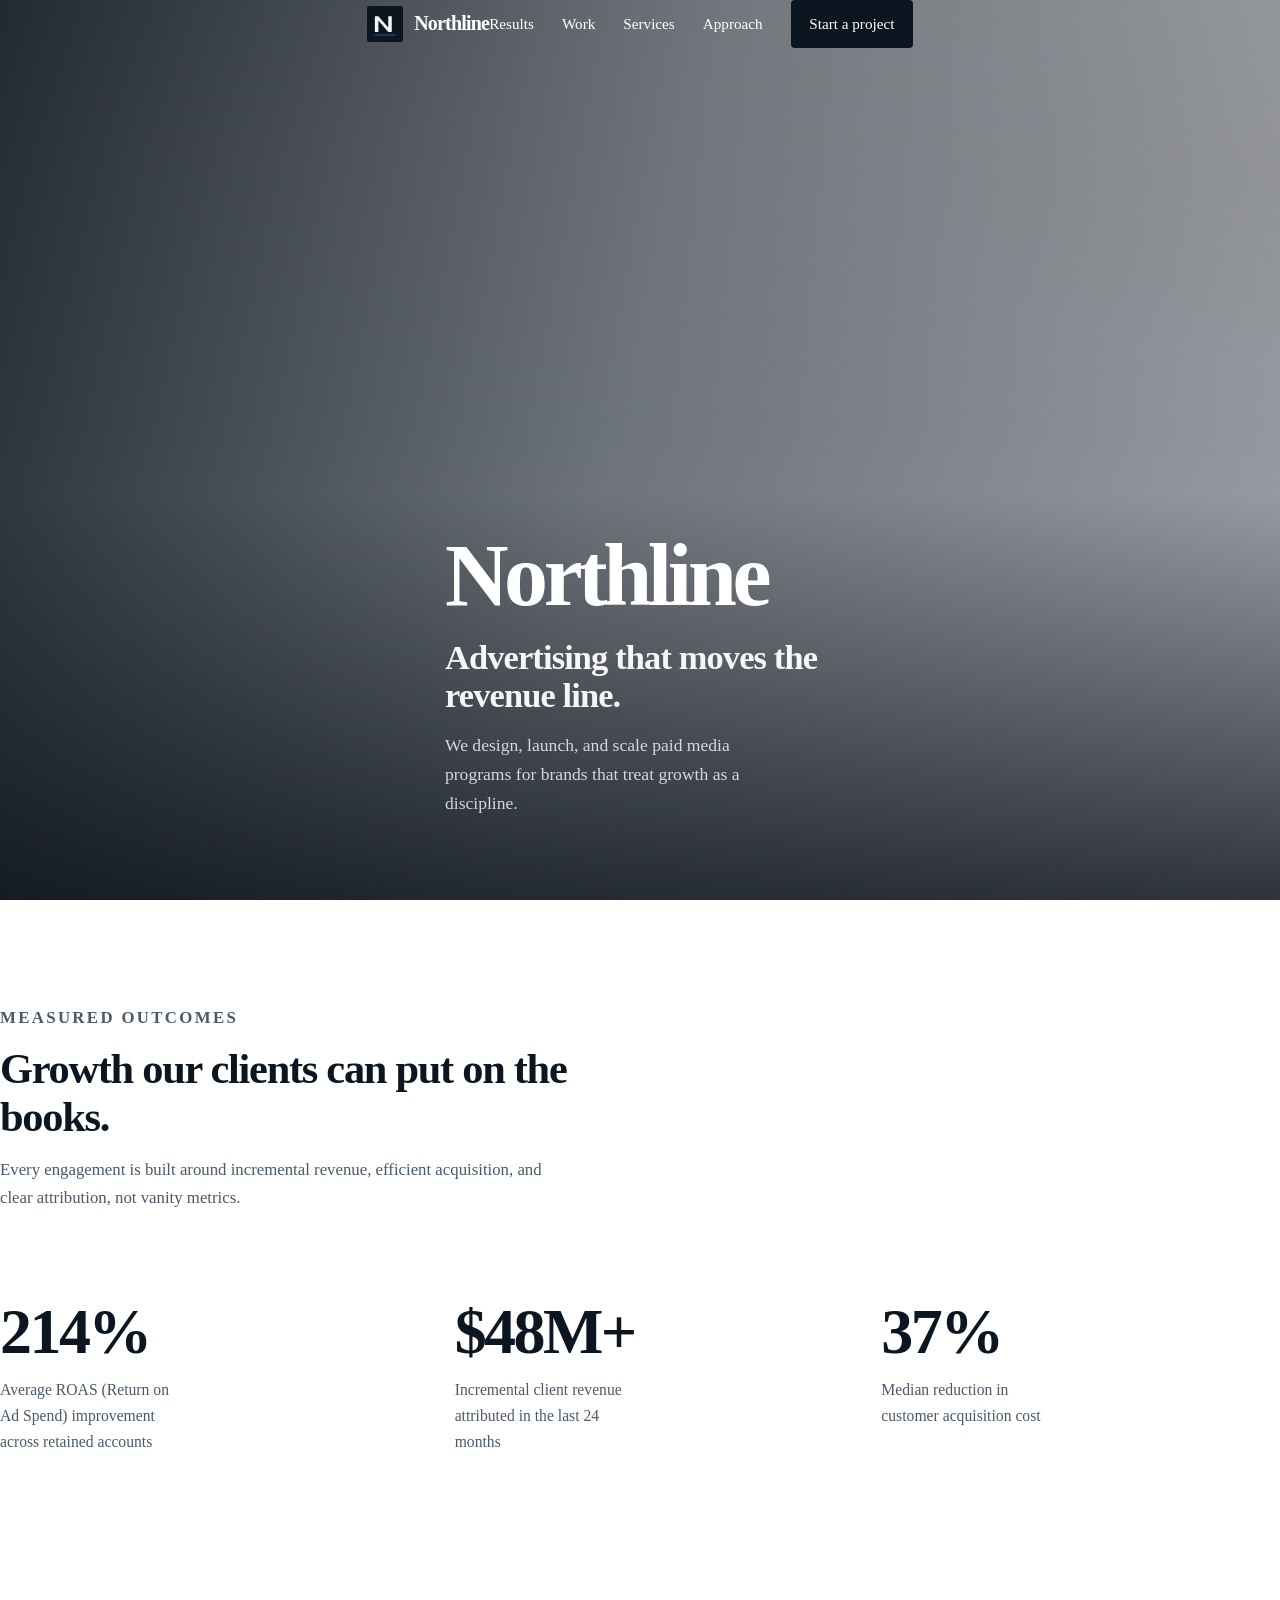
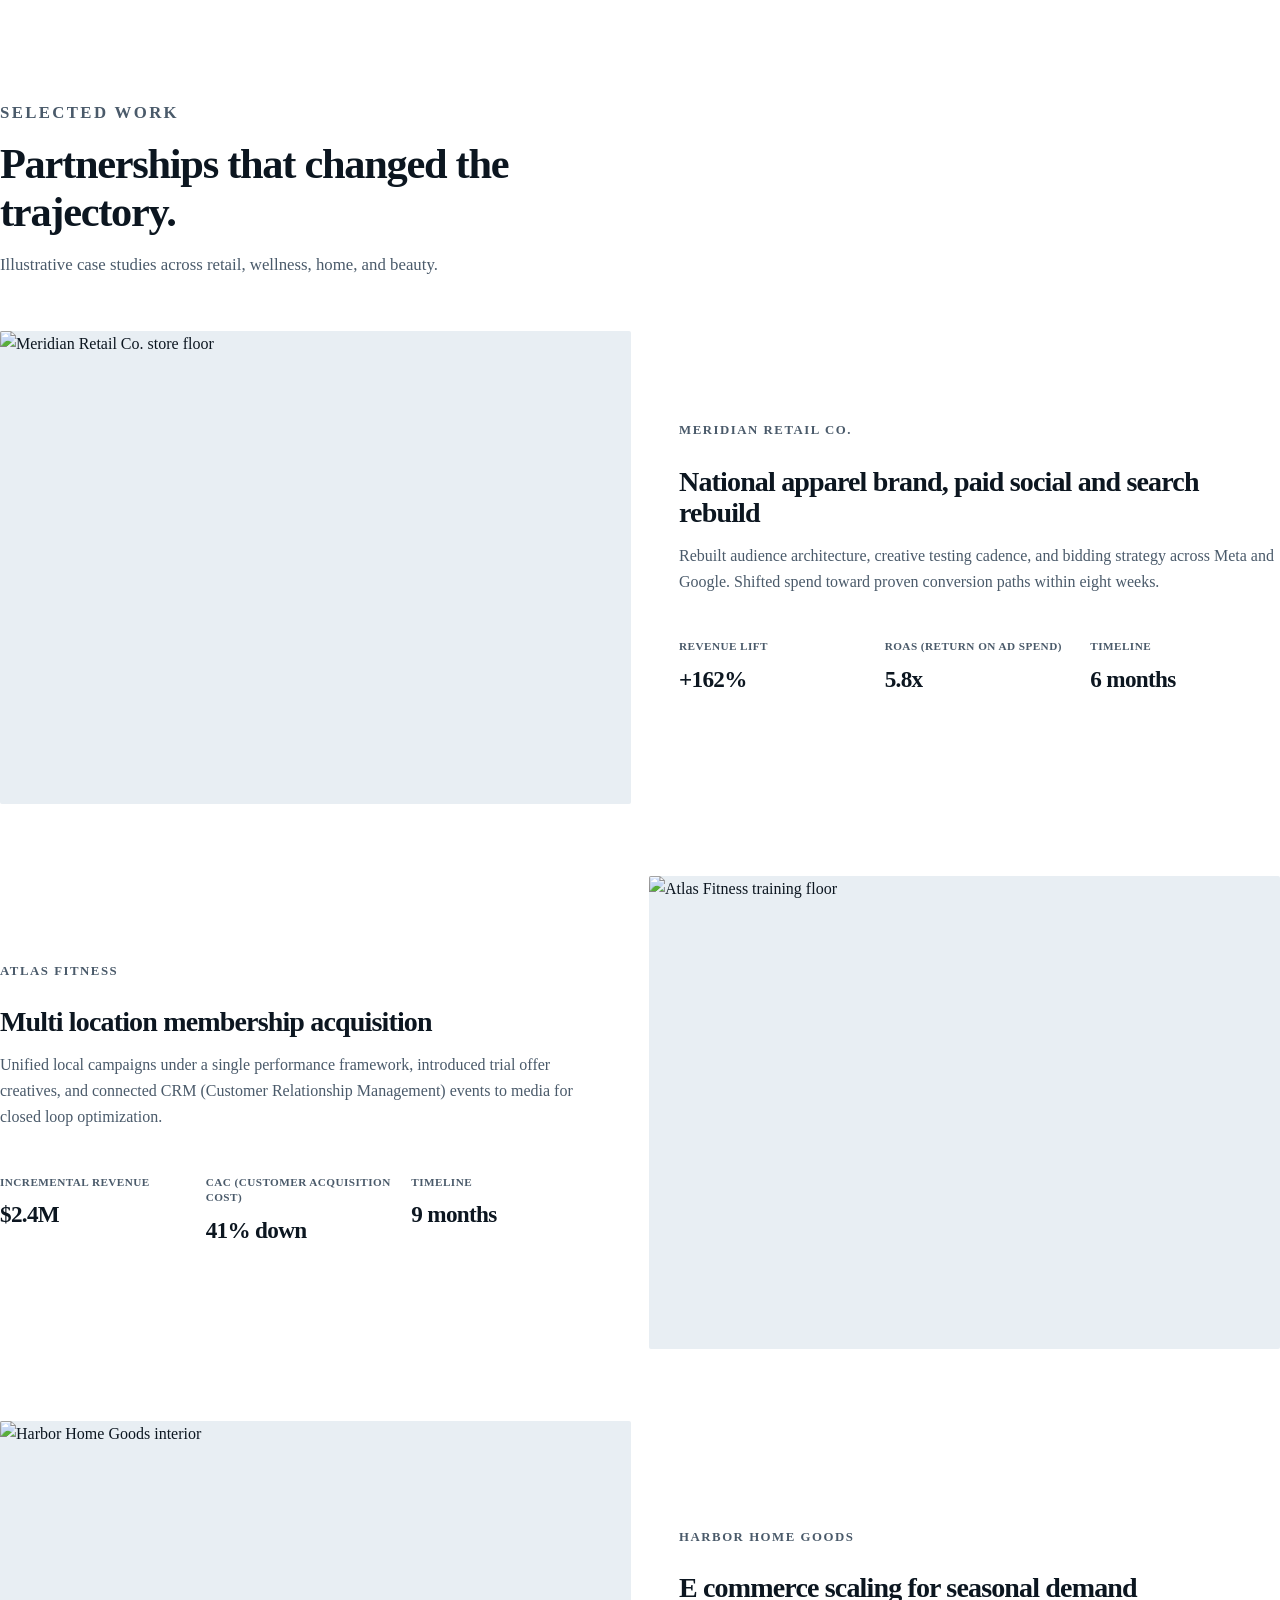
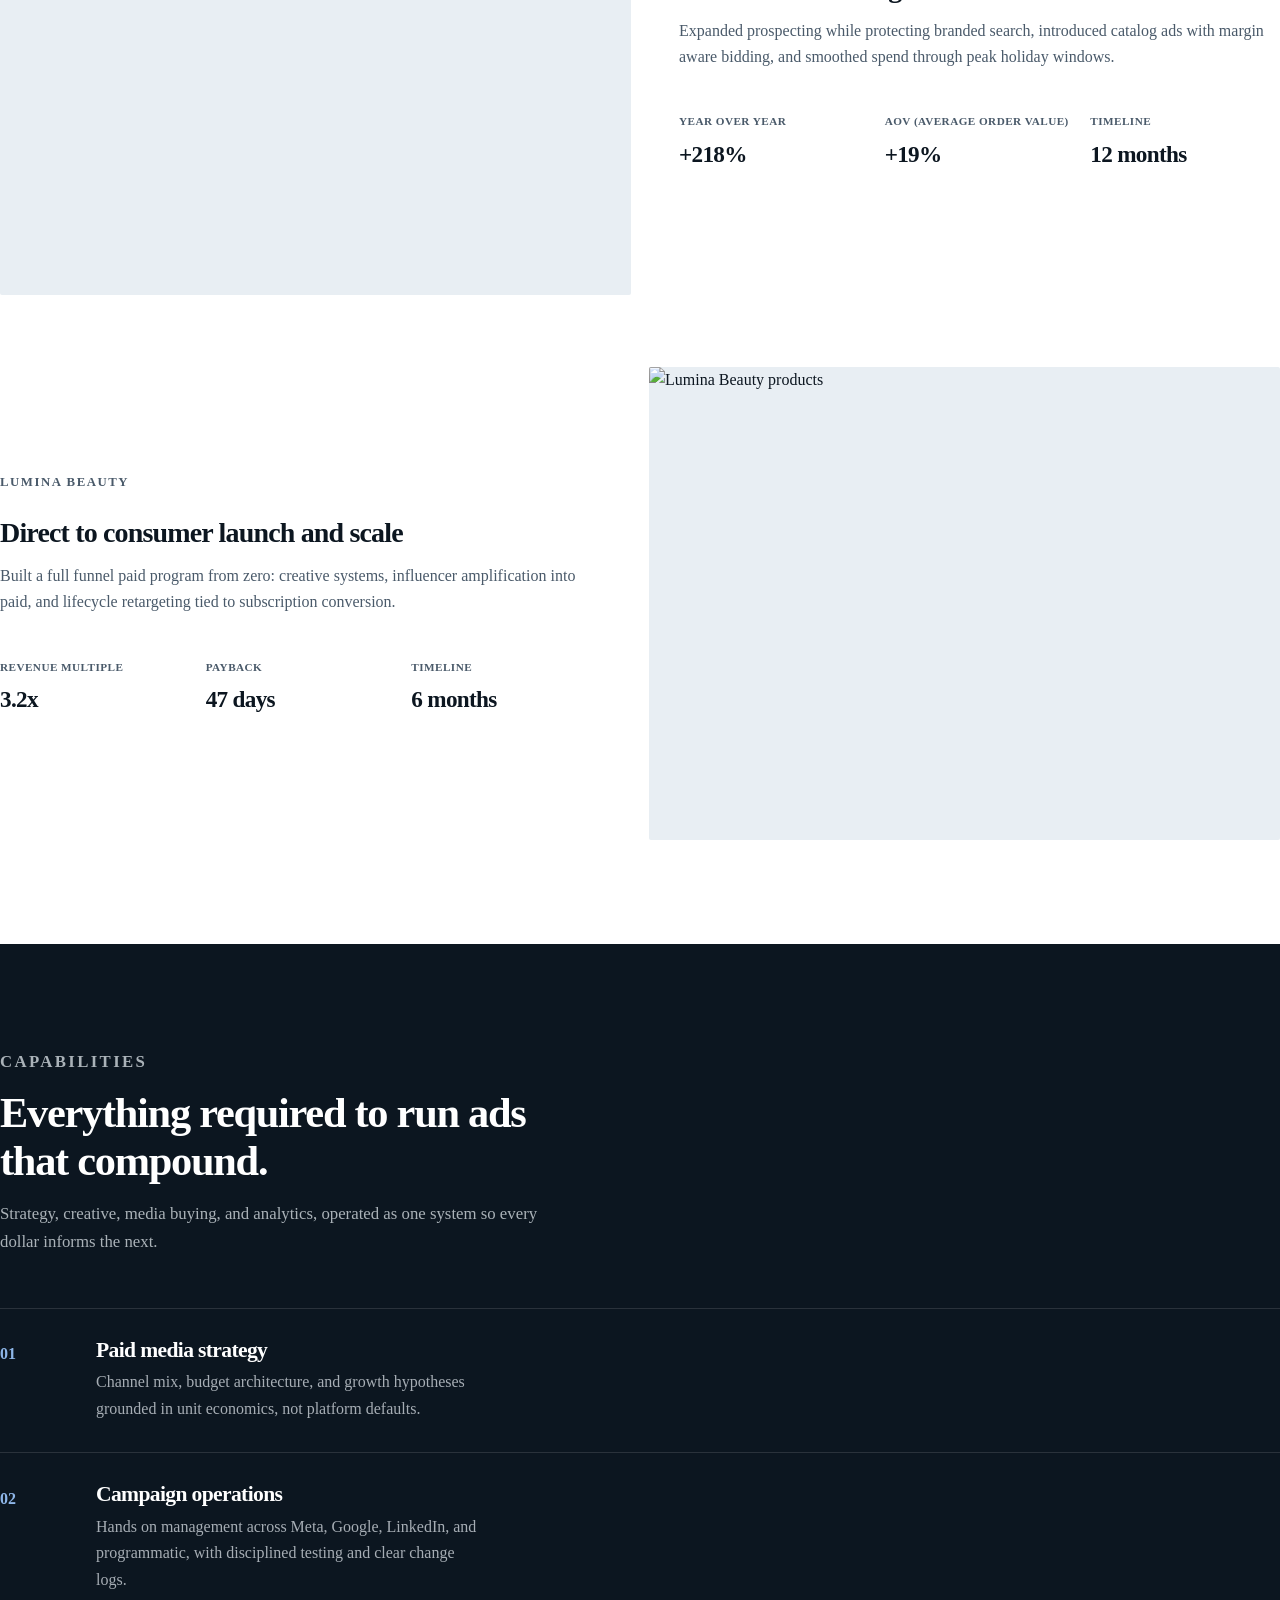
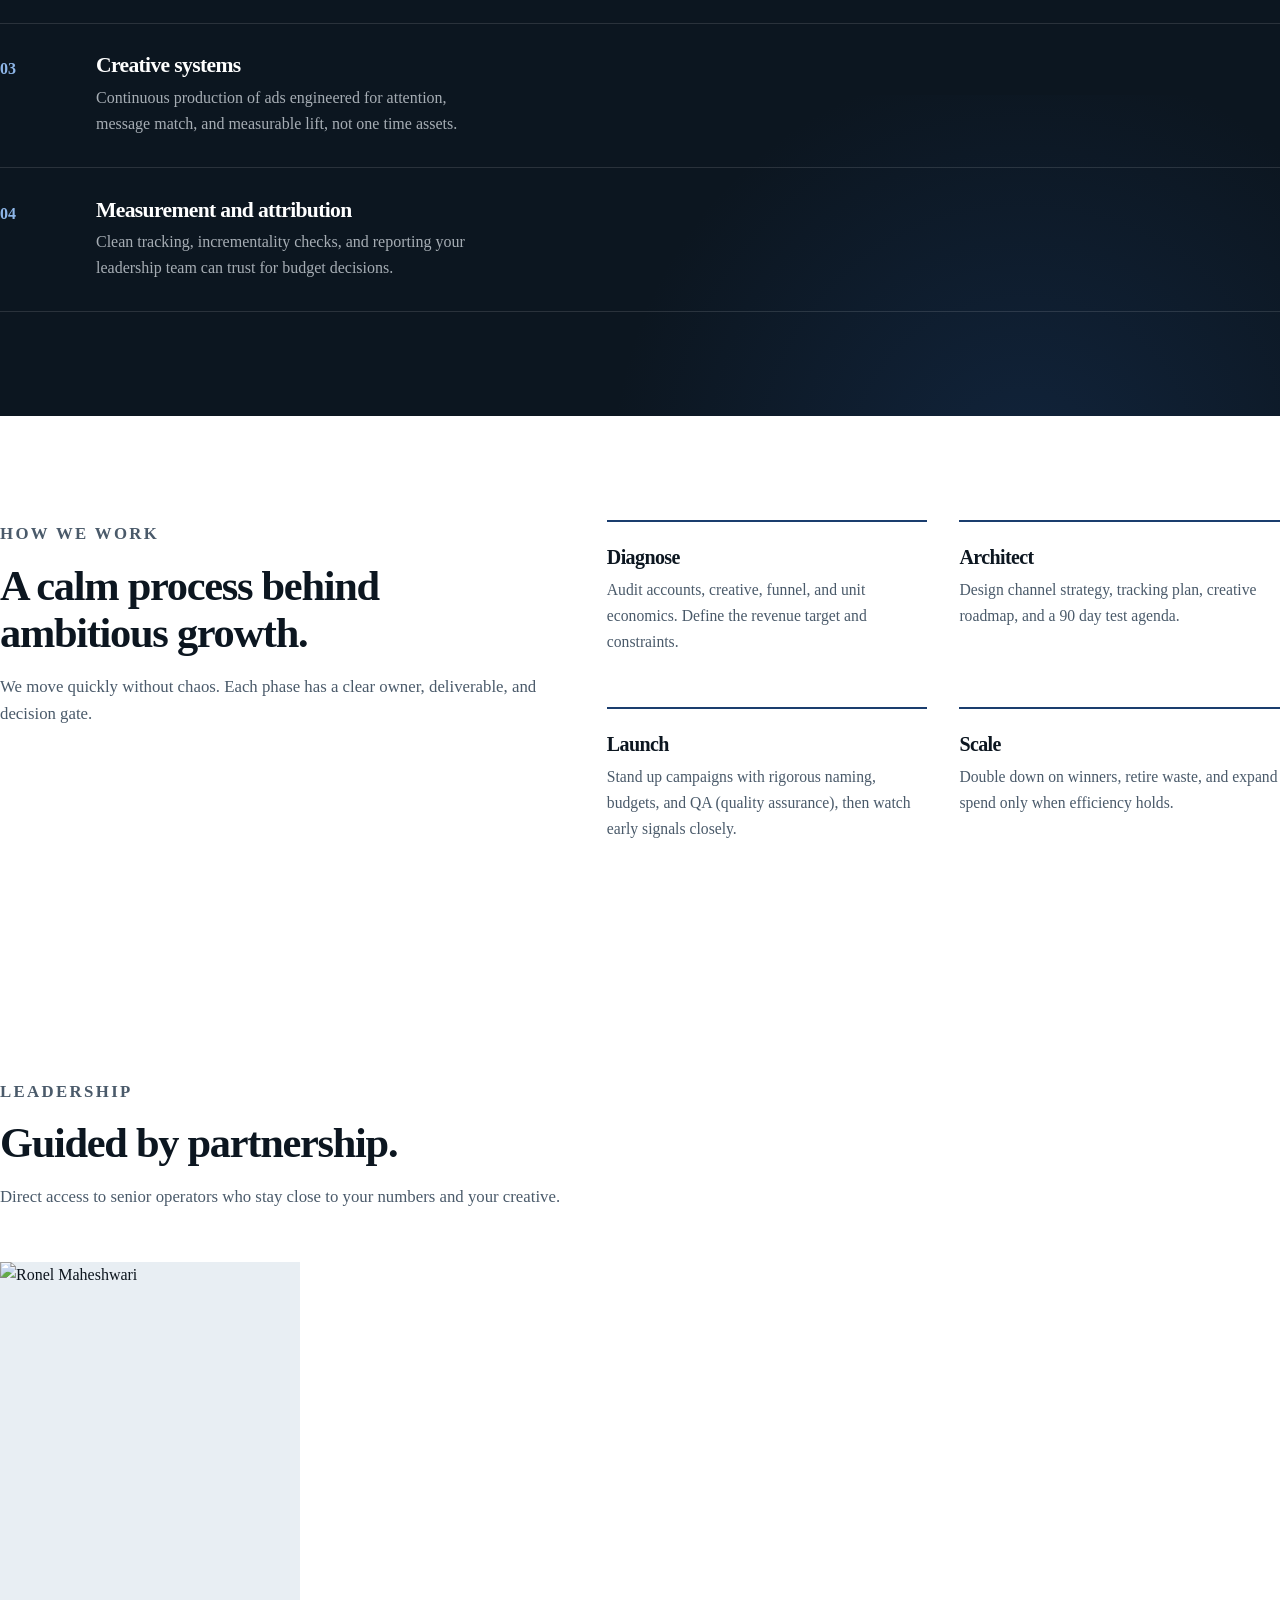
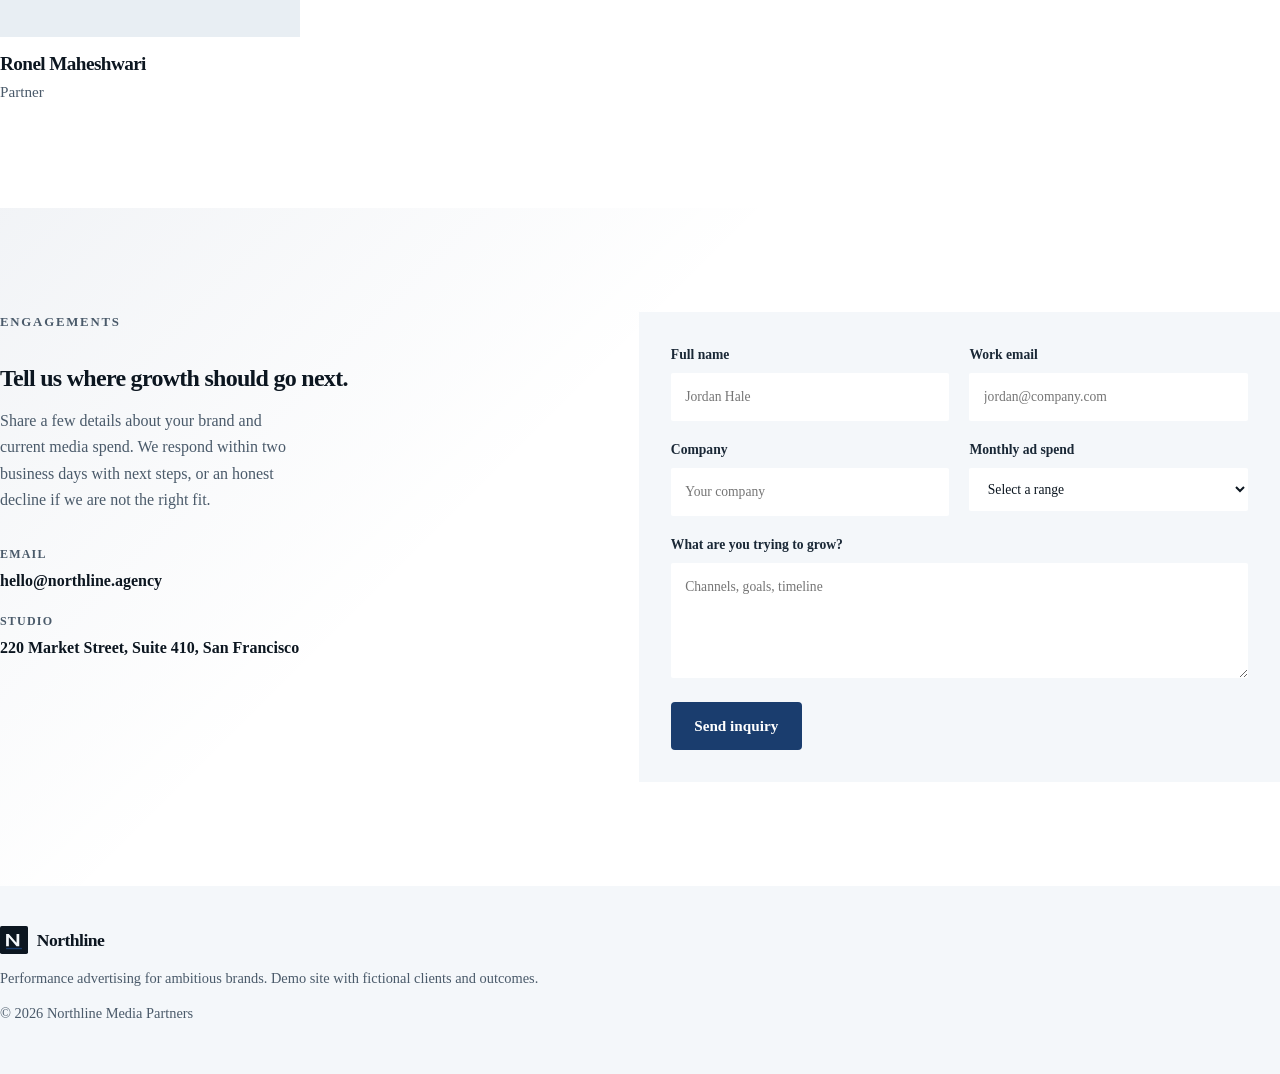
==== commit 2d56b89d: "Spell out ROAS, AOV, CRM, and QA next to abbreviations. Co-authored-by: Cursor <cursoragent@cursor.c" ====
--- a/index.html
+++ b/index.html
@@ -90,7 +90,7 @@
           <div class="metrics-row" role="list">
             <article class="metric reveal" role="listitem">
               <p class="metric-value" data-count="214" data-suffix="%">0%</p>
-              <p class="metric-label">Average ROAS improvement across retained accounts</p>
+              <p class="metric-label">Average ROAS (Return on Ad Spend) improvement across retained accounts</p>
             </article>
             <article class="metric reveal" role="listitem">
               <p class="metric-value" data-count="48" data-prefix="$" data-suffix="M+">$0</p>
@@ -133,7 +133,7 @@
                 </p>
                 <dl class="case-stats">
                   <div><dt>Revenue lift</dt><dd>+162%</dd></div>
-                  <div><dt>ROAS</dt><dd>5.8x</dd></div>
+                  <div><dt>ROAS (Return on Ad Spend)</dt><dd>5.8x</dd></div>
                   <div><dt>Timeline</dt><dd>6 months</dd></div>
                 </dl>
               </div>
@@ -153,7 +153,7 @@
                 <p class="case-client">Atlas Fitness</p>
                 <h3>Multi location membership acquisition</h3>
                 <p>
-                  Unified local campaigns under a single performance framework, introduced trial offer creatives, and connected CRM events to media for closed loop optimization.
+                  Unified local campaigns under a single performance framework, introduced trial offer creatives, and connected CRM (Customer Relationship Management) events to media for closed loop optimization.
                 </p>
                 <dl class="case-stats">
                   <div><dt>Incremental revenue</dt><dd>$2.4M</dd></div>
@@ -181,7 +181,7 @@
                 </p>
                 <dl class="case-stats">
                   <div><dt>Year over year</dt><dd>+218%</dd></div>
-                  <div><dt>AOV</dt><dd>+19%</dd></div>
+                  <div><dt>AOV (Average Order Value)</dt><dd>+19%</dd></div>
                   <div><dt>Timeline</dt><dd>12 months</dd></div>
                 </dl>
               </div>
@@ -278,7 +278,7 @@
             </li>
             <li class="step reveal">
               <h3>Launch</h3>
-              <p>Stand up campaigns with rigorous naming, budgets, and QA, then watch early signals closely.</p>
+              <p>Stand up campaigns with rigorous naming, budgets, and QA (quality assurance), then watch early signals closely.</p>
             </li>
             <li class="step reveal">
               <h3>Scale</h3>
--- a/css/styles.css
+++ b/css/styles.css
@@ -480,12 +480,13 @@
 }
 
 .case-stats dt {
-  font-size: 0.75rem;
+  font-size: 0.7rem;
   font-weight: 600;
-  letter-spacing: 0.06em;
+  letter-spacing: 0.04em;
   text-transform: uppercase;
   color: var(--slate);
   margin-bottom: 0.35rem;
+  line-height: 1.35;
 }
 
 .case-stats dd {
